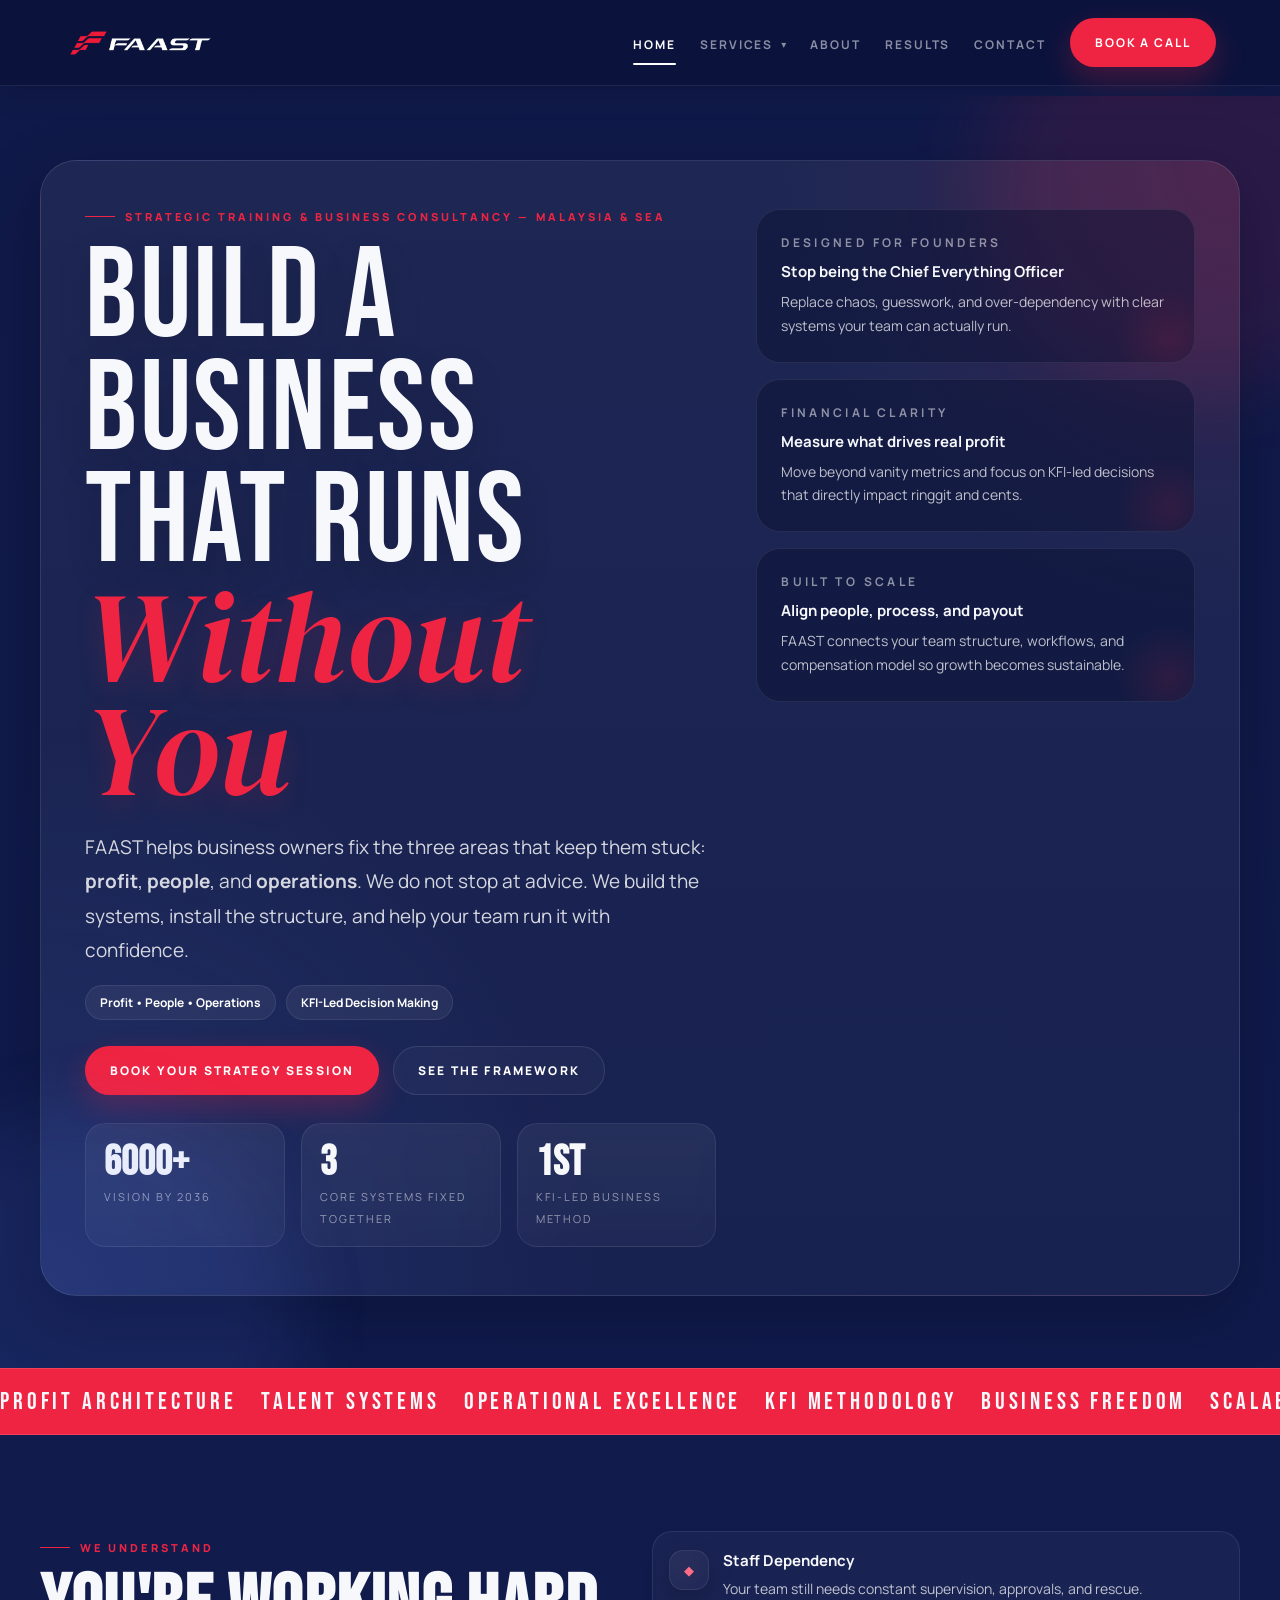
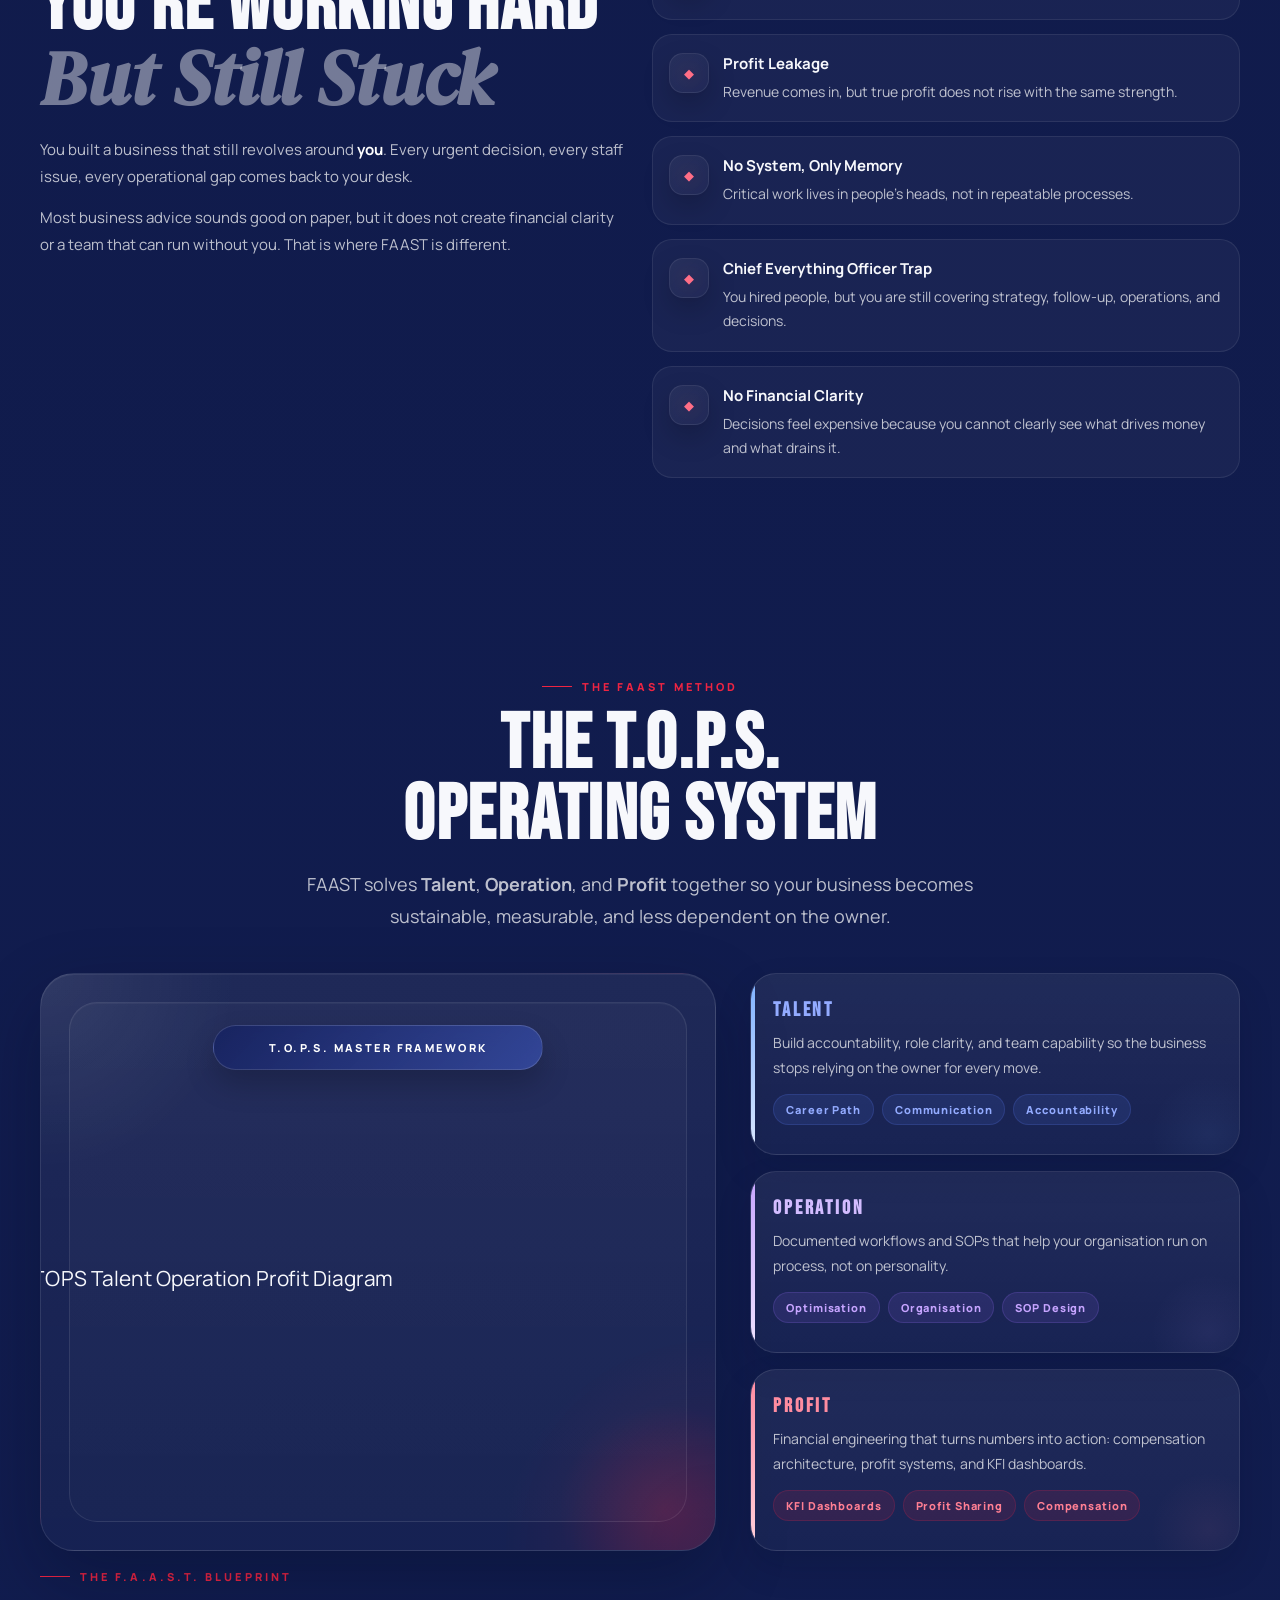
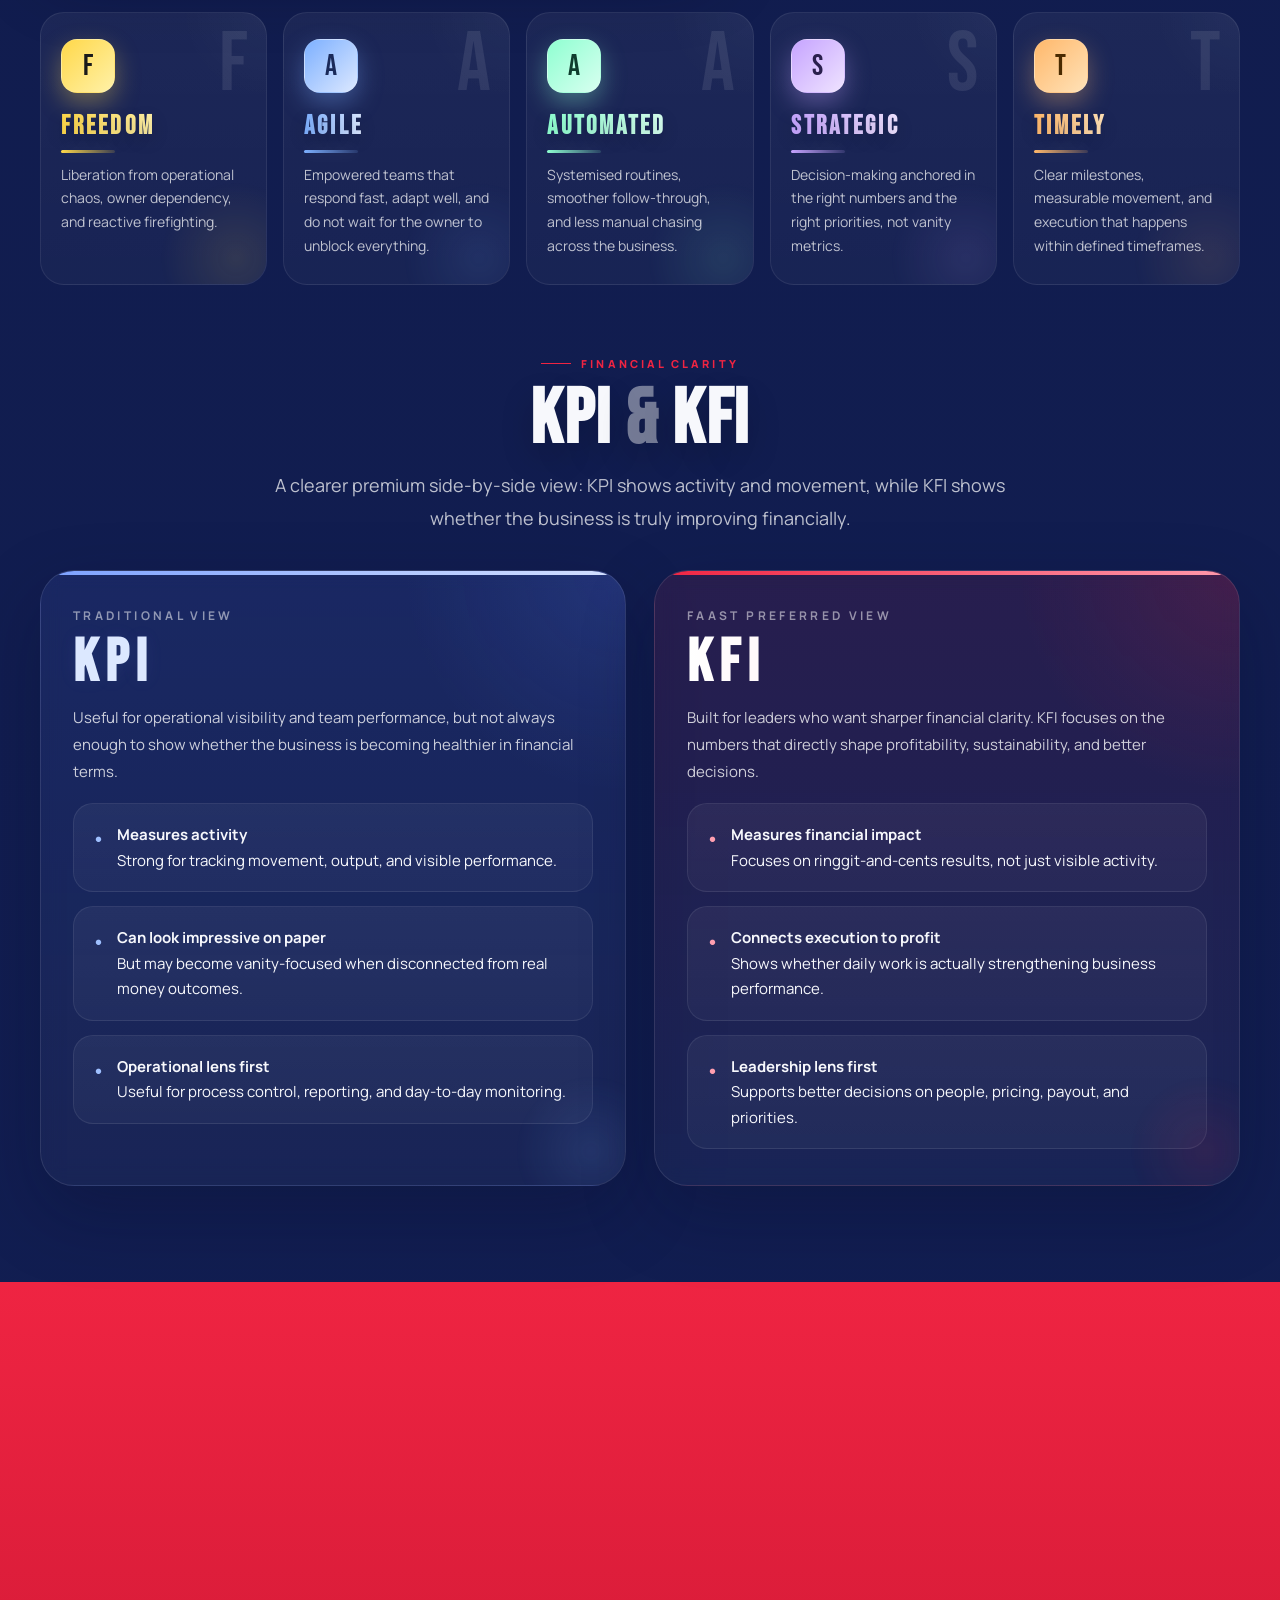
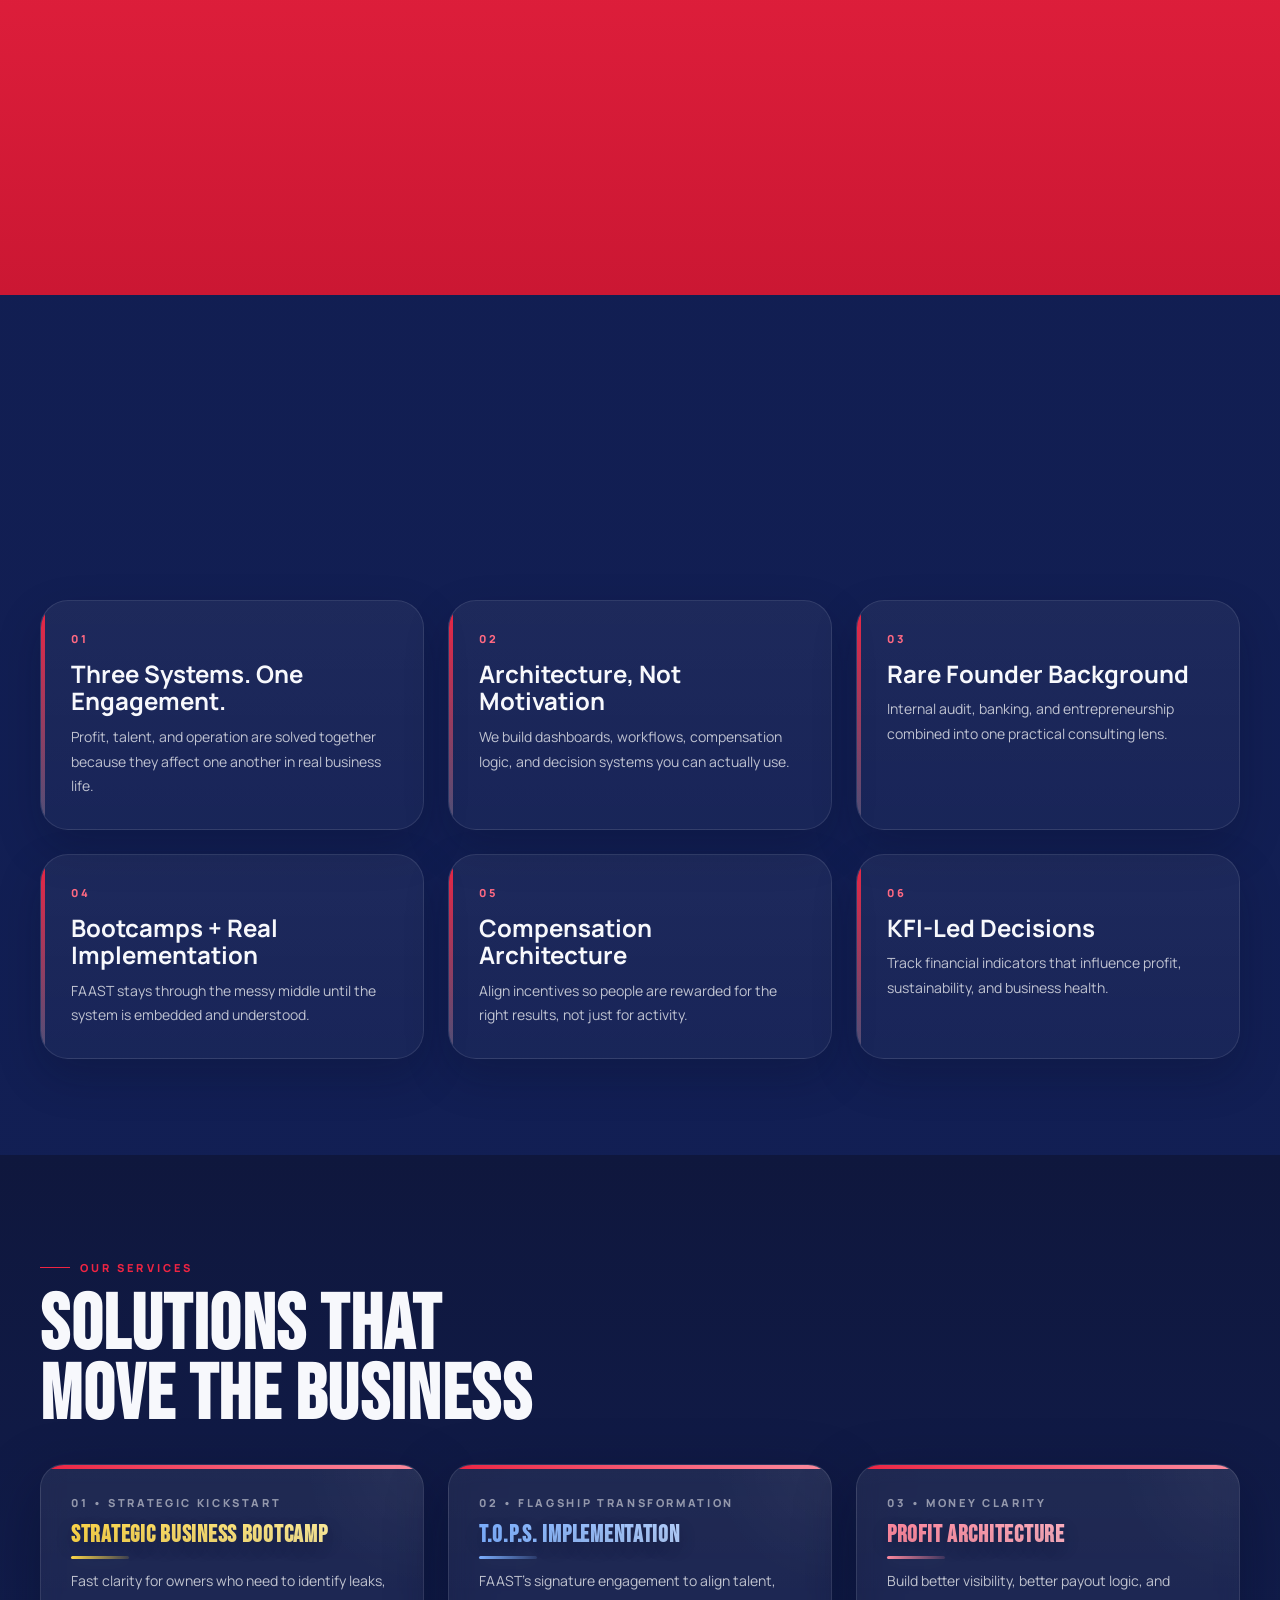
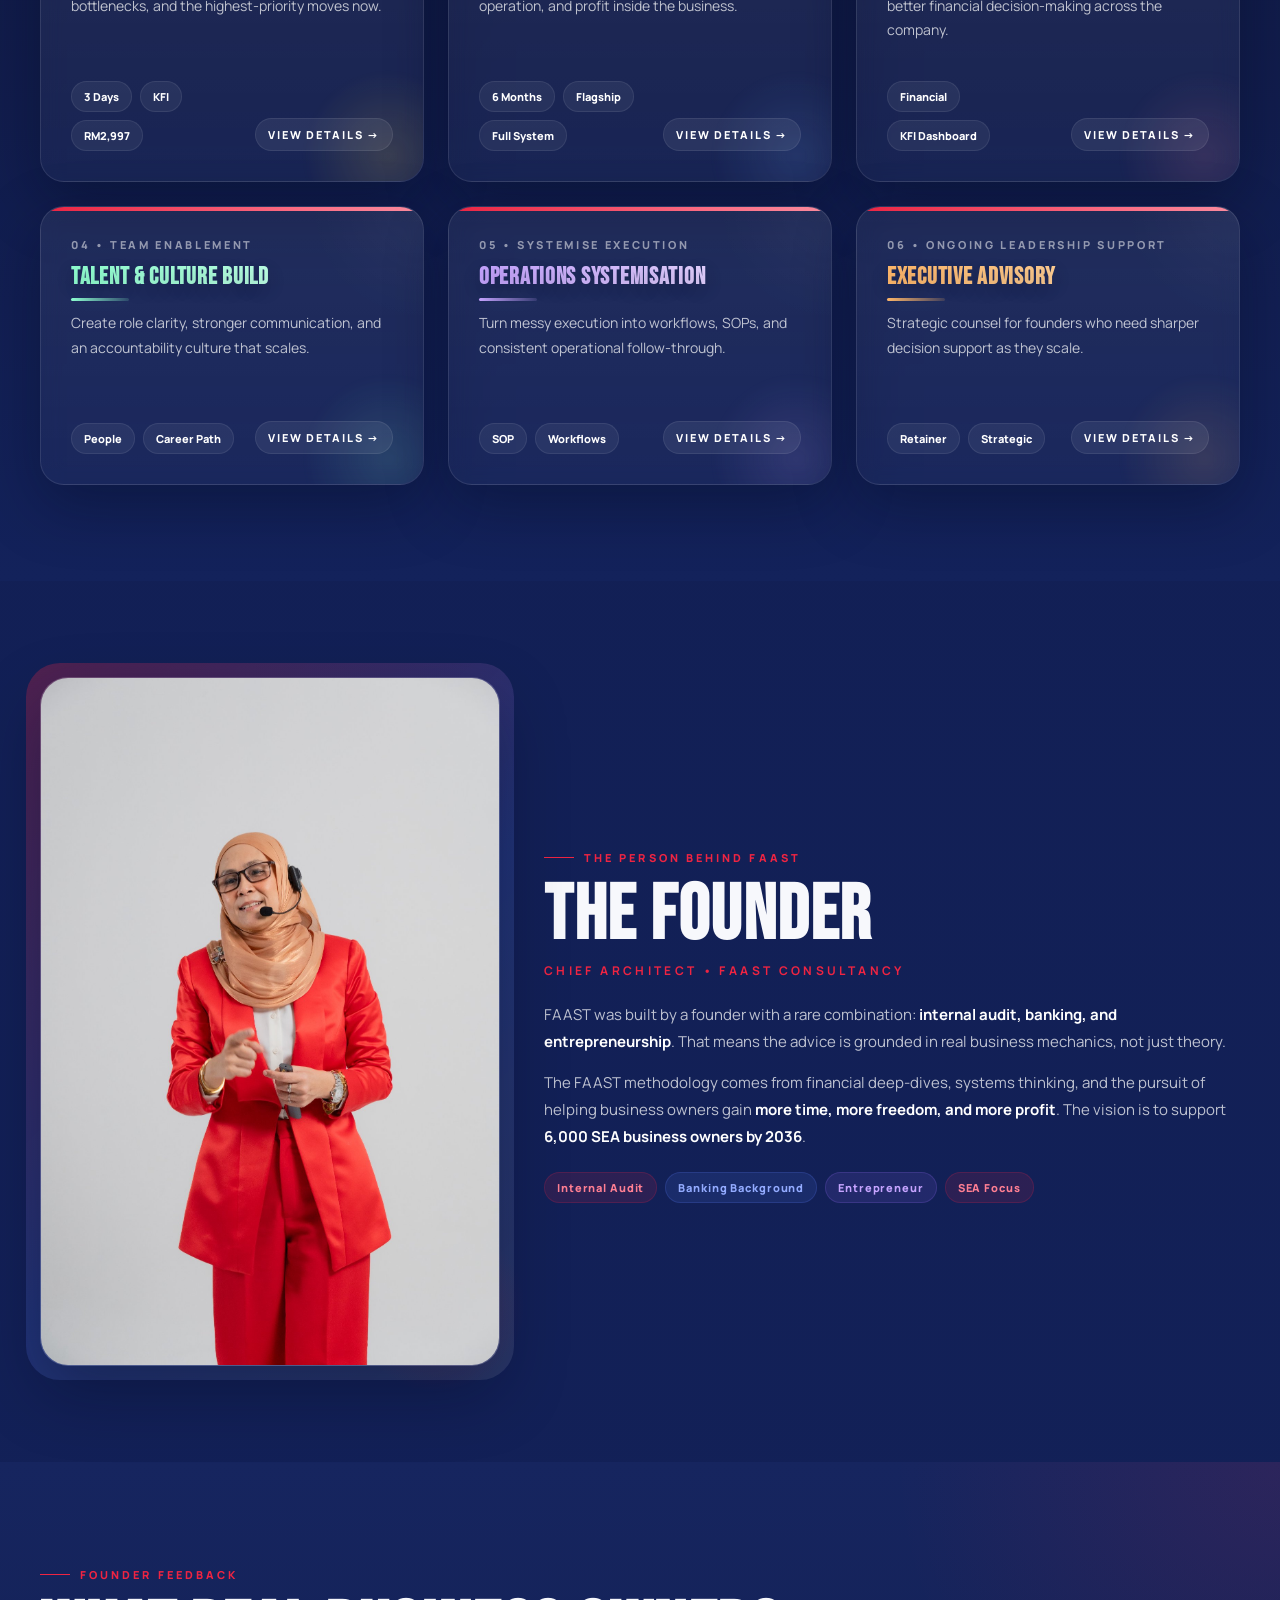
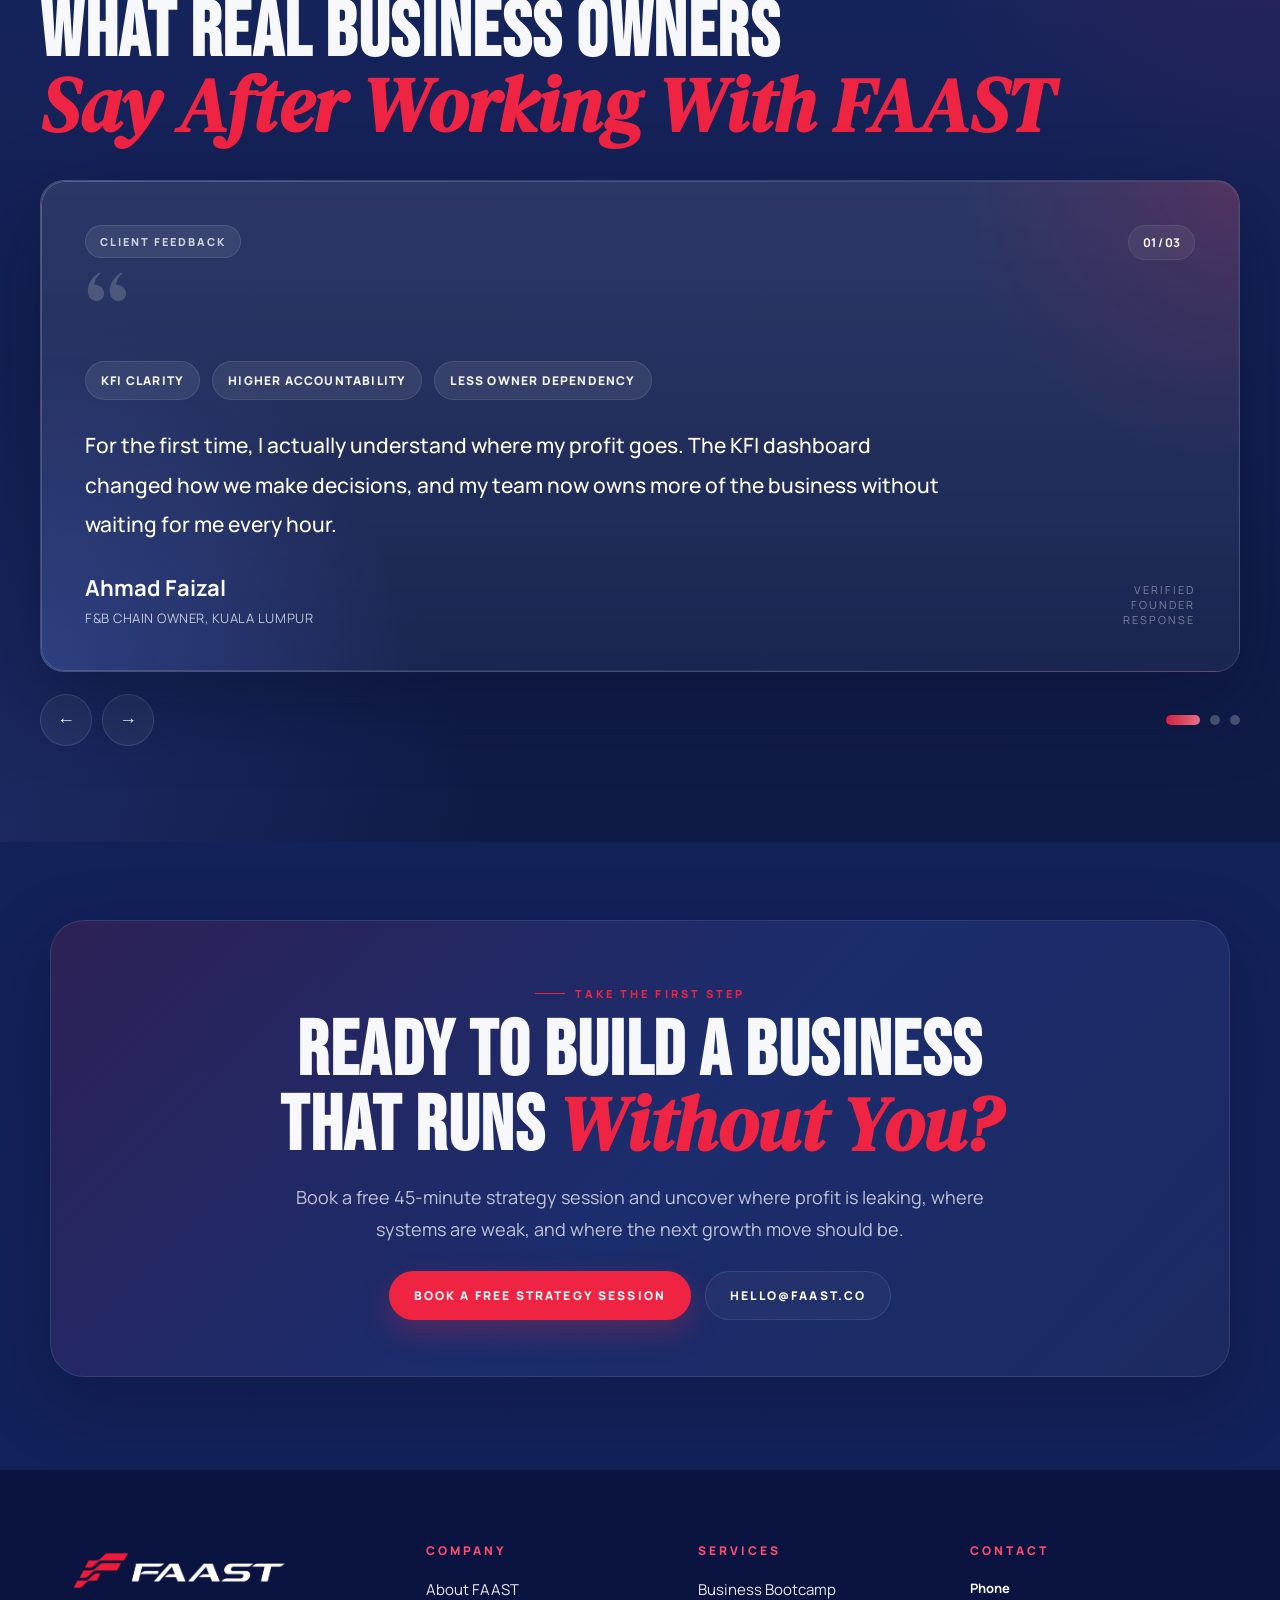
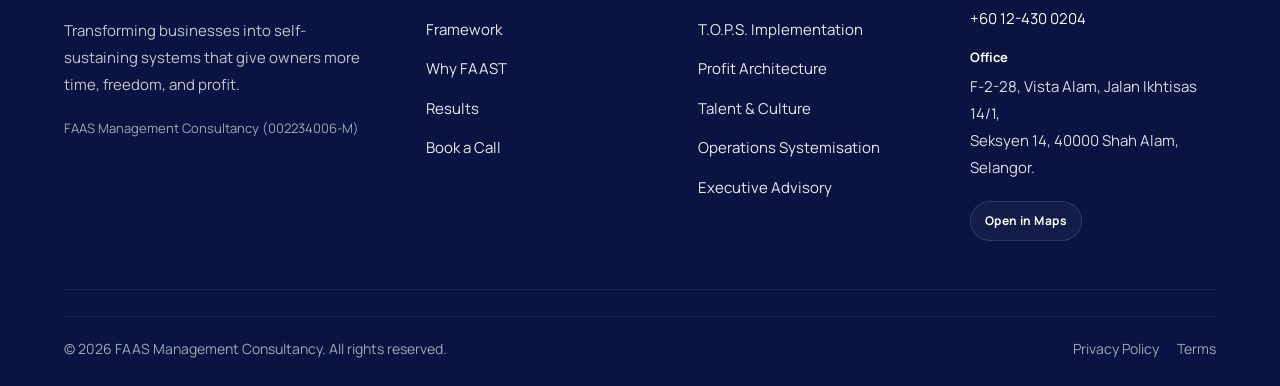
==== index.html @ 15fbc3d2 "up" ====
<!DOCTYPE html>
<html lang="en">
<head>

  <!-- BASIC -->
  <meta charset="UTF-8" />
  <meta name="viewport" content="width=device-width, initial-scale=1.0" />

  <!-- TITLE -->
  <title>Main | FAAS Management Consultancy</title>

  <!-- SEO -->
  <meta name="description" content="FAAST helps businesses build structured systems across Talent, Operation, and Profit for scalable growth.">
  <meta name="keywords" content="FAAST, business consultancy Malaysia, KPI, KFI, business systems">
  <meta name="author" content="FAAS Management Consultancy">

  <!-- FAVICON -->
  <link rel="icon" href="/gofaast-site/images/faast-icon.png" type="image/png">
  <link rel="shortcut icon" href="/gofaast-site/images/faast-icon.png" type="image/png">
  <link rel="apple-touch-icon" href="/gofaast-site/images/faast-icon.png">

  <!-- THEME COLOR -->
  <meta name="theme-color" content="#0b1440">

  <!-- OPEN GRAPH -->
  <meta property="og:title" content="Contact FAAST Consultancy">
  <meta property="og:description" content="Build structured, scalable and sustainable business systems with FAAST.">
  <meta property="og:image" content="images/faast-icon.png">
  <meta property="og:type" content="website">

  <!-- FONTS -->
  <link rel="preconnect" href="https://fonts.googleapis.com">
  <link rel="preconnect" href="https://fonts.gstatic.com" crossorigin>
  <link href="https://fonts.googleapis.com/css2?family=Bebas+Neue&family=Manrope:wght@300;400;500;600;700;800&family=DM+Serif+Display:ital@0;1&display=swap" rel="stylesheet">

  <!-- GLOBAL CSS -->
  <link rel="stylesheet" href="shared-layout.css">
  <style>
:root{
  --bg:#111c4e;
  --bg-2:#162664;
  --bg-3:#1d2f74;
  --surface:#1b2b69;
  --surface-2:#22357c;
  --stroke:rgba(255,255,255,.10);
  --text:#f7f8fc;
  --muted:rgba(255,255,255,.72);
  --muted-2:rgba(255,255,255,.52);
  --red:#ef2442;
  --red-soft:rgba(239,36,66,.12);
  --blue:#5f82ff;
  --purple:#9c6fff;
  --gold:#ffd84a;
  --shadow:0 20px 60px rgba(3,8,30,.35);
  --radius:24px;
  --radius-sm:16px;
  --container:1200px;
}
*{box-sizing:border-box;margin:0;padding:0}
html{scroll-behavior:smooth}
body{
  font-family:'Manrope',system-ui,-apple-system,BlinkMacSystemFont,'Segoe UI',sans-serif;
  background:linear-gradient(180deg,#101a49 0%,#13225b 100%);
  color:var(--text);
  overflow-x:hidden;
  padding-top:96px;
}
a{color:inherit;text-decoration:none}
img{max-width:100%;display:block}
section,footer{padding:96px 24px}
.container{max-width:var(--container);margin:0 auto}
.section-tag{
  display:inline-flex;align-items:center;gap:10px;
  color:var(--red);font-size:11px;font-weight:800;letter-spacing:.28em;text-transform:uppercase;
}
.section-tag::before{content:"";width:30px;height:1px;background:var(--red)}
.h1,.h2,.h3,.display,.bebas{font-family:'Bebas Neue',sans-serif;letter-spacing:.02em}
.display{font-size:clamp(64px,10vw,138px);line-height:.88}
.h1{font-size:clamp(48px,6vw,92px);line-height:.92}
.h2{font-size:clamp(40px,5vw,72px);line-height:.95}
.h3{font-size:clamp(24px,3vw,34px);line-height:1}
.eyebrow{font-size:12px;letter-spacing:.28em;text-transform:uppercase;color:var(--muted-2);font-weight:700}
.lead{font-size:18px;line-height:1.8;color:var(--muted);max-width:760px}
.text{font-size:15px;line-height:1.8;color:var(--muted)}
.subtle{color:var(--muted-2)}
.serif{font-family:'DM Serif Display',serif;font-style:italic;letter-spacing:0}
.btn-row{display:flex;gap:14px;flex-wrap:wrap}
.btn{
  display:inline-flex;align-items:center;justify-content:center;gap:10px;
  padding:15px 24px;border-radius:999px;border:1px solid transparent;
  font-size:12px;font-weight:800;letter-spacing:.18em;text-transform:uppercase;
  transition:.25s ease;cursor:pointer;
}
.btn-primary{background:var(--red);color:#ffffff !important;box-shadow:0 12px 30px rgba(239,36,66,.26);text-shadow:none}
.btn-primary:hover{transform:translateY(-2px);background:#ff3350}
.btn-secondary{border-color:var(--stroke);background:rgba(255,255,255,.03);color:#fff}
.btn-secondary:hover{border-color:rgba(255,255,255,.24);transform:translateY(-2px)}
.badge{
  display:inline-flex;align-items:center;gap:8px;padding:8px 14px;border-radius:999px;
  background:rgba(255,255,255,.06);border:1px solid rgba(255,255,255,.08);
  color:#fff;font-size:12px;font-weight:700
}
.grid{display:grid;gap:24px}
.card{
  background:linear-gradient(180deg,rgba(255,255,255,.06),rgba(255,255,255,.03));
  border:1px solid var(--stroke);border-radius:var(--radius);box-shadow:var(--shadow)
}
.nav-dropdown.active .nav-drop-toggle .caret,
.nav-dropdown:hover .nav-dropdown:hover .mega-menu,
.nav-dropdown.active .hero-panel{
  padding:58px 42px 44px;
  border-radius:36px;
  background:
    radial-gradient(circle at 0% 100%, rgba(95,130,255,.20), transparent 32%),
    radial-gradient(circle at 100% 0%, rgba(239,36,66,.12), transparent 26%),
    linear-gradient(180deg, rgba(255,255,255,.06), rgba(255,255,255,.03));
  border:1px solid rgba(255,255,255,.10);
  box-shadow:0 30px 90px rgba(6,12,44,.28);
}
.hero-copy .display{
  max-width:9.3ch;
  text-wrap:balance;
  text-shadow:0 14px 34px rgba(0,0,0,.16);
}
.hero-copy .display .serif{display:inline-block;text-shadow:0 8px 28px rgba(239,36,66,.16)}
.hero-copy .lead{
  max-width:760px;
  font-size:19px;
  color:rgba(255,255,255,.82);
}
.hero-copy .btn-row{margin-top:8px}
.hero-stats .stat-card{
  backdrop-filter:blur(8px);
  background:linear-gradient(180deg,rgba(255,255,255,.06),rgba(255,255,255,.035));
}
.hero-feature{
  position:relative;
  overflow:hidden;
  transition:transform .22s ease,border-color .22s ease,background .22s ease,box-shadow .22s ease;
}
.hero-feature::after{
  content:"";position:absolute;inset:auto -30px -32px auto;width:110px;height:110px;border-radius:50%;
  background:radial-gradient(circle, rgba(239,36,66,.16), transparent 68%);opacity:.75;pointer-events:none;
}
.hero-feature:hover{transform:translateY(-4px);border-color:rgba(255,255,255,.16);box-shadow:0 18px 40px rgba(7,12,39,.22)}

@keyframes floatSoft{
  0%,100%{transform:translateY(0)}
  50%{transform:translateY(-6px)}
}
@keyframes pulseGlow{
  0%,100%{opacity:.45}
  50%{opacity:.85}
}
@keyframes badgeFloat{
  0%,100%{transform:translateY(0)}
  50%{transform:translateY(-3px)}
}
@keyframes premiumSheen{
  0%{transform:translateX(-140%) skewX(-22deg);opacity:0}
  18%{opacity:.18}
  45%{opacity:.28}
  100%{transform:translateX(220%) skewX(-22deg);opacity:0}
}
@keyframes accentShift{
  0%{background-position:0% 50%}
  100%{background-position:100% 50%}
}

.service-card{
  transform-origin:center;
  will-change:transform, box-shadow;
  background:
    linear-gradient(180deg,rgba(255,255,255,.065),rgba(255,255,255,.03)),
    radial-gradient(circle at top right, rgba(255,255,255,.04), transparent 24%);
  display:flex;
  flex-direction:column;
  min-height:100%;
  position:relative;
  isolation:isolate;
  backdrop-filter:blur(10px);
  padding:30px;
  overflow:hidden;
  transition:transform .22s ease, border-color .22s ease, background .22s ease, box-shadow .22s ease;
  cursor:pointer;
  text-decoration:none
}
.service-card::before{
  content:"";
  position:absolute;
  inset:0 0 auto 0;
  height:4px;
  background:linear-gradient(90deg,var(--red),#ff6d84,#ffb0bd,var(--red));
  background-size:200% 100%;
  opacity:.98;
  animation:accentShift 5s linear infinite;
}
.service-card::after{
  content:'';
  position:absolute;
  inset:auto -60px -70px auto;
  width:190px;
  height:190px;
  border-radius:50%;
  background:radial-gradient(circle, rgba(239,36,66,.22), transparent 65%);
  opacity:.58;
  pointer-events:none;
  transition:transform .35s ease, opacity .35s ease, filter .35s ease;
  filter:blur(2px);
}
.service-card .click-hint{
  transition:transform .22s ease, background .22s ease, border-color .22s ease, color .22s ease, box-shadow .22s ease;
  margin-left:auto;
}
.service-card .sn,
.service-card h3,
.service-card p,
.service-card .service-footer{
  position:relative;
  z-index:2;
}
.service-card > *{
  position:relative;
  z-index:2;
}
.service-card .card-sheen{
  position:absolute;
  inset:0;
  overflow:hidden;
  border-radius:inherit;
  pointer-events:none;
  z-index:1;
}
.service-card .card-sheen::before{
  content:"";
  position:absolute;
  top:-10%;
  left:-20%;
  width:35%;
  height:140%;
  background:linear-gradient(90deg,transparent,rgba(255,255,255,.14),transparent);
  transform:translateX(-160%) skewX(-22deg);
}
.service-card:hover{
  transform:translateY(-12px) scale(1.014);
  border-color:rgba(255,255,255,.18);
  background:
    linear-gradient(180deg,rgba(255,255,255,.085),rgba(255,255,255,.04)),
    radial-gradient(circle at top right, rgba(255,255,255,.05), transparent 24%);
  box-shadow:
    0 34px 80px rgba(7,12,39,.40),
    0 0 0 1px rgba(255,255,255,.05) inset,
    0 0 26px rgba(255,255,255,.05);
}
.service-card:hover::after{
  transform:scale(1.14);
  opacity:.95;
  filter:blur(0px);
}
.service-card:hover .card-sheen::before{
  animation:premiumSheen 1.35s ease;
}
.service-card:hover .click-hint{
  background:rgba(239,36,66,.18);
  border-color:rgba(239,36,66,.34);
  color:#fff;
  transform:translateX(4px);
  box-shadow:0 12px 24px rgba(239,36,66,.16);
}
.service-card:hover .service-tags span{
  background:rgba(255,255,255,.09);
  border-color:rgba(255,255,255,.15);
}
.service-card:focus-visible{outline:2px solid rgba(239,36,66,.65);outline-offset:3px}

.kfi-wrap{
  margin-top:36px;
  display:grid;
  grid-template-columns:repeat(2,minmax(0,1fr));
  gap:28px;
  align-items:stretch;
}
.compare-card{
  position:relative;
  overflow:hidden;
  padding:36px 32px;
  border-radius:34px;
  border:1px solid rgba(255,255,255,.10);
  background:
    linear-gradient(180deg,rgba(255,255,255,.07),rgba(255,255,255,.03));
  box-shadow:0 28px 72px rgba(7,12,39,.26);
  min-height:100%;
  transition:transform .30s ease,border-color .30s ease,box-shadow .30s ease, background .30s ease;
  backdrop-filter:blur(10px);
}
.compare-card::before{
  content:"";
  position:absolute;
  left:0;
  right:0;
  top:0;
  height:4px;
}
.compare-card::after{
  content:"";
  position:absolute;
  inset:auto -46px -46px auto;
  width:160px;
  height:160px;
  border-radius:50%;
  opacity:.42;
  pointer-events:none;
  filter:blur(2px);
}
.compare-card:hover{
  transform:translateY(-10px);
  border-color:rgba(255,255,255,.16);
  box-shadow:0 30px 74px rgba(7,12,39,.32);
}
.compare-card .eyebrow{margin-bottom:12px;}
.compare-card h3{
  font-family:'Bebas Neue',sans-serif;
  font-size:60px;
  letter-spacing:.12em;
  margin-bottom:14px;
  line-height:.9;
}
.compare-card p{
  font-size:15px;
  color:rgba(255,255,255,.78);
  line-height:1.8;
  margin-bottom:18px;
}
.compare-list{
  display:grid;
  gap:14px;
  margin-top:18px;
}
.compare-item{
  display:flex;
  gap:12px;
  align-items:flex-start;
  padding:18px 18px;
  border-radius:20px;
  font-size:15px;
  line-height:1.7;
  border:1px solid rgba(255,255,255,.08);
  background:linear-gradient(180deg,rgba(255,255,255,.05),rgba(255,255,255,.035));
  transition:transform .22s ease, border-color .22s ease, background .22s ease;
}
.compare-item:hover{
  transform:translateX(4px);
  border-color:rgba(255,255,255,.14);
}
.compare-item span{
  font-weight:900;
  flex-shrink:0;
  margin-top:1px;
  font-size:18px;
}
.compare-card.kpi{
  background:
    radial-gradient(circle at top right, rgba(95,130,255,.14), transparent 26%),
    linear-gradient(180deg,rgba(95,130,255,.11),rgba(255,255,255,.03));
}
.compare-card.kpi::before{background:linear-gradient(90deg,#7ca1ff,#d4e0ff)}
.compare-card.kpi::after{background:radial-gradient(circle, rgba(125,176,255,.28), transparent 68%)}
.compare-card.kpi h3{color:#dce8ff;text-shadow:0 0 18px rgba(125,176,255,.08)}
.compare-card.kpi .compare-item span{color:#9fc0ff}
.compare-card.kfi{
  background:
    radial-gradient(circle at top right, rgba(239,36,66,.14), transparent 26%),
    linear-gradient(180deg,rgba(239,36,66,.10),rgba(255,255,255,.03));
}
.compare-card.kfi::before{background:linear-gradient(90deg,#ef2442,#ff9aac)}
.compare-card.kfi::after{background:radial-gradient(circle, rgba(239,36,66,.24), transparent 68%)}
.compare-card.kfi h3{
  background:linear-gradient(90deg,#ffffff,#ffd1dc);
  -webkit-background-clip:text;
  -webkit-text-fill-color:transparent;
  background-clip:text;
  text-shadow:none;
}
.compare-card.kfi .compare-item span{color:#ff9fb0}

.hero{padding-top:64px;padding-bottom:72px;position:relative;overflow:hidden}
.hero::before,.hero::after{
  content:"";position:absolute;inset:auto;pointer-events:none;filter:blur(40px);opacity:.65
}
.hero::before{width:420px;height:420px;border-radius:50%;background:rgba(239,36,66,.18);top:-120px;right:-120px}
.hero::after{width:420px;height:420px;border-radius:50%;background:rgba(95,130,255,.16);bottom:-160px;left:-120px}
.hero-panel{
  position:relative;overflow:hidden;padding:48px 44px;border-radius:36px;
  background:
    radial-gradient(circle at top right, rgba(239,36,66,.12), transparent 28%),
    radial-gradient(circle at left bottom, rgba(95,130,255,.14), transparent 34%),
    linear-gradient(180deg, rgba(255,255,255,.06), rgba(255,255,255,.03));
  border:1px solid rgba(255,255,255,.10);box-shadow:var(--shadow)
}
.hero-grid{display:grid;grid-template-columns:minmax(0,1.18fr) minmax(320px,.82fr);gap:40px;align-items:start}
.hero-copy{display:grid;gap:18px;align-content:start}
.hero-copy .section-tag{margin-bottom:0}
.hero-copy .display{margin-bottom:0;max-width:10ch}
.hero-copy p{margin-bottom:0}
.hero-stats{display:grid;grid-template-columns:repeat(3,1fr);gap:16px;margin-top:10px}
.stat-card{padding:18px;border-radius:20px;background:rgba(255,255,255,.04);border:1px solid rgba(255,255,255,.08)}
.stat-card strong{display:block;font-family:'Bebas Neue',sans-serif;font-size:42px;line-height:1}
.stat-card span{font-size:11px;letter-spacing:.18em;text-transform:uppercase;color:var(--muted-2)}
.hero-side{display:grid;gap:16px}
.hero-feature{padding:24px;border-radius:24px;background:rgba(9,16,50,.45);border:1px solid rgba(255,255,255,.08)}
.hero-feature h4{font-size:15px;margin-bottom:8px}
.hero-feature p{font-size:14px;line-height:1.7;color:var(--muted)}
.marquee{padding:18px 0;background:var(--red);overflow:hidden;border-top:1px solid rgba(255,255,255,.12);border-bottom:1px solid rgba(255,255,255,.12)}
.marquee-track{display:flex;gap:24px;white-space:nowrap;animation:marquee 30s linear infinite}
.marquee span{font-family:'Bebas Neue',sans-serif;font-size:24px;letter-spacing:.16em}
@keyframes marquee{from{transform:translateX(0)}to{transform:translateX(-50%)}}
.problem-grid{grid-template-columns:1fr 1fr;align-items:start}
.problem-list{display:grid;gap:14px}
.pain{display:flex;gap:14px;padding:18px 18px 18px 16px;border-radius:20px;background:rgba(255,255,255,.04);border:1px solid rgba(255,255,255,.08)}
.pain-icon{width:40px;height:40px;border-radius:14px;background:linear-gradient(135deg,rgba(255,255,255,.06),rgba(255,255,255,.03));border:1px solid rgba(255,255,255,.08);display:grid;place-items:center;flex-shrink:0;box-shadow:0 12px 28px rgba(0,0,0,.18)}
.pain-icon::before{content:'◆';font-size:13px;color:#ff6e86;filter:drop-shadow(0 0 10px rgba(239,36,66,.35))}
.pain h4{font-size:15px;margin-bottom:6px}
.pain p{font-size:14px;line-height:1.7;color:var(--muted)}


.framework-top{
  display:grid;
  grid-template-columns:1.16fr .84fr;
  gap:34px;
  align-items:stretch;
  margin-top:40px;
}
.diagram-card{
  padding:0;
  position:relative;
  overflow:visible;
  border-radius:34px;
  background:transparent;
  border:none;
  box-shadow:none;
}
.framework-diagram{
  position:relative;
  min-height:560px;
  border-radius:34px;
  overflow:hidden;
  border:1px solid rgba(255,255,255,.10);
  background:
    radial-gradient(circle at top left, rgba(255,255,255,.08), transparent 22%),
    radial-gradient(circle at bottom right, rgba(239,36,66,.12), transparent 24%),
    linear-gradient(180deg,rgba(255,255,255,.06),rgba(255,255,255,.025));
  box-shadow:
    0 28px 70px rgba(4,10,34,.30),
    inset 0 1px 0 rgba(255,255,255,.06);
  display:flex;
  align-items:center;
  justify-content:center;
  padding:28px;
}
.framework-diagram::before{
  content:"";
  position:absolute;
  inset:0;
  background:linear-gradient(120deg,transparent,rgba(255,255,255,.09),transparent);
  transform:translateX(-140%) skewX(-20deg);
  transition:transform 1s ease;
  pointer-events:none;
}
.framework-diagram:hover::before{
  transform:translateX(140%) skewX(-20deg);
}
.framework-diagram::after{
  content:"";
  position:absolute;
  inset:auto -60px -70px auto;
  width:220px;
  height:220px;
  border-radius:50%;
  background:radial-gradient(circle, rgba(239,36,66,.18), transparent 68%);
  pointer-events:none;
}
.tops-image-stage{
  position:relative;
  width:100%;
  height:100%;
  min-height:520px;
  border-radius:28px;
  border:1px solid rgba(255,255,255,.09);
  background:
    linear-gradient(180deg,rgba(255,255,255,.03),rgba(255,255,255,.015));
  box-shadow:inset 0 1px 0 rgba(255,255,255,.04);
  display:flex;
  align-items:center;
  justify-content:center;
  padding:58px 26px 26px;
}
.tops-framework-label{
  position:absolute;
  top:22px;
  left:50%;
  transform:translateX(-50%);
  z-index:3;
  padding:14px 34px;
  min-width:330px;
  text-align:center;
  border-radius:999px;
  border:1px solid rgba(255,255,255,.14);
  background:linear-gradient(135deg, rgba(22,34,96,.88), rgba(58,82,180,.68));
  backdrop-filter:blur(14px);
  font-size:11px;
  font-weight:800;
  letter-spacing:.22em;
  text-transform:uppercase;
  color:#fff;
  box-shadow:0 14px 30px rgba(0,0,0,.20);
  white-space:nowrap;
}
.tops-image-link{
  display:block;
  width:100%;
  text-decoration:none;
}
.tops-image-wrap{
  width:100%;
  height:100%;
  display:flex;
  justify-content:center;
  align-items:center;
  padding:0; 
}

.tops-image-wrap img{
  width:100%;
  max-width:1500px;
  max-height:680px;
  height:auto;
  object-fit:contain;
  display:block;
  border-radius:24px;
  background:transparent;
  box-shadow:
    drop-shadow(0 22px 42px rgba(0,0,0,.20));
  cursor:zoom-in;
  transform:scale(1.3);
  transition:transform .35s ease, filter .35s ease;
}

.tops-image-link:hover img{
  transform:scale(1.3);
  filter:saturate(1.03);
}

.framework-notes{
  display:grid;
  gap:16px;
}
.note-card{
  padding:24px 22px;
  border-radius:26px;
  background:
    linear-gradient(180deg,rgba(255,255,255,.065),rgba(255,255,255,.03));
  border:1px solid rgba(255,255,255,.10);
  position:relative;
  overflow:hidden;
  transition:transform .30s ease, border-color .30s ease, box-shadow .30s ease, background .30s ease;
  box-shadow:0 16px 34px rgba(7,12,39,.16);
}
.note-card::before{
  content:"";
  position:absolute;
  inset:0 auto 0 0;
  width:4px;
  border-radius:999px;
}
.note-card::after{
  content:"";
  position:absolute;
  inset:auto -30px -40px auto;
  width:120px;
  height:120px;
  border-radius:50%;
  opacity:.18;
  pointer-events:none;
}
.note-card:hover{
  transform:translateY(-8px);
  border-color:rgba(255,255,255,.16);
  box-shadow:0 22px 46px rgba(7,12,39,.24);
}
.note-card h4{
  font-size:20px;
  margin-bottom:8px;
  font-family:'Bebas Neue',sans-serif;
  letter-spacing:.14em;
}
.note-card p{
  font-size:14px;
  color:var(--muted);
  line-height:1.8;
  margin-bottom:14px;
}
.note-card.talent::before{background:linear-gradient(180deg,#7db0ff,#dce8ff)}
.note-card.operation::before{background:linear-gradient(180deg,#c6a4ff,#efe3ff)}
.note-card.profit::before{background:linear-gradient(180deg,#ff8aa0,#ffd1dc)}
.note-card.talent::after{background:radial-gradient(circle, rgba(125,176,255,.35), transparent 68%)}
.note-card.operation::after{background:radial-gradient(circle, rgba(198,164,255,.35), transparent 68%)}
.note-card.profit::after{background:radial-gradient(circle, rgba(255,138,160,.35), transparent 68%)}
.note-card.talent h4{color:#93abff}
.note-card.operation h4{color:#d3bcff}
.note-card.profit h4{color:#ff8ca0}
#topsPopup{
  position:fixed;
  inset:0;
  background:rgba(4,8,24,.88);
  backdrop-filter:blur(8px);
  display:none;
  align-items:center;
  justify-content:center;
  z-index:99999;
  padding:36px;
}
#topsPopup.active{display:flex;}
#topsPopupInner{
  position:relative;
  max-width:min(1180px, 94vw);
  max-height:90vh;
  width:100%;
  display:flex;
  align-items:center;
  justify-content:center;
}
#topsPopup img{
  max-width:100%;
  max-height:90vh;
  width:auto;
  height:auto;
  border-radius:24px;
  background:#fff;
  box-shadow:0 40px 100px rgba(0,0,0,.45);
}
#topsPopupClose{
  position:absolute;
  top:-16px;
  right:-6px;
  width:46px;
  height:46px;
  border:none;
  border-radius:50%;
  background:rgba(255,255,255,.12);
  color:#fff;
  font-size:22px;
  cursor:pointer;
  backdrop-filter:blur(10px);
}
.chips{display:flex;flex-wrap:wrap;gap:8px}
.chip{padding:7px 12px;border-radius:999px;font-size:11px;font-weight:800;letter-spacing:.08em;border:1px solid transparent}
.chip.red{background:rgba(239,36,66,.12);color:#ff7f93;border-color:rgba(239,36,66,.18)}
.chip.blue{background:rgba(95,130,255,.12);color:#93abff;border-color:rgba(95,130,255,.18)}
.chip.purple{background:rgba(156,111,255,.12);color:#c6a4ff;border-color:rgba(156,111,255,.18)}

.faast-grid{margin-top:28px;display:grid;grid-template-columns:repeat(5,1fr);gap:16px}
.faast-card{
  position:relative;
  padding:26px 20px;
  border-radius:24px;
  background:
    linear-gradient(180deg,rgba(255,255,255,.05),rgba(255,255,255,.03)),
    radial-gradient(circle at top right, rgba(255,255,255,.03), transparent 24%);
  border:1px solid rgba(255,255,255,.08);
  overflow:hidden;
  min-height:250px;
  isolation:isolate;
  transition:transform .32s ease, border-color .32s ease, box-shadow .32s ease, background .32s ease;
}
.faast-card::before{
  content:"";
  position:absolute;
  inset:0;
  border-radius:inherit;
  pointer-events:none;
  background:linear-gradient(90deg,transparent,rgba(255,255,255,.12),transparent);
  transform:translateX(-180%) skewX(-22deg);
  z-index:1;
}
.faast-card::after{
  content:"";
  position:absolute;
  inset:auto -50px -54px auto;
  width:160px;
  height:160px;
  border-radius:50%;
  opacity:.35;
  filter:blur(2px);
  pointer-events:none;
  transition:transform .35s ease, opacity .35s ease;
  z-index:0;
}
.faast-card:hover{
  transform:translateY(-10px);
  border-color:rgba(255,255,255,.16);
  box-shadow:
    0 24px 60px rgba(6,12,38,.35),
    0 0 0 1px rgba(255,255,255,.05) inset;
  background:
    linear-gradient(180deg,rgba(255,255,255,.075),rgba(255,255,255,.04)),
    radial-gradient(circle at top right, rgba(255,255,255,.04), transparent 24%);
}
.faast-card:hover::before{
  animation:premiumSheen 1.25s ease;
}
.faast-card:hover::after{
  transform:scale(1.12);
  opacity:.6;
}
.faast-card:hover .big-letter{
  opacity:.18;
  transform:scale(1.04) translateY(-4px);
}
.faast-card:hover .letter-badge{
  transform:translateY(-4px) scale(1.04);
}
.faast-card:hover h4{
  transform:translateY(-1px);
}
.faast-card .big-letter{
  font-family:'Bebas Neue',sans-serif;
  font-size:84px;
  line-height:.9;
  color:rgba(255,255,255,.09);
  position:absolute;
  top:14px;
  right:18px;
  transition:transform .35s ease, opacity .35s ease;
  z-index:0;
}
.faast-card .letter-badge{
  width:54px;height:54px;border-radius:16px;display:grid;place-items:center;
  font-family:'Bebas Neue',sans-serif;font-size:30px;margin-bottom:18px;
  border:1px solid rgba(255,255,255,.10);
  box-shadow:0 14px 34px rgba(0,0,0,.20), inset 0 1px 0 rgba(255,255,255,.06);
  transition:transform .28s ease, box-shadow .28s ease, filter .28s ease;
  animation:badgeFloat 4.2s ease-in-out infinite;
  position:relative;
  z-index:2;
}
.faast-card h4{
  font-family:'Bebas Neue',sans-serif;
  font-size:26px;
  letter-spacing:.12em;
  margin-bottom:10px;
  display:inline-block;
  position:relative;
  background:linear-gradient(90deg,#ffffff,#dfe7ff);
  -webkit-background-clip:text;
  -webkit-text-fill-color:transparent;
  background-clip:text;
  text-shadow:0 6px 18px rgba(0,0,0,.16);
  transition:transform .25s ease, filter .25s ease;
  z-index:2;
}
.faast-card h4::after{
  content:"";
  display:block;
  width:54px;
  height:3px;
  margin-top:8px;
  border-radius:999px;
  background:linear-gradient(90deg,rgba(255,255,255,.95),rgba(255,255,255,.18));
  box-shadow:0 0 16px rgba(255,255,255,.12);
}
.faast-card p{font-size:14px;color:var(--muted);line-height:1.7;position:relative;z-index:2}

.faast-card.f .letter-badge{
  background:linear-gradient(135deg,#ffd84a,#fff1a8);
  color:#1a1a1a;
  box-shadow:0 10px 25px rgba(255,216,74,.35);
}
.faast-card.a1 .letter-badge{
  background:linear-gradient(135deg,#7db0ff,#dce8ff);
  color:#1a2a5a;
  box-shadow:0 10px 25px rgba(125,176,255,.35);
}
.faast-card.a2 .letter-badge{
  background:linear-gradient(135deg,#8fffd1,#d8fff0);
  color:#0f3d2e;
  box-shadow:0 10px 25px rgba(143,255,209,.35);
}
.faast-card.s .letter-badge{
  background:linear-gradient(135deg,#c6a4ff,#efe3ff);
  color:#2a1f4d;
  box-shadow:0 10px 25px rgba(198,164,255,.35);
}
.faast-card.t .letter-badge{
  background:linear-gradient(135deg,#ffb86b,#ffe2b8);
  color:#4a2a00;
  box-shadow:0 10px 25px rgba(255,184,107,.35);
}

.faast-card.f h4{
  background:linear-gradient(90deg,#ffd84a,#fff1a8);
  -webkit-background-clip:text;
  -webkit-text-fill-color:transparent;
}
.faast-card.f h4::after{background:linear-gradient(90deg,#ffd84a,rgba(255,216,74,.15));}
.faast-card.f::after{background:radial-gradient(circle, rgba(255,216,74,.32), transparent 68%)}

.faast-card.a1 h4{
  background:linear-gradient(90deg,#7db0ff,#dce8ff);
  -webkit-background-clip:text;
  -webkit-text-fill-color:transparent;
}
.faast-card.a1 h4::after{background:linear-gradient(90deg,#7db0ff,rgba(125,176,255,.15));}
.faast-card.a1::after{background:radial-gradient(circle, rgba(125,176,255,.28), transparent 68%)}

.faast-card.a2 h4{
  background:linear-gradient(90deg,#8fffd1,#d8fff0);
  -webkit-background-clip:text;
  -webkit-text-fill-color:transparent;
}
.faast-card.a2 h4::after{background:linear-gradient(90deg,#8fffd1,rgba(143,255,209,.15));}
.faast-card.a2::after{background:radial-gradient(circle, rgba(143,255,209,.28), transparent 68%)}

.faast-card.s h4{
  background:linear-gradient(90deg,#c6a4ff,#efe3ff);
  -webkit-background-clip:text;
  -webkit-text-fill-color:transparent;
}
.faast-card.s h4::after{background:linear-gradient(90deg,#c6a4ff,rgba(198,164,255,.15));}
.faast-card.s::after{background:radial-gradient(circle, rgba(198,164,255,.28), transparent 68%)}
 
.faast-card.t h4{
  background:linear-gradient(90deg,#ffb86b,#ffe2b8);
  -webkit-background-clip:text;
  -webkit-text-fill-color:transparent;
}
.faast-card.t h4::after{background:linear-gradient(90deg,#ffb86b,rgba(255,184,107,.15));}
.faast-card.t::after{background:radial-gradient(circle, rgba(255,184,107,.28), transparent 68%)}

.values{background:linear-gradient(180deg,#ef2442,#cb1733)}
.values .section-tag,.values .section-tag::before{color:#fff;background:#fff}
.values .section-tag::before{opacity:.55}
.values .section-tag{color:rgba(255,255,255,.88)}
.values-intro{display:grid;grid-template-columns:.9fr 1.1fr;gap:28px;align-items:end;margin-bottom:28px}
.value-grid{display:grid;grid-template-columns:repeat(5,1fr);gap:16px}
.value-card{padding:24px 20px;border-radius:24px;background:rgba(255,255,255,.08);border:1px solid rgba(255,255,255,.14)}
.value-num{font-size:11px;letter-spacing:.22em;text-transform:uppercase;color:rgba(255,255,255,.72);font-weight:800;margin-bottom:12px}
.value-card h4{font-family:'Bebas Neue',sans-serif;font-size:28px;letter-spacing:.1em;margin-bottom:8px}
.value-card p{font-size:14px;line-height:1.7;color:rgba(255,255,255,.86)}
.differ-grid{grid-template-columns:repeat(3,1fr)}
.diff-card{
  padding:30px;border-radius:28px;position:relative;overflow:hidden;
  background:linear-gradient(180deg,rgba(255,255,255,.05),rgba(255,255,255,.03));
  border:1px solid rgba(255,255,255,.10);box-shadow:0 18px 44px rgba(7,12,39,.24)
}
.diff-card::before{content:'';position:absolute;inset:0 auto 0 0;width:4px;background:linear-gradient(180deg,var(--red),rgba(255,255,255,.2))}
.diff-card .num{font-size:11px;letter-spacing:.24em;text-transform:uppercase;color:#ff6982;font-weight:800;margin-bottom:14px}
.diff-card h3{font-size:24px;line-height:1.15;margin-bottom:10px}
.diff-card p{font-size:14px;line-height:1.75;color:var(--muted)}

.services-header{display:grid;grid-template-columns:.9fr 1.1fr;gap:28px;align-items:end;margin-bottom:32px}
.service-grid{grid-template-columns:repeat(3,1fr)}
.service-card .sn{font-size:11px;letter-spacing:.24em;text-transform:uppercase;color:var(--muted-2);font-weight:800;margin-bottom:12px}
.service-card h3{
  font-size:24px;
  line-height:1.1;
  margin-bottom:10px;
  display:inline-block;
  letter-spacing:.03em;
  background:linear-gradient(90deg,#ffffff 0%, #dfe7ff 100%);
  -webkit-background-clip:text;
  -webkit-text-fill-color:transparent;
  background-clip:text;
  text-shadow:0 6px 18px rgba(0,0,0,.18);
  transition:transform .25s ease, filter .25s ease;
}
.service-card:hover h3{
  transform:translateY(-1px);
}
.service-card h3::after{
  content:"";
  display:block;
  width:58px;
  height:3px;
  margin-top:8px;
  border-radius:999px;
  background:linear-gradient(90deg,rgba(255,255,255,.95),rgba(255,255,255,.18));
  box-shadow:0 0 18px rgba(255,255,255,.12);
}
.service-card:nth-child(1) h3{
  background:linear-gradient(90deg,#ffd84a,#fff3b0);
  -webkit-background-clip:text;
  -webkit-text-fill-color:transparent;
}
.service-card:nth-child(1) h3::after{background:linear-gradient(90deg,#ffd84a,rgba(255,216,74,.15));}
.service-card:nth-child(1)::after{background:radial-gradient(circle, rgba(255,216,74,.25), transparent 65%)}

.service-card:nth-child(2) h3{
  background:linear-gradient(90deg,#7db0ff,#d7e6ff);
  -webkit-background-clip:text;
  -webkit-text-fill-color:transparent;
}
.service-card:nth-child(2) h3::after{background:linear-gradient(90deg,#7db0ff,rgba(125,176,255,.15));}
.service-card:nth-child(2)::after{background:radial-gradient(circle, rgba(125,176,255,.22), transparent 65%)}

.service-card:nth-child(3) h3{
  background:linear-gradient(90deg,#ff8aa0,#ffd1dc);
  -webkit-background-clip:text;
  -webkit-text-fill-color:transparent;
}
.service-card:nth-child(3) h3::after{background:linear-gradient(90deg,#ff8aa0,rgba(255,138,160,.15));}
.service-card:nth-child(3)::after{background:radial-gradient(circle, rgba(255,138,160,.22), transparent 65%)}

.service-card:nth-child(4) h3{
  background:linear-gradient(90deg,#8fffd1,#d8fff0);
  -webkit-background-clip:text;
  -webkit-text-fill-color:transparent;
}
.service-card:nth-child(4) h3::after{background:linear-gradient(90deg,#8fffd1,rgba(143,255,209,.15));}
.service-card:nth-child(4)::after{background:radial-gradient(circle, rgba(143,255,209,.22), transparent 65%)}

.service-card:nth-child(5) h3{
  background:linear-gradient(90deg,#c6a4ff,#efe3ff);
  -webkit-background-clip:text;
  -webkit-text-fill-color:transparent;
}
.service-card:nth-child(5) h3::after{background:linear-gradient(90deg,#c6a4ff,rgba(198,164,255,.15));}
.service-card:nth-child(5)::after{background:radial-gradient(circle, rgba(198,164,255,.22), transparent 65%)}

.service-card:nth-child(6) h3{
  background:linear-gradient(90deg,#ffb86b,#ffe2b8);
  -webkit-background-clip:text;
  -webkit-text-fill-color:transparent;
}
.service-card:nth-child(6) h3::after{background:linear-gradient(90deg,#ffb86b,rgba(255,184,107,.15));}
.service-card:nth-child(6)::after{background:radial-gradient(circle, rgba(255,184,107,.22), transparent 65%)}

.service-card p{font-size:14px;line-height:1.75;color:var(--muted);margin-bottom:20px;flex:1 1 auto}
.service-footer{display:grid;grid-template-columns:minmax(0,1fr) auto;align-items:end;gap:14px;margin-top:auto;padding-top:18px;min-height:74px}
.service-tags{display:flex;flex-wrap:wrap;gap:8px;align-self:end}
.service-tags span{
  padding:7px 12px;border-radius:999px;background:rgba(255,255,255,.06);border:1px solid rgba(255,255,255,.08);
  font-size:11px;font-weight:800;color:#fff;transition:transform .22s ease, background .22s ease, border-color .22s ease;
}
.service-card:hover .service-tags span:nth-child(1){transform:translateY(-1px)}
.service-card:hover .service-tags span:nth-child(2){transform:translateY(-2px)}
.service-card:hover .service-tags span:nth-child(3){transform:translateY(-1px)}
.service-card .click-hint{
  padding:8px 12px;border-radius:999px;background:rgba(255,255,255,.07);border:1px solid rgba(255,255,255,.08);
  font-size:11px;font-weight:800;letter-spacing:.16em;text-transform:uppercase;color:#fff;margin-left:auto;justify-self:end;align-self:end;white-space:nowrap;transition:transform .22s ease, background .22s ease, border-color .22s ease, color .22s ease, box-shadow .22s ease
}

.founder-grid{
  display:grid;
  grid-template-columns:minmax(320px, 460px) minmax(0, 1fr);
  gap:44px;
  align-items:center;
}
.founder-photo-wrap{
  position:relative;
  max-width:460px;
  width:100%;
}
.founder-photo-wrap::before{
  content:"";
  position:absolute;
  inset:-14px;
  border-radius:34px;
  background:
    linear-gradient(135deg, rgba(239,36,66,.28), rgba(95,130,255,.20) 55%, rgba(255,255,255,.10));
  z-index:0;
  filter:blur(.2px);
}
.founder-photo-wrap::after{
  content:"";
  position:absolute;
  inset:auto -28px -30px auto;
  width:180px;
  height:180px;
  border-radius:50%;
  background:radial-gradient(circle, rgba(239,36,66,.18), transparent 68%);
  pointer-events:none;
  z-index:0;
}
.photo-placeholder{
  position:relative;
  z-index:1;
  min-height:100%;
  height:100%;
  border-radius:28px;
  overflow:hidden;
  border:1px solid rgba(255,255,255,.14);
  background:
    linear-gradient(180deg, rgba(255,255,255,.06), rgba(255,255,255,.03));
  box-shadow:0 26px 64px rgba(3,8,30,.34);
  display:flex;
  align-items:stretch;
  justify-content:center;
  padding:0;
}
.photo-placeholder img{
  width:100%;
  height:100%;
  min-height:420px;
  object-fit:cover;
  object-position:center top;
  display:block;
}
.founder-copy{
  max-width:760px;
}
.founder-copy .chips{
  margin-top:6px;
}

.results{background:
      radial-gradient(circle at top right, rgba(239,36,66,.10), transparent 24%),
      radial-gradient(circle at bottom left, rgba(95,130,255,.14), transparent 30%),
      linear-gradient(180deg,#16255f,#101a46)}
.slider-shell{margin-top:36px;position:relative}
.slider-card{
  position:relative;overflow:hidden;padding:44px;min-height:370px;display:grid;grid-template-columns:minmax(0,1fr) auto;gap:28px;align-items:stretch;
  background:
    radial-gradient(circle at top right, rgba(239,36,66,.18), transparent 22%),
    radial-gradient(circle at left bottom, rgba(95,130,255,.20), transparent 28%),
    linear-gradient(180deg, rgba(255,255,255,.10), rgba(255,255,255,.045));
  border:1px solid rgba(255,255,255,.12);box-shadow:0 30px 80px rgba(6,12,36,.36)
}
.slider-card::before{content:'';position:absolute;inset:0;border-radius:inherit;padding:1px;background:linear-gradient(135deg,rgba(255,255,255,.20),rgba(255,255,255,0));-webkit-mask:linear-gradient(#fff 0 0) content-box, linear-gradient(#fff 0 0);-webkit-mask-composite:xor;mask-composite:exclude;pointer-events:none}
.feedback-pill{display:inline-flex;align-items:center;gap:8px;padding:8px 14px;border-radius:999px;background:rgba(255,255,255,.08);border:1px solid rgba(255,255,255,.10);font-size:11px;font-weight:800;letter-spacing:.18em;text-transform:uppercase;color:rgba(255,255,255,.76);margin-bottom:18px}
.quote-mark{font-family:'DM Serif Display',serif;font-size:104px;line-height:.72;color:rgba(255,255,255,.18);margin-bottom:10px}
.result-content p{font-size:21px;line-height:1.9;color:#fff;max-width:860px;margin-bottom:28px;font-weight:500}
.result-metrics{display:flex;gap:12px;flex-wrap:wrap;margin-bottom:26px}
.result-metrics span{padding:10px 15px;border-radius:999px;background:rgba(255,255,255,.08);border:1px solid rgba(255,255,255,.10);font-size:12px;font-weight:800;letter-spacing:.10em;text-transform:uppercase;backdrop-filter:blur(6px)}
.result-person h4{font-size:22px;margin-bottom:6px}
.result-person div{font-size:13px;color:var(--muted);letter-spacing:.04em;text-transform:uppercase}
.result-side{display:flex;flex-direction:column;align-items:flex-end;justify-content:space-between;gap:16px}
.result-side-note{font-size:11px;letter-spacing:.18em;text-transform:uppercase;color:rgba(255,255,255,.42);text-align:right;max-width:120px}
.slider-controls{display:flex;align-items:center;justify-content:space-between;gap:18px;margin-top:22px}
.slider-nav{display:flex;gap:10px}
.icon-btn{width:52px;height:52px;border-radius:50%;border:1px solid rgba(255,255,255,.12);background:rgba(255,255,255,.06);color:#fff;font-size:18px;cursor:pointer;transition:.25s}
.icon-btn:hover{background:rgba(255,255,255,.14);transform:translateY(-2px)}
.slider-dots{display:flex;gap:10px;align-items:center}
.slider-dots button{width:10px;height:10px;border:none;border-radius:999px;background:rgba(255,255,255,.25);cursor:pointer;transition:.2s}
.slider-dots button.active{width:34px;background:linear-gradient(90deg,var(--red),#ff7b91)}

.cta{padding:78px 0 92px}
.cta-box{
  max-width:1180px;margin:0 auto;padding:56px 54px;border-radius:34px;
  background:linear-gradient(135deg, rgba(239,36,66,.12), rgba(95,130,255,.12) 52%, rgba(255,255,255,.04));
  border:1px solid rgba(255,255,255,.10);box-shadow:0 24px 72px rgba(7,12,39,.28);text-align:center
}
.cta-box .h1{margin:16px 0 18px}
.cta-box .btn-row{margin-top:6px}

.reveal{opacity:0;transform:translateY(18px);transition:all .7s ease}
.reveal.visible{opacity:1;transform:none}
.delay-1{transition-delay:.08s}.delay-2{transition-delay:.16s}.delay-3{transition-delay:.24s}.delay-4{transition-delay:.32s}

@media (max-width:1100px){
  .result-side{
    align-items:flex-start;
    text-align:left;
  }
  .result-side-note{
    text-align:left;
    max-width:none;
  }
  .hero-grid,
  .problem-grid,
  .values-intro,
  .services-header{
    grid-template-columns:1fr;
    gap:28px;
  }
  .framework-top{
    grid-template-columns:1fr;
    gap:24px;
  }
  .founder-grid{
    grid-template-columns:minmax(280px,420px) minmax(0,1fr);
    gap:28px;
    align-items:stretch;
  }
  .slider-card{
    grid-template-columns:1fr;
  }
  .service-grid{
    grid-template-columns:repeat(2,1fr);
  }
  .differ-grid{
    grid-template-columns:repeat(2,1fr);
  }
  .faast-grid{
    grid-template-columns:repeat(3,1fr);
  }
  .value-grid{
    grid-template-columns:repeat(3,1fr);
  }
  .kfi-wrap{
    grid-template-columns:1fr;
  }
}
@media (max-width:820px){
  body{
    padding-top:82px;
  }
  section,
  footer{
    padding:76px 20px;
  }
  .nav-links{
    display:none;
  }
  .hero{
    padding-top:34px;
    padding-bottom:54px;
  }
  .hero-panel{
    padding:30px 22px 26px;
    border-radius:28px;
  }
  .hero-grid{
    grid-template-columns:1fr;
    gap:24px;
  }
  .hero-copy{
    gap:14px;
  }
  .hero-copy .display{
    max-width:none;
  }
  .hero-copy .lead{
    font-size:17px;
    line-height:1.75;
  }
  .btn-row{
    gap:12px;
  }
  .btn-row .btn{
    width:100%;
  }
  .hero-stats{
    grid-template-columns:repeat(3,1fr);
    gap:12px;
  }
  .stat-card strong{
    font-size:34px;
  }
  .problem-grid,
  .values-intro,
  .services-header,
  .founder-grid,
  .framework-top{
    grid-template-columns:1fr;
    gap:24px;
  }
  .service-grid,
  .differ-grid{
    grid-template-columns:1fr;
  }
  .faast-grid{
    grid-template-columns:repeat(2,1fr);
    gap:14px;
  }
  .value-grid{
    grid-template-columns:repeat(2,1fr);
    gap:14px;
  }
  .framework-diagram{
    min-height:420px;
    padding:18px;
  }
  .tops-image-stage{
    min-height:360px;
    padding:70px 16px 18px;
  }
  .tops-framework-label{
    min-width:auto;
    max-width:calc(100% - 28px);
    padding:12px 18px;
    font-size:10px;
    letter-spacing:.16em;
  }
  .tops-image-wrap img{
    max-height:440px;
  }
  .compare-card{
    padding:26px 22px;
    border-radius:24px;
  }
  .photo-placeholder{
    height:auto;
    min-height:0;
  }
  .photo-placeholder img{
    min-height:420px;
    height:auto;
    aspect-ratio:4/5;
  }
}
@media (max-width:560px){
  .display{
    font-size:clamp(46px,16vw,74px);
  }
  .h1{
    font-size:clamp(34px,13vw,58px);
  }
  .lead{
    font-size:16px;
  }
  .hero-stats{
    grid-template-columns:1fr;
    gap:12px;
  }
  .pain{
    padding:16px 15px;
  }
  .pain-icon{
    width:36px;
    height:36px;
    border-radius:12px;
  }
  .faast-grid,
  .value-grid{
    grid-template-columns:1fr;
  }
  .faast-card{
    min-height:auto;
  }
  .service-card{
    padding:24px 20px;
  }
  .service-card h3{
    font-size:21px;
  }
  .service-footer{
    grid-template-columns:1fr;
    align-items:flex-start;
  }
  .click-hint{
    align-self:flex-end;
  }
  .framework-diagram{
    min-height:auto;
  }
  .tops-image-stage{
    min-height:auto;
    padding:62px 12px 14px;
  }
  .tops-image-wrap img{
    max-height:320px;
  }
}
</style>
</head>
<body>
<div id="top"></div>
<div id="navbar"></div>

<header class="hero" id="top">
  <div class="container">
    <div class="hero-panel">
      <div class="hero-grid">
        <div class="hero-copy">
          <div class="section-tag reveal visible">Strategic Training &amp; Business Consultancy &#8212; Malaysia &amp; SEA</div>
          <div class="display reveal visible delay-1">BUILD A BUSINESS<br>THAT RUNS <span class="serif" style="color:var(--red)">Without You</span></div>
          <p class="lead reveal visible delay-2">FAAST helps business owners fix the three areas that keep them stuck: <strong>profit</strong>, <strong>people</strong>, and <strong>operations</strong>. We do not stop at advice. We build the systems, install the structure, and help your team run it with confidence.</p>
          <div style="display:flex;gap:10px;flex-wrap:wrap" class="reveal visible delay-2">
            <span class="badge">Profit • People • Operations</span>
            <span class="badge">KFI-Led Decision Making</span>
          </div>
          <div class="btn-row reveal visible delay-3">
            <a href="contact.html" class="btn btn-primary">Book Your Strategy Session</a>
            <a href="#framework" class="btn btn-secondary">See the Framework</a>
          </div>
          <div class="hero-stats">
            <div class="stat-card reveal visible delay-2"><strong>6000+</strong><span>Vision by 2036</span></div>
            <div class="stat-card reveal visible delay-3"><strong>3</strong><span>Core systems fixed together</span></div>
            <div class="stat-card reveal visible delay-4"><strong>1st</strong><span>KFI-led business method</span></div>
          </div>
        </div>
        <div class="hero-side">
          <div class="hero-feature reveal visible delay-1">
            <div class="eyebrow" style="margin-bottom:10px">Designed for founders</div>
            <h4>Stop being the Chief Everything Officer</h4>
            <p>Replace chaos, guesswork, and over-dependency with clear systems your team can actually run.</p>
          </div>
          <div class="hero-feature reveal visible delay-2">
            <div class="eyebrow" style="margin-bottom:10px">Financial clarity</div>
            <h4>Measure what drives real profit</h4>
            <p>Move beyond vanity metrics and focus on KFI-led decisions that directly impact ringgit and cents.</p>
          </div>
          <div class="hero-feature reveal visible delay-3">
            <div class="eyebrow" style="margin-bottom:10px">Built to scale</div>
            <h4>Align people, process, and payout</h4>
            <p>FAAST connects your team structure, workflows, and compensation model so growth becomes sustainable.</p>
          </div>
        </div>
      </div>
    </div>
  </div>
</header>

<div class="marquee">
  <div class="marquee-track">
    <span>Profit Architecture</span><span>Talent Systems</span><span>Operational Excellence</span><span>KFI Methodology</span><span>Business Freedom</span><span>Scalable Growth</span><span>Financial Clarity</span><span>T.O.P.S. Operating System</span>
    <span>Profit Architecture</span><span>Talent Systems</span><span>Operational Excellence</span><span>KFI Methodology</span><span>Business Freedom</span><span>Scalable Growth</span><span>Financial Clarity</span><span>T.O.P.S. Operating System</span>
  </div>
</div>

<section id="about">
  <div class="container problem-grid grid">
    <div>
      <div class="section-tag reveal">We Understand</div>
      <h2 class="h1 reveal delay-1" style="margin:16px 0 20px">YOU'RE WORKING HARD<br><span class="serif" style="color:rgba(255,255,255,.42)">But Still Stuck</span></h2>
      <p class="text reveal delay-2" style="margin-bottom:14px">You built a business that still revolves around <strong style="color:#fff">you</strong>. Every urgent decision, every staff issue, every operational gap comes back to your desk.</p>
      <p class="text reveal delay-3">Most business advice sounds good on paper, but it does not create financial clarity or a team that can run without you. That is where FAAST is different.</p>
    </div>
    <div class="problem-list">
      <div class="pain reveal delay-1"><div class="pain-icon"></div><div><h4>Staff Dependency</h4><p>Your team still needs constant supervision, approvals, and rescue.</p></div></div>
      <div class="pain reveal delay-2"><div class="pain-icon"></div><div><h4>Profit Leakage</h4><p>Revenue comes in, but true profit does not rise with the same strength.</p></div></div>
      <div class="pain reveal delay-2"><div class="pain-icon"></div><div><h4>No System, Only Memory</h4><p>Critical work lives in people’s heads, not in repeatable processes.</p></div></div>
      <div class="pain reveal delay-3"><div class="pain-icon"></div><div><h4>Chief Everything Officer Trap</h4><p>You hired people, but you are still covering strategy, follow-up, operations, and decisions.</p></div></div>
      <div class="pain reveal delay-4"><div class="pain-icon"></div><div><h4>No Financial Clarity</h4><p>Decisions feel expensive because you cannot clearly see what drives money and what drains it.</p></div></div>
    </div>
  </div>
</section>

<section id="framework">
  <div class="container">
    <div style="text-align:center;max-width:780px;margin:0 auto 34px">
      <div class="section-tag reveal" style="justify-content:center">The FAAST Method</div>
      <h2 class="h1 reveal delay-1" style="margin:16px 0">THE T.O.P.S.<br>OPERATING SYSTEM</h2>
      <p class="lead reveal delay-2" style="margin-inline:auto">FAAST solves <strong>Talent</strong>, <strong>Operation</strong>, and <strong>Profit</strong> together so your business becomes sustainable, measurable, and less dependent on the owner.</p>
    </div>

    <div class="framework-top">
      <div class="diagram-card reveal delay-1">
        <div class="framework-diagram">
          <div class="tops-image-stage">
            <div class="tops-framework-label">T.O.P.S. MASTER FRAMEWORK</div>
            <a href="/gofaast-site/images/tops-diagram.png" class="tops-image-link" id="topsImageTrigger">
              <div class="tops-image-wrap">
                <img src="/gofaast-site/images/tops-diagram.png" id="topsImage" alt="TOPS Talent Operation Profit Diagram">
              </div>
              
            </a>
          </div>
        </div>
      </div>

      <div class="framework-notes">
        <div class="note-card talent reveal delay-1">
          <h4>TALENT</h4>
          <p>Build accountability, role clarity, and team capability so the business stops relying on the owner for every move.</p>
          <div class="chips">
            <span class="chip blue">Career Path</span>
            <span class="chip blue">Communication</span>
            <span class="chip blue">Accountability</span>
          </div>
        </div>

        <div class="note-card operation reveal delay-2">
          <h4>OPERATION</h4>
          <p>Documented workflows and SOPs that help your organisation run on process, not on personality.</p>
          <div class="chips">
            <span class="chip purple">Optimisation</span>
            <span class="chip purple">Organisation</span>
            <span class="chip purple">SOP Design</span>
          </div>
        </div>

        <div class="note-card profit reveal delay-3">
          <h4>PROFIT</h4>
          <p>Financial engineering that turns numbers into action: compensation architecture, profit systems, and KFI dashboards.</p>
          <div class="chips">
            <span class="chip red">KFI Dashboards</span>
            <span class="chip red">Profit Sharing</span>
            <span class="chip red">Compensation</span>
          </div>
        </div>
      </div>
    </div>

<div class="section-tag reveal" style="margin-top:18px">The F.A.A.S.T. Blueprint</div>
    <div class="faast-grid">
      <div class="faast-card f reveal delay-1">
        <div class="big-letter">F</div>
        <div class="letter-badge">F</div>
        <h4>Freedom</h4>
        <p>Liberation from operational chaos, owner dependency, and reactive firefighting.</p>
      </div>
      <div class="faast-card a1 reveal delay-2">
        <div class="big-letter">A</div>
        <div class="letter-badge">A</div>
        <h4>Agile</h4>
        <p>Empowered teams that respond fast, adapt well, and do not wait for the owner to unblock everything.</p>
      </div>
      <div class="faast-card a2 reveal delay-3">
        <div class="big-letter">A</div>
        <div class="letter-badge">A</div>
        <h4>Automated</h4>
        <p>Systemised routines, smoother follow-through, and less manual chasing across the business.</p>
      </div>
      <div class="faast-card s reveal delay-3">
        <div class="big-letter">S</div>
        <div class="letter-badge">S</div>
        <h4>Strategic</h4>
        <p>Decision-making anchored in the right numbers and the right priorities, not vanity metrics.</p>
      </div>
      <div class="faast-card t reveal delay-4">
        <div class="big-letter">T</div>
        <div class="letter-badge">T</div>
        <h4>Timely</h4>
        <p>Clear milestones, measurable movement, and execution that happens within defined timeframes.</p>
      </div>
    </div>

    <div style="text-align:center;max-width:940px;margin:62px auto 30px">
      <div class="section-tag reveal" style="justify-content:center">Financial Clarity</div>
      <h2 class="h1 reveal delay-1" style="margin:14px 0 14px;text-shadow:0 14px 32px rgba(0,0,0,.18)">KPI <span style="color:rgba(255,255,255,.42)">&amp;</span> KFI</h2>
      <p class="lead reveal delay-2" style="margin-inline:auto">A clearer premium side-by-side view: KPI shows activity and movement, while KFI shows whether the business is truly improving financially.</p>
    </div>

    <div class="kfi-wrap">
      <div class="compare-card kpi reveal delay-1">
        <div class="eyebrow">Traditional View</div>
        <h3>KPI</h3>
        <p>Useful for operational visibility and team performance, but not always enough to show whether the business is becoming healthier in financial terms.</p>
        <div class="compare-list">
          <div class="compare-item"><span>•</span><div><strong>Measures activity</strong><br>Strong for tracking movement, output, and visible performance.</div></div>
          <div class="compare-item"><span>•</span><div><strong>Can look impressive on paper</strong><br>But may become vanity-focused when disconnected from real money outcomes.</div></div>
          <div class="compare-item"><span>•</span><div><strong>Operational lens first</strong><br>Useful for process control, reporting, and day-to-day monitoring.</div></div>
        </div>
      </div>
      <div class="compare-card kfi reveal delay-2">
        <div class="eyebrow">FAAST Preferred View</div>
        <h3>KFI</h3>
        <p>Built for leaders who want sharper financial clarity. KFI focuses on the numbers that directly shape profitability, sustainability, and better decisions.</p>
        <div class="compare-list">
          <div class="compare-item"><span>•</span><div><strong>Measures financial impact</strong><br>Focuses on ringgit-and-cents results, not just visible activity.</div></div>
          <div class="compare-item"><span>•</span><div><strong>Connects execution to profit</strong><br>Shows whether daily work is actually strengthening business performance.</div></div>
          <div class="compare-item"><span>•</span><div><strong>Leadership lens first</strong><br>Supports better decisions on people, pricing, payout, and priorities.</div></div>
        </div>
      </div>
    </div>
  </div>
</section>

<section class="values">
  <div class="container">
    <div class="values-intro">
      <div>
        <div class="section-tag reveal">Core Values</div>
        <h2 class="h1 reveal delay-1" style="margin-top:14px">THE PRINCIPLES<br>BEHIND FAAST</h2>
      </div>
      <p class="lead reveal delay-2" style="color:rgba(255,255,255,.88)"></p>
    </div>
    <div class="value-grid">
      <div class="value-card reveal delay-1"><div class="value-num">Pillar 01</div><h4>Accountable</h4><p>We own actions, commitments, and outcomes. No blame-shifting.</p></div>
      <div class="value-card reveal delay-2"><div class="value-num">Pillar 02</div><h4>Respect</h4><p>We listen to understand, value perspectives, and work with professionalism.</p></div>
      <div class="value-card reveal delay-2"><div class="value-num">Pillar 03</div><h4>Excellence</h4><p>We focus on what matters most and deliver with clarity, discipline, and quality.</p></div>
      <div class="value-card reveal delay-3"><div class="value-num">Pillar 04</div><h4>Courage</h4><p>We make bold decisions, face hard truths, and keep moving forward.</p></div>
      <div class="value-card reveal delay-4"><div class="value-num">Pillar 05</div><h4>Responsible</h4><p>We initiate change, carry it through, and protect the standards we build.</p></div>
    </div>
  </div>
</section>

<section id="why">
  <div class="container">
    <div style="display:grid;grid-template-columns:.9fr 1.1fr;gap:28px;align-items:end;margin-bottom:28px">
      <div>
        <div class="section-tag reveal">Why FAAST</div>
        <h2 class="h1 reveal delay-1" style="margin-top:16px">WHAT MAKES<br>US DIFFERENT</h2>
      </div>
      <p class="lead reveal delay-2">Most consultants stop at strategy decks. FAAST goes further by rebuilding the business engine itself, so founders feel the difference in execution, clarity, and control.</p>
    </div>
    <div class="grid differ-grid">
      <div class="card diff-card reveal delay-1"><div class="num">01</div><h3>Three Systems. One Engagement.</h3><p>Profit, talent, and operation are solved together because they affect one another in real business life.</p></div>
      <div class="card diff-card reveal delay-2"><div class="num">02</div><h3>Architecture, Not Motivation</h3><p>We build dashboards, workflows, compensation logic, and decision systems you can actually use.</p></div>
      <div class="card diff-card reveal delay-3"><div class="num">03</div><h3>Rare Founder Background</h3><p>Internal audit, banking, and entrepreneurship combined into one practical consulting lens.</p></div>
      <div class="card diff-card reveal delay-1"><div class="num">04</div><h3>Bootcamps + Real Implementation</h3><p>FAAST stays through the messy middle until the system is embedded and understood.</p></div>
      <div class="card diff-card reveal delay-2"><div class="num">05</div><h3>Compensation Architecture</h3><p>Align incentives so people are rewarded for the right results, not just for activity.</p></div>
      <div class="card diff-card reveal delay-3"><div class="num">06</div><h3>KFI-Led Decisions</h3><p>Track financial indicators that influence profit, sustainability, and business health.</p></div>
    </div>
  </div>
</section>

<section id="services" style="background:linear-gradient(180deg,#0f173d,#13225b)">
  <div class="container">
    <div class="services-header">
      <div>
        <div class="section-tag reveal">Our Services</div>
        <h2 class="h1 reveal delay-1" style="margin-top:16px">SOLUTIONS THAT<br>MOVE THE BUSINESS</h2>
      </div>
      <p class="lead reveal delay-2"></p>
    </div>
    <div class="grid service-grid">
      <a href="bootcamp.html" class="card service-card reveal delay-1">
        <span class="card-sheen"></span>
        <div class="sn">01 • Strategic Kickstart</div>
        <h3 class="h3">Strategic Business Bootcamp</h3>
        <p>Fast clarity for owners who need to identify leaks, bottlenecks, and the highest-priority moves now.</p>
        <div class="service-footer"><div class="service-tags"><span>3 Days</span><span>KFI</span><span>RM2,997</span></div><span class="click-hint">View Details →</span></div>
      </a>
      <a href="tops.html" class="card service-card reveal delay-2">
        <span class="card-sheen"></span>
        <div class="sn">02 • Flagship Transformation</div>
        <h3 class="h3">T.O.P.S. Implementation</h3>
        <p>FAAST’s signature engagement to align talent, operation, and profit inside the business.</p>
        <div class="service-footer"><div class="service-tags"><span>6 Months</span><span>Flagship</span><span>Full System</span></div><span class="click-hint">View Details →</span></div>
      </a>
      <a href="profit.html" class="card service-card reveal delay-3">
        <span class="card-sheen"></span>
        <div class="sn">03 • Money Clarity</div>
        <h3 class="h3">Profit Architecture</h3>
        <p>Build better visibility, better payout logic, and better financial decision-making across the company.</p>
        <div class="service-footer"><div class="service-tags"><span>Financial</span><span>KFI Dashboard</span></div><span class="click-hint">View Details →</span></div>
      </a>
      <a href="talent.html" class="card service-card reveal delay-1">
        <span class="card-sheen"></span>
        <div class="sn">04 • Team Enablement</div>
        <h3 class="h3">Talent &amp; Culture Build</h3>
        <p>Create role clarity, stronger communication, and an accountability culture that scales.</p>
        <div class="service-footer"><div class="service-tags"><span>People</span><span>Career Path</span></div><span class="click-hint">View Details →</span></div>
      </a>
      <a href="operations.html" class="card service-card reveal delay-2">
        <span class="card-sheen"></span>
        <div class="sn">05 • Systemise Execution</div>
        <h3 class="h3">Operations Systemisation</h3>
        <p>Turn messy execution into workflows, SOPs, and consistent operational follow-through.</p>
        <div class="service-footer"><div class="service-tags"><span>SOP</span><span>Workflows</span></div><span class="click-hint">View Details →</span></div>
      </a>
      <a href="advisory.html" class="card service-card reveal delay-3">
        <span class="card-sheen"></span>
        <div class="sn">06 • Ongoing Leadership Support</div>
        <h3 class="h3">Executive Advisory</h3>
        <p>Strategic counsel for founders who need sharper decision support as they scale.</p>
        <div class="service-footer"><div class="service-tags"><span>Retainer</span><span>Strategic</span></div><span class="click-hint">View Details →</span></div>
      </a>
    </div>
  </div>
</section>

<section id="founder">
  <div class="container founder-grid">
    <div class="founder-photo-wrap reveal delay-1">
      <div class="photo-placeholder">
        <img src="images/founder.jpg" alt="FAAST Founder">
      </div>
    </div>
    <div class="founder-copy">
      <div class="section-tag reveal">The Person Behind FAAST</div>
      <h2 class="h1 reveal delay-1" style="margin:16px 0 10px">THE FOUNDER</h2>
      <div class="eyebrow reveal delay-1" style="color:var(--red);margin-bottom:22px">Chief Architect • FAAST Consultancy</div>
      <p class="text reveal delay-2" style="margin-bottom:14px">FAAST was built by a founder with a rare combination: <strong style="color:#fff">internal audit, banking, and entrepreneurship</strong>. That means the advice is grounded in real business mechanics, not just theory.</p>
      <p class="text reveal delay-3" style="margin-bottom:22px">The FAAST methodology comes from financial deep-dives, systems thinking, and the pursuit of helping business owners gain <strong style="color:#fff">more time, more freedom, and more profit</strong>. The vision is to support <strong style="color:#fff">6,000 SEA business owners by 2036</strong>.</p>
      <div class="chips reveal delay-4"><span class="chip red">Internal Audit</span><span class="chip blue">Banking Background</span><span class="chip purple">Entrepreneur</span><span class="chip red">SEA Focus</span></div>
    </div>
  </div>
</section>

<section id="results" class="results">
  <div class="container">
    <div>
      <div class="section-tag reveal">Founder Feedback</div>
      <h2 class="h1 reveal delay-1" style="margin:16px 0 12px">WHAT REAL BUSINESS OWNERS<br><span class="serif" style="color:var(--red)">Say After Working With FAAST</span></h2>
    </div>

    <div class="slider-shell reveal delay-3">
      <div class="card slider-card" id="resultCard">
        <div class="result-content">
          <div class="feedback-pill">Client Feedback</div>
          <div class="quote-mark">“</div>
          <div class="result-metrics" id="resultMetrics"></div>
          <p id="resultQuote"></p>
          <div class="result-person">
            <h4 id="resultName"></h4>
            <div id="resultRole"></div>
          </div>
        </div>
        <div class="result-side"><div class="badge" id="resultIndex">01 / 03</div><div class="result-side-note">Verified founder response</div></div>
      </div>
      <div class="slider-controls">
        <div class="slider-nav">
          <button class="icon-btn" id="prevBtn" aria-label="Previous result">←</button>
          <button class="icon-btn" id="nextBtn" aria-label="Next result">→</button>
        </div>
        <div class="slider-dots" id="sliderDots"></div>
      </div>
    </div>
  </div>
</section>

<section class="cta">
  <div class="container">
    <div class="cta-box reveal">
      <div class="section-tag" style="justify-content:center">Take the First Step</div>
      <h2 class="h1">READY TO BUILD A BUSINESS<br>THAT RUNS <span class="serif" style="color:var(--red)">Without You?</span></h2>
      <p class="lead" style="margin:0 auto 26px">Book a free 45-minute strategy session and uncover where profit is leaking, where systems are weak, and where the next growth move should be.</p>
      <div class="btn-row" style="justify-content:center">
        <a href="contact.html" class="btn btn-primary">Book a Free Strategy Session</a>
        <a href="mailto:hello@faast.co" class="btn btn-secondary">hello@faast.co</a>
      </div>
    </div>
  </div>
</section>


<div id="topsPopup" aria-hidden="true">
  <div id="topsPopupInner">
    <button id="topsPopupClose" aria-label="Close image preview">×</button>
    <img src="images/tops-diagram.png" alt="TOPS Talent Operation Profit Diagram enlarged preview">
  </div>
</div>

<div id="footer"></div>

<script>
const observer = new IntersectionObserver((entries) => {
  entries.forEach(entry => {
    if (entry.isIntersecting) entry.target.classList.add('visible');
  });
}, { threshold: 0.14 });

document.querySelectorAll('.reveal').forEach(el => observer.observe(el));

const results = [
  {
    quote: 'For the first time, I actually understand where my profit goes. The KFI dashboard changed how we make decisions, and my team now owns more of the business without waiting for me every hour.',
    name: 'Ahmad Faizal',
    role: 'F&B Chain Owner, Kuala Lumpur',
    metrics: ['KFI Clarity', 'Higher Accountability', 'Less Owner Dependency']
  },
  {
    quote: 'Other consultants gave us reports. FAAST gave us a system and stayed to make sure it worked in real life. Revenue improved, but more importantly, the business became easier to lead.',
    name: 'Sarah Lim',
    role: 'Retail Business Owner, Penang',
    metrics: ['System Implementation', 'Revenue Growth', 'Operational Stability']
  },
  {
    quote: 'I came in thinking I had a marketing problem. I left understanding I had a systems and people problem. That clarity changed how I run the business every day.',
    name: 'Razif Hamdan',
    role: 'Manufacturing SME, Johor Bahru',
    metrics: ['Strategic Clarity', 'People Alignment', 'Execution Discipline']
  }
];

let current = 0;
let autoTimer;

const quoteEl = document.getElementById('resultQuote');
const nameEl = document.getElementById('resultName');
const roleEl = document.getElementById('resultRole');
const metricsEl = document.getElementById('resultMetrics');
const indexEl = document.getElementById('resultIndex');
const dotsEl = document.getElementById('sliderDots');
const prevBtn = document.getElementById('prevBtn');
const nextBtn = document.getElementById('nextBtn');

function renderDots(){
  dotsEl.innerHTML = '';
  results.forEach((_, i) => {
    const btn = document.createElement('button');
    btn.className = i === current ? 'active' : '';
    btn.setAttribute('aria-label', `Go to result ${i + 1}`);
    btn.addEventListener('click', () => { current = i; updateSlider(); resetAuto(); });
    dotsEl.appendChild(btn);
  });
}

function updateSlider(){
  const item = results[current];
  quoteEl.textContent = item.quote;
  nameEl.textContent = item.name;
  roleEl.textContent = item.role;
  indexEl.textContent = `${String(current + 1).padStart(2, '0')} / ${String(results.length).padStart(2, '0')}`;
  metricsEl.innerHTML = item.metrics.map(metric => `<span>${metric}</span>`).join('');
  renderDots();
}

function nextSlide(){
  current = (current + 1) % results.length;
  updateSlider();
}

function prevSlide(){
  current = (current - 1 + results.length) % results.length;
  updateSlider();
}

function startAuto(){
  autoTimer = setInterval(nextSlide, 4500);
}

function resetAuto(){
  clearInterval(autoTimer);
  startAuto();
}

prevBtn.addEventListener('click', () => { prevSlide(); resetAuto(); });
nextBtn.addEventListener('click', () => { nextSlide(); resetAuto(); });

document.querySelectorAll('.service-card').forEach(card => {
  card.addEventListener('click', (e) => {
    const href = card.getAttribute('href');
    if (!href || href === '#') return;
    e.preventDefault();
    document.querySelectorAll('.service-card').forEach(item => item.classList.remove('is-selected'));
    card.classList.add('is-selected');
    setTimeout(() => { window.location.href = href; }, 180);
  });
});

updateSlider();
startAuto();
</script>

<script>
document.querySelectorAll('.service-card').forEach(function(card){
  card.addEventListener('mouseenter', function(){ card.classList.add('is-hovered'); });
  card.addEventListener('mouseleave', function(){ card.classList.remove('is-hovered'); });
  card.addEventListener('click', function(){
    document.querySelectorAll('.service-card.is-selected').forEach(function(el){ if(el!==card) el.classList.remove('is-selected'); });
    card.classList.add('is-selected');
  });
});
</script>


<script>
const topsImage = document.getElementById('topsImage');
const topsPopup = document.getElementById('topsPopup');
const topsPopupClose = document.getElementById('topsPopupClose');

function closeTopsPopup(){
  topsPopup.classList.remove('active');
  topsPopup.setAttribute('aria-hidden', 'true');
  document.body.style.overflow = '';
}

if (topsImage && topsPopup) {
  topsImage.addEventListener('click', function(e){
    e.preventDefault();
    e.stopPropagation();
    topsPopup.classList.add('active');
    topsPopup.setAttribute('aria-hidden', 'false');
    document.body.style.overflow = 'hidden';
  });
}

if (topsPopupClose) topsPopupClose.addEventListener('click', function(e){
  e.stopPropagation();
  closeTopsPopup();
});

if (topsPopup) {
  topsPopup.addEventListener('click', function(e){
    if (e.target === topsPopup) closeTopsPopup();
  });
}

document.addEventListener('keydown', function(e){
  if (e.key === 'Escape' && topsPopup && topsPopup.classList.contains('active')) {
    closeTopsPopup();
  }
});
</script>

<script src="shared-layout.js"></script>
</body>
</html>
---- shared-layout.css ----
a{
  color:inherit;
  text-decoration:none;
}

img{
  max-width:100%;
  display:block;
}

nav{
  position:fixed;
  top:0;
  left:0;
  width:100%;
  z-index:9999;
  backdrop-filter:blur(18px);
  -webkit-backdrop-filter:blur(18px);
  background:rgba(11,19,59,.82);
  border-bottom:1px solid rgba(255,255,255,.08);
  box-shadow:0 10px 26px rgba(0,0,0,.12);
}

.nav-inner{
  max-width:1200px;
  margin:0 auto;
  padding:18px 24px;
  display:flex;
  align-items:center;
  justify-content:space-between;
  gap:18px;
}

.logo{
  display:flex;
  align-items:center;
  gap:14px;
  text-decoration:none;
}

.logo img.real-logo{
  height:38px;
  width:auto;
  display:block;
}

.nav-links{
  display:flex;
  align-items:center;
  gap:24px;
  list-style:none;
  margin:0;
  padding:0;
}

.nav-links a,
.nav-links .nav-link{
  font-size:12px;
  font-weight:700;
  letter-spacing:.16em;
  text-transform:uppercase;
  color:rgba(255,255,255,.52);
  transition:.2s;
  text-decoration:none;
}

.nav-links a:hover,
.nav-links .nav-link:hover,
.nav-links .nav-link.is-active{
  color:#fff !important;
}

.nav-links .nav-link{
  position:relative;
}

.nav-links .nav-link.is-active::after{
  content:"";
  position:absolute;
  left:0;
  right:0;
  bottom:-12px;
  height:2px;
  border-radius:999px;
  background:#fff;
}

.btn{
  display:inline-flex;
  align-items:center;
  justify-content:center;
  gap:10px;
  padding:15px 24px;
  border-radius:999px;
  border:1px solid transparent;
  font-size:12px;
  font-weight:800;
  letter-spacing:.18em;
  text-transform:uppercase;
  text-decoration:none;
  transition:.25s ease;
  cursor:pointer;
}

.btn-primary{
  background:#ef2442;
  color:#fff !important;
  box-shadow:0 12px 30px rgba(239,36,66,.26);
}

.btn-primary:hover{
  transform:translateY(-2px);
  background:#ff3350;
}

.nav-dropdown{
  position:relative;
}

.nav-drop-toggle{
  display:inline-flex;
  align-items:center;
  gap:8px;
}

.nav-drop-toggle .caret{
  font-size:10px;
  letter-spacing:0;
  transition:transform .22s ease,color .22s ease;
  color:rgba(255,255,255,.52);
}

.nav-dropdown.active .nav-drop-toggle .caret,
.nav-dropdown:hover .nav-drop-toggle .caret{
  transform:rotate(180deg);
  color:#fff;
}

.nav-drop-toggle:focus-visible,
.nav-links a:focus-visible,
.nav-links .nav-link:focus-visible{
  outline:2px solid rgba(239,36,66,.65);
  outline-offset:4px;
  border-radius:8px;
}

.mega-menu{
  position:absolute;
  top:calc(100% + 16px);
  left:50%;
  transform:translateX(-18%) translateY(10px);
  width:min(620px,72vw);
  padding:14px;
  border-radius:24px;
  background:#162664;
  border:1px solid rgba(255,255,255,.08);
  box-shadow:0 24px 70px rgba(4,8,28,.34);
  opacity:0;
  visibility:hidden;
  pointer-events:none;
  transition:opacity .22s ease,transform .22s ease,visibility .22s ease;
  z-index:90;
}

.mega-menu::before{
  content:"";
  position:absolute;
  left:0;
  right:0;
  top:-14px;
  height:14px;
}

.nav-dropdown:hover .mega-menu,
.nav-dropdown.active .mega-menu{
  opacity:1;
  visibility:visible;
  pointer-events:auto;
  transform:translateX(-18%) translateY(0);
}

.mega-menu-grid,
.services-only-grid{
  display:block;
}

.mega-links,
.services-only-links{
  display:grid;
  grid-template-columns:repeat(2,minmax(0,1fr));
  gap:12px;
}

.mega-link{
  display:flex;
  flex-direction:column;
  gap:8px;
  padding:18px 16px 16px;
  border-radius:20px;
  background:linear-gradient(180deg,rgba(255,255,255,.05),rgba(255,255,255,.03));
  border:1px solid rgba(255,255,255,.07);
  transition:transform .22s ease,border-color .22s ease,background .22s ease,box-shadow .22s ease;
  min-height:118px;
}

.mega-link:hover{
  transform:translateY(-4px);
  border-color:rgba(239,36,66,.28);
  background:linear-gradient(180deg,rgba(239,36,66,.18),rgba(255,255,255,.06));
  box-shadow:0 14px 28px rgba(239,36,66,.12);
}

.mega-link strong{
  font-family:'Bebas Neue',sans-serif;
  font-size:17px;
  line-height:1.05;
  letter-spacing:.08em;
  text-transform:uppercase;
  color:#fff;
}

.mega-link span{
  font-size:13px;
  line-height:1.6;
  color:rgba(255,255,255,.66);
  font-weight:600;
  text-transform:none;
  letter-spacing:0;
}

footer{
  padding-top:48px;
  border-top:1px solid rgba(255,255,255,.08);
  background:#0f173d;
}

.footer-grid{
  display:grid;
  grid-template-columns:1.5fr 1fr 1fr 1fr;
  gap:26px;
}

.footer-logo-img{
  height:56px;
  width:auto;
  display:block;
  max-width:min(100%,340px);
}

.footer-title{
  font-size:12px;
  letter-spacing:.22em;
  text-transform:uppercase;
  color:rgba(239,36,66,.78);
  font-weight:800;
  margin-bottom:14px;
}

.footer-col ul{
  list-style:none;
  display:grid;
  gap:10px;
  margin:0;
  padding:0;
}

.footer-col a,
.footer-col li,
.footer-copy p{
  font-size:14px;
  color:rgba(255,255,255,.72);
}

.footer-copy p{
  max-width:360px;
  line-height:1.8;
  margin:14px 0 18px;
}

.footer-bottom{
  border-top:1px solid rgba(255,255,255,.08);
  margin-top:26px;
  padding-top:20px;
  display:flex;
  justify-content:space-between;
  gap:16px;
  flex-wrap:wrap;
}

.footer-bottom span,
.footer-bottom a{
  font-size:13px;
  color:rgba(255,255,255,.52);
}

@media (max-width:1100px){
  .footer-grid{
    grid-template-columns:1fr;
  }
}

@media (max-width:820px){
  body{
    padding-top:82px !important;
  }

  .logo img.real-logo{
    height:34px;
  }

  .nav-links{
    display:none;
  }

  .mega-menu{
    display:none;
  }

  .footer-logo-img{
    height:46px;
  }
}

@media (min-width:821px){
  .nav-dropdown.active .mega-menu{
    opacity:0 !important;
    visibility:hidden !important;
    pointer-events:none !important;
    transform:translateX(-18%) translateY(10px) !important;
  }

  .nav-dropdown:hover .mega-menu{
    opacity:1 !important;
    visibility:visible !important;
    pointer-events:auto !important;
    transform:translateX(-18%) translateY(0) !important;
  }
}
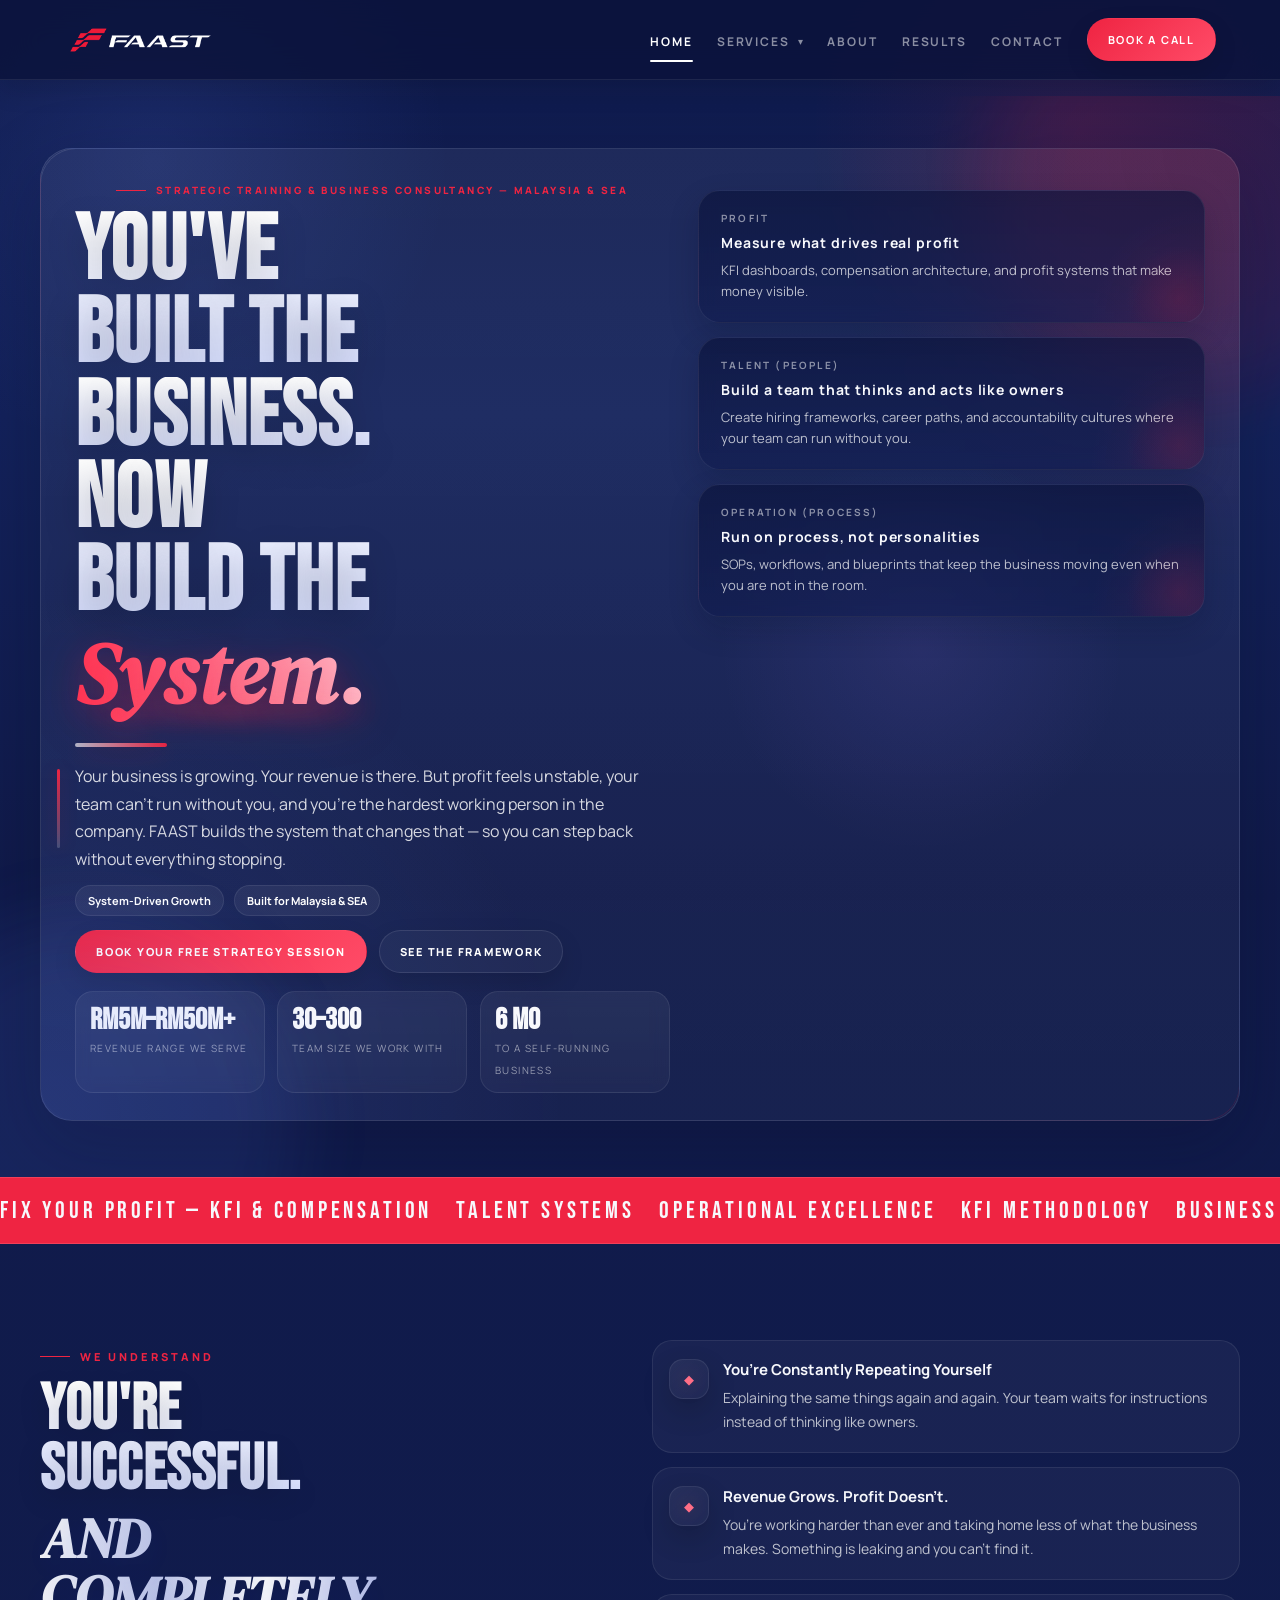
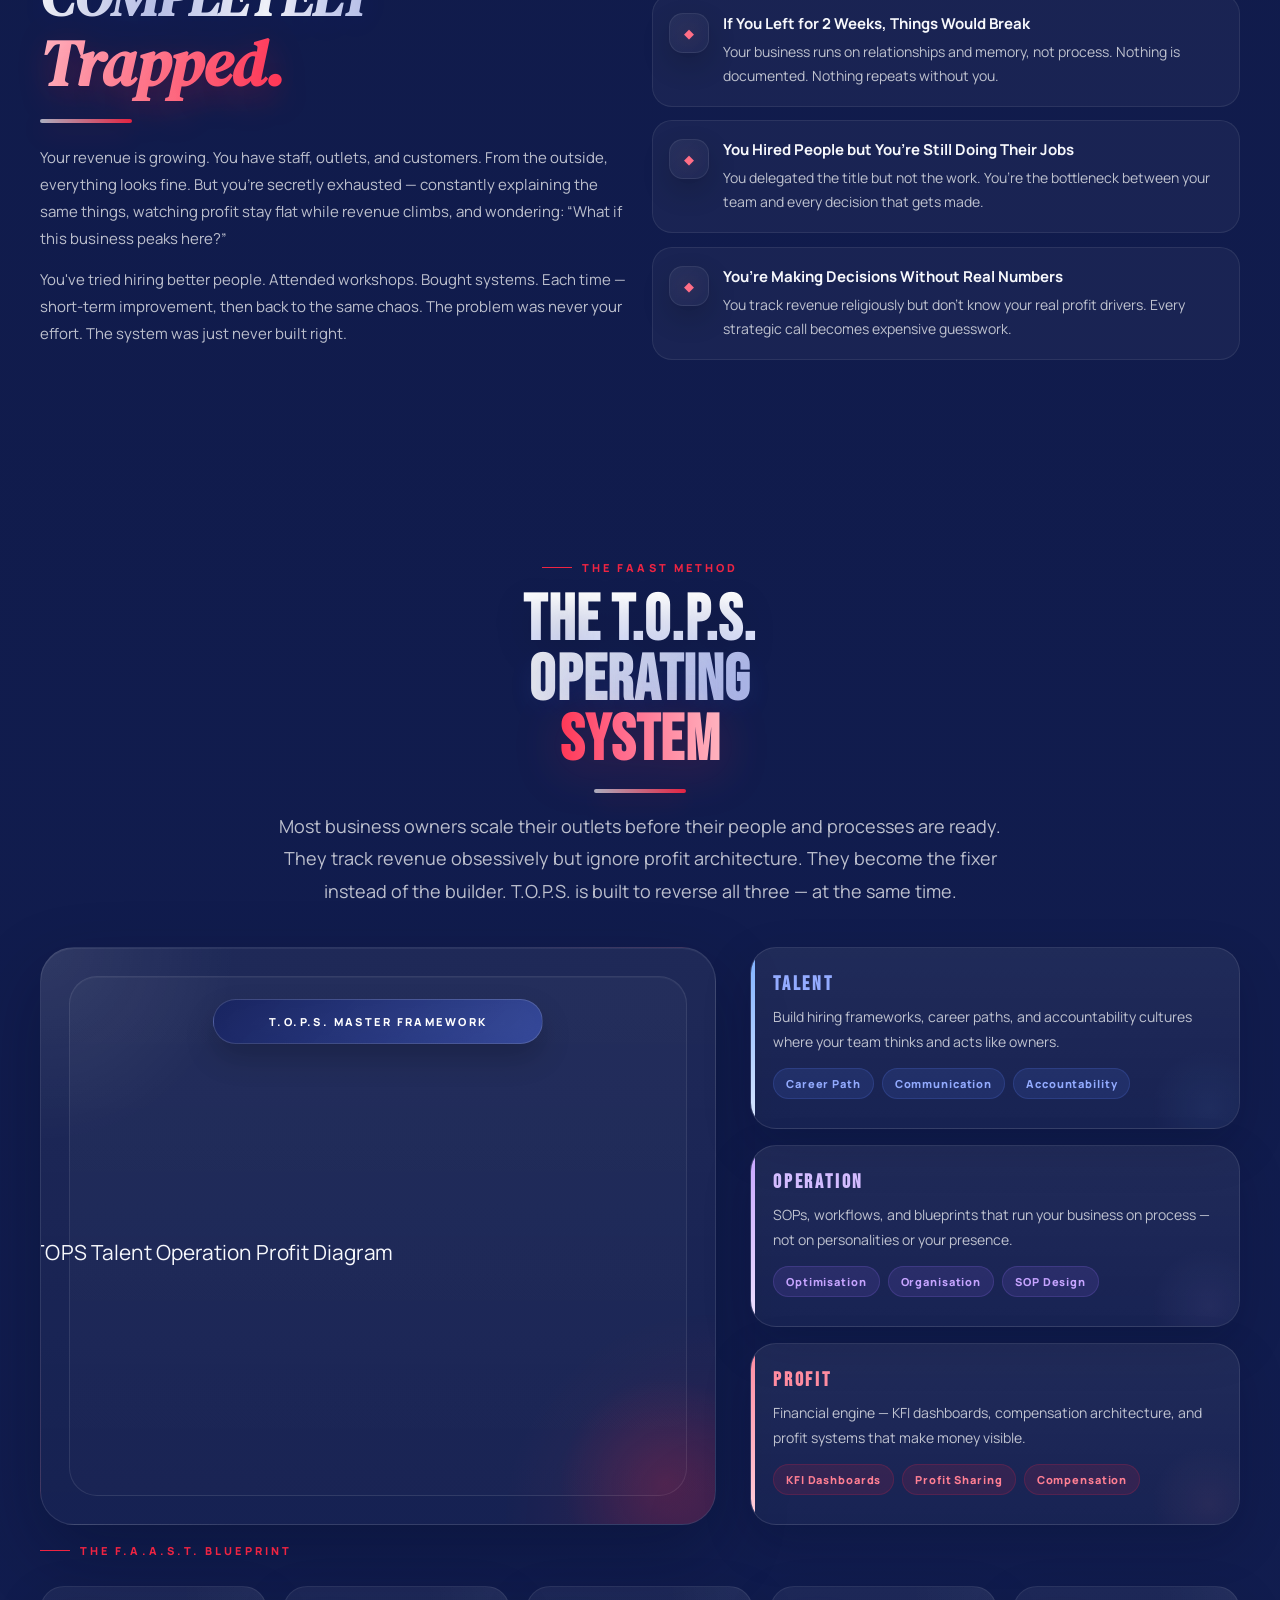
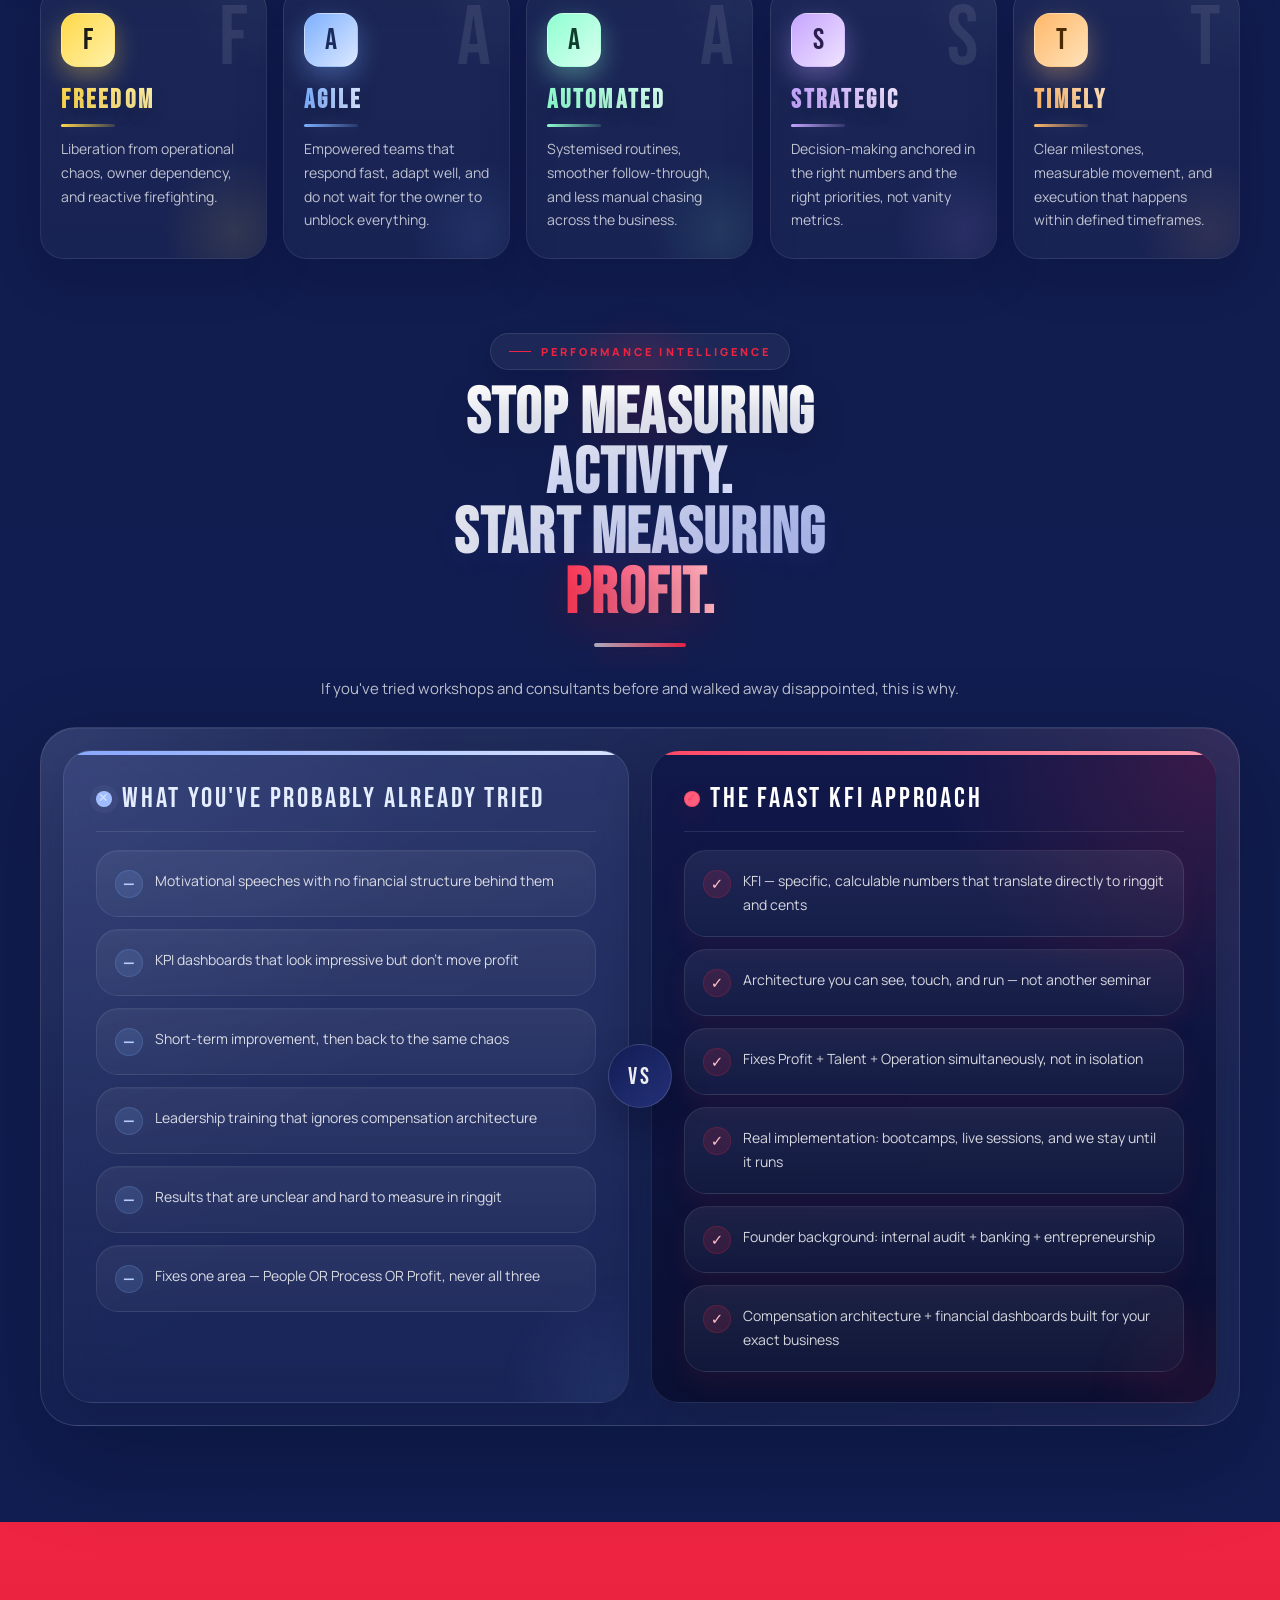
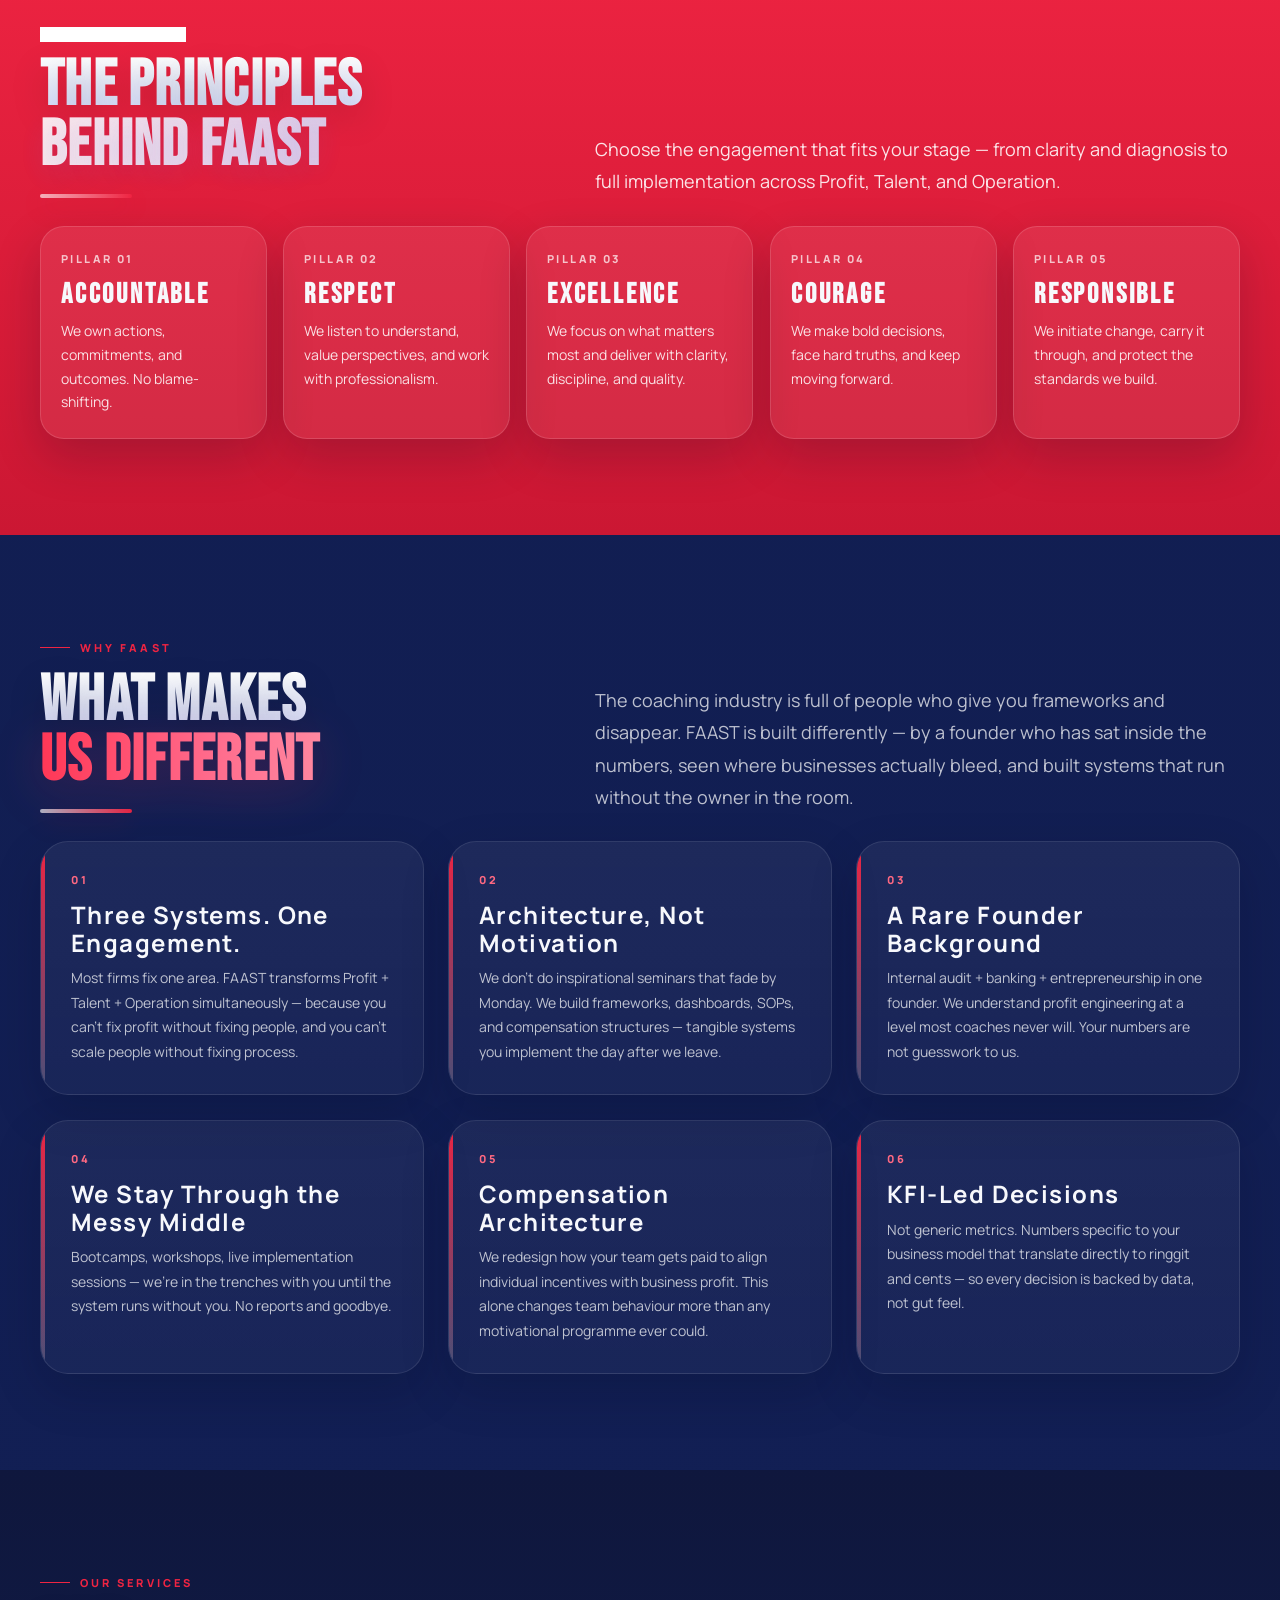
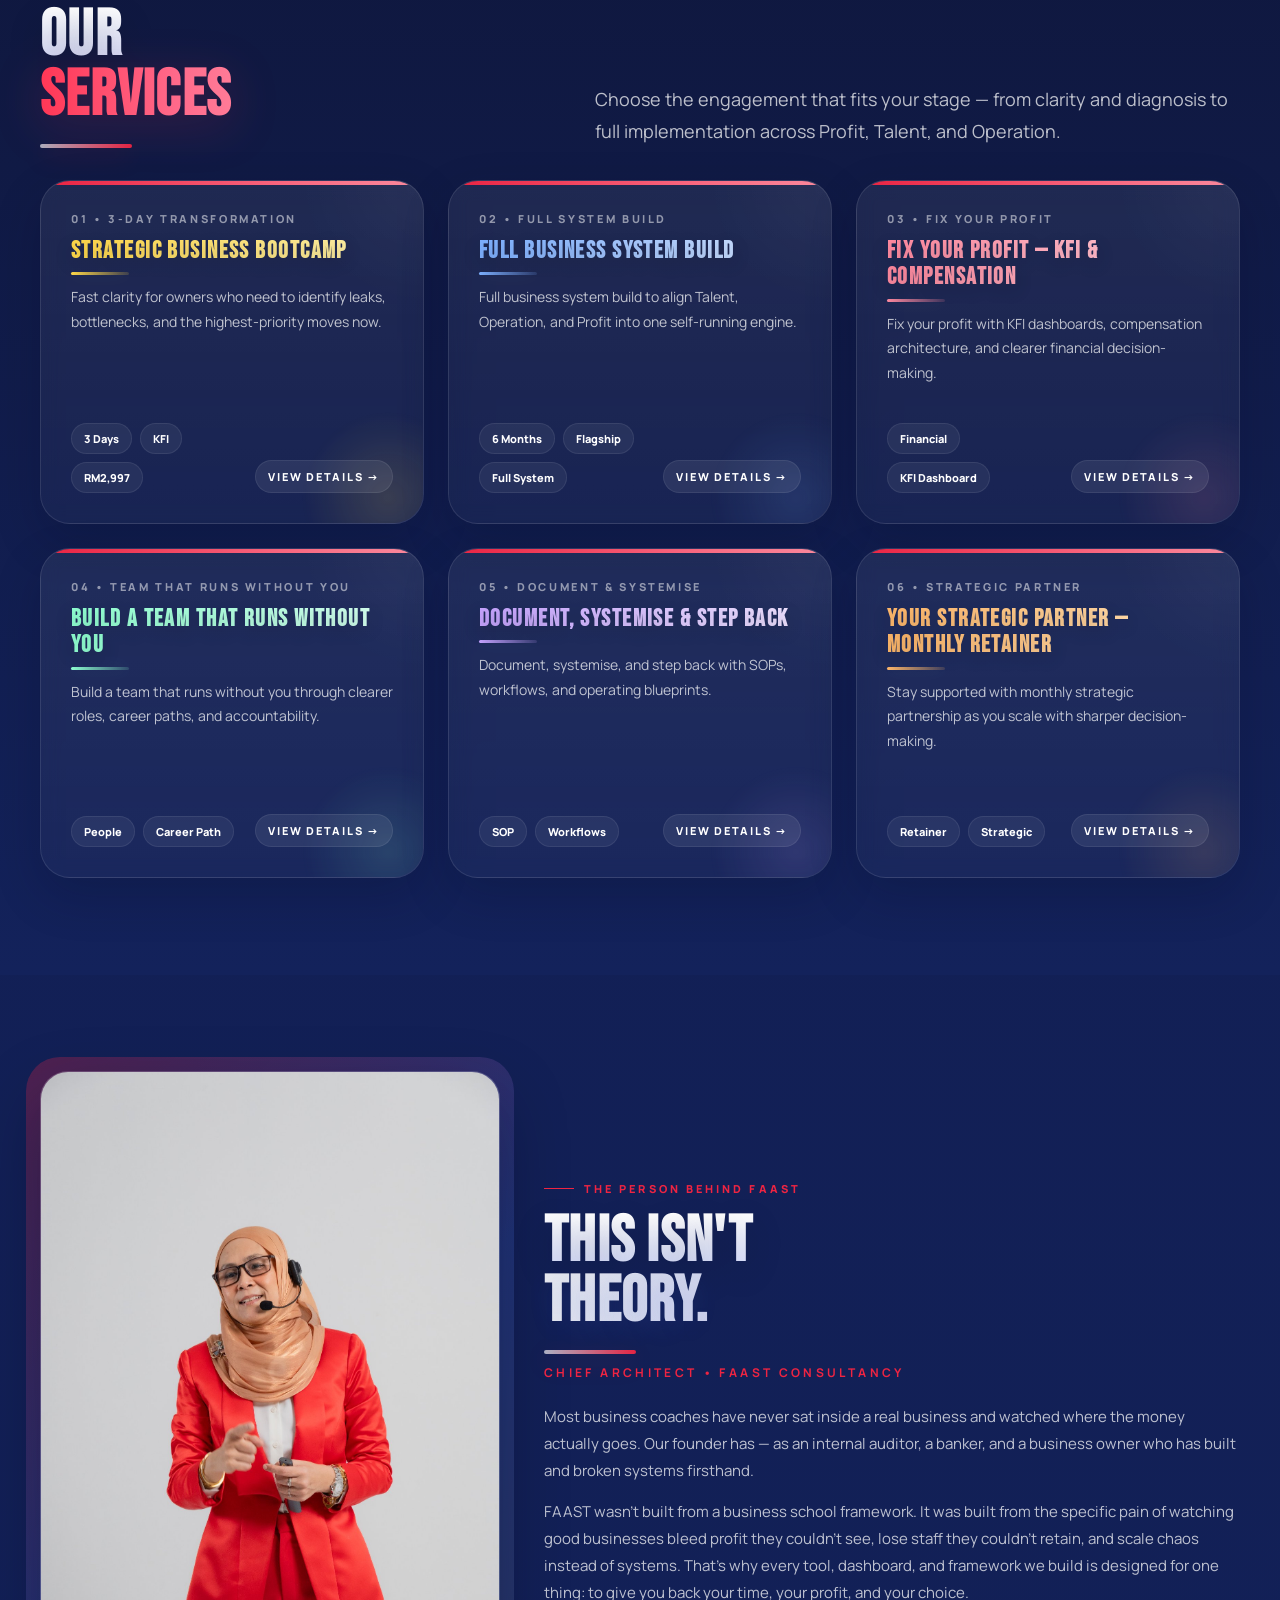
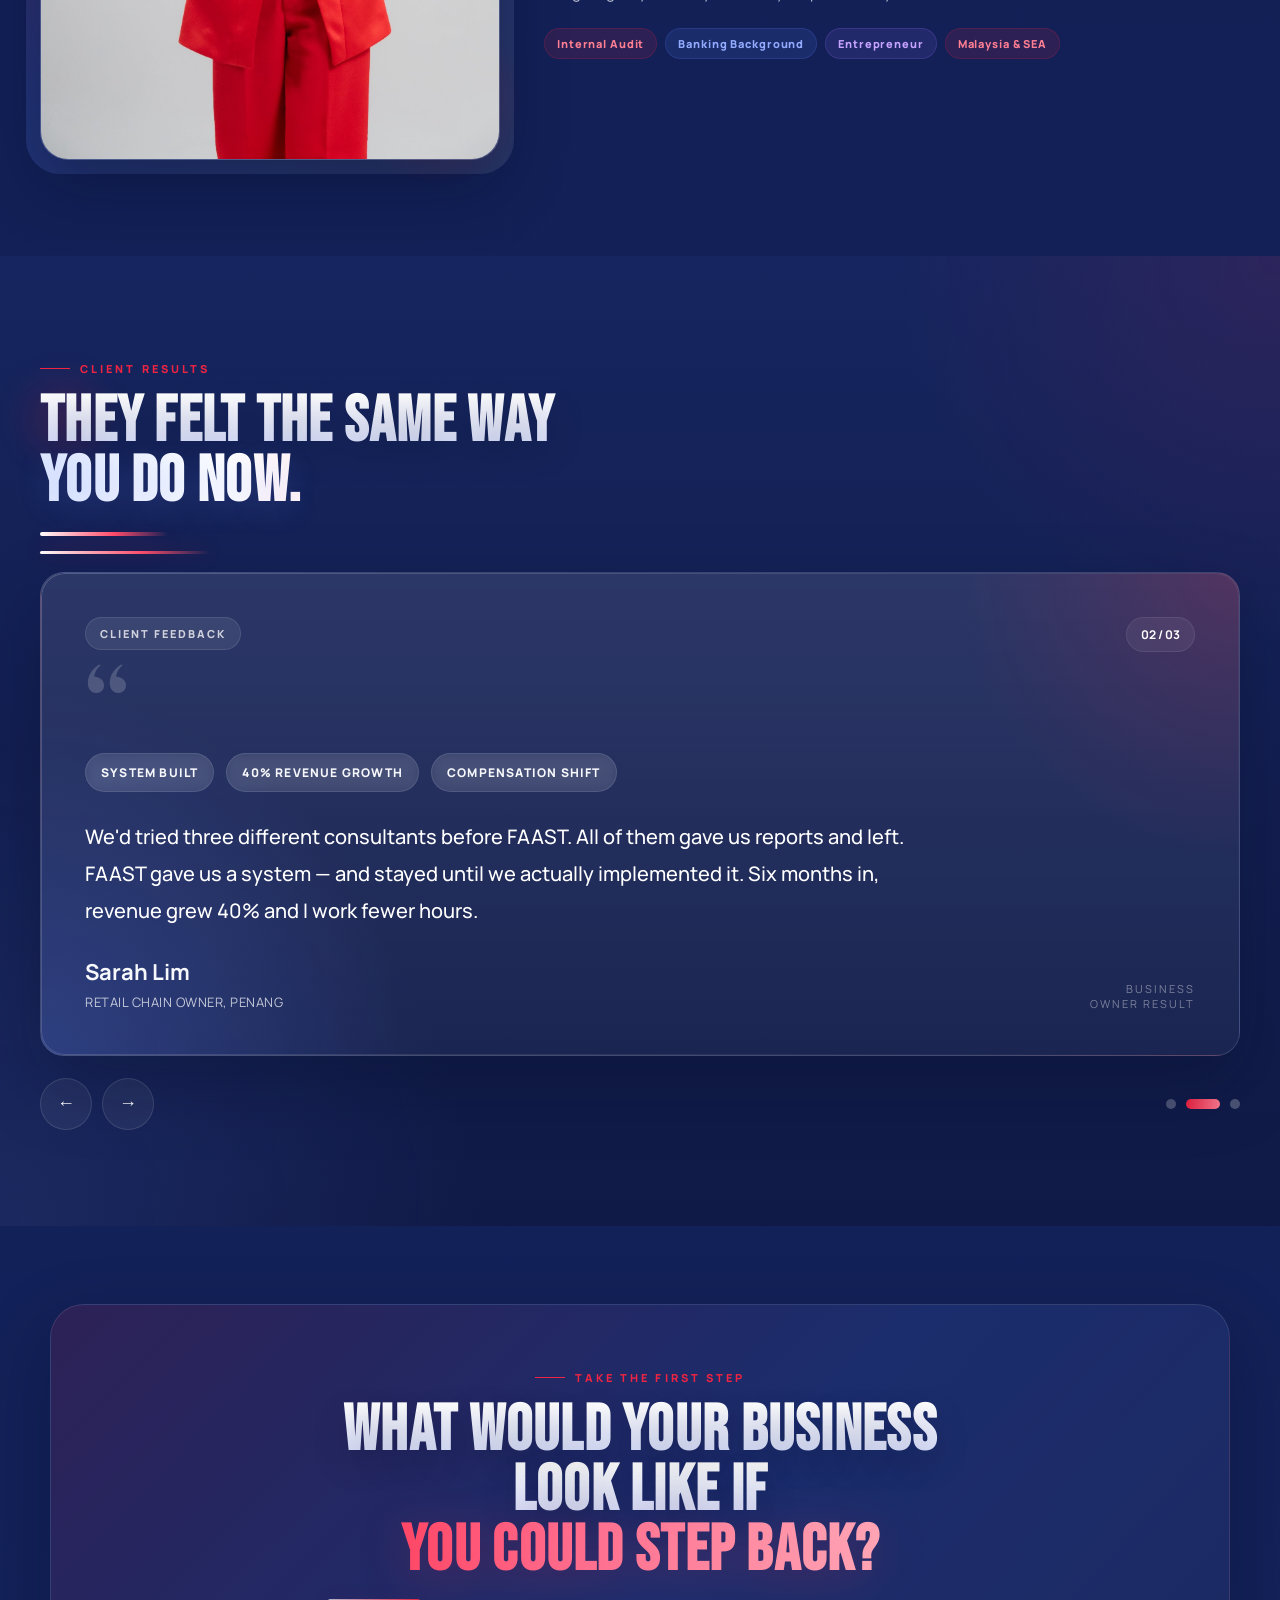
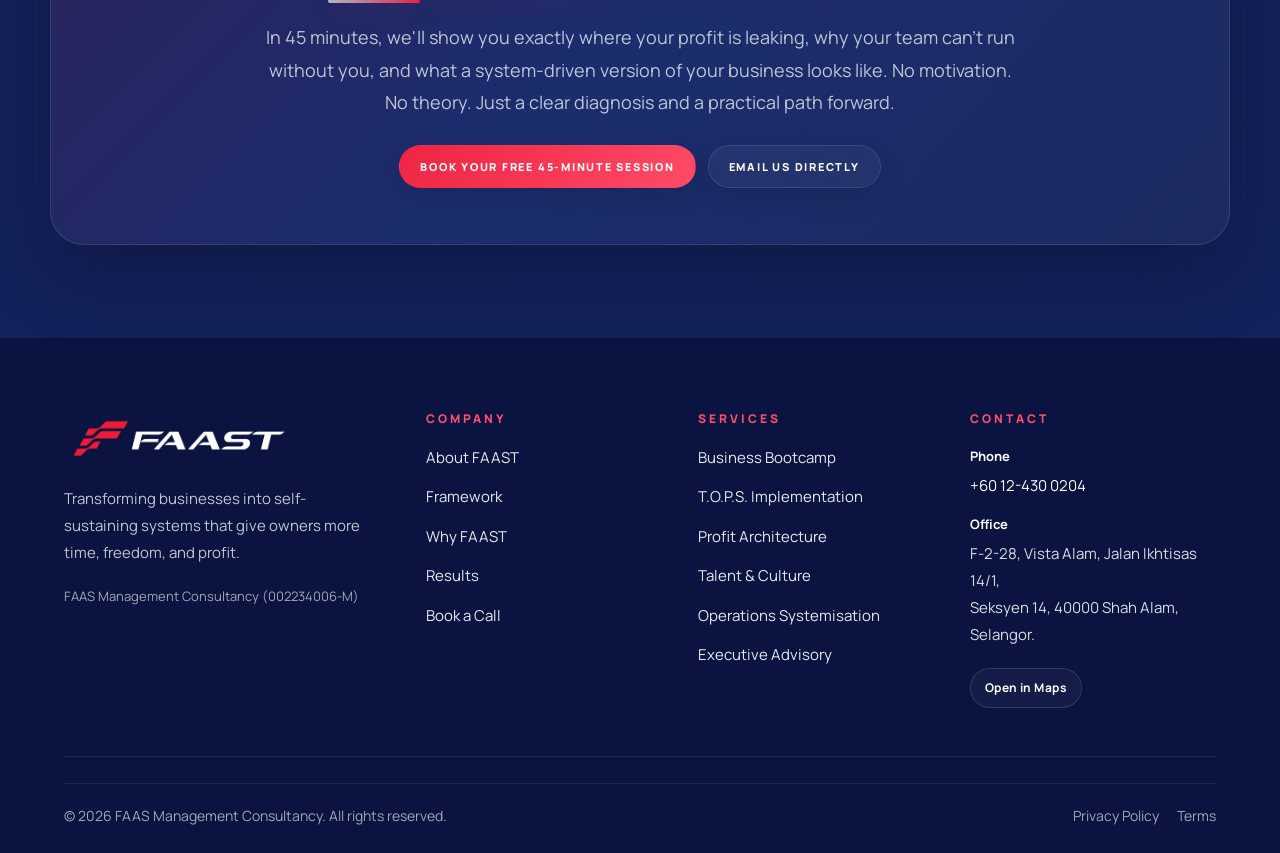
==== commit 5f8f7943: "UP" ====
--- a/index.html
+++ b/index.html
@@ -1,41 +1,34 @@
 <!DOCTYPE html>
+
 <html lang="en">
 <head>
-
-  <!-- BASIC -->
-  <meta charset="UTF-8" />
-  <meta name="viewport" content="width=device-width, initial-scale=1.0" />
-
-  <!-- TITLE -->
-  <title>Main | FAAS Management Consultancy</title>
-
-  <!-- SEO -->
-  <meta name="description" content="FAAST helps businesses build structured systems across Talent, Operation, and Profit for scalable growth.">
-  <meta name="keywords" content="FAAST, business consultancy Malaysia, KPI, KFI, business systems">
-  <meta name="author" content="FAAS Management Consultancy">
-
-  <!-- FAVICON -->
-  <link rel="icon" href="/gofaast-site/images/faast-icon.png" type="image/png">
-  <link rel="shortcut icon" href="/gofaast-site/images/faast-icon.png" type="image/png">
-  <link rel="apple-touch-icon" href="/gofaast-site/images/faast-icon.png">
-
-  <!-- THEME COLOR -->
-  <meta name="theme-color" content="#0b1440">
-
-  <!-- OPEN GRAPH -->
-  <meta property="og:title" content="Contact FAAST Consultancy">
-  <meta property="og:description" content="Build structured, scalable and sustainable business systems with FAAST.">
-  <meta property="og:image" content="images/faast-icon.png">
-  <meta property="og:type" content="website">
-
-  <!-- FONTS -->
-  <link rel="preconnect" href="https://fonts.googleapis.com">
-  <link rel="preconnect" href="https://fonts.gstatic.com" crossorigin>
-  <link href="https://fonts.googleapis.com/css2?family=Bebas+Neue&family=Manrope:wght@300;400;500;600;700;800&family=DM+Serif+Display:ital@0;1&display=swap" rel="stylesheet">
-
-  <!-- GLOBAL CSS -->
-  <link rel="stylesheet" href="shared-layout.css">
-  <style>
+<!-- BASIC -->
+<meta charset="utf-8"/>
+<meta content="width=device-width, initial-scale=1.0" name="viewport"/>
+<!-- TITLE -->
+<title>FAAST — Strategic Training &amp; Business Consultancy</title>
+<!-- SEO -->
+<meta content="FAAST helps businesses build structured systems across Talent, Operation, and Profit for scalable growth." name="description"/>
+<meta content="FAAST, business consultancy Malaysia, KPI, KFI, business systems" name="keywords"/>
+<meta content="FAAST Strategic Training &amp; Consultancy" name="author"/>
+<!-- FAVICON -->
+<link href="/gofaast-site/images/faast-icon.png" rel="icon" type="image/png"/>
+<link href="/gofaast-site/images/faast-icon.png" rel="shortcut icon" type="image/png"/>
+<link href="/gofaast-site/images/faast-icon.png" rel="apple-touch-icon"/>
+<!-- THEME COLOR -->
+<meta content="#0b1440" name="theme-color"/>
+<!-- OPEN GRAPH -->
+<meta content="FAAST — Strategic Training &amp; Business Consultancy" property="og:title"/>
+<meta content="Build structured, scalable and sustainable business systems with FAAST." property="og:description"/>
+<meta content="images/faast-icon.png" property="og:image"/>
+<meta content="website" property="og:type"/>
+<!-- FONTS -->
+<link href="https://fonts.googleapis.com" rel="preconnect"/>
+<link crossorigin="" href="https://fonts.gstatic.com" rel="preconnect"/>
+<link href="https://fonts.googleapis.com/css2?family=Bebas+Neue&amp;family=Manrope:wght@300;400;500;600;700;800&amp;family=DM+Serif+Display:ital@0;1&amp;display=swap" rel="stylesheet"/>
+<!-- GLOBAL CSS -->
+<link href="shared-layout.css" rel="stylesheet"/>
+<style>
 :root{
   --bg:#111c4e;
   --bg-2:#162664;
@@ -75,8 +68,8 @@
 }
 .section-tag::before{content:"";width:30px;height:1px;background:var(--red)}
 .h1,.h2,.h3,.display,.bebas{font-family:'Bebas Neue',sans-serif;letter-spacing:.02em}
-.display{font-size:clamp(64px,10vw,138px);line-height:.88}
-.h1{font-size:clamp(48px,6vw,92px);line-height:.92}
+.display{font-size:clamp(42px,6.2vw,82px);line-height:.92}
+.h1{font-size:clamp(34px,4.6vw,60px);line-height:.94}
 .h2{font-size:clamp(40px,5vw,72px);line-height:.95}
 .h3{font-size:clamp(24px,3vw,34px);line-height:1}
 .eyebrow{font-size:12px;letter-spacing:.28em;text-transform:uppercase;color:var(--muted-2);font-weight:700}
@@ -389,16 +382,15 @@
 }
 .hero::before{width:420px;height:420px;border-radius:50%;background:rgba(239,36,66,.18);top:-120px;right:-120px}
 .hero::after{width:420px;height:420px;border-radius:50%;background:rgba(95,130,255,.16);bottom:-160px;left:-120px}
-.hero-panel{
-  position:relative;overflow:hidden;padding:48px 44px;border-radius:36px;
+.hero-panel{position:relative;overflow:hidden;padding:44px 40px 52px;border-radius:36px;
   background:
     radial-gradient(circle at top right, rgba(239,36,66,.12), transparent 28%),
     radial-gradient(circle at left bottom, rgba(95,130,255,.14), transparent 34%),
     linear-gradient(180deg, rgba(255,255,255,.06), rgba(255,255,255,.03));
   border:1px solid rgba(255,255,255,.10);box-shadow:var(--shadow)
 }
-.hero-grid{display:grid;grid-template-columns:minmax(0,1.18fr) minmax(320px,.82fr);gap:40px;align-items:start}
-.hero-copy{display:grid;gap:18px;align-content:start}
+.hero-grid{display:grid;grid-template-columns:minmax(0,1.08fr) minmax(320px,.92fr);gap:34px;align-items:start}
+.hero-copy{display:grid;gap:12px;align-content:start}
 .hero-copy .section-tag{margin-bottom:0}
 .hero-copy .display{margin-bottom:0;max-width:10ch}
 .hero-copy p{margin-bottom:0}
@@ -406,7 +398,7 @@
 .stat-card{padding:18px;border-radius:20px;background:rgba(255,255,255,.04);border:1px solid rgba(255,255,255,.08)}
 .stat-card strong{display:block;font-family:'Bebas Neue',sans-serif;font-size:42px;line-height:1}
 .stat-card span{font-size:11px;letter-spacing:.18em;text-transform:uppercase;color:var(--muted-2)}
-.hero-side{display:grid;gap:16px}
+.hero-side{display:flex;flex-direction:column;justify-content:flex-start;gap:18px;padding-top:52px;}
 .hero-feature{padding:24px;border-radius:24px;background:rgba(9,16,50,.45);border:1px solid rgba(255,255,255,.08)}
 .hero-feature h4{font-size:15px;margin-bottom:8px}
 .hero-feature p{font-size:14px;line-height:1.7;color:var(--muted)}
@@ -416,6 +408,19 @@
 @keyframes marquee{from{transform:translateX(0)}to{transform:translateX(-50%)}}
 .problem-grid{grid-template-columns:1fr 1fr;align-items:start}
 .problem-list{display:grid;gap:14px}
+
+/* Premium problem title */
+.problem-title{position:relative;line-height:.92;letter-spacing:.01em;max-width:10ch}
+.problem-title .line-1{display:block;color:#fff;text-shadow:0 10px 28px rgba(0,0,0,.14)}
+.problem-title .line-2{display:block;margin-top:10px;font-family:'DM Serif Display',serif;font-style:italic;font-size:.86em;line-height:.98;letter-spacing:-.01em;background:linear-gradient(90deg,rgba(255,255,255,.96) 0%,rgba(215,223,255,.88) 32%,rgba(255,255,255,.98) 62%,rgba(191,202,255,.85) 100%);-webkit-background-clip:text;background-clip:text;color:transparent;text-shadow:0 10px 34px rgba(90,110,255,.10)}
+.problem-title .line-3{display:block;margin-top:8px;font-family:'DM Serif Display',serif;font-style:italic;font-size:1.06em;line-height:.9;letter-spacing:-.02em;background:linear-gradient(90deg,#ffb3c0 0%,#ff6f86 38%,#ff3657 68%,#ff7c90 100%);-webkit-background-clip:text;background-clip:text;color:transparent;text-shadow:0 14px 34px rgba(239,36,66,.22);filter:drop-shadow(0 0 18px rgba(239,36,66,.08));animation:problemGlow 3.6s ease-in-out infinite}
+.problem-title .line-2,.problem-title .line-3{display:inline-block}
+.problem-title-wrap{display:block}
+.problem-title-wrap .line-stack{display:block}
+.problem-title-note{display:block;margin-top:14px;color:rgba(255,255,255,.55);font-size:12px;letter-spacing:.22em;text-transform:uppercase;font-weight:800}
+@keyframes problemGlow{0%,100%{transform:translateY(0);text-shadow:0 14px 34px rgba(239,36,66,.18)}50%{transform:translateY(-2px);text-shadow:0 18px 44px rgba(239,36,66,.34)}}
+@media (max-width: 768px){.problem-title{max-width:none}.problem-title .line-2{font-size:.72em}.problem-title .line-3{font-size:.92em}}
+
 .pain{display:flex;gap:14px;padding:18px 18px 18px 16px;border-radius:20px;background:rgba(255,255,255,.04);border:1px solid rgba(255,255,255,.08)}
 .pain-icon{width:40px;height:40px;border-radius:14px;background:linear-gradient(135deg,rgba(255,255,255,.06),rgba(255,255,255,.03));border:1px solid rgba(255,255,255,.08);display:grid;place-items:center;flex-shrink:0;box-shadow:0 12px 28px rgba(0,0,0,.18)}
 .pain-icon::before{content:'◆';font-size:13px;color:#ff6e86;filter:drop-shadow(0 0 10px rgba(239,36,66,.35))}
@@ -1251,371 +1256,1816 @@
     max-height:320px;
   }
 }
+
+
+/* ===== ULTRA PREMIUM UPGRADE ===== */
+body::before{
+  content:"";position:fixed;inset:0;pointer-events:none;z-index:-2;
+  background:
+    radial-gradient(circle at 12% 18%, rgba(95,130,255,.14), transparent 22%),
+    radial-gradient(circle at 84% 14%, rgba(239,36,66,.10), transparent 20%),
+    radial-gradient(circle at 72% 72%, rgba(156,111,255,.10), transparent 18%),
+    linear-gradient(180deg,#0f1a4b 0%,#13225b 46%,#101a49 100%);
+}
+body::after{
+  content:"";position:fixed;inset:0;pointer-events:none;z-index:-1;opacity:.18;
+  background-image:radial-gradient(rgba(255,255,255,.42) .6px, transparent .6px);
+  background-size:26px 26px;mask-image:linear-gradient(180deg,rgba(0,0,0,.32),transparent 85%);
+}
+.hero-panel,.card,.compare-card,.service-card,.hero-feature,.principle-card,.testimonial-card{
+  position:relative;
+}
+.hero-panel::before,.card::before,.compare-card::before,.service-card::after,.hero-feature::before,.principle-card::before,.testimonial-card::before{
+  will-change:transform;
+}
+.premium-kicker{
+  display:block;
+  font-family:'DM Serif Display',serif;
+  font-style:italic;
+  letter-spacing:0;
+  line-height:.92;
+}
+.premium-soft,.premium-red,.premium-white{
+  display:inline-block;
+}
+.premium-white{
+  background:linear-gradient(180deg,#ffffff 0%,#d5ddff 100%);
+  -webkit-background-clip:text;background-clip:text;-webkit-text-fill-color:transparent;
+  text-shadow:0 14px 36px rgba(0,0,0,.16);
+}
+.premium-soft{
+  background:linear-gradient(90deg,rgba(255,255,255,.92),rgba(199,209,255,.88));
+  -webkit-background-clip:text;background-clip:text;-webkit-text-fill-color:transparent;
+  opacity:.98;
+  text-shadow:0 10px 28px rgba(94,119,232,.12);
+}
+.premium-red{
+  background:linear-gradient(90deg,#ff3756 0%, #ff6a8b 38%, #ffb2be 100%);
+  -webkit-background-clip:text;background-clip:text;-webkit-text-fill-color:transparent;
+  filter:drop-shadow(0 10px 24px rgba(239,36,66,.22));
+}
+.section-heading{
+  position:relative;
+  max-width:13ch;
+  text-wrap:balance;
+}
+.section-heading::after{
+  content:"";display:block;width:92px;height:4px;border-radius:999px;margin-top:18px;
+  background:linear-gradient(90deg, rgba(255,255,255,.65), rgba(239,36,66,.95));
+  box-shadow:0 8px 24px rgba(239,36,66,.22);
+}
+.hero-title .title-line,.section-heading .title-line{display:block}
+.hero-title .title-line:last-of-type{margin-bottom:4px}
+.hero-title .hero-accent{
+  display:block;
+  font-size:.88em;
+  line-height:.82;
+  background:linear-gradient(90deg,#ff3554 0%,#ff6985 45%,#ffc2cf 100%);
+  -webkit-background-clip:text;background-clip:text;-webkit-text-fill-color:transparent;
+  filter:drop-shadow(0 14px 32px rgba(239,36,66,.24));
+  animation:heroAccentPulse 4.5s ease-in-out infinite;
+}
+.problem-title{max-width:11ch}
+.problem-title .line-1,.problem-title .line-2,.problem-title .line-3{display:block}
+.problem-title .line-2,.problem-title .line-3{
+  font-family:'DM Serif Display',serif;
+  font-style:italic;
+  letter-spacing:0;
+}
+.problem-title .line-2{
+  font-size:.92em;
+  line-height:.88;
+}
+.problem-title .line-3{
+  font-size:1.04em;
+  line-height:.88;
+}
+.compare-card h3,.service-card .h3,.principle-card h3,.diff-card h3,.hero-feature h4{
+  letter-spacing:.06em;
+}
+.compare-card h3{
+  position:relative;
+}
+.compare-card.kpi h3{
+  background:linear-gradient(180deg,#ffffff 0%,#cfe0ff 100%);
+  -webkit-background-clip:text;background-clip:text;-webkit-text-fill-color:transparent;
+}
+.compare-card.kfi h3{
+  background:linear-gradient(90deg,#ffffff 0%,#ffd4dc 100%);
+  -webkit-background-clip:text;background-clip:text;-webkit-text-fill-color:transparent;
+  filter:drop-shadow(0 10px 24px rgba(239,36,66,.18));
+}
+.service-card .h3{
+  background:linear-gradient(180deg,#ffffff 0%,#d8e0ff 100%);
+  -webkit-background-clip:text;background-clip:text;-webkit-text-fill-color:transparent;
+}
+.hero-panel,.compare-card,.service-card,.hero-feature,.card{
+  transition:transform .35s ease, box-shadow .35s ease, border-color .35s ease, background .35s ease;
+}
+.hero-panel:hover{
+  transform:translateY(-4px);
+  box-shadow:0 34px 94px rgba(5,12,44,.34);
+}
+.hero-feature::before,.compare-card::after,.service-card::after{
+  animation:floatAura 7s ease-in-out infinite;
+}
+.reveal{opacity:0;transform:translateY(28px) scale(.985);transition:opacity .8s ease, transform .8s cubic-bezier(.22,1,.36,1)}
+.reveal.visible{opacity:1;transform:translateY(0) scale(1)}
+.delay-1{transition-delay:.08s}.delay-2{transition-delay:.16s}.delay-3{transition-delay:.24s}.delay-4{transition-delay:.32s}
+@keyframes heroAccentPulse{
+  0%,100%{filter:drop-shadow(0 12px 30px rgba(239,36,66,.22))}
+  50%{filter:drop-shadow(0 18px 42px rgba(239,36,66,.36))}
+}
+@keyframes floatAura{
+  0%,100%{transform:translate3d(0,0,0) scale(1)}
+  50%{transform:translate3d(-6px,-8px,0) scale(1.06)}
+}
+@media (max-width: 768px){
+  .section-heading::after{width:68px;margin-top:14px}
+  .hero-title .hero-accent{font-size:.82em}
+}
+
+
+/* v7 heading structure fixes */
+.section-heading{max-width:none;text-wrap:initial}
+.section-heading.section-heading-compact{max-width:13ch}
+.section-heading.section-heading-medium{max-width:16ch}
+.section-heading.section-heading-wide{max-width:22ch}
+.hero-title{max-width:11ch;text-wrap:initial}
+.hero-title .title-line{display:block;white-space:normal}
+.hero-title .title-line:nth-child(2){margin-top:-2px}
+.hero-title .title-line:nth-child(3){margin-top:6px}
+.hero-title .hero-accent{display:block;white-space:normal;font-family:'DM Serif Display',serif;font-style:italic;font-size:.98em;line-height:.84;letter-spacing:-.01em}
+.problem-title{max-width:12ch}
+.problem-title .line-1,.problem-title .line-2,.problem-title .line-3{display:block;white-space:normal}
+.services-title,.founder-title,.results-title,.cta-title{max-width:none}
+@media (max-width: 900px){
+  .section-heading.section-heading-wide{max-width:15ch}
+  .section-heading.section-heading-medium{max-width:13ch}
+  .hero-title{max-width:10ch}
+}
+
+
+/* ===== PREMIUM KPI / KFI UPGRADE ===== */
+.kfi-header{
+  max-width:920px;
+  margin:62px auto 42px;
+  text-align:center;
+}
+.premium-kpi-grid{
+  display:grid;
+  grid-template-columns:repeat(2,minmax(0,1fr));
+  gap:30px;
+  align-items:stretch;
+}
+.premium-compare-card{
+  position:relative;
+  overflow:hidden;
+  padding:38px 32px 32px;
+  border-radius:32px;
+  border:1px solid rgba(255,255,255,.11);
+  background:
+    linear-gradient(180deg, rgba(255,255,255,.09), rgba(255,255,255,.035)),
+    radial-gradient(circle at top right, rgba(255,255,255,.06), transparent 28%);
+  box-shadow:
+    0 26px 70px rgba(3,8,30,.30),
+    inset 0 1px 0 rgba(255,255,255,.06);
+  backdrop-filter:blur(12px);
+  -webkit-backdrop-filter:blur(12px);
+  transition:transform .28s ease, box-shadow .28s ease, border-color .28s ease;
+}
+.premium-compare-card:hover{
+  transform:translateY(-10px);
+  border-color:rgba(255,255,255,.18);
+  box-shadow:
+    0 38px 90px rgba(3,8,30,.38),
+    inset 0 1px 0 rgba(255,255,255,.08);
+}
+.premium-compare-card::before{
+  content:"";
+  position:absolute;
+  top:0;
+  left:0;
+  right:0;
+  height:4px;
+}
+.compare-card.kpi.premium-compare-card{
+  background:
+    linear-gradient(180deg, rgba(110,145,255,.12), rgba(255,255,255,.035)),
+    radial-gradient(circle at top right, rgba(130,170,255,.16), transparent 32%);
+}
+.compare-card.kpi.premium-compare-card::before{
+  background:linear-gradient(90deg,#8eb0ff,#d9e5ff);
+}
+.compare-card.kfi.premium-compare-card{
+  background:
+    linear-gradient(180deg, rgba(239,36,66,.12), rgba(255,255,255,.04)),
+    radial-gradient(circle at top right, rgba(255,110,140,.18), transparent 32%);
+}
+.compare-card.kfi.premium-compare-card::before{
+  background:linear-gradient(90deg,#ff3758,#ff9caf);
+}
+.featured-kfi{
+  transform:translateY(-8px);
+  box-shadow:
+    0 42px 95px rgba(239,36,66,.14),
+    0 28px 75px rgba(3,8,30,.34),
+    inset 0 1px 0 rgba(255,255,255,.08);
+}
+.featured-kfi:hover{
+  transform:translateY(-14px);
+}
+.compare-topline{
+  display:inline-flex;
+  align-items:center;
+  gap:8px;
+  padding:8px 14px;
+  border-radius:999px;
+  background:rgba(255,255,255,.06);
+  border:1px solid rgba(255,255,255,.09);
+  color:rgba(255,255,255,.78);
+  font-size:11px;
+  font-weight:800;
+  letter-spacing:.18em;
+  text-transform:uppercase;
+  margin-bottom:18px;
+}
+.featured-badge{
+  position:absolute;
+  top:18px;
+  right:18px;
+  padding:8px 12px;
+  border-radius:999px;
+  background:linear-gradient(90deg,#ff3354,#ff7288);
+  color:#fff;
+  font-size:10px;
+  font-weight:800;
+  letter-spacing:.18em;
+  text-transform:uppercase;
+  box-shadow:0 14px 30px rgba(239,36,66,.22);
+}
+.premium-compare-card h3{
+  font-family:'Bebas Neue',sans-serif;
+  font-size:72px;
+  line-height:.9;
+  letter-spacing:.10em;
+  margin-bottom:14px;
+}
+.compare-card.kpi.premium-compare-card h3{
+  color:#e5eeff;
+  text-shadow:0 10px 28px rgba(124,161,255,.10);
+}
+.compare-card.kfi.premium-compare-card h3{
+  background:linear-gradient(90deg,#ffffff,#ffd6df);
+  -webkit-background-clip:text;
+  -webkit-text-fill-color:transparent;
+  background-clip:text;
+}
+.premium-compare-card p{
+  font-size:15px;
+  line-height:1.8;
+  color:rgba(255,255,255,.80);
+  margin-bottom:22px;
+  max-width:55ch;
+}
+.premium-compare-card .compare-list{
+  display:grid;
+  gap:14px;
+}
+.premium-compare-card .compare-item{
+  display:flex;
+  gap:14px;
+  align-items:flex-start;
+  padding:18px 18px;
+  border-radius:20px;
+  border:1px solid rgba(255,255,255,.09);
+  background:linear-gradient(180deg, rgba(255,255,255,.06), rgba(255,255,255,.035));
+  transition:transform .22s ease, border-color .22s ease, background .22s ease;
+}
+.premium-compare-card .compare-item:hover{
+  transform:translateX(6px);
+  border-color:rgba(255,255,255,.15);
+  background:linear-gradient(180deg, rgba(255,255,255,.09), rgba(255,255,255,.04));
+}
+.premium-compare-card .compare-item span{
+  flex-shrink:0;
+  width:42px;
+  height:42px;
+  display:grid;
+  place-items:center;
+  border-radius:14px;
+  font-family:'Bebas Neue',sans-serif;
+  font-size:22px;
+  letter-spacing:.06em;
+}
+.compare-card.kpi.premium-compare-card .compare-item span{
+  background:rgba(125,176,255,.14);
+  color:#9fc0ff;
+  border:1px solid rgba(125,176,255,.20);
+}
+.compare-card.kfi.premium-compare-card .compare-item span{
+  background:rgba(255,103,132,.14);
+  color:#ff9fb0;
+  border:1px solid rgba(255,103,132,.24);
+}
+.premium-compare-card .compare-item strong{
+  display:block;
+  font-size:15px;
+  color:#fff;
+  margin-bottom:3px;
+}
+.premium-compare-card .compare-item small{
+  display:block;
+  font-size:13px;
+  line-height:1.6;
+  color:rgba(255,255,255,.62);
+}
+@media (max-width: 900px){
+  .premium-kpi-grid{grid-template-columns:1fr;}
+  .featured-kfi{transform:none;}
+  .premium-compare-card h3{font-size:58px;}
+}
+
+
+/* ===== Targeted center fix for main section titles only ===== */
+#framework > .container > div[style*="text-align:center;max-width:780px"],
+.kfi-header,
+.cta-panel{
+  text-align:center !important;
+  margin-left:auto !important;
+  margin-right:auto !important;
+}
+
+#framework .section-tag,
+.kfi-header .section-tag,
+.cta-panel .section-tag{
+  display:inline-flex !important;
+  justify-content:center !important;
+  margin-left:auto !important;
+  margin-right:auto !important;
+  text-align:center !important;
+}
+
+#framework .section-heading,
+.kfi-header .section-heading,
+.cta-panel .section-heading{
+  display:flex !important;
+  flex-direction:column !important;
+  align-items:center !important;
+  justify-content:center !important;
+  text-align:center !important;
+  margin-left:auto !important;
+  margin-right:auto !important;
+}
+
+#framework .section-heading::after,
+.kfi-header .section-heading::after,
+.cta-panel .section-heading::after{
+  margin-left:auto !important;
+  margin-right:auto !important;
+}
+
+#framework .lead,
+.kfi-header .lead,
+.cta-panel .lead{
+  text-align:center !important;
+  margin-left:auto !important;
+  margin-right:auto !important;
+}
+
+.cta-panel .btn-row{
+  display:flex !important;
+  justify-content:center !important;
+  align-items:center !important;
+  gap:14px !important;
+  flex-wrap:wrap !important;
+}
+
+/* safer line width so centered titles do not look visually off */
+.kfi-header .section-heading.section-heading-medium{max-width:18ch !important;}
+.cta-panel .section-heading.section-heading-wide{max-width:19ch !important;}
+#framework .section-heading.section-heading-compact{max-width:12ch !important;}
+
+
+/* ===== PREMIUM FAAST KPI/KFI APPROACH BLOCK ===== */
+.kfi-approach-wrap{
+  position:relative;
+  margin-top:42px;
+  display:grid;
+  grid-template-columns:1fr 1fr;
+  gap:0;
+  border-radius:34px;
+  overflow:hidden;
+  border:1px solid rgba(255,255,255,.10);
+  background:
+    linear-gradient(180deg, rgba(255,255,255,.04), rgba(255,255,255,.02)),
+    radial-gradient(circle at top center, rgba(255,255,255,.06), transparent 40%);
+  box-shadow:
+    0 36px 90px rgba(3,8,30,.28),
+    inset 0 1px 0 rgba(255,255,255,.05);
+}
+.kfi-approach-wrap::before{
+  content:"";
+  position:absolute;
+  inset:0;
+  pointer-events:none;
+  background:
+    radial-gradient(circle at 18% 14%, rgba(126,164,255,.12), transparent 28%),
+    radial-gradient(circle at 82% 18%, rgba(255,86,120,.14), transparent 30%);
+  opacity:.9;
+}
+.kfi-approach-wrap::after{
+  content:"";
+  position:absolute;
+  top:28px;
+  bottom:28px;
+  left:50%;
+  width:1px;
+  transform:translateX(-.5px);
+  background:linear-gradient(180deg, transparent, rgba(255,255,255,.12), transparent);
+  pointer-events:none;
+}
+.kfi-approach-panel{
+  position:relative;
+  overflow:hidden;
+  padding:36px 36px 34px;
+  min-height:100%;
+}
+.kfi-approach-panel::before{
+  content:"";
+  position:absolute;
+  left:0; right:0; top:0;
+  height:4px;
+}
+.kfi-approach-panel::after{
+  content:"";
+  position:absolute;
+  width:280px; height:280px;
+  right:-110px; bottom:-120px;
+  border-radius:50%;
+  pointer-events:none;
+  opacity:.34;
+  filter:blur(6px);
+}
+.kfi-approach-panel.tried{
+  background:
+    linear-gradient(180deg, rgba(61,84,171,.16), rgba(28,44,111,.08)),
+    linear-gradient(180deg, rgba(255,255,255,.02), rgba(255,255,255,.01));
+}
+.kfi-approach-panel.tried::before{
+  background:linear-gradient(90deg, rgba(154,178,255,.88), rgba(210,222,255,.45));
+}
+.kfi-approach-panel.tried::after{
+  background:radial-gradient(circle, rgba(125,176,255,.20), transparent 66%);
+}
+.kfi-approach-panel.faast{
+  background:
+    linear-gradient(180deg, rgba(19,28,83,.94), rgba(12,18,56,.98)),
+    radial-gradient(circle at top right, rgba(239,36,66,.20), transparent 36%);
+}
+.kfi-approach-panel.faast::before{
+  background:linear-gradient(90deg, #ff3657, #ff91a6);
+}
+.kfi-approach-panel.faast::after{
+  background:radial-gradient(circle, rgba(239,36,66,.26), transparent 66%);
+}
+.kfi-approach-heading{
+  display:flex;
+  align-items:center;
+  gap:12px;
+  font-family:'Bebas Neue',sans-serif;
+  font-size:15px;
+  letter-spacing:3px;
+  margin-bottom:24px;
+  padding-bottom:18px;
+  border-bottom:1px solid rgba(255,255,255,.10);
+}
+.kfi-approach-heading::before{
+  display:inline-grid;
+  place-items:center;
+  width:28px;
+  height:28px;
+  border-radius:50%;
+  font-size:12px;
+  font-weight:900;
+  flex-shrink:0;
+}
+.kfi-approach-panel.tried .kfi-approach-heading{
+  color:rgba(233,240,255,.62);
+}
+.kfi-approach-panel.tried .kfi-approach-heading::before{
+  content:"✕";
+  background:rgba(255,255,255,.07);
+  color:rgba(255,255,255,.48);
+  border:1px solid rgba(255,255,255,.10);
+}
+.kfi-approach-panel.faast .kfi-approach-heading{
+  color:#ff4a67;
+}
+.kfi-approach-panel.faast .kfi-approach-heading::before{
+  content:"✓";
+  background:rgba(239,36,66,.14);
+  color:#ff4a67;
+  border:1px solid rgba(239,36,66,.28);
+  box-shadow:0 10px 24px rgba(239,36,66,.16);
+}
+.kfi-approach-list{
+  list-style:none;
+  display:flex;
+  flex-direction:column;
+  gap:14px;
+  margin:0;
+  padding:0;
+}
+.kfi-approach-list li{
+  display:grid;
+  grid-template-columns:28px 1fr;
+  align-items:flex-start;
+  gap:14px;
+  font-size:15px;
+  line-height:1.72;
+  padding:16px 16px;
+  border-radius:20px;
+  border:1px solid rgba(255,255,255,.08);
+  background:
+    linear-gradient(180deg, rgba(255,255,255,.055), rgba(255,255,255,.02)),
+    radial-gradient(circle at top right, rgba(255,255,255,.03), transparent 24%);
+  box-shadow:inset 0 1px 0 rgba(255,255,255,.03);
+}
+.kfi-approach-panel.tried li{
+  color:rgba(255,255,255,.72);
+}
+.kfi-approach-panel.faast li{
+  color:rgba(255,255,255,.95);
+  border-color:rgba(255,255,255,.09);
+  background:
+    linear-gradient(180deg, rgba(255,255,255,.06), rgba(255,255,255,.025)),
+    radial-gradient(circle at top right, rgba(239,36,66,.05), transparent 26%);
+}
+.kfi-approach-mark{
+  display:inline-grid;
+  place-items:center;
+  width:28px;
+  height:28px;
+  border-radius:10px;
+  flex-shrink:0;
+  margin-top:2px;
+  font-weight:900;
+  font-size:14px;
+}
+.kfi-approach-panel.tried .kfi-approach-mark{
+  background:rgba(125,176,255,.10);
+  color:rgba(198,217,255,.62);
+  border:1px solid rgba(125,176,255,.16);
+}
+.kfi-approach-panel.faast .kfi-approach-mark{
+  background:rgba(239,36,66,.12);
+  color:#ff6a82;
+  border:1px solid rgba(239,36,66,.22);
+}
+.kfi-approach-intro{
+  max-width:800px;
+  margin:22px auto 0;
+  text-align:center;
+  font-size:15px;
+  line-height:1.8;
+  color:rgba(255,255,255,.76);
+}
+@media (max-width: 900px){
+  .kfi-approach-wrap{
+    grid-template-columns:1fr;
+  }
+  .kfi-approach-wrap::after{
+    display:none;
+  }
+  .kfi-approach-panel{
+    padding:28px 24px 24px;
+  }
+}
+
+
+
+/* ===== FINAL POLISH WHOLE SITE ===== */
+:root{
+  --premium-shadow-soft: 0 18px 48px rgba(4,10,34,.20);
+  --premium-shadow-strong: 0 28px 72px rgba(4,10,34,.30);
+}
+
+/* calm everything down */
+.reveal,
+.reveal.visible{
+  opacity:1 !important;
+  transform:none !important;
+  transition:none !important;
+}
+.marquee-track,
+.hero-title .hero-accent,
+.faast-card .letter-badge,
+.service-card::before,
+.hero-feature::before,
+.compare-card::after,
+.service-card::after{
+  animation:none !important;
+}
+
+/* softer, calmer hover */
+.hero-panel,
+.hero-feature,
+.compare-card,
+.note-card,
+.faast-card,
+.service-card,
+.diff-card,
+.slider-card,
+.cta-box,
+.kfi-approach-panel,
+.value-card{
+  transition:transform .22s ease, box-shadow .22s ease, border-color .22s ease, background .22s ease !important;
+}
+.hero-panel:hover,
+.hero-feature:hover,
+.compare-card:hover,
+.note-card:hover,
+.faast-card:hover,
+.service-card:hover,
+.diff-card:hover,
+.slider-card:hover,
+.cta-box:hover,
+.kfi-approach-panel:hover,
+.value-card:hover{
+  transform:translateY(-3px) !important;
+}
+
+/* stronger premium depth without noisy motion */
+.hero-panel{
+  box-shadow:0 26px 72px rgba(5,12,44,.30), inset 0 1px 0 rgba(255,255,255,.04) !important;
+}
+.hero-feature,
+.compare-card,
+.note-card,
+.faast-card,
+.service-card,
+.diff-card,
+.value-card{
+  box-shadow:var(--premium-shadow-soft) !important;
+}
+.slider-card,
+.cta-box,
+.kfi-approach-wrap{
+  box-shadow:var(--premium-shadow-strong) !important;
+}
+
+/* make key headers feel more intentional */
+.hero-copy .section-tag,
+#framework .section-tag,
+.kfi-header .section-tag,
+.services-header .section-tag,
+#founder .section-tag,
+.results .section-tag,
+.cta-box .section-tag{
+  justify-content:center;
+  margin-left:auto;
+  margin-right:auto;
+}
+#framework .section-heading,
+.kfi-header .section-heading,
+.results .section-heading,
+.cta-box .section-heading{
+  margin-left:auto;
+  margin-right:auto;
+  text-align:center;
+}
+#framework .lead,
+.kfi-header .lead,
+.results .lead,
+.cta-box .lead{
+  margin-left:auto;
+  margin-right:auto;
+  text-align:center;
+}
+
+/* hero title slightly cleaner */
+.hero-title{
+  max-width:10.8ch !important;
+}
+.hero-title .title-line{
+  letter-spacing:.015em;
+}
+.hero-title .hero-accent{
+  font-size:.92em !important;
+  line-height:.84 !important;
+}
+
+/* problem title safer so words never clip */
+.problem-title{
+  max-width:12.5ch !important;
+}
+.problem-title .line-2{
+  font-size:.88em !important;
+}
+.problem-title .line-3{
+  font-size:1em !important;
+}
+
+/* KPI/KFI premium refinement */
+.kfi-approach-wrap{
+  border:1px solid rgba(255,255,255,.12) !important;
+  background:
+    linear-gradient(180deg, rgba(255,255,255,.05), rgba(255,255,255,.02)),
+    radial-gradient(circle at top center, rgba(255,255,255,.07), transparent 38%) !important;
+}
+.kfi-approach-panel{
+  padding:38px 38px 36px !important;
+}
+.kfi-approach-panel.tried{
+  background:
+    linear-gradient(180deg, rgba(64,88,176,.16), rgba(25,40,105,.08)),
+    linear-gradient(180deg, rgba(255,255,255,.02), rgba(255,255,255,.01)) !important;
+}
+.kfi-approach-panel.faast{
+  background:
+    linear-gradient(180deg, rgba(18,28,84,.96), rgba(12,18,56,.99)),
+    radial-gradient(circle at top right, rgba(239,36,66,.22), transparent 34%) !important;
+}
+.kfi-approach-heading{
+  font-size:16px !important;
+  letter-spacing:3.2px !important;
+}
+.kfi-approach-list li{
+  border-radius:22px !important;
+  padding:18px 18px !important;
+}
+.kfi-approach-panel.faast .kfi-approach-list li{
+  box-shadow:0 10px 26px rgba(239,36,66,.08);
+}
+
+/* service cards more premium, less loud */
+.service-card{
+  border-radius:30px !important;
+}
+.service-card .click-hint{
+  background:rgba(255,255,255,.08) !important;
+}
+.service-card:hover .click-hint{
+  transform:none !important;
+  box-shadow:0 10px 22px rgba(239,36,66,.12) !important;
+}
+
+/* result card readability */
+.result-content p{
+  font-size:20px !important;
+  line-height:1.85 !important;
+}
+
+/* buttons slightly more polished */
+.btn{
+  box-shadow:0 10px 24px rgba(0,0,0,.12);
+}
+.btn-primary{
+  background:linear-gradient(135deg,#ef2442,#ff4b67) !important;
+}
+.btn-secondary{
+  background:rgba(255,255,255,.04) !important;
+}
+
+/* mobile safety */
+@media (max-width: 900px){
+  .kfi-approach-panel{
+    padding:28px 24px 24px !important;
+  }
+  .hero-title{
+    max-width:none !important;
+  }
+}
+
+
+
+/* ===== FINAL KPI / KFI PREMIUM POLISH ===== */
+.kfi-header{
+  position:relative;
+  max-width:980px !important;
+  margin:74px auto 28px !important;
+  text-align:center;
+}
+.kfi-header::before{
+  content:"";
+  position:absolute;
+  left:50%;
+  top:-28px;
+  width:180px;
+  height:180px;
+  transform:translateX(-50%);
+  border-radius:50%;
+  background:radial-gradient(circle, rgba(239,36,66,.12), transparent 68%);
+  filter:blur(10px);
+  pointer-events:none;
+}
+.kfi-header .section-tag{
+  padding:10px 18px;
+  border-radius:999px;
+  background:rgba(255,255,255,.05);
+  border:1px solid rgba(255,255,255,.10);
+  backdrop-filter:blur(10px);
+  box-shadow:0 12px 28px rgba(6,12,38,.16);
+}
+.kfi-header .section-tag::before{width:22px}
+.kfi-header .section-heading{
+  margin-left:auto !important;
+  margin-right:auto !important;
+  max-width:13ch !important;
+}
+.kfi-approach-intro{
+  max-width:760px;
+  margin:0 auto 24px;
+  text-align:center;
+  color:rgba(255,255,255,.72);
+  font-size:15px;
+  line-height:1.85;
+}
+.kfi-approach-wrap{
+  position:relative;
+  margin-top:0 !important;
+  display:grid;
+  grid-template-columns:1fr 1fr;
+  gap:22px;
+  padding:22px;
+  border-radius:36px !important;
+  overflow:hidden;
+  border:1px solid rgba(255,255,255,.12) !important;
+  background:
+    radial-gradient(circle at top left, rgba(122,154,255,.10), transparent 28%),
+    radial-gradient(circle at top right, rgba(255,95,126,.10), transparent 26%),
+    linear-gradient(180deg, rgba(255,255,255,.05), rgba(255,255,255,.02)) !important;
+  box-shadow:
+    0 34px 90px rgba(3,8,30,.32),
+    inset 0 1px 0 rgba(255,255,255,.06) !important;
+}
+.kfi-approach-wrap::before{
+  content:"";
+  position:absolute;
+  inset:0;
+  pointer-events:none;
+  background:
+    linear-gradient(135deg, rgba(255,255,255,.05), transparent 38%, transparent 62%, rgba(255,255,255,.03));
+  opacity:.9;
+}
+.kfi-approach-wrap::after{
+  content:"VS";
+  position:absolute;
+  left:50%;
+  top:50%;
+  transform:translate(-50%,-50%);
+  width:62px;
+  height:62px;
+  border-radius:50%;
+  display:grid;
+  place-items:center;
+  font-family:'Bebas Neue',sans-serif;
+  font-size:24px;
+  letter-spacing:.14em;
+  color:rgba(255,255,255,.92);
+  background:linear-gradient(135deg, rgba(18,28,84,.96), rgba(38,52,125,.90));
+  border:1px solid rgba(255,255,255,.14);
+  box-shadow:0 16px 36px rgba(4,8,26,.30);
+  z-index:4;
+}
+.kfi-approach-panel{
+  position:relative;
+  overflow:hidden;
+  padding:34px 32px 30px !important;
+  border-radius:28px;
+  min-height:100%;
+  border:1px solid rgba(255,255,255,.09);
+  backdrop-filter:blur(12px);
+  -webkit-backdrop-filter:blur(12px);
+}
+.kfi-approach-panel::before{
+  content:"";
+  position:absolute;
+  top:0;
+  left:0;
+  right:0;
+  height:4px;
+}
+.kfi-approach-panel::after{
+  content:"";
+  position:absolute;
+  width:240px;
+  height:240px;
+  right:-110px;
+  bottom:-110px;
+  border-radius:50%;
+  opacity:.34;
+  filter:blur(6px);
+  pointer-events:none;
+}
+.kfi-approach-panel.tried{
+  background:
+    linear-gradient(180deg, rgba(84,104,184,.16), rgba(20,30,88,.08)),
+    linear-gradient(180deg, rgba(255,255,255,.025), rgba(255,255,255,.015)) !important;
+  box-shadow:0 20px 50px rgba(8,14,46,.20);
+}
+.kfi-approach-panel.tried::before{background:linear-gradient(90deg,#86a6ff,#d9e5ff)}
+.kfi-approach-panel.tried::after{background:radial-gradient(circle, rgba(125,176,255,.26), transparent 70%)}
+.kfi-approach-panel.faast{
+  background:
+    radial-gradient(circle at top right, rgba(239,36,66,.18), transparent 32%),
+    linear-gradient(180deg, rgba(16,24,74,.96), rgba(10,16,50,.99)) !important;
+  box-shadow:0 24px 58px rgba(6,10,34,.28);
+}
+.kfi-approach-panel.faast::before{background:linear-gradient(90deg,#ff4666,#ff9cb0)}
+.kfi-approach-panel.faast::after{background:radial-gradient(circle, rgba(239,36,66,.24), transparent 70%)}
+.kfi-approach-heading{
+  display:flex;
+  align-items:center;
+  gap:10px;
+  margin-bottom:18px !important;
+  font-family:'Bebas Neue',sans-serif;
+  font-size:28px !important;
+  letter-spacing:.10em !important;
+  line-height:1;
+}
+.kfi-approach-panel.tried .kfi-approach-heading{color:#e4edff}
+.kfi-approach-panel.faast .kfi-approach-heading{color:#fff}
+.kfi-approach-heading::before{
+  content:"";
+  width:14px;
+  height:14px;
+  border-radius:50%;
+  flex:0 0 14px;
+  box-shadow:0 0 0 6px rgba(255,255,255,.04);
+}
+.kfi-approach-panel.tried .kfi-approach-heading::before{background:#9ebcff}
+.kfi-approach-panel.faast .kfi-approach-heading::before{background:#ff5e7d}
+.kfi-approach-list{
+  list-style:none;
+  display:grid;
+  gap:12px !important;
+  margin:0;
+  padding:0;
+}
+.kfi-approach-list li{
+  display:grid;
+  grid-template-columns:auto 1fr;
+  gap:12px;
+  align-items:flex-start;
+  padding:15px 16px;
+  border-radius:18px;
+  border:1px solid rgba(255,255,255,.08);
+  background:linear-gradient(180deg, rgba(255,255,255,.06), rgba(255,255,255,.035));
+  box-shadow:inset 0 1px 0 rgba(255,255,255,.03);
+}
+.kfi-approach-panel.faast .kfi-approach-list li{
+  background:linear-gradient(180deg, rgba(255,255,255,.07), rgba(255,255,255,.03));
+}
+.kfi-approach-mark{
+  display:grid;
+  place-items:center;
+  width:28px;
+  height:28px;
+  border-radius:50%;
+  font-weight:900;
+  font-size:15px;
+  line-height:1;
+  margin-top:1px;
+  flex-shrink:0;
+}
+.kfi-approach-panel.tried .kfi-approach-mark{
+  background:rgba(125,176,255,.14);
+  color:#b8cdff;
+  border:1px solid rgba(125,176,255,.18);
+}
+.kfi-approach-panel.faast .kfi-approach-mark{
+  background:rgba(239,36,66,.14);
+  color:#ffc0cb;
+  border:1px solid rgba(239,36,66,.20);
+}
+.kfi-approach-list li span:last-child{
+  color:rgba(255,255,255,.82);
+  line-height:1.75;
+  font-size:14px;
+}
+@media (max-width: 980px){
+  .kfi-approach-wrap{
+    grid-template-columns:1fr;
+    gap:16px;
+    padding:16px;
+  }
+  .kfi-approach-wrap::after{
+    top:50%;
+    left:auto;
+    right:18px;
+    transform:translateY(-50%);
+    width:52px;
+    height:52px;
+    font-size:20px;
+  }
+}
+@media (max-width: 820px){
+  .kfi-header{margin:58px auto 24px !important;}
+  .kfi-approach-heading{font-size:24px !important;}
+  .kfi-approach-panel{padding:28px 22px 24px !important;}
+  .kfi-approach-wrap::after{display:none;}
+}
+@media (max-width: 560px){
+  .kfi-approach-wrap{padding:12px; border-radius:28px !important;}
+  .kfi-approach-panel{border-radius:22px;}
+  .kfi-approach-list li{padding:14px 14px;}
+}
+
+
+
+/* ===== RESULTS TITLE LEFT PREMIUM FIX ===== */
+.results-intro{
+  position:relative;
+  max-width:980px;
+  margin:0 0 34px 0;
+  text-align:left !important;
+}
+.results-intro::before{
+  content:"";
+  position:absolute;
+  left:-36px;
+  top:6px;
+  width:120px;
+  height:120px;
+  border-radius:50%;
+  background:radial-gradient(circle, rgba(239,36,66,.16), transparent 68%);
+  filter:blur(10px);
+  pointer-events:none;
+  animation:resultsOrbFloat 6.5s ease-in-out infinite;
+}
+.results-intro::after{
+  content:"";
+  position:absolute;
+  left:0;
+  bottom:-18px;
+  width:170px;
+  height:3px;
+  border-radius:999px;
+  background:linear-gradient(90deg,#ffffff 0%, #ff4f6e 60%, rgba(255,255,255,0) 100%);
+  box-shadow:0 0 22px rgba(239,36,66,.24);
+}
+.results .results-intro .section-tag{
+  justify-content:flex-start !important;
+  margin-left:0 !important;
+  margin-right:0 !important;
+  text-align:left !important;
+}
+.results .results-title{
+  position:relative;
+  max-width:11ch !important;
+  margin-left:0 !important;
+  margin-right:0 !important;
+  text-align:left !important;
+  line-height:.9;
+}
+.results .results-title::after{
+  margin-left:0 !important;
+  margin-right:0 !important;
+  width:128px;
+  height:4px;
+  margin-top:20px;
+  background:linear-gradient(90deg,#ffffff 0%, #ff4c6c 58%, rgba(255,255,255,0) 100%);
+  box-shadow:0 10px 24px rgba(239,36,66,.18);
+}
+.results .results-title .title-line{
+  display:block;
+  text-align:left;
+}
+.results .results-title .title-line:first-child{
+  animation:resultsTitleLift .9s cubic-bezier(.22,1,.36,1) both;
+}
+.results .results-title .title-line:last-child{
+  animation:resultsTitleLift .9s cubic-bezier(.22,1,.36,1) .12s both;
+}
+.results .results-title .premium-soft{
+  background:linear-gradient(90deg,#dce6ff 0%, #ffffff 30%, #ffb7c5 100%);
+  -webkit-background-clip:text;
+  background-clip:text;
+  -webkit-text-fill-color:transparent;
+  text-shadow:0 10px 30px rgba(120,150,255,.14);
+}
+@keyframes resultsTitleLift{
+  from{opacity:0; transform:translateY(18px); filter:blur(8px);}
+  to{opacity:1; transform:translateY(0); filter:blur(0);}
+}
+@keyframes resultsOrbFloat{
+  0%,100%{transform:translate3d(0,0,0) scale(1); opacity:.8;}
+  50%{transform:translate3d(12px,-10px,0) scale(1.06); opacity:1;}
+}
+@media (max-width: 820px){
+  .results-intro{max-width:none; margin-bottom:26px;}
+  .results-intro::before{left:-10px; width:92px; height:92px;}
+  .results .results-title{max-width:none !important;}
+  .results .results-title::after{width:96px; margin-top:16px;}
+}
+
+
+/* === HERO FIX: align cards with title block and prevent oversized/cropped heading === */
+.hero-side .hero-feature{transform:none !important;}
+.hero-side .hero-feature:nth-child(1),
+.hero-side .hero-feature:nth-child(2),
+.hero-side .hero-feature:nth-child(3){transform:none !important;}
+.hero-copy .section-tag{margin-bottom:8px;}
+.hero-copy .lead{max-width:640px;font-size:18px;line-height:1.72;}
+.hero-stats{margin-top:6px;}
+@media (max-width:1100px){
+  .hero-grid{grid-template-columns:1fr;gap:24px;align-items:start;}
+  .hero-side{padding-top:0;}
+}
+@media (max-width:820px){
+  .hero-panel{padding:32px 24px 34px;border-radius:28px;}
+  .hero-copy .display{max-width:none;}
+  .hero-side{padding-top:0;}
+}
+
 </style>
+<noscript><style>.reveal{opacity:1 !important;transform:none !important}
+/* ===== Targeted center fix for main section titles only ===== */
+#framework > .container > div[style*="text-align:center;max-width:780px"],
+.kfi-header,
+.cta-panel{
+  text-align:center !important;
+  margin-left:auto !important;
+  margin-right:auto !important;
+}
+
+#framework .section-tag,
+.kfi-header .section-tag,
+.cta-panel .section-tag{
+  display:inline-flex !important;
+  justify-content:center !important;
+  margin-left:auto !important;
+  margin-right:auto !important;
+  text-align:center !important;
+}
+
+#framework .section-heading,
+.kfi-header .section-heading,
+.cta-panel .section-heading{
+  display:flex !important;
+  flex-direction:column !important;
+  align-items:center !important;
+  justify-content:center !important;
+  text-align:center !important;
+  margin-left:auto !important;
+  margin-right:auto !important;
+}
+
+#framework .section-heading::after,
+.kfi-header .section-heading::after,
+.cta-panel .section-heading::after{
+  margin-left:auto !important;
+  margin-right:auto !important;
+}
+
+#framework .lead,
+.kfi-header .lead,
+.cta-panel .lead{
+  text-align:center !important;
+  margin-left:auto !important;
+  margin-right:auto !important;
+}
+
+.cta-panel .btn-row{
+  display:flex !important;
+  justify-content:center !important;
+  align-items:center !important;
+  gap:14px !important;
+  flex-wrap:wrap !important;
+}
+
+/* safer line width so centered titles do not look visually off */
+.kfi-header .section-heading.section-heading-medium{max-width:18ch !important;}
+.cta-panel .section-heading.section-heading-wide{max-width:19ch !important;}
+#framework .section-heading.section-heading-compact{max-width:12ch !important;}
+
+</style></noscript>
+<style>
+.reveal{opacity:0;transform:translateY(26px) scale(.985);transition:opacity .75s ease,transform .75s cubic-bezier(.2,.7,.2,1);will-change:opacity,transform}
+.reveal.visible{opacity:1;transform:translateY(0) scale(1)}
+.delay-1{transition-delay:.08s}.delay-2{transition-delay:.16s}.delay-3{transition-delay:.24s}.delay-4{transition-delay:.32s}
+.hero-title{max-width:8.8ch;line-height:.88;letter-spacing:.02em;text-shadow:0 16px 42px rgba(0,0,0,.24)}
+.hero-title .title-line{display:block;position:relative;animation:none !important}
+.hero-title .title-line:nth-child(1){animation-delay:0s}
+.hero-title .title-line:nth-child(2){animation-delay:.12s}
+.hero-title .title-line:nth-child(3){animation-delay:.20s}
+.hero-title .hero-accent{display:inline-block;position:relative;padding-right:.08em;color:var(--red) !important;text-shadow:0 10px 32px rgba(239,36,66,.22);animation:accentFloat 4.2s ease-in-out infinite}
+.hero-title .hero-accent::after{content:"";position:absolute;left:.08em;right:-.02em;bottom:.08em;height:.16em;background:linear-gradient(90deg,rgba(239,36,66,.0),rgba(239,36,66,.32),rgba(239,36,66,0));filter:blur(10px);opacity:.85;pointer-events:none}
+.hero-copy .lead{position:relative}
+.hero-copy .lead::before{content:"";position:absolute;left:-18px;top:.35em;width:3px;height:72%;border-radius:999px;background:linear-gradient(180deg,var(--red),rgba(255,255,255,.18));box-shadow:0 0 18px rgba(239,36,66,.22)}
+.hero-panel::after{content:"";position:absolute;inset:-1px;border-radius:36px;padding:1px;background:linear-gradient(135deg,rgba(255,255,255,.15),rgba(255,255,255,0),rgba(239,36,66,.18));-webkit-mask:linear-gradient(#000 0 0) content-box,linear-gradient(#000 0 0);-webkit-mask-composite:xor;mask-composite:exclude;pointer-events:none;opacity:.8}
+.hero-feature,.stat-card,.diff-card,.value-card,.result-card,.cta-box,.compare-card{transition:transform .28s ease,box-shadow .28s ease,border-color .28s ease,background .28s ease}
+.hero-feature:hover,.stat-card:hover,.diff-card:hover,.value-card:hover,.result-card:hover,.compare-card:hover{transform:translateY(-6px);box-shadow:0 24px 60px rgba(5,10,36,.28)}
+.kfi-wrap{align-items:stretch}
+.compare-card{min-height:100%}
+.compare-item strong{color:#fff}
+.compare-card.kpi .eyebrow,.compare-card.kfi .eyebrow{margin-bottom:18px;padding-bottom:14px;border-bottom:1px solid rgba(255,255,255,.1)}
+.compare-card.kpi h3,.compare-card.kfi h3{margin-bottom:12px}
+.compare-card.kfi{background:radial-gradient(circle at top right, rgba(239,36,66,.15), transparent 28%),linear-gradient(180deg,rgba(239,36,66,.11),rgba(255,255,255,.03))}
+.compare-card.kfi .compare-item{background:linear-gradient(180deg,rgba(255,255,255,.07),rgba(255,255,255,.04))}
+.compare-card.kfi .compare-item span{color:#ff8ea2;font-weight:800}
+.compare-card.kpi .compare-item span{color:#9eb8ff;font-weight:800}
+@keyframes titleRise{from{opacity:0;transform:translateY(30px)}to{opacity:1;transform:translateY(0)}}
+@keyframes accentFloat{0%,100%{transform:translateY(0)}50%{transform:translateY(-4px)}}
+@media (max-width:768px){.hero-title{max-width:none}.hero-copy .lead::before{display:none}}
+
+/* ===== Targeted center fix for main section titles only ===== */
+#framework > .container > div[style*="text-align:center;max-width:780px"],
+.kfi-header,
+.cta-panel{
+  text-align:center !important;
+  margin-left:auto !important;
+  margin-right:auto !important;
+}
+
+#framework .section-tag,
+.kfi-header .section-tag,
+.cta-panel .section-tag{
+  display:inline-flex !important;
+  justify-content:center !important;
+  margin-left:auto !important;
+  margin-right:auto !important;
+  text-align:center !important;
+}
+
+#framework .section-heading,
+.kfi-header .section-heading,
+.cta-panel .section-heading{
+  display:flex !important;
+  flex-direction:column !important;
+  align-items:center !important;
+  justify-content:center !important;
+  text-align:center !important;
+  margin-left:auto !important;
+  margin-right:auto !important;
+}
+
+#framework .section-heading::after,
+.kfi-header .section-heading::after,
+.cta-panel .section-heading::after{
+  margin-left:auto !important;
+  margin-right:auto !important;
+}
+
+#framework .lead,
+.kfi-header .lead,
+.cta-panel .lead{
+  text-align:center !important;
+  margin-left:auto !important;
+  margin-right:auto !important;
+}
+
+.cta-panel .btn-row{
+  display:flex !important;
+  justify-content:center !important;
+  align-items:center !important;
+  gap:14px !important;
+  flex-wrap:wrap !important;
+}
+
+/* safer line width so centered titles do not look visually off */
+.kfi-header .section-heading.section-heading-medium{max-width:18ch !important;}
+.cta-panel .section-heading.section-heading-wide{max-width:19ch !important;}
+#framework .section-heading.section-heading-compact{max-width:12ch !important;}
+
+</style>
+<script>
+document.addEventListener('DOMContentLoaded',()=>{
+  const items=[...document.querySelectorAll('.reveal')];
+  if(!('IntersectionObserver' in window)){items.forEach(el=>el.classList.add('visible')); return;}
+  const io=new IntersectionObserver((entries)=>{
+    entries.forEach(entry=>{if(entry.isIntersecting){entry.target.classList.add('visible'); io.unobserve(entry.target);}})
+  },{threshold:.12,rootMargin:'0px 0px -8% 0px'});
+  items.forEach(el=>io.observe(el));
+});
+</script>
+
+<style id="ov-fixes-v9">
+/* ===== readability + stability fixes ===== */
+html{scroll-behavior:auto !important;}
+.reveal,.reveal.visible{
+  opacity:1 !important;
+  transform:none !important;
+  transition:none !important;
+  animation:none !important;
+}
+.marquee-track,
+.hero-title .title-line,
+.hero-title .hero-accent,
+.problem-title .line-3,
+.service-card::before,
+.compare-card::before,
+.featured-badge,
+.hero-panel::before,
+.hero-panel::after,
+.hero-feature::after,
+.badge,
+.service-card .card-sheen::before{
+  animation:none !important;
+}
+
+/* stop subtle moving effects that distract reading */
+.hero-title,.problem-title,.section-heading,.premium-soft,.premium-red,.premium-white{
+  overflow:visible !important;
+}
+.hero-title{
+  max-width:9.6ch !important;
+  line-height:.92 !important;
+}
+.hero-title .title-line{
+  display:block !important;
+  white-space:normal !important;
+  margin:0 !important;
+}
+.hero-title .hero-accent{
+  display:block !important;
+  white-space:normal !important;
+  line-height:1.02 !important;
+  padding-right:.08em !important;
+  padding-bottom:.10em !important;
+  margin-top:.06em !important;
+}
+.problem-title{
+  max-width:13.5ch !important;
+  line-height:.96 !important;
+}
+.problem-title .line-1,
+.problem-title .line-2,
+.problem-title .line-3{
+  display:block !important;
+  white-space:normal !important;
+  overflow:visible !important;
+}
+.problem-title .line-2,
+.problem-title .line-3{
+  line-height:1.02 !important;
+  padding-right:.08em !important;
+  padding-bottom:.08em !important;
+}
+.problem-title .line-3{margin-top:.02em !important;}
+
+/* cleaner centering for major section intros */
+.kfi-header,
+.cta-box,
+section .container > .section-tag[style*="justify-content:center"] + .h1,
+section .container > .section-tag[style*="justify-content:center"] + .h2,
+section .container > .section-tag[style*="justify-content:center"] + .display{
+  text-align:center !important;
+}
+.kfi-header .lead,
+.cta-box .lead,
+section .container > .lead[style*="margin-inline:auto"]{
+  margin-left:auto !important;
+  margin-right:auto !important;
+  text-align:center !important;
+}
+
+/* better heading balance */
+.section-heading.section-heading-compact{max-width:14ch !important;}
+.section-heading.section-heading-medium{max-width:17ch !important;}
+.section-heading.section-heading-wide{max-width:24ch !important;}
+
+/* remove overly aggressive hover movement */
+.hero-feature:hover,
+.service-card:hover,
+.compare-card:hover,
+.premium-compare-card:hover,
+.diff-card:hover,
+.faast-card:hover,
+.value-card:hover,
+.note-card:hover,
+.pain:hover,
+.slider-card:hover{
+  transform:none !important;
+}
+
+/* safer mobile/medium sizing to avoid cut-off */
+@media (max-width: 1200px){
+  .hero-title{max-width:9.9ch !important;}
+  .problem-title{max-width:14ch !important;}
+}
+@media (max-width: 820px){
+  .hero-title{max-width:none !important; font-size:clamp(54px,12vw,108px) !important;}
+  .problem-title{max-width:none !important;}
+  .problem-title .line-2{font-size:.82em !important;}
+  .problem-title .line-3{font-size:1em !important;}
+  .kfi-header,.cta-box{padding-left:0 !important; padding-right:0 !important;}
+}
+
+/* ===== Targeted center fix for main section titles only ===== */
+#framework > .container > div[style*="text-align:center;max-width:780px"],
+.kfi-header,
+.cta-panel{
+  text-align:center !important;
+  margin-left:auto !important;
+  margin-right:auto !important;
+}
+
+#framework .section-tag,
+.kfi-header .section-tag,
+.cta-panel .section-tag{
+  display:inline-flex !important;
+  justify-content:center !important;
+  margin-left:auto !important;
+  margin-right:auto !important;
+  text-align:center !important;
+}
+
+#framework .section-heading,
+.kfi-header .section-heading,
+.cta-panel .section-heading{
+  display:flex !important;
+  flex-direction:column !important;
+  align-items:center !important;
+  justify-content:center !important;
+  text-align:center !important;
+  margin-left:auto !important;
+  margin-right:auto !important;
+}
+
+#framework .section-heading::after,
+.kfi-header .section-heading::after,
+.cta-panel .section-heading::after{
+  margin-left:auto !important;
+  margin-right:auto !important;
+}
+
+#framework .lead,
+.kfi-header .lead,
+.cta-panel .lead{
+  text-align:center !important;
+  margin-left:auto !important;
+  margin-right:auto !important;
+}
+
+.cta-panel .btn-row{
+  display:flex !important;
+  justify-content:center !important;
+  align-items:center !important;
+  gap:14px !important;
+  flex-wrap:wrap !important;
+}
+
+/* safer line width so centered titles do not look visually off */
+.kfi-header .section-heading.section-heading-medium{max-width:18ch !important;}
+.cta-panel .section-heading.section-heading-wide{max-width:19ch !important;}
+#framework .section-heading.section-heading-compact{max-width:12ch !important;}
+
+</style>
+
 </head>
 <body>
 <div id="top"></div>
 <div id="navbar"></div>
-
 <header class="hero" id="top">
-  <div class="container">
-    <div class="hero-panel">
-      <div class="hero-grid">
-        <div class="hero-copy">
-          <div class="section-tag reveal visible">Strategic Training &amp; Business Consultancy &#8212; Malaysia &amp; SEA</div>
-          <div class="display reveal visible delay-1">BUILD A BUSINESS<br>THAT RUNS <span class="serif" style="color:var(--red)">Without You</span></div>
-          <p class="lead reveal visible delay-2">FAAST helps business owners fix the three areas that keep them stuck: <strong>profit</strong>, <strong>people</strong>, and <strong>operations</strong>. We do not stop at advice. We build the systems, install the structure, and help your team run it with confidence.</p>
-          <div style="display:flex;gap:10px;flex-wrap:wrap" class="reveal visible delay-2">
-            <span class="badge">Profit • People • Operations</span>
-            <span class="badge">KFI-Led Decision Making</span>
-          </div>
-          <div class="btn-row reveal visible delay-3">
-            <a href="contact.html" class="btn btn-primary">Book Your Strategy Session</a>
-            <a href="#framework" class="btn btn-secondary">See the Framework</a>
-          </div>
-          <div class="hero-stats">
-            <div class="stat-card reveal visible delay-2"><strong>6000+</strong><span>Vision by 2036</span></div>
-            <div class="stat-card reveal visible delay-3"><strong>3</strong><span>Core systems fixed together</span></div>
-            <div class="stat-card reveal visible delay-4"><strong>1st</strong><span>KFI-led business method</span></div>
-          </div>
-        </div>
-        <div class="hero-side">
-          <div class="hero-feature reveal visible delay-1">
-            <div class="eyebrow" style="margin-bottom:10px">Designed for founders</div>
-            <h4>Stop being the Chief Everything Officer</h4>
-            <p>Replace chaos, guesswork, and over-dependency with clear systems your team can actually run.</p>
-          </div>
-          <div class="hero-feature reveal visible delay-2">
-            <div class="eyebrow" style="margin-bottom:10px">Financial clarity</div>
-            <h4>Measure what drives real profit</h4>
-            <p>Move beyond vanity metrics and focus on KFI-led decisions that directly impact ringgit and cents.</p>
-          </div>
-          <div class="hero-feature reveal visible delay-3">
-            <div class="eyebrow" style="margin-bottom:10px">Built to scale</div>
-            <h4>Align people, process, and payout</h4>
-            <p>FAAST connects your team structure, workflows, and compensation model so growth becomes sustainable.</p>
-          </div>
-        </div>
-      </div>
-    </div>
+<div class="container">
+<div class="hero-panel">
+<div class="hero-grid">
+<div class="hero-copy">
+<div class="section-tag reveal">Strategic Training &amp; Business Consultancy — Malaysia &amp; SEA</div>
+<h1 class="display hero-title reveal delay-1 section-heading section-heading-compact"><span class="title-line premium-white">YOU'VE BUILT THE</span><span class="title-line premium-white">BUSINESS.</span><span class="title-line premium-white">NOW BUILD THE</span><span class="title-line hero-accent">System.</span></h1>
+<p class="lead reveal delay-2">Your business is growing. Your revenue is there. But profit feels unstable, your team can't run without you, and you're the hardest working person in the company. FAAST builds the system that changes that — so you can step back without everything stopping.</p>
+<div class="reveal delay-2" style="display:flex;gap:10px;flex-wrap:wrap">
+<span class="badge">System-Driven Growth</span>
+<span class="badge">Built for Malaysia &amp; SEA</span>
+</div>
+<div class="btn-row reveal delay-3">
+<a class="btn btn-primary" href="contact.html">Book Your Free Strategy Session</a>
+<a class="btn btn-secondary" href="#framework">See the Framework</a>
+</div>
+<div class="hero-stats">
+<div class="stat-card reveal delay-2"><strong>RM5M–RM50M+</strong><span>Revenue range we serve</span></div>
+<div class="stat-card reveal delay-3"><strong>30–300</strong><span>Team size we work with</span></div>
+<div class="stat-card reveal delay-4"><strong>6 mo</strong><span>To a self-running business</span></div>
+</div>
+</div>
+<div class="hero-side">
+<div class="hero-feature reveal delay-1">
+<div class="eyebrow" style="margin-bottom:10px">Profit</div>
+<h4>Measure what drives real profit</h4>
+<p>KFI dashboards, compensation architecture, and profit systems that make money visible.</p>
+</div>
+<div class="hero-feature reveal delay-2">
+<div class="eyebrow" style="margin-bottom:10px">Talent (People)</div>
+<h4>Build a team that thinks and acts like owners</h4>
+<p>Create hiring frameworks, career paths, and accountability cultures where your team can run without you.</p>
+</div>
+<div class="hero-feature reveal delay-3">
+<div class="eyebrow" style="margin-bottom:10px">Operation (Process)</div>
+<h4>Run on process, not personalities</h4>
+<p>SOPs, workflows, and blueprints that keep the business moving even when you are not in the room.</p>
+</div>
+</div>
+</div>
+</div>
+</div>
+</header>
+<div class="marquee">
+<div class="marquee-track">
+<span>Fix Your Profit — KFI &amp; Compensation</span><span>Talent Systems</span><span>Operational Excellence</span><span>KFI Methodology</span><span>Business Freedom</span><span>Scalable Growth</span><span>Financial Clarity</span><span>T.O.P.S. Operating System</span>
+<span>Fix Your Profit — KFI &amp; Compensation</span><span>Talent Systems</span><span>Operational Excellence</span><span>KFI Methodology</span><span>Business Freedom</span><span>Scalable Growth</span><span>Financial Clarity</span><span>T.O.P.S. Operating System</span>
+</div>
+</div>
+<section id="about">
+<div class="container problem-grid grid">
+<div>
+<div class="section-tag reveal">We Understand</div>
+<h2 class="h1 reveal delay-1 problem-title section-heading section-heading-compact" style="margin:16px 0 20px"><span class="line-1 premium-white">YOU'RE SUCCESSFUL.</span><span class="line-2 premium-soft">AND COMPLETELY</span><span class="line-3 premium-red">Trapped.</span></h2>
+<p class="text reveal delay-2" style="margin-bottom:14px">Your revenue is growing. You have staff, outlets, and customers. From the outside, everything looks fine. But you're secretly exhausted — constantly explaining the same things, watching profit stay flat while revenue climbs, and wondering: “What if this business peaks here?”</p>
+<p class="text reveal delay-3">You've tried hiring better people. Attended workshops. Bought systems. Each time — short-term improvement, then back to the same chaos. The problem was never your effort. The system was just never built right.</p>
+</div>
+<div class="problem-list">
+<div class="pain reveal delay-1"><div class="pain-icon"></div><div><h4>You’re Constantly Repeating Yourself</h4><p>Explaining the same things again and again. Your team waits for instructions instead of thinking like owners.</p></div></div>
+<div class="pain reveal delay-2"><div class="pain-icon"></div><div><h4>Revenue Grows. Profit Doesn’t.</h4><p>You’re working harder than ever and taking home less of what the business makes. Something is leaking and you can’t find it.</p></div></div>
+<div class="pain reveal delay-2"><div class="pain-icon"></div><div><h4>If You Left for 2 Weeks, Things Would Break</h4><p>Your business runs on relationships and memory, not process. Nothing is documented. Nothing repeats without you.</p></div></div>
+<div class="pain reveal delay-3"><div class="pain-icon"></div><div><h4>You Hired People but You’re Still Doing Their Jobs</h4><p>You delegated the title but not the work. You’re the bottleneck between your team and every decision that gets made.</p></div></div>
+<div class="pain reveal delay-4"><div class="pain-icon"></div><div><h4>You’re Making Decisions Without Real Numbers</h4><p>You track revenue religiously but don’t know your real profit drivers. Every strategic call becomes expensive guesswork.</p></div></div>
+</div>
+</div>
+</section>
+<section id="framework">
+<div class="container">
+<div style="text-align:center;max-width:780px;margin:0 auto 34px">
+<div class="section-tag reveal" style="justify-content:center">The FAAST Method</div>
+<h2 class="h1 reveal delay-1 section-heading section-heading-compact" style="margin:16px 0"><span class="title-line premium-white">THE T.O.P.S.</span><span class="title-line premium-soft">OPERATING</span><span class="title-line premium-red">SYSTEM</span></h2>
+<p class="lead reveal delay-2" style="margin-inline:auto">Most business owners scale their outlets before their people and processes are ready. They track revenue obsessively but ignore profit architecture. They become the fixer instead of the builder. T.O.P.S. is built to reverse all three — at the same time.</p>
+</div>
+<div class="framework-top">
+<div class="diagram-card reveal delay-1">
+<div class="framework-diagram">
+<div class="tops-image-stage">
+<div class="tops-framework-label">T.O.P.S. MASTER FRAMEWORK</div>
+<a class="tops-image-link" href="/gofaast-site/images/tops-diagram.png" id="topsImageTrigger">
+<div class="tops-image-wrap">
+<img alt="TOPS Talent Operation Profit Diagram" id="topsImage" src="/gofaast-site/images/tops-diagram.png"/>
+</div>
+</a>
+</div>
+</div>
+</div>
+<div class="framework-notes">
+<div class="note-card talent reveal delay-1">
+<h4>TALENT</h4>
+<p>Build hiring frameworks, career paths, and accountability cultures where your team thinks and acts like owners.</p>
+<div class="chips">
+<span class="chip blue">Career Path</span>
+<span class="chip blue">Communication</span>
+<span class="chip blue">Accountability</span>
+</div>
+</div>
+<div class="note-card operation reveal delay-2">
+<h4>OPERATION</h4>
+<p>SOPs, workflows, and blueprints that run your business on process — not on personalities or your presence.</p>
+<div class="chips">
+<span class="chip purple">Optimisation</span>
+<span class="chip purple">Organisation</span>
+<span class="chip purple">SOP Design</span>
+</div>
+</div>
+<div class="note-card profit reveal delay-3">
+<h4>PROFIT</h4>
+<p>Financial engine — KFI dashboards, compensation architecture, and profit systems that make money visible.</p>
+<div class="chips">
+<span class="chip red">KFI Dashboards</span>
+<span class="chip red">Profit Sharing</span>
+<span class="chip red">Compensation</span>
+</div>
+</div>
+</div>
+</div>
+<div class="section-tag reveal" style="margin-top:18px">The F.A.A.S.T. Blueprint</div>
+<div class="faast-grid">
+<div class="faast-card f reveal delay-1">
+<div class="big-letter">F</div>
+<div class="letter-badge">F</div>
+<h4>Freedom</h4>
+<p>Liberation from operational chaos, owner dependency, and reactive firefighting.</p>
+</div>
+<div class="faast-card a1 reveal delay-2">
+<div class="big-letter">A</div>
+<div class="letter-badge">A</div>
+<h4>Agile</h4>
+<p>Empowered teams that respond fast, adapt well, and do not wait for the owner to unblock everything.</p>
+</div>
+<div class="faast-card a2 reveal delay-3">
+<div class="big-letter">A</div>
+<div class="letter-badge">A</div>
+<h4>Automated</h4>
+<p>Systemised routines, smoother follow-through, and less manual chasing across the business.</p>
+</div>
+<div class="faast-card s reveal delay-3">
+<div class="big-letter">S</div>
+<div class="letter-badge">S</div>
+<h4>Strategic</h4>
+<p>Decision-making anchored in the right numbers and the right priorities, not vanity metrics.</p>
+</div>
+<div class="faast-card t reveal delay-4">
+<div class="big-letter">T</div>
+<div class="letter-badge">T</div>
+<h4>Timely</h4>
+<p>Clear milestones, measurable movement, and execution that happens within defined timeframes.</p>
+</div>
+</div>
+<div class="kfi-header reveal">
+<div class="section-tag" style="justify-content:center">Performance Intelligence</div>
+<h2 class="h1 section-heading section-heading-medium" style="margin:14px 0 16px;text-shadow:0 14px 32px rgba(0,0,0,.18)">
+<span class="title-line premium-white">STOP MEASURING ACTIVITY.</span>
+<span class="title-line premium-soft">START MEASURING</span>
+<span class="title-line premium-red">Profit.</span>
+</h2>
+<p class="lead" style="margin-inline:auto">
+</p>
+</div>
+
+<!-- Removed KPI/KFI cards; keeping faast-index comparison block only -->
+<p class="kfi-approach-intro">If you've tried workshops and consultants before and walked away disappointed, this is why.</p>
+<div class="kfi-approach-wrap">
+  <div class="kfi-approach-panel tried">
+    <div class="kfi-approach-heading">WHAT YOU'VE PROBABLY ALREADY TRIED</div>
+    <ul class="kfi-approach-list">
+      <li><span class="kfi-approach-mark">—</span><span>Motivational speeches with no financial structure behind them</span></li>
+      <li><span class="kfi-approach-mark">—</span><span>KPI dashboards that look impressive but don't move profit</span></li>
+      <li><span class="kfi-approach-mark">—</span><span>Short-term improvement, then back to the same chaos</span></li>
+      <li><span class="kfi-approach-mark">—</span><span>Leadership training that ignores compensation architecture</span></li>
+      <li><span class="kfi-approach-mark">—</span><span>Results that are unclear and hard to measure in ringgit</span></li>
+      <li><span class="kfi-approach-mark">—</span><span>Fixes one area — People OR Process OR Profit, never all three</span></li>
+    </ul>
   </div>
-</header>
-
-<div class="marquee">
-  <div class="marquee-track">
-    <span>Profit Architecture</span><span>Talent Systems</span><span>Operational Excellence</span><span>KFI Methodology</span><span>Business Freedom</span><span>Scalable Growth</span><span>Financial Clarity</span><span>T.O.P.S. Operating System</span>
-    <span>Profit Architecture</span><span>Talent Systems</span><span>Operational Excellence</span><span>KFI Methodology</span><span>Business Freedom</span><span>Scalable Growth</span><span>Financial Clarity</span><span>T.O.P.S. Operating System</span>
+  <div class="kfi-approach-panel faast">
+    <div class="kfi-approach-heading">THE FAAST KFI APPROACH</div>
+    <ul class="kfi-approach-list">
+      <li><span class="kfi-approach-mark">✓</span><span>KFI — specific, calculable numbers that translate directly to ringgit and cents</span></li>
+      <li><span class="kfi-approach-mark">✓</span><span>Architecture you can see, touch, and run — not another seminar</span></li>
+      <li><span class="kfi-approach-mark">✓</span><span>Fixes Profit + Talent + Operation simultaneously, not in isolation</span></li>
+      <li><span class="kfi-approach-mark">✓</span><span>Real implementation: bootcamps, live sessions, and we stay until it runs</span></li>
+      <li><span class="kfi-approach-mark">✓</span><span>Founder background: internal audit + banking + entrepreneurship</span></li>
+      <li><span class="kfi-approach-mark">✓</span><span>Compensation architecture + financial dashboards built for your exact business</span></li>
+    </ul>
   </div>
 </div>
-
-<section id="about">
-  <div class="container problem-grid grid">
-    <div>
-      <div class="section-tag reveal">We Understand</div>
-      <h2 class="h1 reveal delay-1" style="margin:16px 0 20px">YOU'RE WORKING HARD<br><span class="serif" style="color:rgba(255,255,255,.42)">But Still Stuck</span></h2>
-      <p class="text reveal delay-2" style="margin-bottom:14px">You built a business that still revolves around <strong style="color:#fff">you</strong>. Every urgent decision, every staff issue, every operational gap comes back to your desk.</p>
-      <p class="text reveal delay-3">Most business advice sounds good on paper, but it does not create financial clarity or a team that can run without you. That is where FAAST is different.</p>
-    </div>
-    <div class="problem-list">
-      <div class="pain reveal delay-1"><div class="pain-icon"></div><div><h4>Staff Dependency</h4><p>Your team still needs constant supervision, approvals, and rescue.</p></div></div>
-      <div class="pain reveal delay-2"><div class="pain-icon"></div><div><h4>Profit Leakage</h4><p>Revenue comes in, but true profit does not rise with the same strength.</p></div></div>
-      <div class="pain reveal delay-2"><div class="pain-icon"></div><div><h4>No System, Only Memory</h4><p>Critical work lives in people’s heads, not in repeatable processes.</p></div></div>
-      <div class="pain reveal delay-3"><div class="pain-icon"></div><div><h4>Chief Everything Officer Trap</h4><p>You hired people, but you are still covering strategy, follow-up, operations, and decisions.</p></div></div>
-      <div class="pain reveal delay-4"><div class="pain-icon"></div><div><h4>No Financial Clarity</h4><p>Decisions feel expensive because you cannot clearly see what drives money and what drains it.</p></div></div>
-    </div>
-  </div>
+</div>
 </section>
-
-<section id="framework">
-  <div class="container">
-    <div style="text-align:center;max-width:780px;margin:0 auto 34px">
-      <div class="section-tag reveal" style="justify-content:center">The FAAST Method</div>
-      <h2 class="h1 reveal delay-1" style="margin:16px 0">THE T.O.P.S.<br>OPERATING SYSTEM</h2>
-      <p class="lead reveal delay-2" style="margin-inline:auto">FAAST solves <strong>Talent</strong>, <strong>Operation</strong>, and <strong>Profit</strong> together so your business becomes sustainable, measurable, and less dependent on the owner.</p>
-    </div>
-
-    <div class="framework-top">
-      <div class="diagram-card reveal delay-1">
-        <div class="framework-diagram">
-          <div class="tops-image-stage">
-            <div class="tops-framework-label">T.O.P.S. MASTER FRAMEWORK</div>
-            <a href="/gofaast-site/images/tops-diagram.png" class="tops-image-link" id="topsImageTrigger">
-              <div class="tops-image-wrap">
-                <img src="/gofaast-site/images/tops-diagram.png" id="topsImage" alt="TOPS Talent Operation Profit Diagram">
-              </div>
-              
-            </a>
-          </div>
-        </div>
-      </div>
-
-      <div class="framework-notes">
-        <div class="note-card talent reveal delay-1">
-          <h4>TALENT</h4>
-          <p>Build accountability, role clarity, and team capability so the business stops relying on the owner for every move.</p>
-          <div class="chips">
-            <span class="chip blue">Career Path</span>
-            <span class="chip blue">Communication</span>
-            <span class="chip blue">Accountability</span>
-          </div>
-        </div>
-
-        <div class="note-card operation reveal delay-2">
-          <h4>OPERATION</h4>
-          <p>Documented workflows and SOPs that help your organisation run on process, not on personality.</p>
-          <div class="chips">
-            <span class="chip purple">Optimisation</span>
-            <span class="chip purple">Organisation</span>
-            <span class="chip purple">SOP Design</span>
-          </div>
-        </div>
-
-        <div class="note-card profit reveal delay-3">
-          <h4>PROFIT</h4>
-          <p>Financial engineering that turns numbers into action: compensation architecture, profit systems, and KFI dashboards.</p>
-          <div class="chips">
-            <span class="chip red">KFI Dashboards</span>
-            <span class="chip red">Profit Sharing</span>
-            <span class="chip red">Compensation</span>
-          </div>
-        </div>
-      </div>
-    </div>
-
-<div class="section-tag reveal" style="margin-top:18px">The F.A.A.S.T. Blueprint</div>
-    <div class="faast-grid">
-      <div class="faast-card f reveal delay-1">
-        <div class="big-letter">F</div>
-        <div class="letter-badge">F</div>
-        <h4>Freedom</h4>
-        <p>Liberation from operational chaos, owner dependency, and reactive firefighting.</p>
-      </div>
-      <div class="faast-card a1 reveal delay-2">
-        <div class="big-letter">A</div>
-        <div class="letter-badge">A</div>
-        <h4>Agile</h4>
-        <p>Empowered teams that respond fast, adapt well, and do not wait for the owner to unblock everything.</p>
-      </div>
-      <div class="faast-card a2 reveal delay-3">
-        <div class="big-letter">A</div>
-        <div class="letter-badge">A</div>
-        <h4>Automated</h4>
-        <p>Systemised routines, smoother follow-through, and less manual chasing across the business.</p>
-      </div>
-      <div class="faast-card s reveal delay-3">
-        <div class="big-letter">S</div>
-        <div class="letter-badge">S</div>
-        <h4>Strategic</h4>
-        <p>Decision-making anchored in the right numbers and the right priorities, not vanity metrics.</p>
-      </div>
-      <div class="faast-card t reveal delay-4">
-        <div class="big-letter">T</div>
-        <div class="letter-badge">T</div>
-        <h4>Timely</h4>
-        <p>Clear milestones, measurable movement, and execution that happens within defined timeframes.</p>
-      </div>
-    </div>
-
-    <div style="text-align:center;max-width:940px;margin:62px auto 30px">
-      <div class="section-tag reveal" style="justify-content:center">Financial Clarity</div>
-      <h2 class="h1 reveal delay-1" style="margin:14px 0 14px;text-shadow:0 14px 32px rgba(0,0,0,.18)">KPI <span style="color:rgba(255,255,255,.42)">&amp;</span> KFI</h2>
-      <p class="lead reveal delay-2" style="margin-inline:auto">A clearer premium side-by-side view: KPI shows activity and movement, while KFI shows whether the business is truly improving financially.</p>
-    </div>
-
-    <div class="kfi-wrap">
-      <div class="compare-card kpi reveal delay-1">
-        <div class="eyebrow">Traditional View</div>
-        <h3>KPI</h3>
-        <p>Useful for operational visibility and team performance, but not always enough to show whether the business is becoming healthier in financial terms.</p>
-        <div class="compare-list">
-          <div class="compare-item"><span>•</span><div><strong>Measures activity</strong><br>Strong for tracking movement, output, and visible performance.</div></div>
-          <div class="compare-item"><span>•</span><div><strong>Can look impressive on paper</strong><br>But may become vanity-focused when disconnected from real money outcomes.</div></div>
-          <div class="compare-item"><span>•</span><div><strong>Operational lens first</strong><br>Useful for process control, reporting, and day-to-day monitoring.</div></div>
-        </div>
-      </div>
-      <div class="compare-card kfi reveal delay-2">
-        <div class="eyebrow">FAAST Preferred View</div>
-        <h3>KFI</h3>
-        <p>Built for leaders who want sharper financial clarity. KFI focuses on the numbers that directly shape profitability, sustainability, and better decisions.</p>
-        <div class="compare-list">
-          <div class="compare-item"><span>•</span><div><strong>Measures financial impact</strong><br>Focuses on ringgit-and-cents results, not just visible activity.</div></div>
-          <div class="compare-item"><span>•</span><div><strong>Connects execution to profit</strong><br>Shows whether daily work is actually strengthening business performance.</div></div>
-          <div class="compare-item"><span>•</span><div><strong>Leadership lens first</strong><br>Supports better decisions on people, pricing, payout, and priorities.</div></div>
-        </div>
-      </div>
-    </div>
-  </div>
+<section class="values">
+<div class="container">
+<div class="values-intro">
+<div>
+<div class="section-tag reveal">Core Values</div>
+<h2 class="h1 reveal delay-1 section-heading section-heading-medium" style="margin-top:14px"><span class="title-line premium-white">THE PRINCIPLES</span><span class="title-line premium-soft">BEHIND FAAST</span></h2>
+</div>
+<p class="lead reveal delay-2" style="color:rgba(255,255,255,.88)">Choose the engagement that fits your stage — from clarity and diagnosis to full implementation across Profit, Talent, and Operation.</p>
+</div>
+<div class="value-grid">
+<div class="value-card reveal delay-1"><div class="value-num">Pillar 01</div><h4>Accountable</h4><p>We own actions, commitments, and outcomes. No blame-shifting.</p></div>
+<div class="value-card reveal delay-2"><div class="value-num">Pillar 02</div><h4>Respect</h4><p>We listen to understand, value perspectives, and work with professionalism.</p></div>
+<div class="value-card reveal delay-2"><div class="value-num">Pillar 03</div><h4>Excellence</h4><p>We focus on what matters most and deliver with clarity, discipline, and quality.</p></div>
+<div class="value-card reveal delay-3"><div class="value-num">Pillar 04</div><h4>Courage</h4><p>We make bold decisions, face hard truths, and keep moving forward.</p></div>
+<div class="value-card reveal delay-4"><div class="value-num">Pillar 05</div><h4>Responsible</h4><p>We initiate change, carry it through, and protect the standards we build.</p></div>
+</div>
+</div>
 </section>
-
-<section class="values">
-  <div class="container">
-    <div class="values-intro">
-      <div>
-        <div class="section-tag reveal">Core Values</div>
-        <h2 class="h1 reveal delay-1" style="margin-top:14px">THE PRINCIPLES<br>BEHIND FAAST</h2>
-      </div>
-      <p class="lead reveal delay-2" style="color:rgba(255,255,255,.88)"></p>
-    </div>
-    <div class="value-grid">
-      <div class="value-card reveal delay-1"><div class="value-num">Pillar 01</div><h4>Accountable</h4><p>We own actions, commitments, and outcomes. No blame-shifting.</p></div>
-      <div class="value-card reveal delay-2"><div class="value-num">Pillar 02</div><h4>Respect</h4><p>We listen to understand, value perspectives, and work with professionalism.</p></div>
-      <div class="value-card reveal delay-2"><div class="value-num">Pillar 03</div><h4>Excellence</h4><p>We focus on what matters most and deliver with clarity, discipline, and quality.</p></div>
-      <div class="value-card reveal delay-3"><div class="value-num">Pillar 04</div><h4>Courage</h4><p>We make bold decisions, face hard truths, and keep moving forward.</p></div>
-      <div class="value-card reveal delay-4"><div class="value-num">Pillar 05</div><h4>Responsible</h4><p>We initiate change, carry it through, and protect the standards we build.</p></div>
-    </div>
-  </div>
+<section id="why">
+<div class="container">
+<div style="display:grid;grid-template-columns:.9fr 1.1fr;gap:28px;align-items:end;margin-bottom:28px">
+<div>
+<div class="section-tag reveal">Why FAAST</div>
+<h2 class="h1 reveal delay-1 section-heading section-heading-medium" style="margin-top:16px"><span class="title-line premium-white">WHAT MAKES</span><span class="title-line premium-red">US DIFFERENT</span></h2>
+</div>
+<p class="lead reveal delay-2">The coaching industry is full of people who give you frameworks and disappear. FAAST is built differently — by a founder who has sat inside the numbers, seen where businesses actually bleed, and built systems that run without the owner in the room.</p>
+</div>
+<div class="grid differ-grid">
+<div class="card diff-card reveal delay-1"><div class="num">01</div><h3>Three Systems. One Engagement.</h3><p>Most firms fix one area. FAAST transforms Profit + Talent + Operation simultaneously — because you can't fix profit without fixing people, and you can't scale people without fixing process.</p></div>
+<div class="card diff-card reveal delay-2"><div class="num">02</div><h3>Architecture, Not Motivation</h3><p>We don't do inspirational seminars that fade by Monday. We build frameworks, dashboards, SOPs, and compensation structures — tangible systems you implement the day after we leave.</p></div>
+<div class="card diff-card reveal delay-3"><div class="num">03</div><h3>A Rare Founder Background</h3><p>Internal audit + banking + entrepreneurship in one founder. We understand profit engineering at a level most coaches never will. Your numbers are not guesswork to us.</p></div>
+<div class="card diff-card reveal delay-1"><div class="num">04</div><h3>We Stay Through the Messy Middle</h3><p>Bootcamps, workshops, live implementation sessions — we're in the trenches with you until the system runs without you. No reports and goodbye.</p></div>
+<div class="card diff-card reveal delay-2"><div class="num">05</div><h3>Compensation Architecture</h3><p>We redesign how your team gets paid to align individual incentives with business profit. This alone changes team behaviour more than any motivational programme ever could.</p></div>
+<div class="card diff-card reveal delay-3"><div class="num">06</div><h3>KFI-Led Decisions</h3><p>Not generic metrics. Numbers specific to your business model that translate directly to ringgit and cents — so every decision is backed by data, not gut feel.</p></div>
+</div>
+</div>
 </section>
-
-<section id="why">
-  <div class="container">
-    <div style="display:grid;grid-template-columns:.9fr 1.1fr;gap:28px;align-items:end;margin-bottom:28px">
-      <div>
-        <div class="section-tag reveal">Why FAAST</div>
-        <h2 class="h1 reveal delay-1" style="margin-top:16px">WHAT MAKES<br>US DIFFERENT</h2>
-      </div>
-      <p class="lead reveal delay-2">Most consultants stop at strategy decks. FAAST goes further by rebuilding the business engine itself, so founders feel the difference in execution, clarity, and control.</p>
-    </div>
-    <div class="grid differ-grid">
-      <div class="card diff-card reveal delay-1"><div class="num">01</div><h3>Three Systems. One Engagement.</h3><p>Profit, talent, and operation are solved together because they affect one another in real business life.</p></div>
-      <div class="card diff-card reveal delay-2"><div class="num">02</div><h3>Architecture, Not Motivation</h3><p>We build dashboards, workflows, compensation logic, and decision systems you can actually use.</p></div>
-      <div class="card diff-card reveal delay-3"><div class="num">03</div><h3>Rare Founder Background</h3><p>Internal audit, banking, and entrepreneurship combined into one practical consulting lens.</p></div>
-      <div class="card diff-card reveal delay-1"><div class="num">04</div><h3>Bootcamps + Real Implementation</h3><p>FAAST stays through the messy middle until the system is embedded and understood.</p></div>
-      <div class="card diff-card reveal delay-2"><div class="num">05</div><h3>Compensation Architecture</h3><p>Align incentives so people are rewarded for the right results, not just for activity.</p></div>
-      <div class="card diff-card reveal delay-3"><div class="num">06</div><h3>KFI-Led Decisions</h3><p>Track financial indicators that influence profit, sustainability, and business health.</p></div>
-    </div>
-  </div>
+<section id="services" style="background:linear-gradient(180deg,#0f173d,#13225b)">
+<div class="container">
+<div class="services-header">
+<div>
+<div class="section-tag reveal">Our Services</div>
+<h2 class="h1 reveal delay-1 section-heading section-heading-compact services-title" style="margin-top:16px"><span class="title-line premium-white">OUR</span><span class="title-line premium-red">SERVICES</span></h2>
+</div>
+<p class="lead reveal delay-2">Choose the engagement that fits your stage — from clarity and diagnosis to full implementation across Profit, Talent, and Operation.</p>
+</div>
+<div class="grid service-grid">
+<a class="card service-card reveal delay-1" href="bootcamp.html">
+<span class="card-sheen"></span>
+<div class="sn">01 • 3-Day Transformation</div>
+<h3 class="h3 premium-subtitle">Strategic Business Bootcamp</h3>
+<p>Fast clarity for owners who need to identify leaks, bottlenecks, and the highest-priority moves now.</p>
+<div class="service-footer"><div class="service-tags"><span>3 Days</span><span>KFI</span><span>RM2,997</span></div><span class="click-hint">View Details →</span></div>
+</a>
+<a class="card service-card reveal delay-2" href="tops.html">
+<span class="card-sheen"></span>
+<div class="sn">02 • Full System Build</div>
+<h3 class="h3 premium-subtitle">Full Business System Build</h3>
+<p>Full business system build to align Talent, Operation, and Profit into one self-running engine.</p>
+<div class="service-footer"><div class="service-tags"><span>6 Months</span><span>Flagship</span><span>Full System</span></div><span class="click-hint">View Details →</span></div>
+</a>
+<a class="card service-card reveal delay-3" href="profit.html">
+<span class="card-sheen"></span>
+<div class="sn">03 • Fix Your Profit</div>
+<h3 class="h3 premium-subtitle">Fix Your Profit — KFI &amp; Compensation</h3>
+<p>Fix your profit with KFI dashboards, compensation architecture, and clearer financial decision-making.</p>
+<div class="service-footer"><div class="service-tags"><span>Financial</span><span>KFI Dashboard</span></div><span class="click-hint">View Details →</span></div>
+</a>
+<a class="card service-card reveal delay-1" href="talent.html">
+<span class="card-sheen"></span>
+<div class="sn">04 • Team That Runs Without You</div>
+<h3 class="h3 premium-subtitle">Build a Team That Runs Without You</h3>
+<p>Build a team that runs without you through clearer roles, career paths, and accountability.</p>
+<div class="service-footer"><div class="service-tags"><span>People</span><span>Career Path</span></div><span class="click-hint">View Details →</span></div>
+</a>
+<a class="card service-card reveal delay-2" href="operations.html">
+<span class="card-sheen"></span>
+<div class="sn">05 • Document &amp; Systemise</div>
+<h3 class="h3 premium-subtitle">Document, Systemise &amp; Step Back</h3>
+<p>Document, systemise, and step back with SOPs, workflows, and operating blueprints.</p>
+<div class="service-footer"><div class="service-tags"><span>SOP</span><span>Workflows</span></div><span class="click-hint">View Details →</span></div>
+</a>
+<a class="card service-card reveal delay-3" href="advisory.html">
+<span class="card-sheen"></span>
+<div class="sn">06 • Strategic Partner</div>
+<h3 class="h3 premium-subtitle">Your Strategic Partner — Monthly Retainer</h3>
+<p>Stay supported with monthly strategic partnership as you scale with sharper decision-making.</p>
+<div class="service-footer"><div class="service-tags"><span>Retainer</span><span>Strategic</span></div><span class="click-hint">View Details →</span></div>
+</a>
+</div>
+</div>
 </section>
-
-<section id="services" style="background:linear-gradient(180deg,#0f173d,#13225b)">
-  <div class="container">
-    <div class="services-header">
-      <div>
-        <div class="section-tag reveal">Our Services</div>
-        <h2 class="h1 reveal delay-1" style="margin-top:16px">SOLUTIONS THAT<br>MOVE THE BUSINESS</h2>
-      </div>
-      <p class="lead reveal delay-2"></p>
-    </div>
-    <div class="grid service-grid">
-      <a href="bootcamp.html" class="card service-card reveal delay-1">
-        <span class="card-sheen"></span>
-        <div class="sn">01 • Strategic Kickstart</div>
-        <h3 class="h3">Strategic Business Bootcamp</h3>
-        <p>Fast clarity for owners who need to identify leaks, bottlenecks, and the highest-priority moves now.</p>
-        <div class="service-footer"><div class="service-tags"><span>3 Days</span><span>KFI</span><span>RM2,997</span></div><span class="click-hint">View Details →</span></div>
-      </a>
-      <a href="tops.html" class="card service-card reveal delay-2">
-        <span class="card-sheen"></span>
-        <div class="sn">02 • Flagship Transformation</div>
-        <h3 class="h3">T.O.P.S. Implementation</h3>
-        <p>FAAST’s signature engagement to align talent, operation, and profit inside the business.</p>
-        <div class="service-footer"><div class="service-tags"><span>6 Months</span><span>Flagship</span><span>Full System</span></div><span class="click-hint">View Details →</span></div>
-      </a>
-      <a href="profit.html" class="card service-card reveal delay-3">
-        <span class="card-sheen"></span>
-        <div class="sn">03 • Money Clarity</div>
-        <h3 class="h3">Profit Architecture</h3>
-        <p>Build better visibility, better payout logic, and better financial decision-making across the company.</p>
-        <div class="service-footer"><div class="service-tags"><span>Financial</span><span>KFI Dashboard</span></div><span class="click-hint">View Details →</span></div>
-      </a>
-      <a href="talent.html" class="card service-card reveal delay-1">
-        <span class="card-sheen"></span>
-        <div class="sn">04 • Team Enablement</div>
-        <h3 class="h3">Talent &amp; Culture Build</h3>
-        <p>Create role clarity, stronger communication, and an accountability culture that scales.</p>
-        <div class="service-footer"><div class="service-tags"><span>People</span><span>Career Path</span></div><span class="click-hint">View Details →</span></div>
-      </a>
-      <a href="operations.html" class="card service-card reveal delay-2">
-        <span class="card-sheen"></span>
-        <div class="sn">05 • Systemise Execution</div>
-        <h3 class="h3">Operations Systemisation</h3>
-        <p>Turn messy execution into workflows, SOPs, and consistent operational follow-through.</p>
-        <div class="service-footer"><div class="service-tags"><span>SOP</span><span>Workflows</span></div><span class="click-hint">View Details →</span></div>
-      </a>
-      <a href="advisory.html" class="card service-card reveal delay-3">
-        <span class="card-sheen"></span>
-        <div class="sn">06 • Ongoing Leadership Support</div>
-        <h3 class="h3">Executive Advisory</h3>
-        <p>Strategic counsel for founders who need sharper decision support as they scale.</p>
-        <div class="service-footer"><div class="service-tags"><span>Retainer</span><span>Strategic</span></div><span class="click-hint">View Details →</span></div>
-      </a>
-    </div>
-  </div>
+<section id="founder">
+<div class="container founder-grid">
+<div class="founder-photo-wrap reveal delay-1">
+<div class="photo-placeholder">
+<img alt="FAAST Founder" src="images/founder.jpg"/>
+</div>
+</div>
+<div class="founder-copy">
+<div class="section-tag reveal">The Person Behind FAAST</div>
+<h2 class="h1 reveal delay-1 section-heading section-heading-compact founder-title" style="margin:16px 0 10px"><span class="title-line premium-white">THIS ISN'T</span><span class="title-line premium-soft">Theory.</span></h2>
+<div class="eyebrow reveal delay-1" style="color:var(--red);margin-bottom:22px">Chief Architect • FAAST Consultancy</div>
+<p class="text reveal delay-2" style="margin-bottom:14px">Most business coaches have never sat inside a real business and watched where the money actually goes. Our founder has — as an internal auditor, a banker, and a business owner who has built and broken systems firsthand.</p>
+<p class="text reveal delay-3" style="margin-bottom:22px">FAAST wasn't built from a business school framework. It was built from the specific pain of watching good businesses bleed profit they couldn't see, lose staff they couldn't retain, and scale chaos instead of systems. That's why every tool, dashboard, and framework we build is designed for one thing: to give you back your time, your profit, and your choice.</p>
+<div class="chips reveal delay-4"><span class="chip red">Internal Audit</span><span class="chip blue">Banking Background</span><span class="chip purple">Entrepreneur</span><span class="chip red">Malaysia &amp; SEA</span></div>
+</div>
+</div>
 </section>
-
-<section id="founder">
-  <div class="container founder-grid">
-    <div class="founder-photo-wrap reveal delay-1">
-      <div class="photo-placeholder">
-        <img src="images/founder.jpg" alt="FAAST Founder">
-      </div>
-    </div>
-    <div class="founder-copy">
-      <div class="section-tag reveal">The Person Behind FAAST</div>
-      <h2 class="h1 reveal delay-1" style="margin:16px 0 10px">THE FOUNDER</h2>
-      <div class="eyebrow reveal delay-1" style="color:var(--red);margin-bottom:22px">Chief Architect • FAAST Consultancy</div>
-      <p class="text reveal delay-2" style="margin-bottom:14px">FAAST was built by a founder with a rare combination: <strong style="color:#fff">internal audit, banking, and entrepreneurship</strong>. That means the advice is grounded in real business mechanics, not just theory.</p>
-      <p class="text reveal delay-3" style="margin-bottom:22px">The FAAST methodology comes from financial deep-dives, systems thinking, and the pursuit of helping business owners gain <strong style="color:#fff">more time, more freedom, and more profit</strong>. The vision is to support <strong style="color:#fff">6,000 SEA business owners by 2036</strong>.</p>
-      <div class="chips reveal delay-4"><span class="chip red">Internal Audit</span><span class="chip blue">Banking Background</span><span class="chip purple">Entrepreneur</span><span class="chip red">SEA Focus</span></div>
-    </div>
-  </div>
+<section class="results" id="results">
+<div class="container">
+<div class="results-intro">
+<div class="section-tag reveal">Client Results</div>
+<h2 class="h1 reveal delay-1 section-heading section-heading-wide results-title" style="margin:16px 0 12px"><span class="title-line premium-white">THEY FELT THE SAME WAY</span><span class="title-line premium-soft">YOU DO NOW.</span></h2>
+</div>
+<div class="slider-shell reveal delay-3">
+<div class="card slider-card" id="resultCard">
+<div class="result-content">
+<div class="feedback-pill">Client Feedback</div>
+<div class="quote-mark">“</div>
+<div class="result-metrics" id="resultMetrics"></div>
+<p id="resultQuote"></p>
+<div class="result-person">
+<h4 id="resultName"></h4>
+<div id="resultRole"></div>
+</div>
+</div>
+<div class="result-side"><div class="badge" id="resultIndex">01 / 03</div><div class="result-side-note">Business owner result</div></div>
+</div>
+<div class="slider-controls">
+<div class="slider-nav">
+<button aria-label="Previous result" class="icon-btn" id="prevBtn">←</button>
+<button aria-label="Next result" class="icon-btn" id="nextBtn">→</button>
+</div>
+<div class="slider-dots" id="sliderDots"></div>
+</div>
+</div>
+</div>
 </section>
-
-<section id="results" class="results">
-  <div class="container">
-    <div>
-      <div class="section-tag reveal">Founder Feedback</div>
-      <h2 class="h1 reveal delay-1" style="margin:16px 0 12px">WHAT REAL BUSINESS OWNERS<br><span class="serif" style="color:var(--red)">Say After Working With FAAST</span></h2>
-    </div>
-
-    <div class="slider-shell reveal delay-3">
-      <div class="card slider-card" id="resultCard">
-        <div class="result-content">
-          <div class="feedback-pill">Client Feedback</div>
-          <div class="quote-mark">“</div>
-          <div class="result-metrics" id="resultMetrics"></div>
-          <p id="resultQuote"></p>
-          <div class="result-person">
-            <h4 id="resultName"></h4>
-            <div id="resultRole"></div>
-          </div>
-        </div>
-        <div class="result-side"><div class="badge" id="resultIndex">01 / 03</div><div class="result-side-note">Verified founder response</div></div>
-      </div>
-      <div class="slider-controls">
-        <div class="slider-nav">
-          <button class="icon-btn" id="prevBtn" aria-label="Previous result">←</button>
-          <button class="icon-btn" id="nextBtn" aria-label="Next result">→</button>
-        </div>
-        <div class="slider-dots" id="sliderDots"></div>
-      </div>
-    </div>
-  </div>
+<section class="cta">
+<div class="container">
+<div class="cta-box reveal">
+<div class="section-tag" style="justify-content:center">Take the First Step</div>
+<h2 class="h1 section-heading section-heading-wide cta-title"><span class="title-line premium-white">WHAT WOULD YOUR BUSINESS</span><span class="title-line premium-white">LOOK LIKE IF</span><span class="title-line premium-red">You Could Step Back?</span></h2>
+<p class="lead" style="margin:0 auto 26px">In 45 minutes, we'll show you exactly where your profit is leaking, why your team can't run without you, and what a system-driven version of your business looks like. No motivation. No theory. Just a clear diagnosis and a practical path forward.</p>
+<div class="btn-row" style="justify-content:center">
+<a class="btn btn-primary" href="contact.html">Book Your Free 45-Minute Session</a>
+<a class="btn btn-secondary" href="mailto:hello@faast.co">Email Us Directly</a>
+</div>
+</div>
+</div>
 </section>
-
-<section class="cta">
-  <div class="container">
-    <div class="cta-box reveal">
-      <div class="section-tag" style="justify-content:center">Take the First Step</div>
-      <h2 class="h1">READY TO BUILD A BUSINESS<br>THAT RUNS <span class="serif" style="color:var(--red)">Without You?</span></h2>
-      <p class="lead" style="margin:0 auto 26px">Book a free 45-minute strategy session and uncover where profit is leaking, where systems are weak, and where the next growth move should be.</p>
-      <div class="btn-row" style="justify-content:center">
-        <a href="contact.html" class="btn btn-primary">Book a Free Strategy Session</a>
-        <a href="mailto:hello@faast.co" class="btn btn-secondary">hello@faast.co</a>
-      </div>
-    </div>
-  </div>
-</section>
-
-
-<div id="topsPopup" aria-hidden="true">
-  <div id="topsPopupInner">
-    <button id="topsPopupClose" aria-label="Close image preview">×</button>
-    <img src="images/tops-diagram.png" alt="TOPS Talent Operation Profit Diagram enlarged preview">
-  </div>
-</div>
-
+<div aria-hidden="true" id="topsPopup">
+<div id="topsPopupInner">
+<button aria-label="Close image preview" id="topsPopupClose">×</button>
+<img alt="TOPS Talent Operation Profit Diagram enlarged preview" src="images/tops-diagram.png"/>
+</div>
+</div>
 <div id="footer"></div>
-
 <script>
 const observer = new IntersectionObserver((entries) => {
   entries.forEach(entry => {
@@ -1627,22 +3077,22 @@
 
 const results = [
   {
-    quote: 'For the first time, I actually understand where my profit goes. The KFI dashboard changed how we make decisions, and my team now owns more of the business without waiting for me every hour.',
-    name: 'Ahmad Faizal',
-    role: 'F&B Chain Owner, Kuala Lumpur',
-    metrics: ['KFI Clarity', 'Higher Accountability', 'Less Owner Dependency']
+    quote: "For the first time, I actually know where my profit goes. The KFI dashboard alone was worth the entire investment. My team now holds themselves accountable — I stopped being the Chief Everything Officer.",
+    name: "Ahmad Faizal",
+    role: "F&B Chain Owner, Kuala Lumpur",
+    metrics: ["KFI Dashboard", "More Accountability", "Less Owner Dependency"]
   },
   {
-    quote: 'Other consultants gave us reports. FAAST gave us a system and stayed to make sure it worked in real life. Revenue improved, but more importantly, the business became easier to lead.',
-    name: 'Sarah Lim',
-    role: 'Retail Business Owner, Penang',
-    metrics: ['System Implementation', 'Revenue Growth', 'Operational Stability']
+    quote: "We'd tried three different consultants before FAAST. All of them gave us reports and left. FAAST gave us a system — and stayed until we actually implemented it. Six months in, revenue grew 40% and I work fewer hours.",
+    name: "Sarah Lim",
+    role: "Retail Chain Owner, Penang",
+    metrics: ["System Built", "40% Revenue Growth", "Compensation Shift"]
   },
   {
-    quote: 'I came in thinking I had a marketing problem. I left understanding I had a systems and people problem. That clarity changed how I run the business every day.',
-    name: 'Razif Hamdan',
-    role: 'Manufacturing SME, Johor Bahru',
-    metrics: ['Strategic Clarity', 'People Alignment', 'Execution Discipline']
+    quote: "I came in thinking I had a marketing problem. I left knowing I had a systems and people problem. That one shift in clarity changed every decision I've made since.",
+    name: "Razif Hamdan",
+    role: "Manufacturing SME, Johor Bahru",
+    metrics: ["Strategic Clarity", "People Alignment", "Better Decisions"]
   }
 ];
 
@@ -1715,7 +3165,6 @@
 updateSlider();
 startAuto();
 </script>
-
 <script>
 document.querySelectorAll('.service-card').forEach(function(card){
   card.addEventListener('mouseenter', function(){ card.classList.add('is-hovered'); });
@@ -1726,8 +3175,6 @@
   });
 });
 </script>
-
-
 <script>
 const topsImage = document.getElementById('topsImage');
 const topsPopup = document.getElementById('topsPopup');
@@ -1766,7 +3213,277 @@
   }
 });
 </script>
-
 <script src="shared-layout.js"></script>
+<script>
+// Motion-heavy observer/tilt removed for readability.
+</script>
+<script id="ov-script-v9">
+document.addEventListener('DOMContentLoaded', function(){
+  document.querySelectorAll('.reveal').forEach(function(el){
+    el.classList.add('visible');
+  });
+});
+</script>
+
+
+
+<style id="final-fixes-chatgpt-v1">
+/* ===== FINAL FIXES: marquee + hero right cards ===== */
+.marquee{overflow:hidden;}
+.marquee-track{
+  display:flex !important;
+  width:max-content !important;
+  min-width:200% !important;
+  gap:24px !important;
+  white-space:nowrap !important;
+  animation:marquee 26s linear infinite !important;
+  will-change:transform;
+}
+.marquee-track span{
+  flex:0 0 auto;
+}
+@keyframes marquee{
+  from{transform:translateX(0);}
+  to{transform:translateX(-50%);}
+}
+
+.hero-grid{
+  align-items:center !important;
+}
+.hero-copy{
+  align-self:center;
+}
+.hero-side{
+  display:flex !important;
+  flex-direction:column !important;
+  justify-content:center !important;
+  align-self:center !important;
+  gap:18px !important;
+  min-height:100%;
+  padding-block:8px;
+}
+.hero-feature{
+  margin:0 !important;
+}
+.hero-feature:nth-child(1){transform:translateY(-6px);}
+.hero-feature:nth-child(2){transform:translateY(0);}
+.hero-feature:nth-child(3){transform:translateY(6px);}
+.hero-feature:hover{transform:translateY(-4px) !important;}
+
+@media (max-width:820px){
+  .hero-side{
+    display:grid !important;
+    gap:16px !important;
+    padding-block:0;
+  }
+  .hero-feature:nth-child(1),
+  .hero-feature:nth-child(2),
+  .hero-feature:nth-child(3){
+    transform:none !important;
+  }
+  .marquee-track{
+    min-width:max-content !important;
+    animation:marquee 20s linear infinite !important;
+  }
+}
+</style>
+
+
+<style id="hero-final-polish-v2">
+/* ===== HERO FINAL POLISH: compact at 100% zoom ===== */
+.display{font-size:clamp(46px,6.7vw,88px) !important;line-height:.9 !important;}
+.h1{font-size:clamp(34px,4.7vw,60px) !important;line-height:.94 !important;}
+.hero{padding-top:48px !important;padding-bottom:58px !important;}
+.hero-panel{padding:38px 36px 34px !important;border-radius:30px !important;}
+.hero-grid{grid-template-columns:minmax(0,1.06fr) minmax(280px,.74fr) !important;gap:28px !important;align-items:center !important;}
+.hero-copy{gap:14px !important;align-content:center !important;}
+.hero-copy .display{max-width:8.35ch !important;margin-bottom:2px !important;}
+.hero-copy .lead{max-width:640px !important;font-size:16px !important;line-height:1.72 !important;}
+.hero-copy .section-tag{font-size:10px !important;letter-spacing:.24em !important;}
+.hero-copy .badge{padding:7px 12px !important;font-size:11px !important;}
+.hero-copy .btn-row{gap:12px !important;margin-top:4px !important;}
+.hero-copy .btn{padding:13px 20px !important;font-size:11px !important;letter-spacing:.16em !important;}
+.hero-stats{gap:12px !important;margin-top:6px !important;}
+.stat-card{padding:15px 14px !important;border-radius:18px !important;}
+.stat-card strong{font-size:34px !important;}
+.stat-card span{font-size:10px !important;letter-spacing:.16em !important;}
+.hero-side{display:flex !important;flex-direction:column !important;justify-content:center !important;gap:14px !important;align-self:center !important;padding-block:0 !important;}
+.hero-feature{padding:19px 18px !important;border-radius:20px !important;}
+.hero-feature .eyebrow{font-size:10px !important;letter-spacing:.22em !important;margin-bottom:8px !important;}
+.hero-feature h4{font-size:14px !important;margin-bottom:6px !important;}
+.hero-feature p{font-size:13px !important;line-height:1.6 !important;}
+.hero-feature:nth-child(1){transform:translateY(-2px) !important;}
+.hero-feature:nth-child(2){transform:none !important;}
+.hero-feature:nth-child(3){transform:translateY(2px) !important;}
+.hero-feature:hover{transform:translateY(-4px) !important;}
+
+@media (max-width:1100px){
+  .display{font-size:clamp(44px,8vw,76px) !important;}
+  .hero-panel{padding:34px 28px 30px !important;}
+  .hero-grid{grid-template-columns:1fr !important;gap:24px !important;}
+  .hero-copy .display{max-width:9.5ch !important;}
+  .hero-copy .lead{max-width:100% !important;}
+  .hero-side{display:grid !important;gap:14px !important;}
+  .hero-feature:nth-child(1),.hero-feature:nth-child(2),.hero-feature:nth-child(3){transform:none !important;}
+}
+
+@media (max-width:820px){
+  .hero{padding-top:34px !important;padding-bottom:50px !important;}
+  .hero-panel{padding:28px 20px 24px !important;border-radius:26px !important;}
+  .hero-copy{gap:12px !important;}
+  .hero-copy .display{max-width:none !important;}
+  .hero-copy .lead{font-size:15px !important;line-height:1.68 !important;}
+  .hero-copy .btn{width:100% !important;}
+  .hero-stats{grid-template-columns:1fr !important;gap:10px !important;}
+  .stat-card strong{font-size:30px !important;}
+}
+
+/* ===== FINAL ULTRA POLISH HERO OVERRIDE ===== */
+.display{
+  font-size:clamp(48px,7.2vw,92px) !important;
+  line-height:.9 !important;
+}
+.h1{
+  font-size:clamp(36px,5vw,64px) !important;
+  line-height:.94 !important;
+}
+.hero{
+  padding-top:52px !important;
+  padding-bottom:56px !important;
+}
+.hero-panel{
+  padding:34px 34px 28px !important;
+  border-radius:32px !important;
+  box-shadow:0 24px 72px rgba(6,12,40,.26) !important;
+}
+.hero-grid{
+  display:grid !important;
+  grid-template-columns:minmax(0,1.08fr) minmax(300px,.92fr) !important;
+  gap:28px !important;
+  align-items:start !important;
+}
+.hero-copy{
+  display:grid !important;
+  gap:12px !important;
+  align-content:start !important;
+}
+.hero-copy .display{
+  max-width:8.2ch !important;
+  text-wrap:balance;
+  margin-bottom:4px !important;
+}
+.hero-copy .lead{
+  max-width:660px !important;
+  font-size:16px !important;
+  line-height:1.72 !important;
+}
+.hero-copy .section-tag{
+  margin-bottom:2px !important;
+}
+.hero-copy .btn-row{
+  margin-top:2px !important;
+}
+.hero-copy .badge{
+  font-size:11px !important;
+  padding:7px 12px !important;
+}
+.hero-stats{
+  grid-template-columns:repeat(3,minmax(0,1fr)) !important;
+  gap:12px !important;
+  margin-top:6px !important;
+}
+.hero-stats .stat-card{
+  padding:14px 14px 13px !important;
+  border-radius:18px !important;
+}
+.hero-stats .stat-card strong{
+  font-size:30px !important;
+  line-height:.95 !important;
+}
+.hero-stats .stat-card span{
+  font-size:10px !important;
+  letter-spacing:.14em !important;
+}
+.hero-side{
+  display:flex !important;
+  flex-direction:column !important;
+  justify-content:flex-start !important;
+  gap:14px !important;
+  margin-top:14px !important;
+}
+.hero-feature{
+  padding:20px 22px !important;
+  border-radius:22px !important;
+  background:
+    radial-gradient(circle at 100% 100%, rgba(239,36,66,.10), transparent 22%),
+    linear-gradient(180deg, rgba(10,18,58,.64), rgba(14,25,76,.56)) !important;
+  border:1px solid rgba(255,255,255,.07) !important;
+  box-shadow:0 12px 30px rgba(5,10,34,.18) !important;
+  backdrop-filter:blur(8px) !important;
+  -webkit-backdrop-filter:blur(8px) !important;
+}
+.hero-feature:nth-child(1){transform:translateX(0) !important;}
+.hero-feature:nth-child(2){transform:translateX(20px) !important;}
+.hero-feature:nth-child(3){transform:translateX(0) !important;}
+.hero-feature:hover{
+  transform:translateY(-4px) !important;
+  border-color:rgba(255,255,255,.14) !important;
+  box-shadow:0 20px 42px rgba(6,12,36,.24) !important;
+}
+.hero-feature h4{
+  font-size:14px !important;
+  line-height:1.35 !important;
+  margin-bottom:7px !important;
+}
+.hero-feature p{
+  font-size:13px !important;
+  line-height:1.62 !important;
+}
+.hero-feature .eyebrow{
+  font-size:10px !important;
+  letter-spacing:.22em !important;
+  margin-bottom:9px !important;
+}
+.hero-title .hero-accent{
+  filter:drop-shadow(0 10px 24px rgba(239,36,66,.20)) !important;
+}
+.btn{
+  padding:13px 20px !important;
+  font-size:11px !important;
+  letter-spacing:.16em !important;
+}
+.btn-row{
+  gap:12px !important;
+}
+@media (max-width:1100px){
+  .hero-grid{
+    grid-template-columns:1fr !important;
+    gap:22px !important;
+  }
+  .hero-side{
+    margin-top:0 !important;
+  }
+  .hero-feature:nth-child(2){
+    transform:none !important;
+  }
+}
+@media (max-width:820px){
+  .hero{
+    padding-top:30px !important;
+    padding-bottom:48px !important;
+  }
+  .hero-panel{
+    padding:28px 22px 24px !important;
+  }
+  .hero-copy .display{
+    max-width:none !important;
+  }
+  .hero-copy .lead{
+    font-size:16px !important;
+  }
+}
+
+</style>
+
 </body>
 </html> 
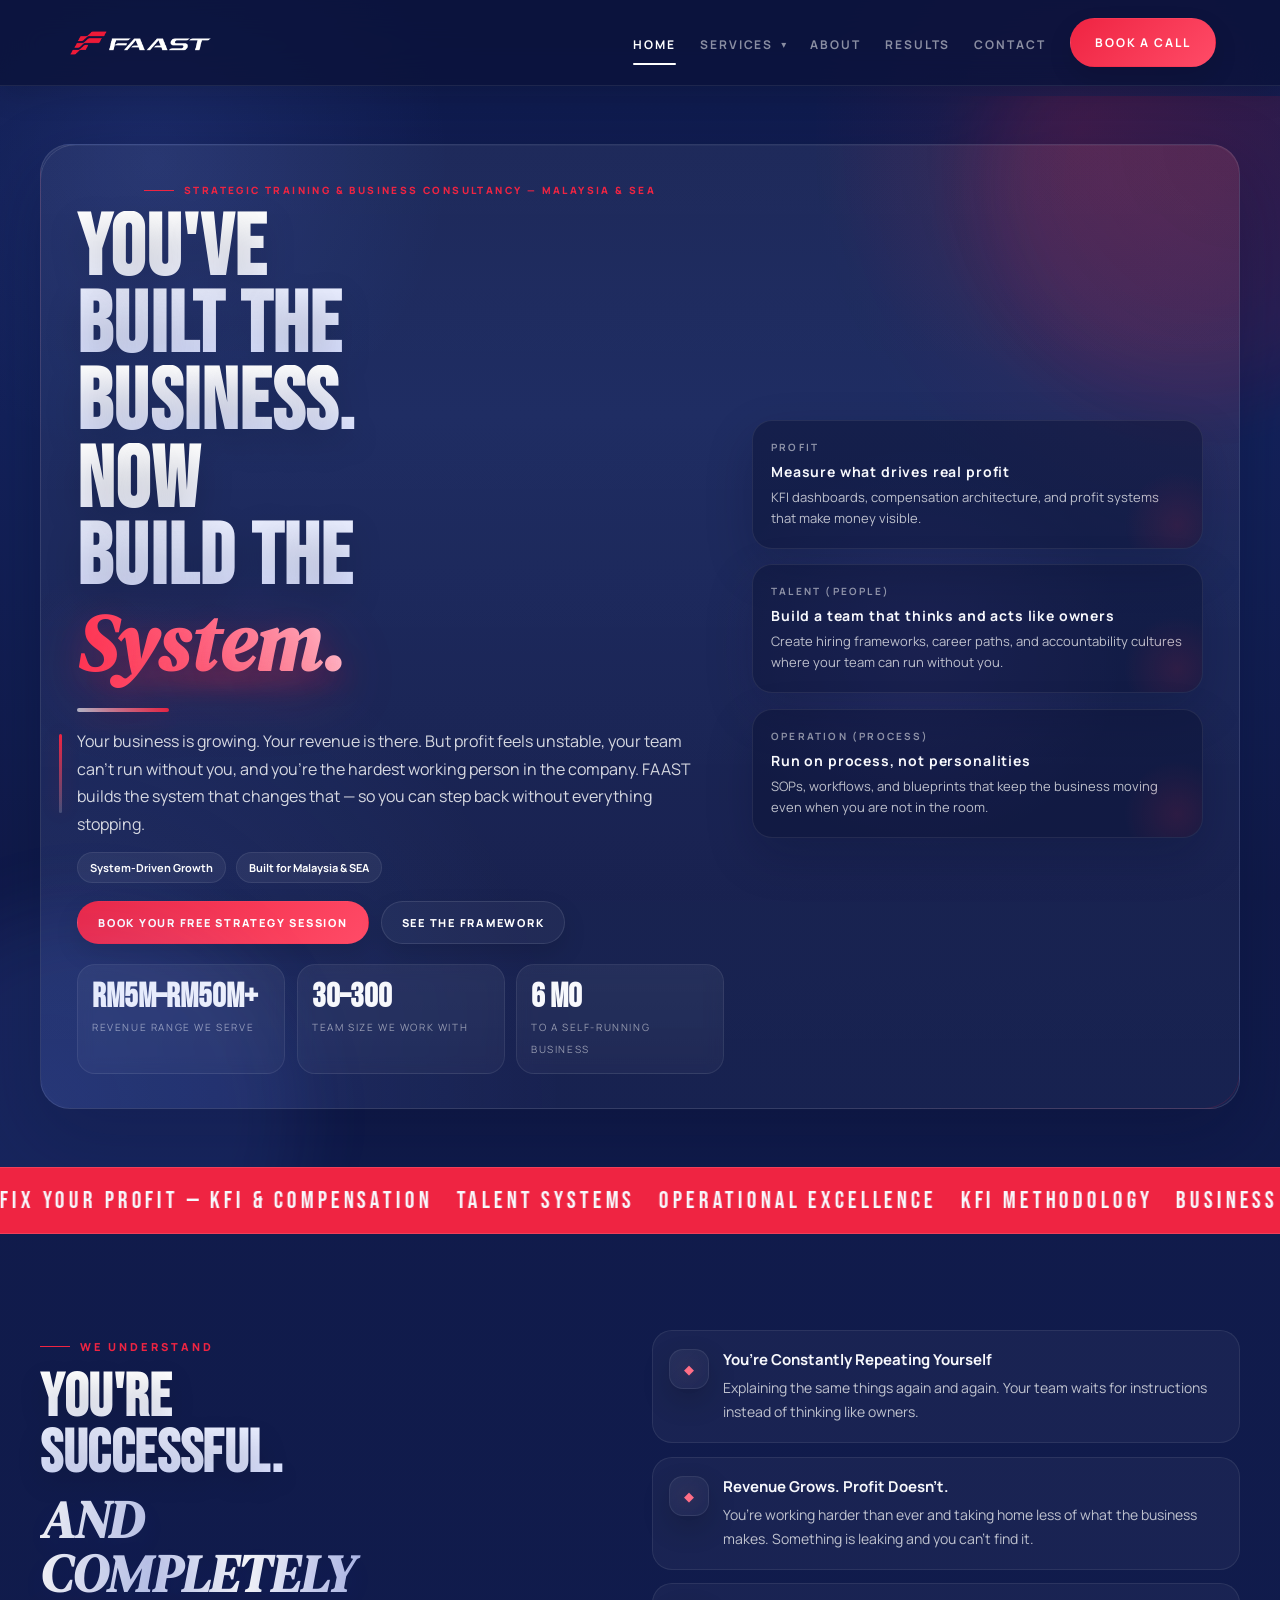
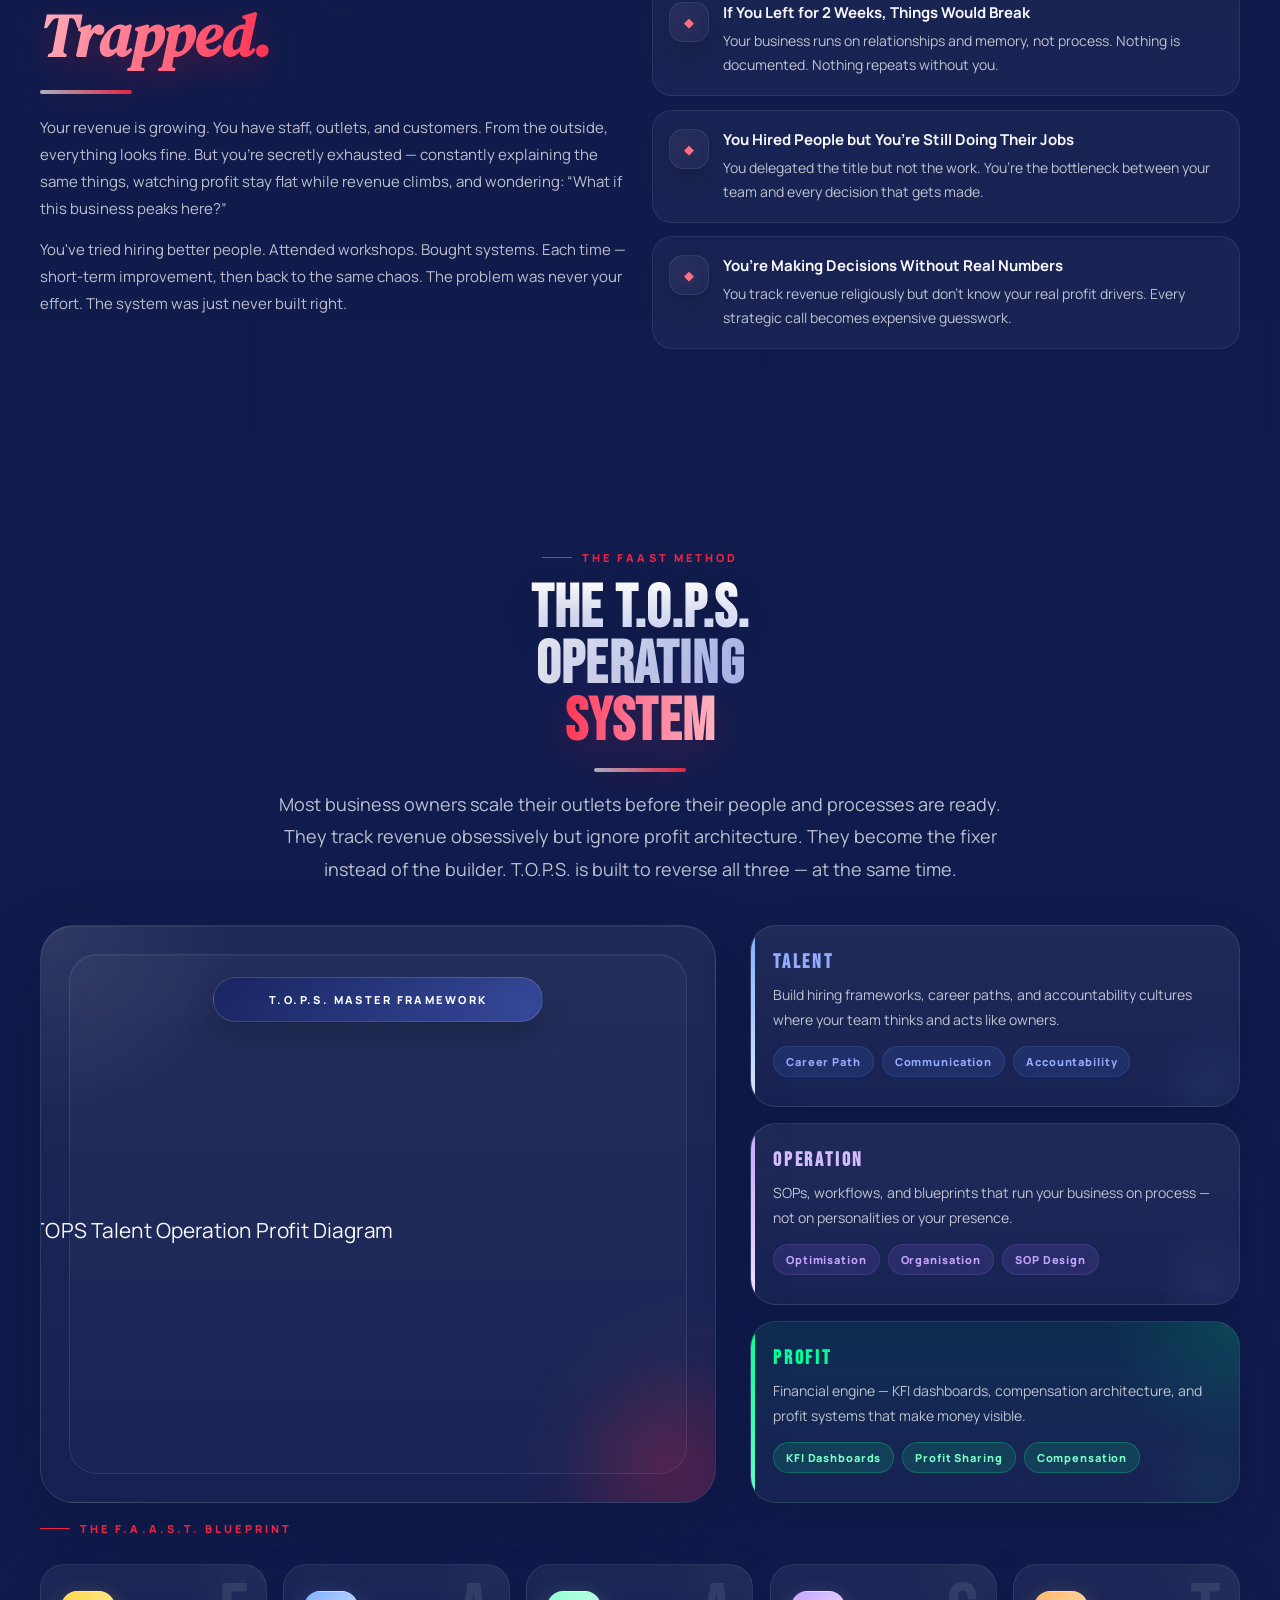
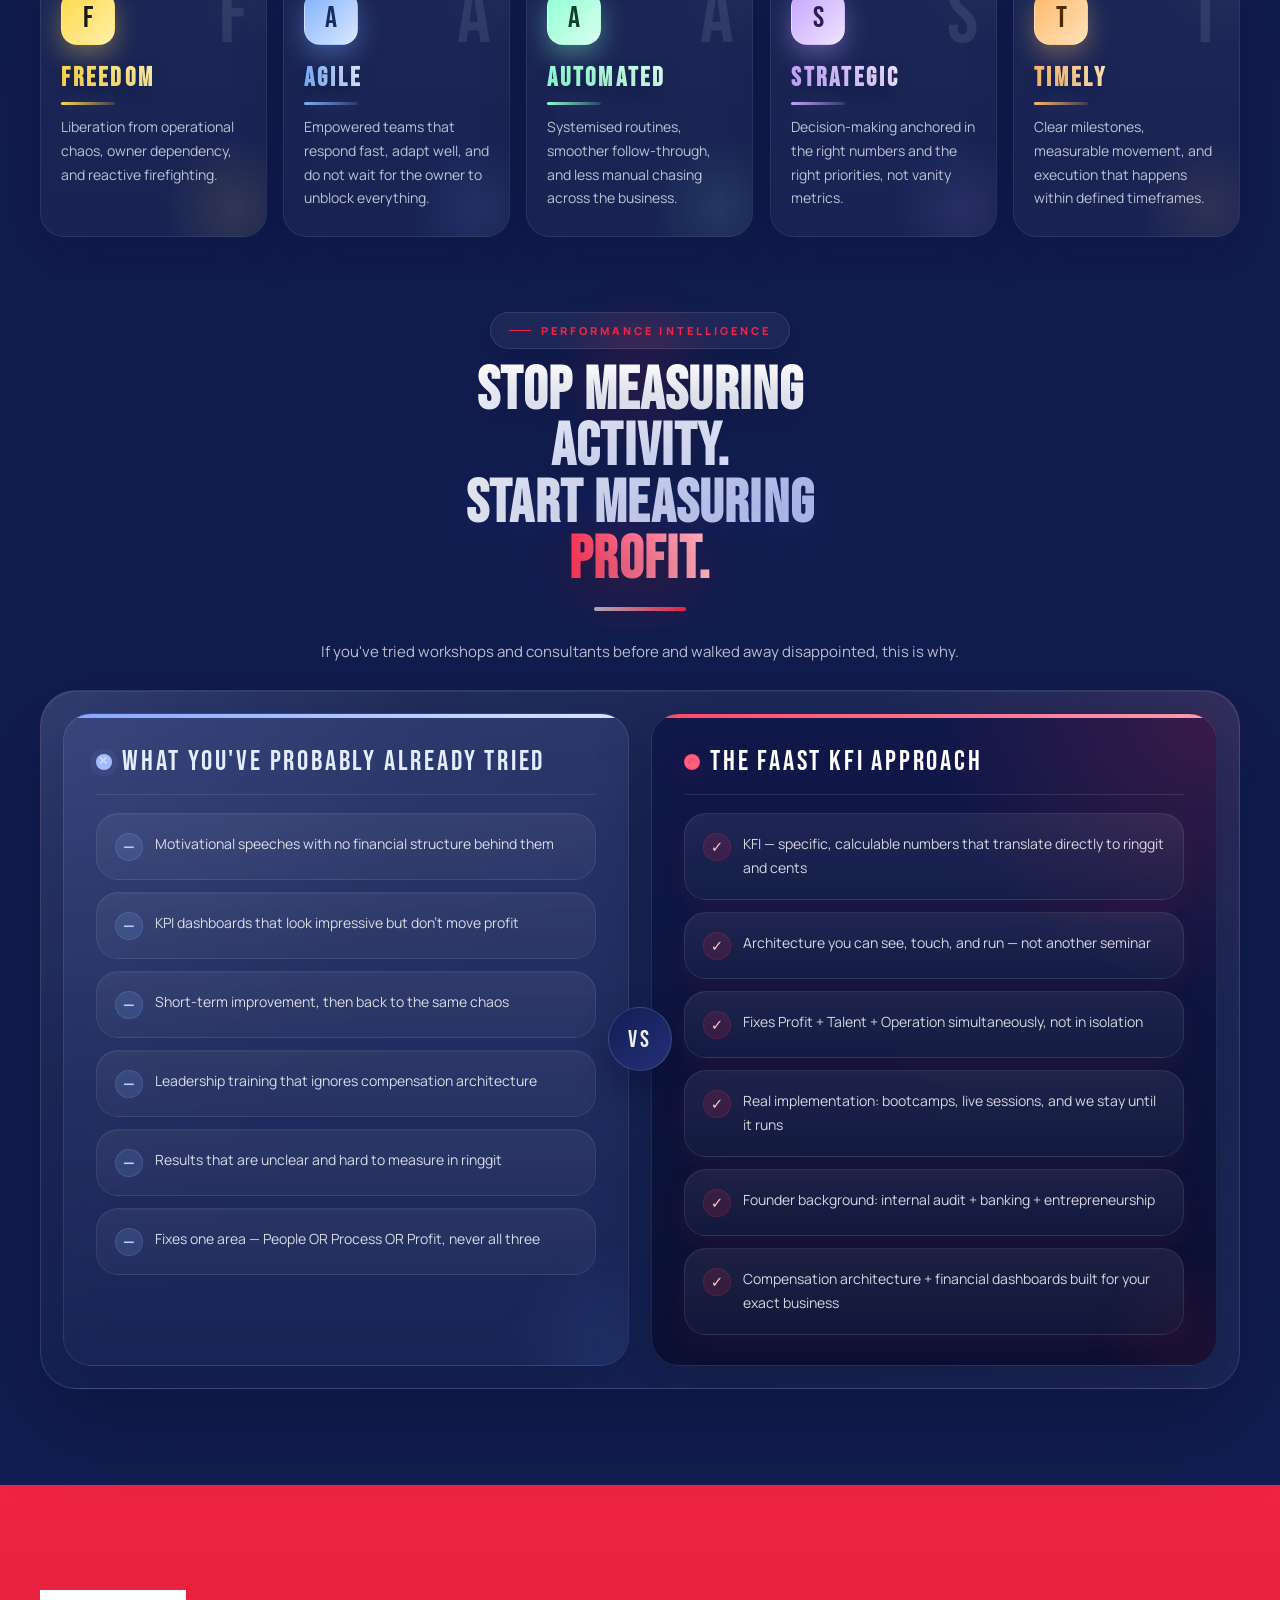
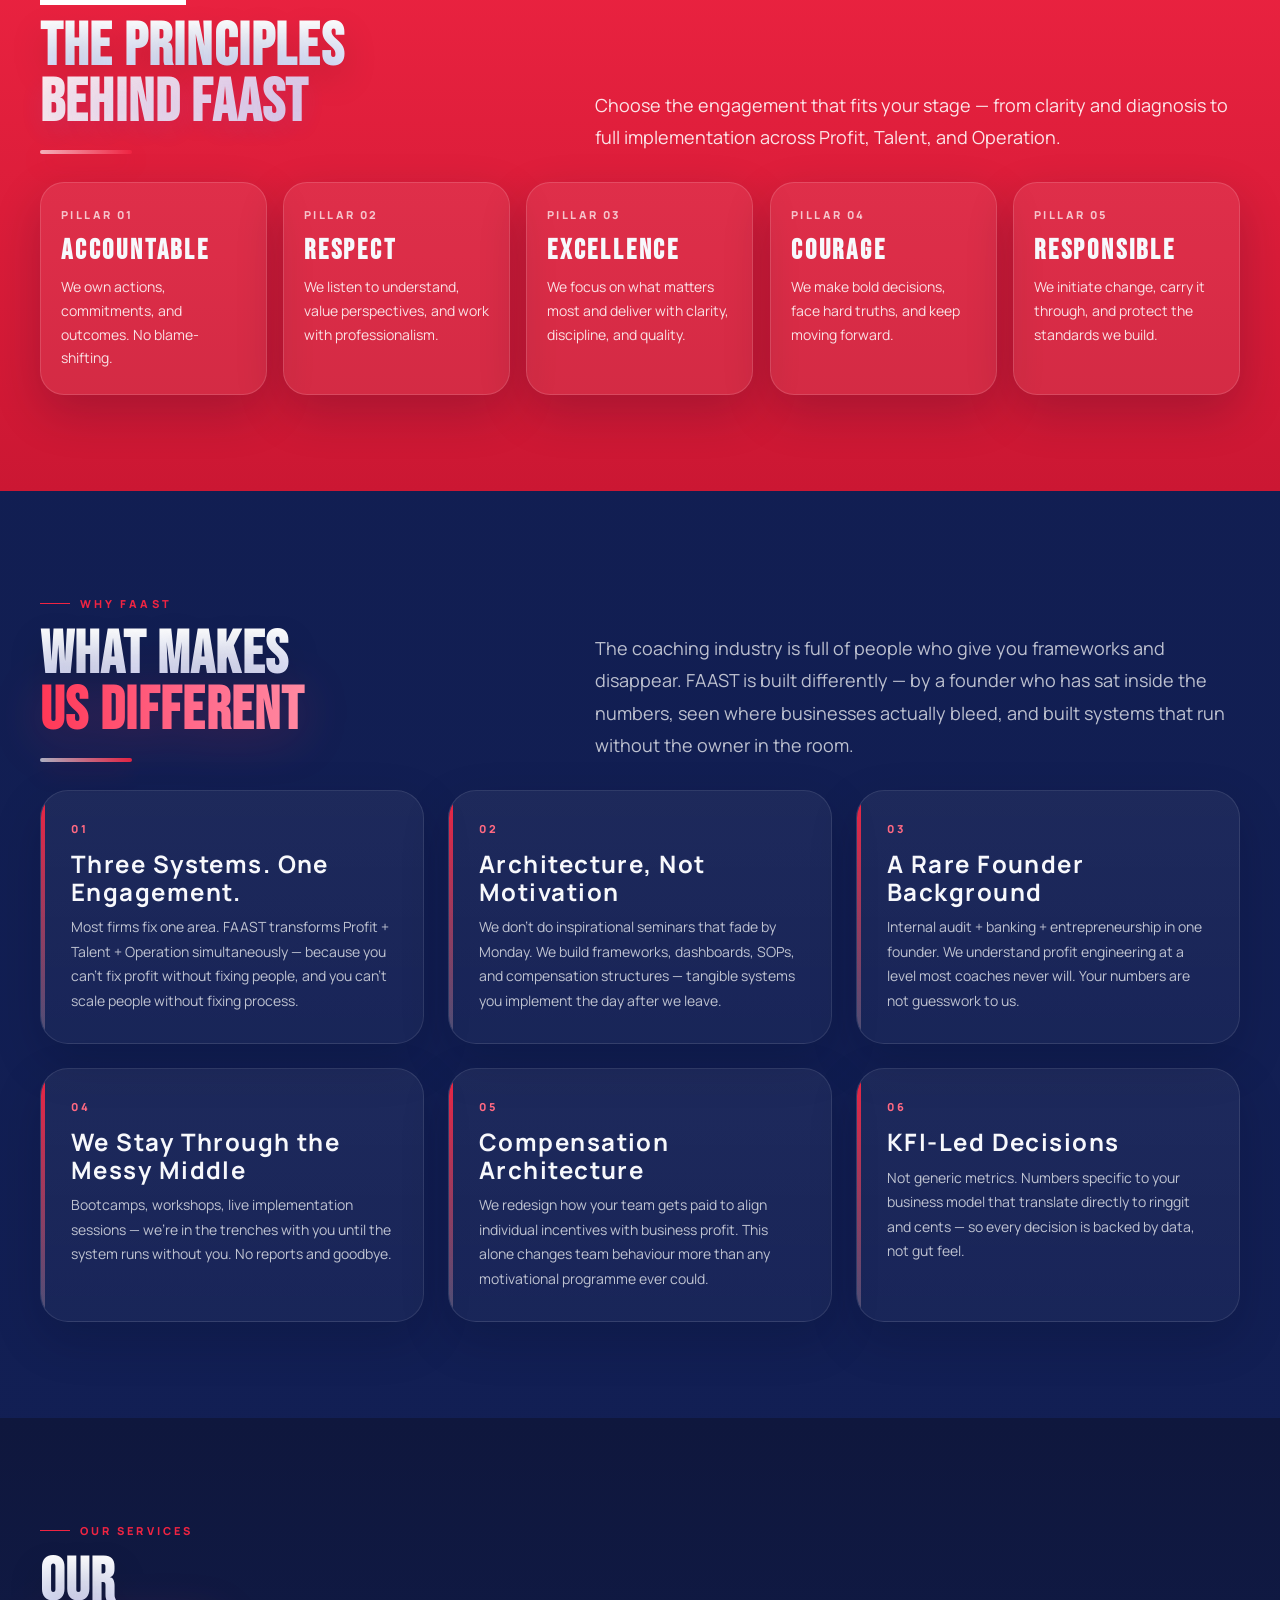
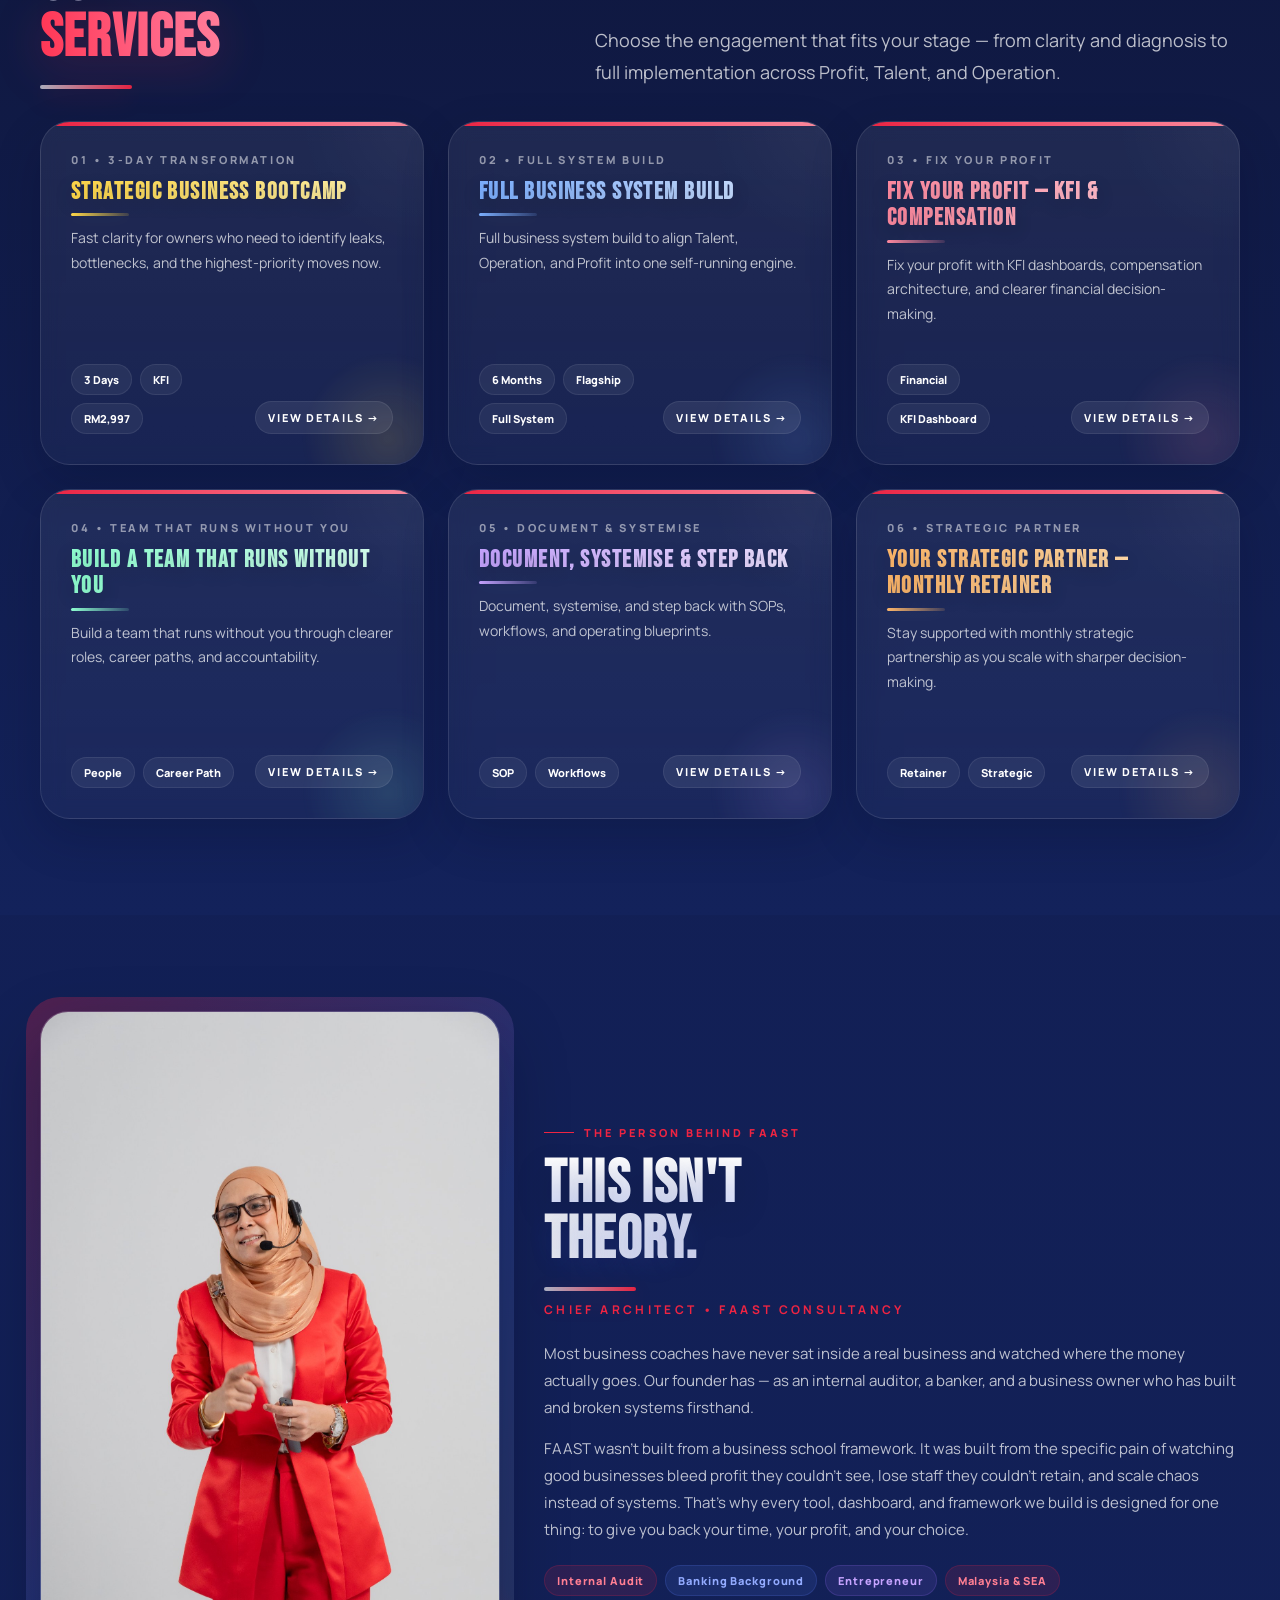
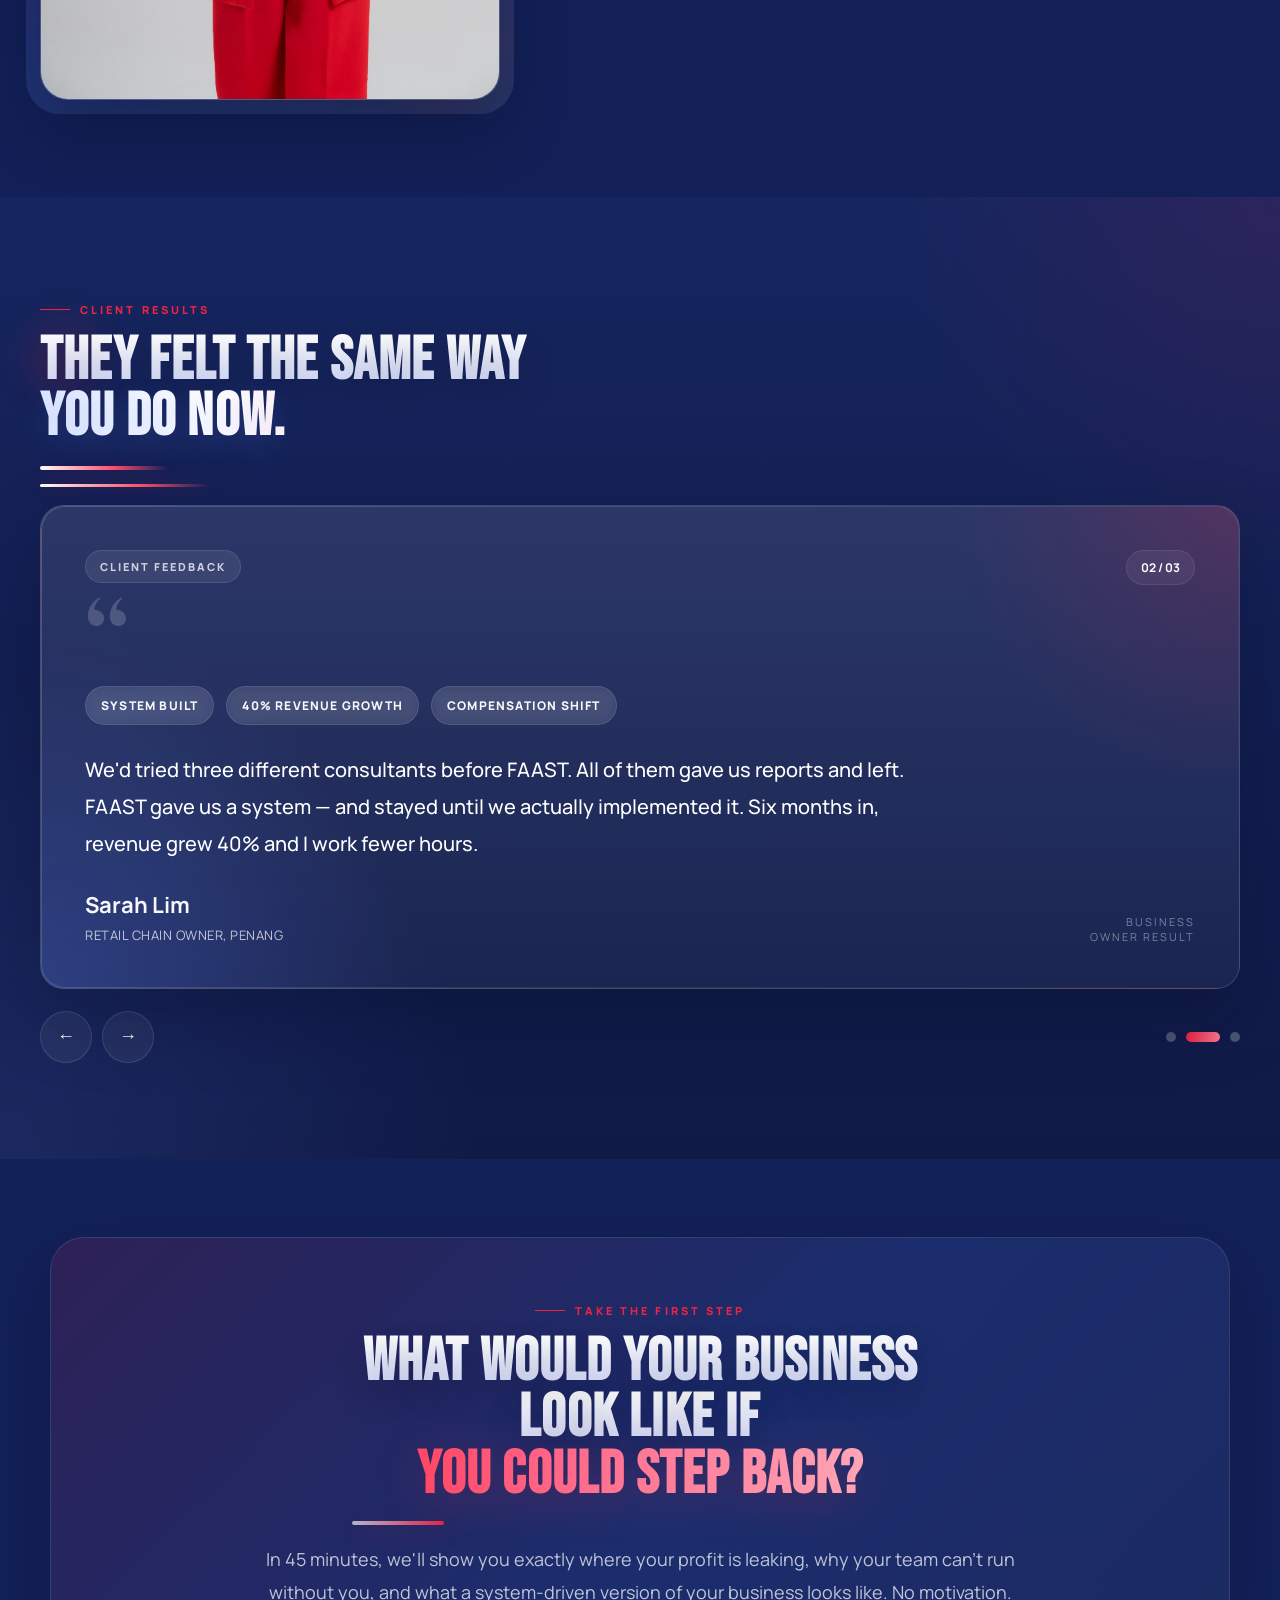
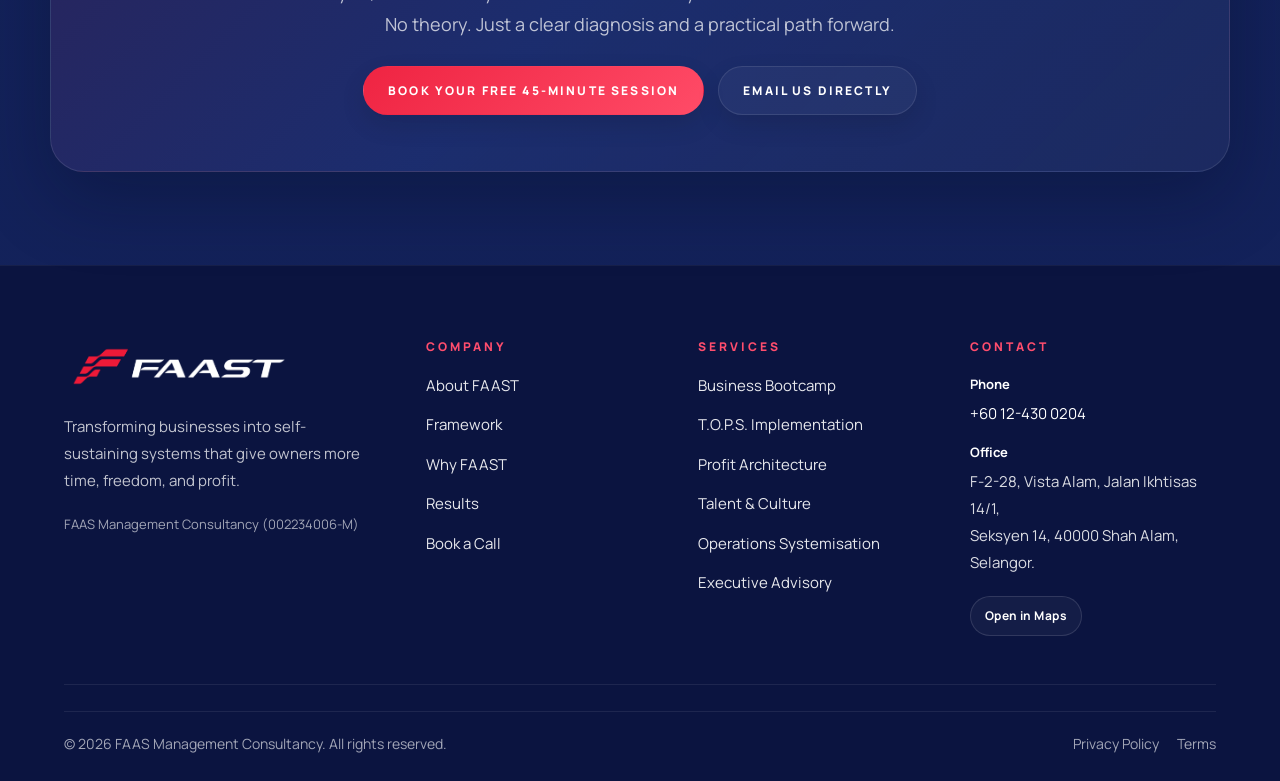
==== commit 6e0013aa: "UP" ====
--- a/index.html
+++ b/index.html
@@ -68,8 +68,8 @@
 }
 .section-tag::before{content:"";width:30px;height:1px;background:var(--red)}
 .h1,.h2,.h3,.display,.bebas{font-family:'Bebas Neue',sans-serif;letter-spacing:.02em}
-.display{font-size:clamp(42px,6.2vw,82px);line-height:.92}
-.h1{font-size:clamp(34px,4.6vw,60px);line-height:.94}
+.display{font-size:clamp(64px,10vw,138px);line-height:.88}
+.h1{font-size:clamp(48px,6vw,92px);line-height:.92}
 .h2{font-size:clamp(40px,5vw,72px);line-height:.95}
 .h3{font-size:clamp(24px,3vw,34px);line-height:1}
 .eyebrow{font-size:12px;letter-spacing:.28em;text-transform:uppercase;color:var(--muted-2);font-weight:700}
@@ -382,15 +382,16 @@
 }
 .hero::before{width:420px;height:420px;border-radius:50%;background:rgba(239,36,66,.18);top:-120px;right:-120px}
 .hero::after{width:420px;height:420px;border-radius:50%;background:rgba(95,130,255,.16);bottom:-160px;left:-120px}
-.hero-panel{position:relative;overflow:hidden;padding:44px 40px 52px;border-radius:36px;
+.hero-panel{
+  position:relative;overflow:hidden;padding:48px 44px;border-radius:36px;
   background:
     radial-gradient(circle at top right, rgba(239,36,66,.12), transparent 28%),
     radial-gradient(circle at left bottom, rgba(95,130,255,.14), transparent 34%),
     linear-gradient(180deg, rgba(255,255,255,.06), rgba(255,255,255,.03));
   border:1px solid rgba(255,255,255,.10);box-shadow:var(--shadow)
 }
-.hero-grid{display:grid;grid-template-columns:minmax(0,1.08fr) minmax(320px,.92fr);gap:34px;align-items:start}
-.hero-copy{display:grid;gap:12px;align-content:start}
+.hero-grid{display:grid;grid-template-columns:minmax(0,1.18fr) minmax(320px,.82fr);gap:40px;align-items:start}
+.hero-copy{display:grid;gap:18px;align-content:start}
 .hero-copy .section-tag{margin-bottom:0}
 .hero-copy .display{margin-bottom:0;max-width:10ch}
 .hero-copy p{margin-bottom:0}
@@ -398,7 +399,7 @@
 .stat-card{padding:18px;border-radius:20px;background:rgba(255,255,255,.04);border:1px solid rgba(255,255,255,.08)}
 .stat-card strong{display:block;font-family:'Bebas Neue',sans-serif;font-size:42px;line-height:1}
 .stat-card span{font-size:11px;letter-spacing:.18em;text-transform:uppercase;color:var(--muted-2)}
-.hero-side{display:flex;flex-direction:column;justify-content:flex-start;gap:18px;padding-top:52px;}
+.hero-side{display:grid;gap:16px}
 .hero-feature{padding:24px;border-radius:24px;background:rgba(9,16,50,.45);border:1px solid rgba(255,255,255,.08)}
 .hero-feature h4{font-size:15px;margin-bottom:8px}
 .hero-feature p{font-size:14px;line-height:1.7;color:var(--muted)}
@@ -2362,22 +2363,144 @@
 }
 
 
-/* === HERO FIX: align cards with title block and prevent oversized/cropped heading === */
-.hero-side .hero-feature{transform:none !important;}
-.hero-side .hero-feature:nth-child(1),
-.hero-side .hero-feature:nth-child(2),
-.hero-side .hero-feature:nth-child(3){transform:none !important;}
-.hero-copy .section-tag{margin-bottom:8px;}
-.hero-copy .lead{max-width:640px;font-size:18px;line-height:1.72;}
-.hero-stats{margin-top:6px;}
+/* ===== SYNC DIAGRAM + CARD ===== */
+.framework-top{
+  position:relative;
+}
+.diagram-card{
+  position:relative;
+}
+.tops-image-stage{
+  position:relative;
+  isolation:isolate;
+}
+.tops-sync-layer{
+  position:absolute;
+  inset:82px 24px 28px;
+  pointer-events:none;
+  z-index:2;
+}
+.tops-sync-zone{
+  position:absolute;
+  border:none;
+  outline:none;
+  background:transparent;
+  border-radius:50%;
+  pointer-events:auto;
+  cursor:pointer;
+  opacity:1;
+}
+.tops-sync-zone::before{
+  content:"";
+  position:absolute;
+  inset:-10px;
+  border-radius:50%;
+  opacity:0;
+  transform:scale(.92);
+  transition:opacity .28s ease, transform .28s ease, box-shadow .28s ease, border-color .28s ease;
+  border:3px solid transparent;
+}
+.zone-profit{
+  width:34%;
+  aspect-ratio:1/1;
+  left:36%;
+  top:8%;
+  transform:translateX(-50%);
+}
+.zone-talent{
+  width:31%;
+  aspect-ratio:1/1;
+  left:23%;
+  top:38%;
+}
+.zone-operation{
+  width:31%;
+  aspect-ratio:1/1;
+  right:18%;
+  top:39%;
+}
+
+.note-card{
+  transition:transform .28s ease, border-color .28s ease, box-shadow .28s ease, background .28s ease, filter .28s ease;
+}
+.note-card.talent{
+  box-shadow:0 0 0 rgba(125,176,255,0);
+}
+.note-card.operation{
+  box-shadow:0 0 0 rgba(198,164,255,0);
+}
+.note-card.profit{
+  background:
+    radial-gradient(circle at top right, rgba(0,255,140,.12), transparent 26%),
+    linear-gradient(180deg,rgba(0,255,140,.08),rgba(255,255,255,.03));
+  box-shadow:0 0 0 rgba(0,255,140,0);
+}
+.note-card.profit::before{background:linear-gradient(180deg,#00ff99,#66ffcc)}
+.note-card.profit::after{background:radial-gradient(circle, rgba(0,255,140,.28), transparent 68%)}
+.note-card.profit h4{color:#00ff99}
+.chip.green{
+  background:rgba(0,255,140,.12);
+  color:#7affc7;
+  border-color:rgba(0,255,140,.24);
+}
+
+.framework-top.sync-profit .zone-profit::before,
+.framework-top.sync-talent .zone-talent::before,
+.framework-top.sync-operation .zone-operation::before{
+  opacity:1;
+  transform:scale(1);
+}
+.framework-top.sync-profit .zone-profit::before{
+  border-color:rgba(0,255,140,.72);
+  box-shadow:0 0 0 7px rgba(0,255,140,.10), 0 0 34px rgba(0,255,140,.32), inset 0 0 20px rgba(0,255,140,.14);
+}
+.framework-top.sync-talent .zone-talent::before{
+  border-color:rgba(125,176,255,.78);
+  box-shadow:0 0 0 7px rgba(125,176,255,.11), 0 0 34px rgba(125,176,255,.34), inset 0 0 20px rgba(125,176,255,.16);
+}
+.framework-top.sync-operation .zone-operation::before{
+  border-color:rgba(198,164,255,.82);
+  box-shadow:0 0 0 7px rgba(198,164,255,.11), 0 0 34px rgba(198,164,255,.34), inset 0 0 20px rgba(198,164,255,.16);
+}
+
+.framework-top.sync-profit .note-card.profit,
+.framework-top.sync-talent .note-card.talent,
+.framework-top.sync-operation .note-card.operation{
+  transform:translateY(-8px) scale(1.01);
+  border-color:rgba(255,255,255,.18);
+}
+.framework-top.sync-profit .note-card.profit{
+  box-shadow:0 18px 50px rgba(0,255,140,.16), 0 0 0 1px rgba(0,255,140,.18) inset;
+}
+.framework-top.sync-talent .note-card.talent{
+  box-shadow:0 18px 50px rgba(125,176,255,.16), 0 0 0 1px rgba(125,176,255,.18) inset;
+}
+.framework-top.sync-operation .note-card.operation{
+  box-shadow:0 18px 50px rgba(198,164,255,.16), 0 0 0 1px rgba(198,164,255,.18) inset;
+}
+
+.framework-top.sync-profit .tops-image-wrap img{
+  filter:drop-shadow(0 30px 80px rgba(0,255,140,.10));
+}
+.framework-top.sync-talent .tops-image-wrap img{
+  filter:drop-shadow(0 30px 80px rgba(125,176,255,.12));
+}
+.framework-top.sync-operation .tops-image-wrap img{
+  filter:drop-shadow(0 30px 80px rgba(198,164,255,.12));
+}
+
 @media (max-width:1100px){
-  .hero-grid{grid-template-columns:1fr;gap:24px;align-items:start;}
-  .hero-side{padding-top:0;}
+  .tops-sync-layer{
+    inset:82px 18px 22px;
+  }
 }
 @media (max-width:820px){
-  .hero-panel{padding:32px 24px 34px;border-radius:28px;}
-  .hero-copy .display{max-width:none;}
-  .hero-side{padding-top:0;}
+  .tops-sync-layer{
+    inset:74px 12px 18px;
+  }
+  .zone-profit{width:40%; left:36%; top:10%;}
+  .zone-talent{width:37%; left:20%; top:41%;}
+  .zone-operation{width:37%; right:14%; top:42%;}
 }
 
 </style>
@@ -2806,7 +2929,7 @@
 </div>
 </div>
 <div class="framework-notes">
-<div class="note-card talent reveal delay-1">
+<div class="note-card talent reveal delay-1" data-sync="talent">
 <h4>TALENT</h4>
 <p>Build hiring frameworks, career paths, and accountability cultures where your team thinks and acts like owners.</p>
 <div class="chips">
@@ -2815,7 +2938,7 @@
 <span class="chip blue">Accountability</span>
 </div>
 </div>
-<div class="note-card operation reveal delay-2">
+<div class="note-card operation reveal delay-2" data-sync="operation">
 <h4>OPERATION</h4>
 <p>SOPs, workflows, and blueprints that run your business on process — not on personalities or your presence.</p>
 <div class="chips">
@@ -2824,13 +2947,13 @@
 <span class="chip purple">SOP Design</span>
 </div>
 </div>
-<div class="note-card profit reveal delay-3">
+<div class="note-card profit reveal delay-3" data-sync="profit">
 <h4>PROFIT</h4>
 <p>Financial engine — KFI dashboards, compensation architecture, and profit systems that make money visible.</p>
 <div class="chips">
-<span class="chip red">KFI Dashboards</span>
-<span class="chip red">Profit Sharing</span>
-<span class="chip red">Compensation</span>
+<span class="chip green">KFI Dashboards</span>
+<span class="chip green">Profit Sharing</span>
+<span class="chip green">Compensation</span>
 </div>
 </div>
 </div>
@@ -3337,153 +3460,49 @@
   .hero-stats{grid-template-columns:1fr !important;gap:10px !important;}
   .stat-card strong{font-size:30px !important;}
 }
-
-/* ===== FINAL ULTRA POLISH HERO OVERRIDE ===== */
-.display{
-  font-size:clamp(48px,7.2vw,92px) !important;
-  line-height:.9 !important;
-}
-.h1{
-  font-size:clamp(36px,5vw,64px) !important;
-  line-height:.94 !important;
-}
-.hero{
-  padding-top:52px !important;
-  padding-bottom:56px !important;
-}
-.hero-panel{
-  padding:34px 34px 28px !important;
-  border-radius:32px !important;
-  box-shadow:0 24px 72px rgba(6,12,40,.26) !important;
-}
-.hero-grid{
-  display:grid !important;
-  grid-template-columns:minmax(0,1.08fr) minmax(300px,.92fr) !important;
-  gap:28px !important;
-  align-items:start !important;
-}
-.hero-copy{
-  display:grid !important;
-  gap:12px !important;
-  align-content:start !important;
-}
-.hero-copy .display{
-  max-width:8.2ch !important;
-  text-wrap:balance;
-  margin-bottom:4px !important;
-}
-.hero-copy .lead{
-  max-width:660px !important;
-  font-size:16px !important;
-  line-height:1.72 !important;
-}
-.hero-copy .section-tag{
-  margin-bottom:2px !important;
-}
-.hero-copy .btn-row{
-  margin-top:2px !important;
-}
-.hero-copy .badge{
-  font-size:11px !important;
-  padding:7px 12px !important;
-}
-.hero-stats{
-  grid-template-columns:repeat(3,minmax(0,1fr)) !important;
-  gap:12px !important;
-  margin-top:6px !important;
-}
-.hero-stats .stat-card{
-  padding:14px 14px 13px !important;
-  border-radius:18px !important;
-}
-.hero-stats .stat-card strong{
-  font-size:30px !important;
-  line-height:.95 !important;
-}
-.hero-stats .stat-card span{
-  font-size:10px !important;
-  letter-spacing:.14em !important;
-}
-.hero-side{
-  display:flex !important;
-  flex-direction:column !important;
-  justify-content:flex-start !important;
-  gap:14px !important;
-  margin-top:14px !important;
-}
-.hero-feature{
-  padding:20px 22px !important;
-  border-radius:22px !important;
-  background:
-    radial-gradient(circle at 100% 100%, rgba(239,36,66,.10), transparent 22%),
-    linear-gradient(180deg, rgba(10,18,58,.64), rgba(14,25,76,.56)) !important;
-  border:1px solid rgba(255,255,255,.07) !important;
-  box-shadow:0 12px 30px rgba(5,10,34,.18) !important;
-  backdrop-filter:blur(8px) !important;
-  -webkit-backdrop-filter:blur(8px) !important;
-}
-.hero-feature:nth-child(1){transform:translateX(0) !important;}
-.hero-feature:nth-child(2){transform:translateX(20px) !important;}
-.hero-feature:nth-child(3){transform:translateX(0) !important;}
-.hero-feature:hover{
-  transform:translateY(-4px) !important;
-  border-color:rgba(255,255,255,.14) !important;
-  box-shadow:0 20px 42px rgba(6,12,36,.24) !important;
-}
-.hero-feature h4{
-  font-size:14px !important;
-  line-height:1.35 !important;
-  margin-bottom:7px !important;
-}
-.hero-feature p{
-  font-size:13px !important;
-  line-height:1.62 !important;
-}
-.hero-feature .eyebrow{
-  font-size:10px !important;
-  letter-spacing:.22em !important;
-  margin-bottom:9px !important;
-}
-.hero-title .hero-accent{
-  filter:drop-shadow(0 10px 24px rgba(239,36,66,.20)) !important;
-}
-.btn{
-  padding:13px 20px !important;
-  font-size:11px !important;
-  letter-spacing:.16em !important;
-}
-.btn-row{
-  gap:12px !important;
-}
-@media (max-width:1100px){
-  .hero-grid{
-    grid-template-columns:1fr !important;
-    gap:22px !important;
-  }
-  .hero-side{
-    margin-top:0 !important;
-  }
-  .hero-feature:nth-child(2){
-    transform:none !important;
-  }
-}
-@media (max-width:820px){
-  .hero{
-    padding-top:30px !important;
-    padding-bottom:48px !important;
-  }
-  .hero-panel{
-    padding:28px 22px 24px !important;
-  }
-  .hero-copy .display{
-    max-width:none !important;
-  }
-  .hero-copy .lead{
-    font-size:16px !important;
-  }
-}
-
 </style>
+
+
+<script>
+document.addEventListener('DOMContentLoaded', function () {
+  const framework = document.querySelector('.framework-top');
+  if (!framework) return;
+
+  const cards = framework.querySelectorAll('.note-card[data-sync]');
+  const zones = framework.querySelectorAll('.tops-sync-zone[data-sync-target]');
+  let clearTimer = null;
+
+  function setSync(name) {
+    framework.classList.remove('sync-profit', 'sync-talent', 'sync-operation');
+    if (name) framework.classList.add('sync-' + name);
+  }
+
+  function clearSyncSoon() {
+    clearTimeout(clearTimer);
+    clearTimer = setTimeout(() => setSync(''), 30);
+  }
+
+  cards.forEach((card) => {
+    const key = card.getAttribute('data-sync');
+    card.addEventListener('mouseenter', () => {
+      clearTimeout(clearTimer);
+      setSync(key);
+    });
+    card.addEventListener('mouseleave', clearSyncSoon);
+  });
+
+  zones.forEach((zone) => {
+    const key = zone.getAttribute('data-sync-target');
+    zone.addEventListener('mouseenter', () => {
+      clearTimeout(clearTimer);
+      setSync(key);
+    });
+    zone.addEventListener('mouseleave', clearSyncSoon);
+  });
+
+  framework.addEventListener('mouseleave', () => setSync(''));
+});
+</script>
 
 </body>
 </html> 
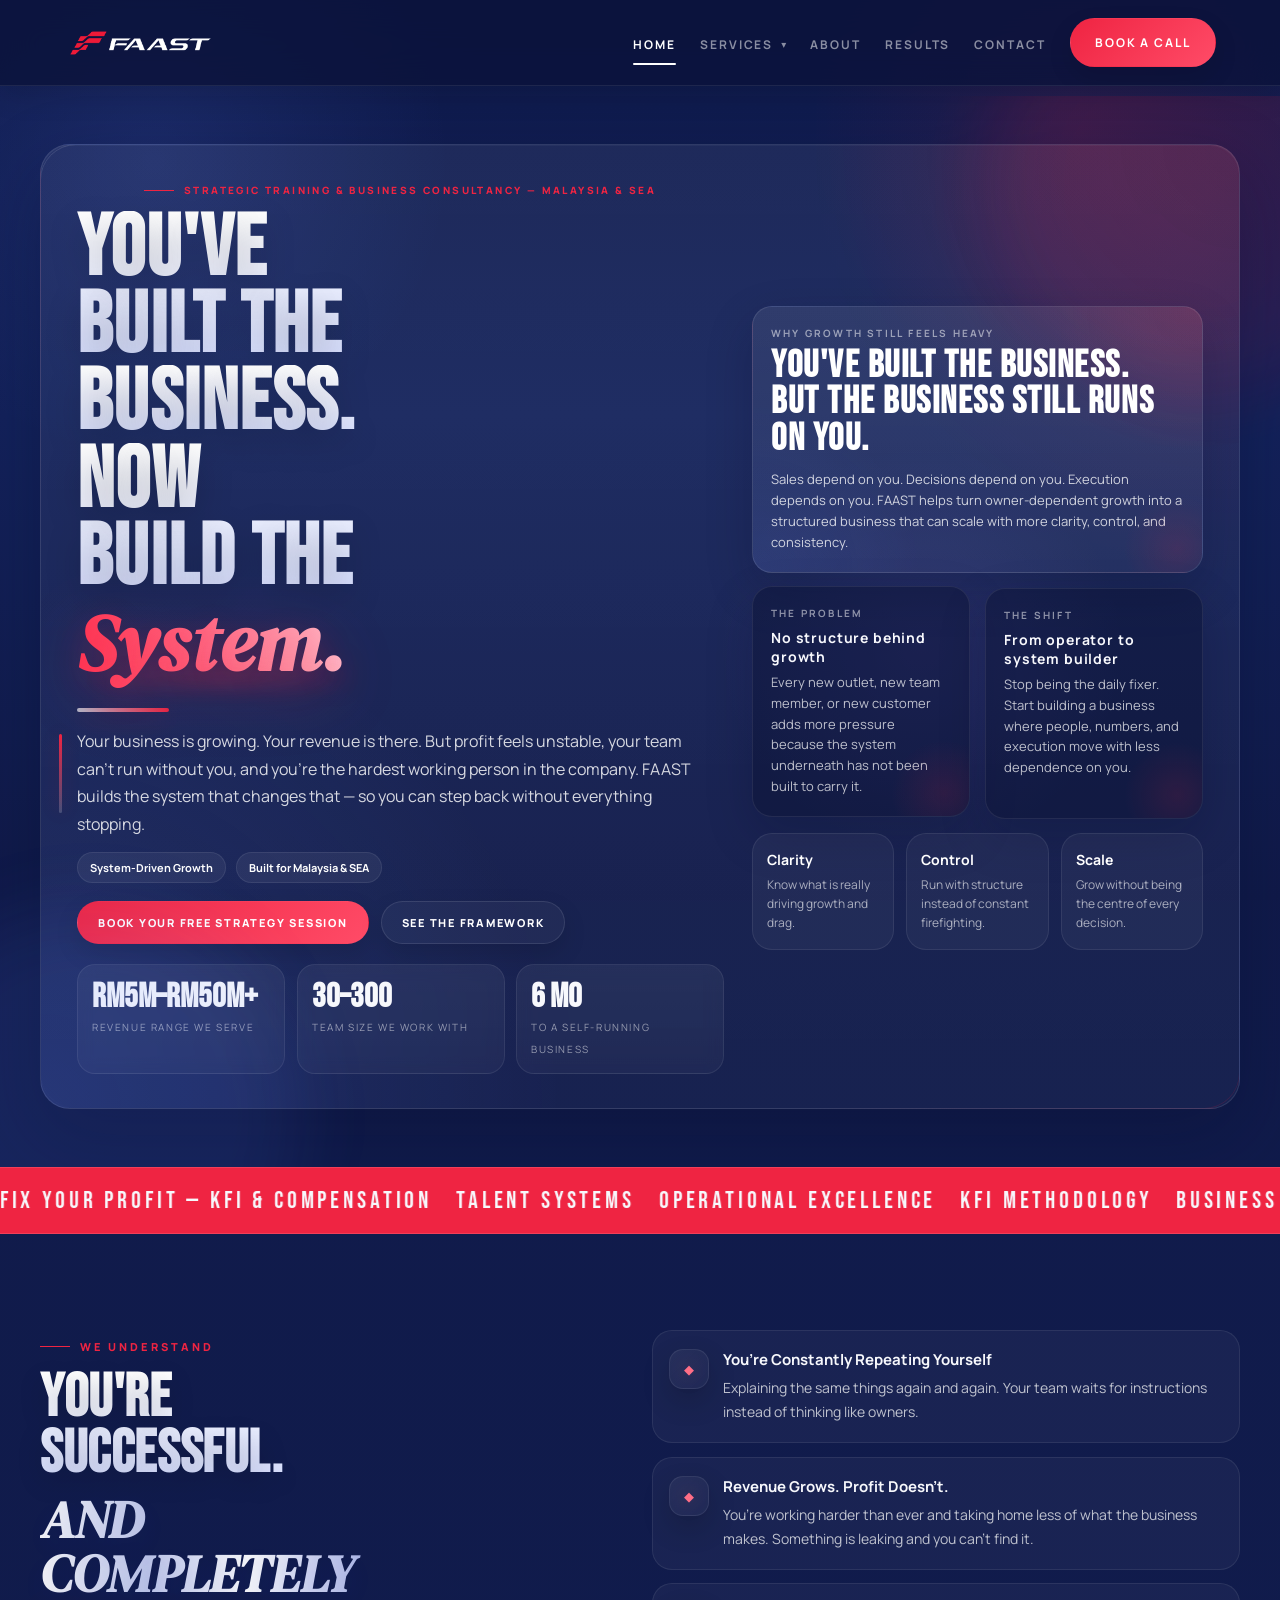
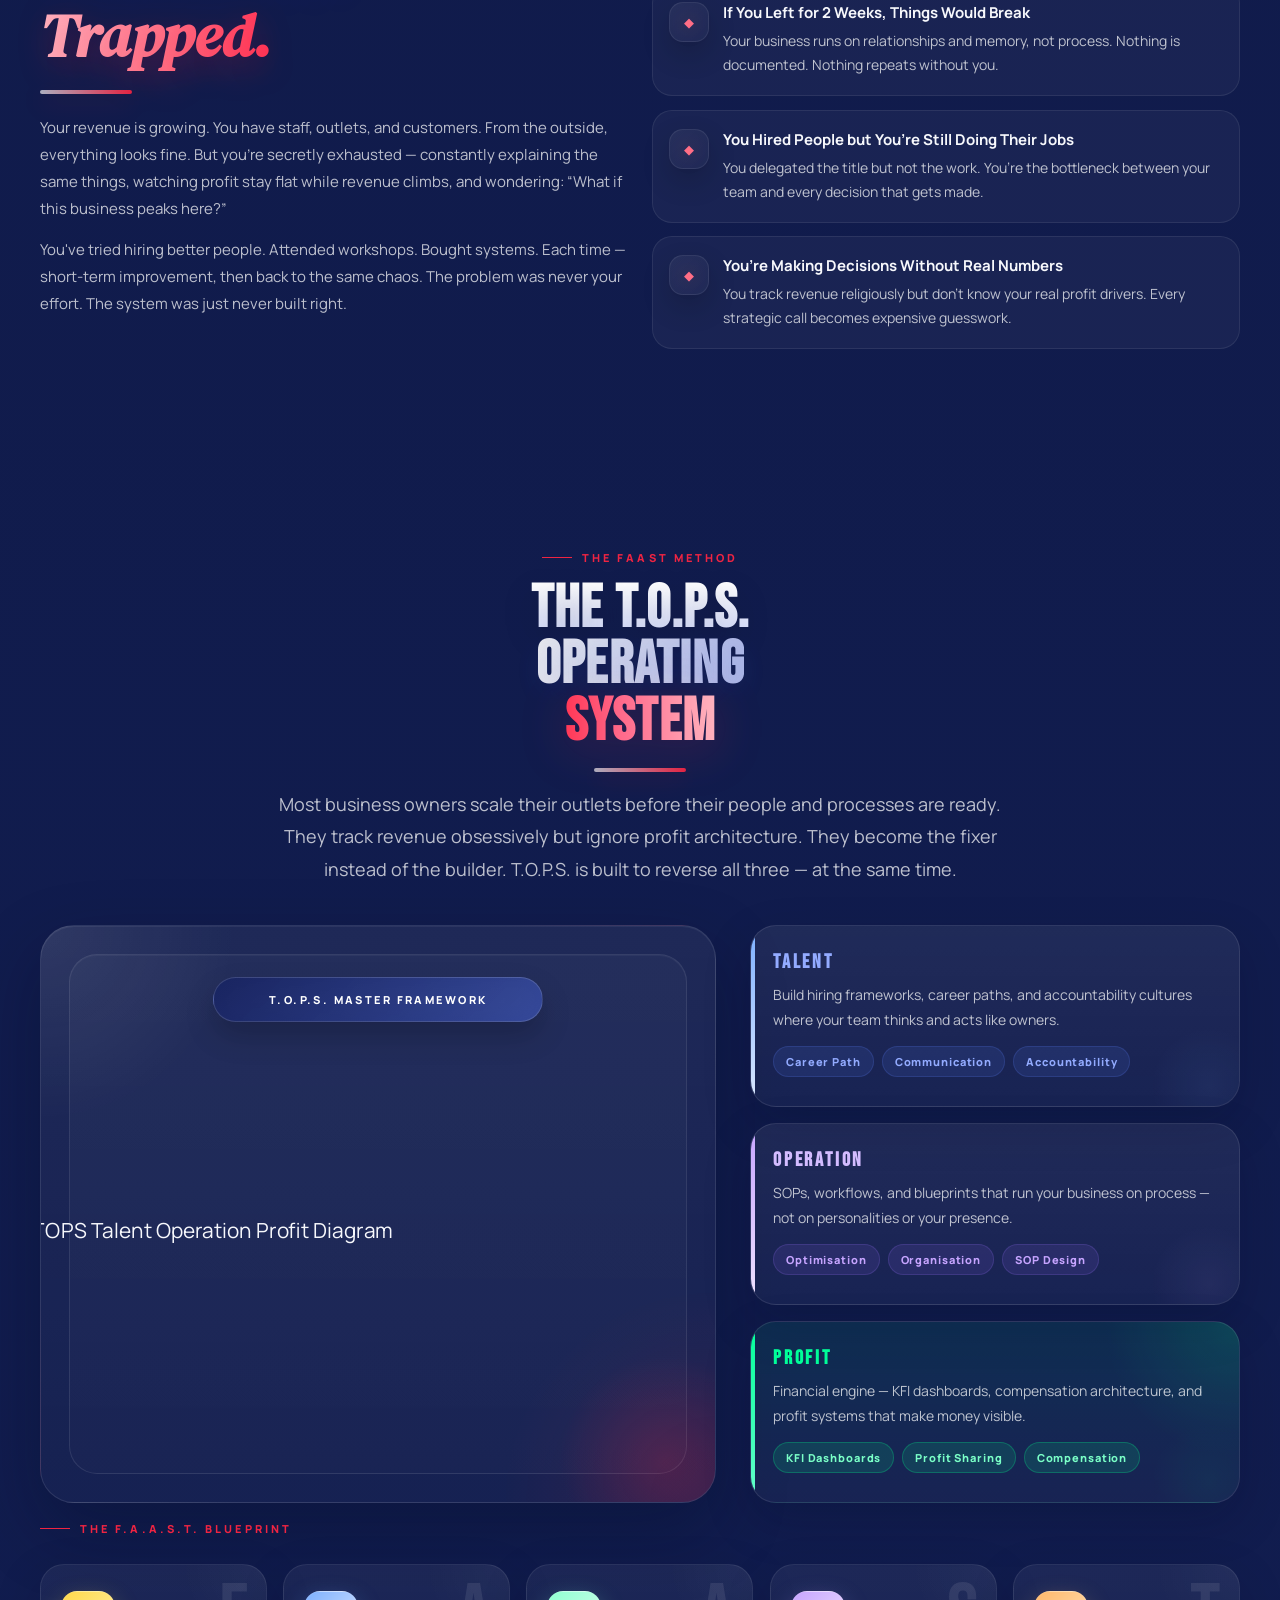
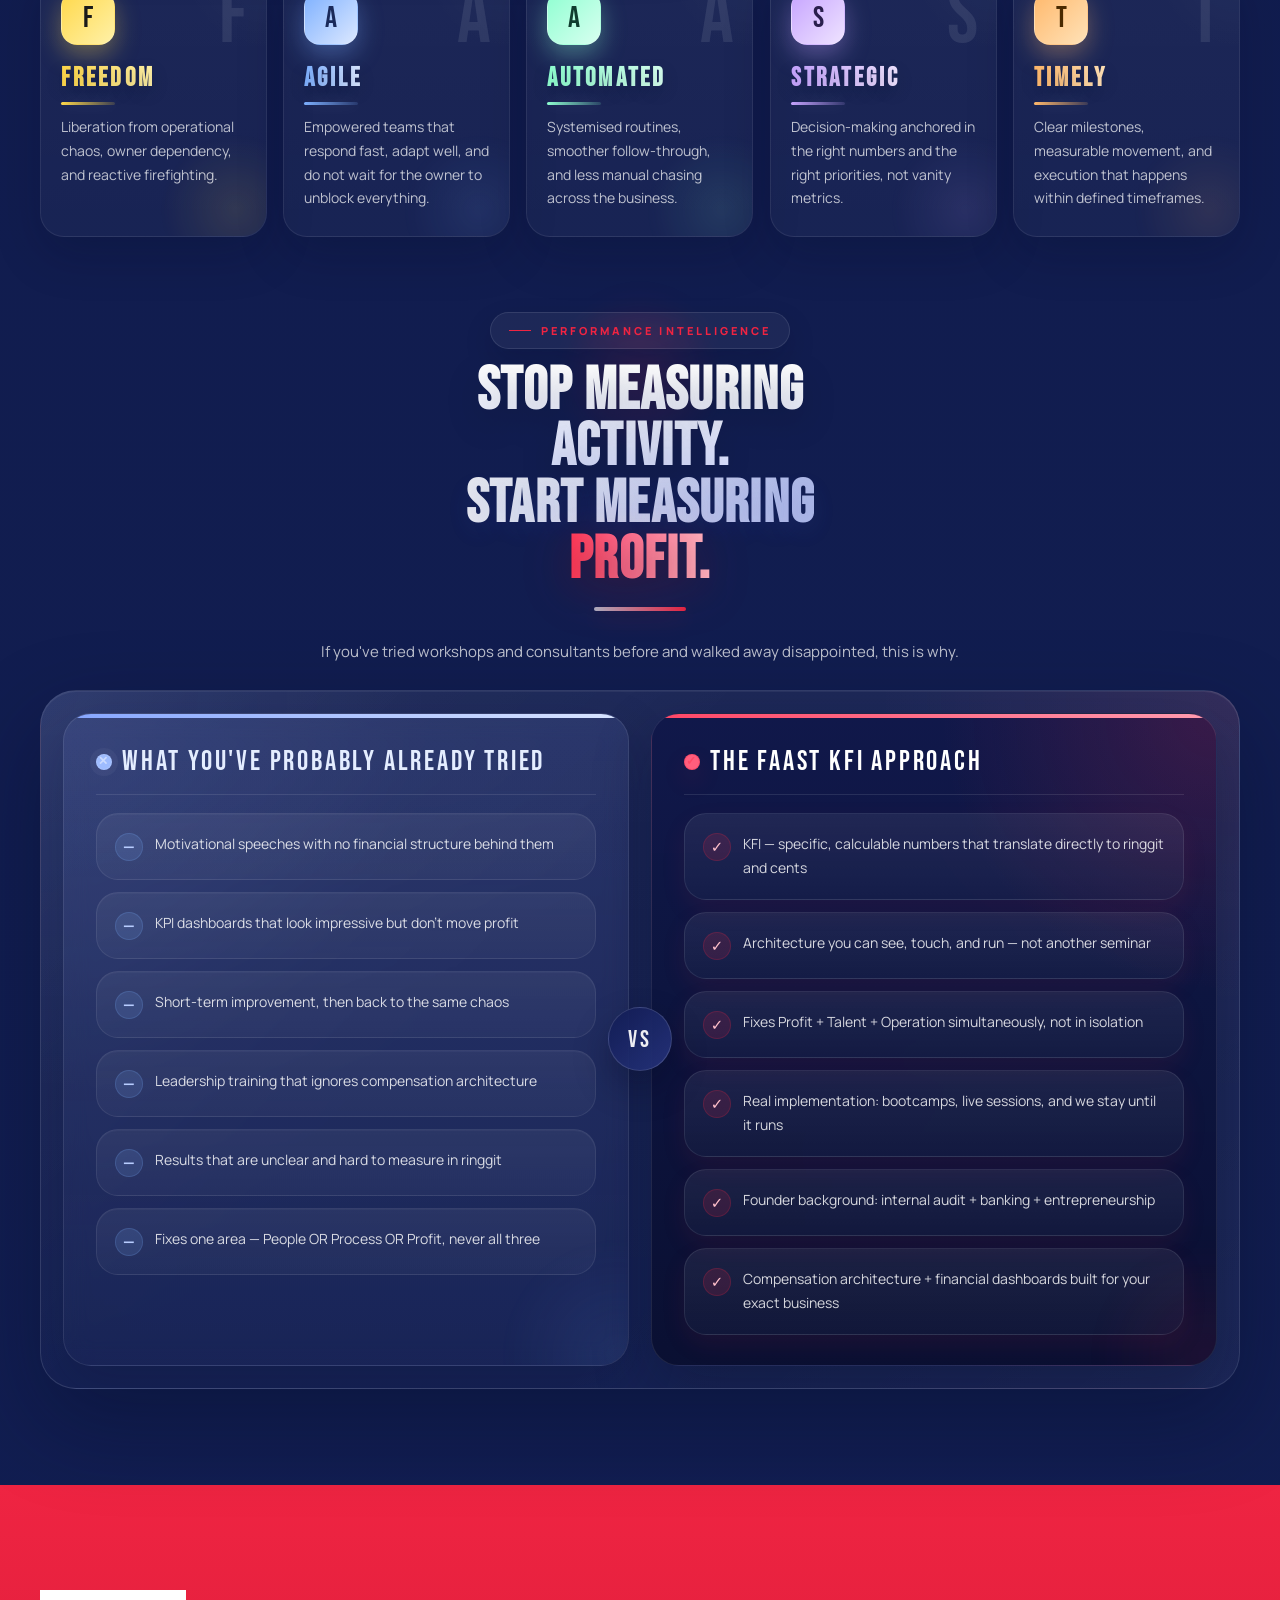
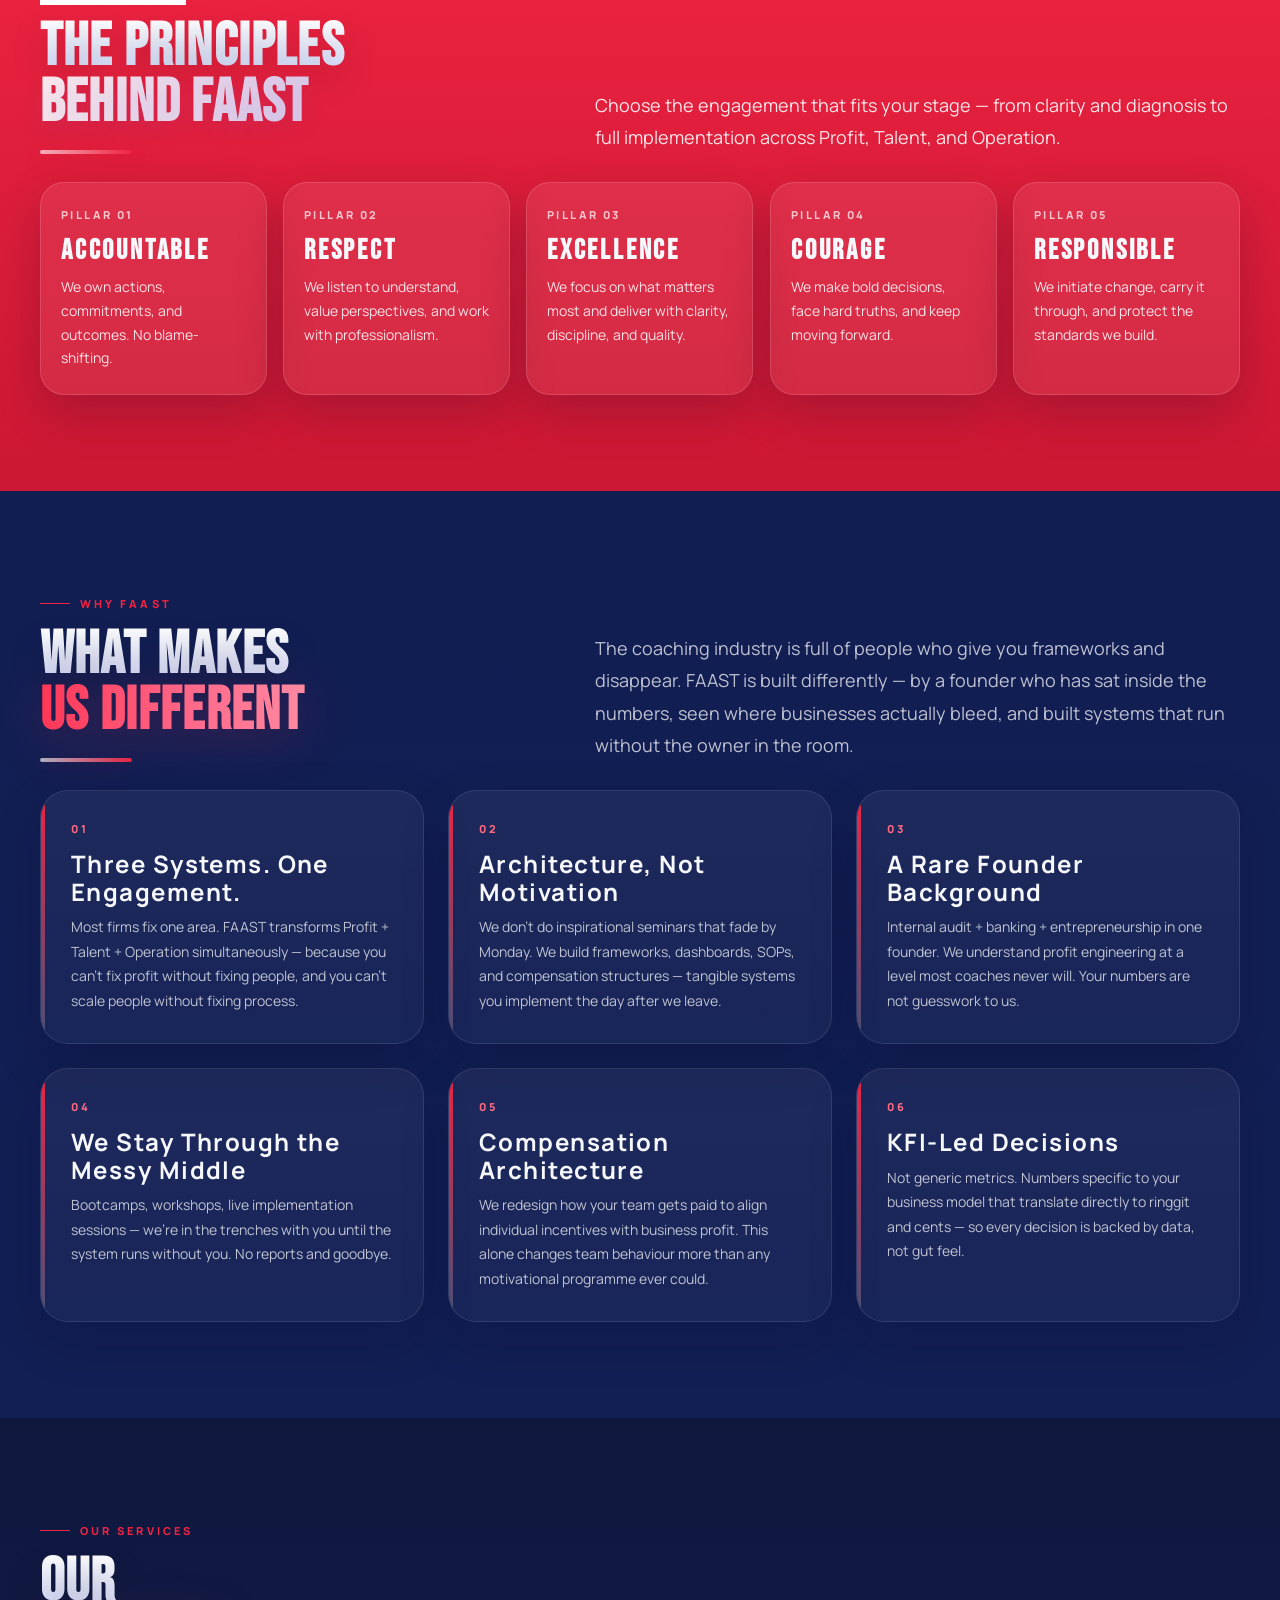
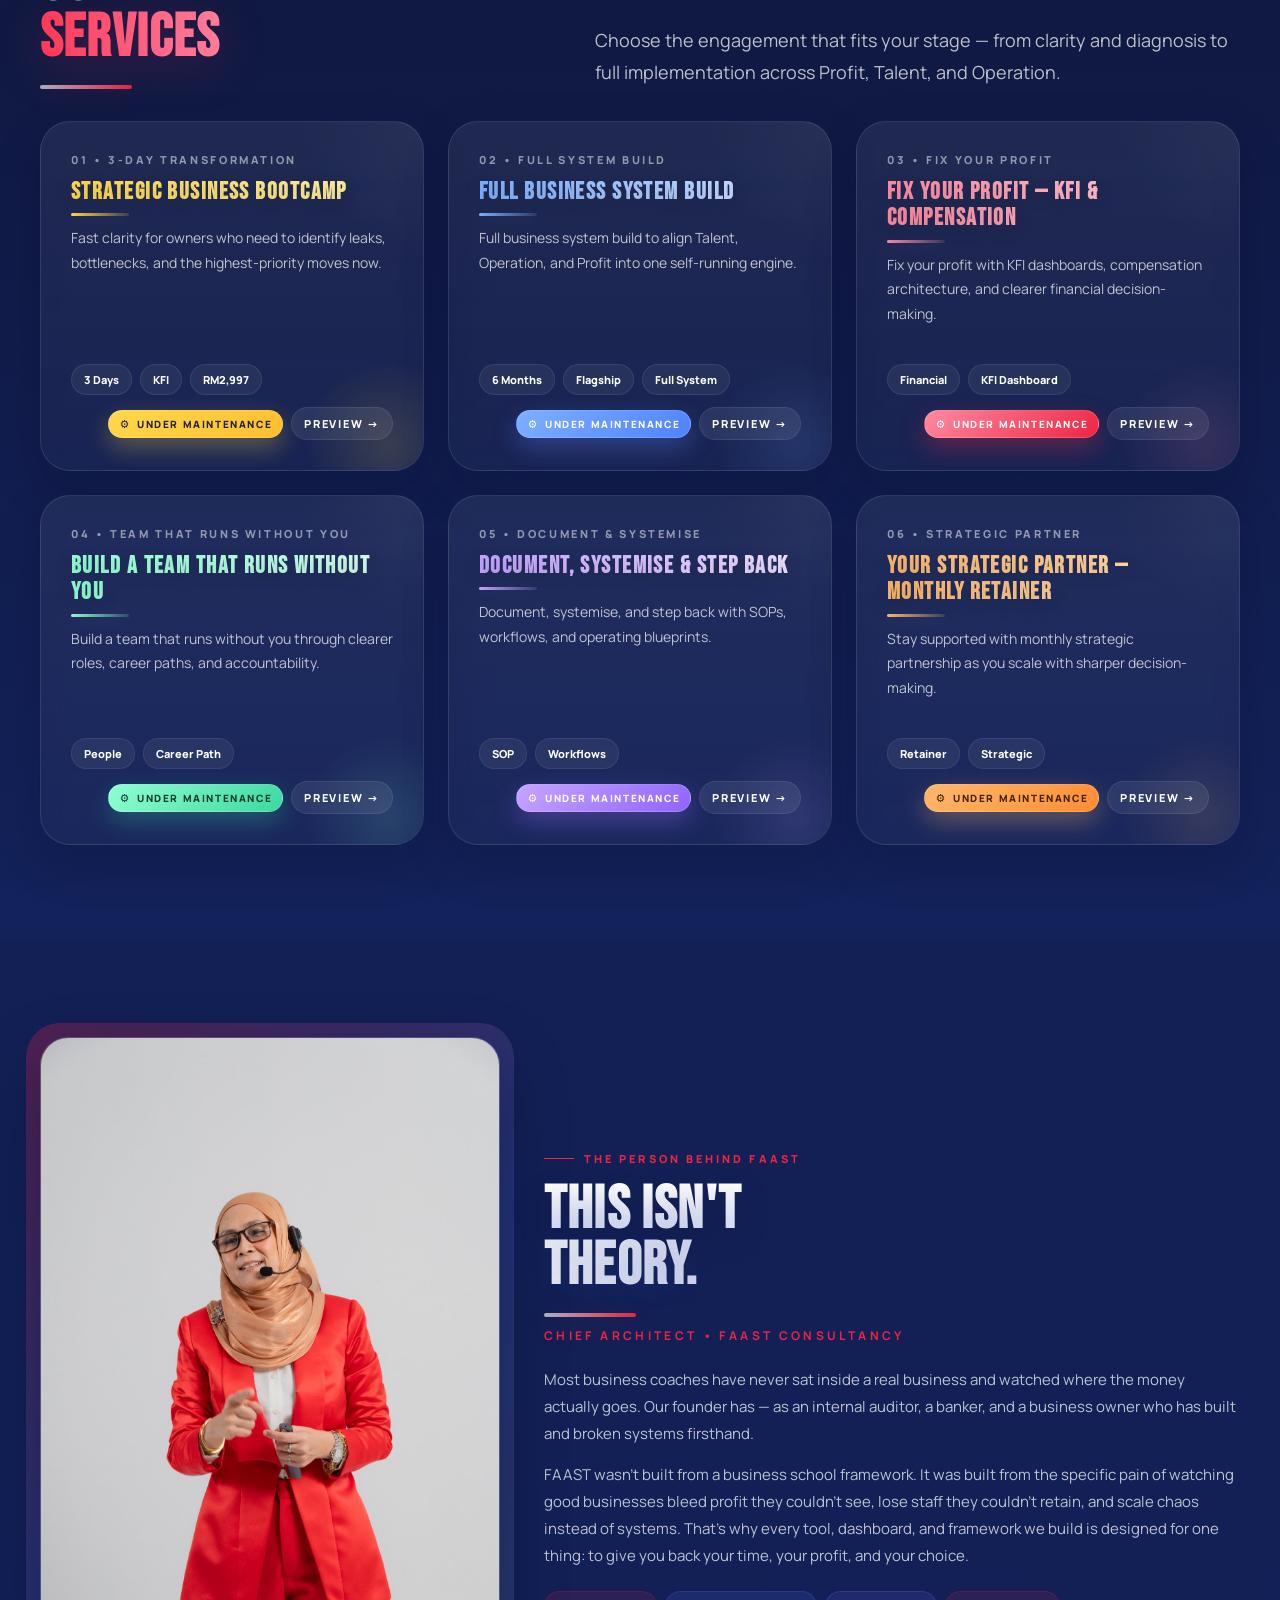
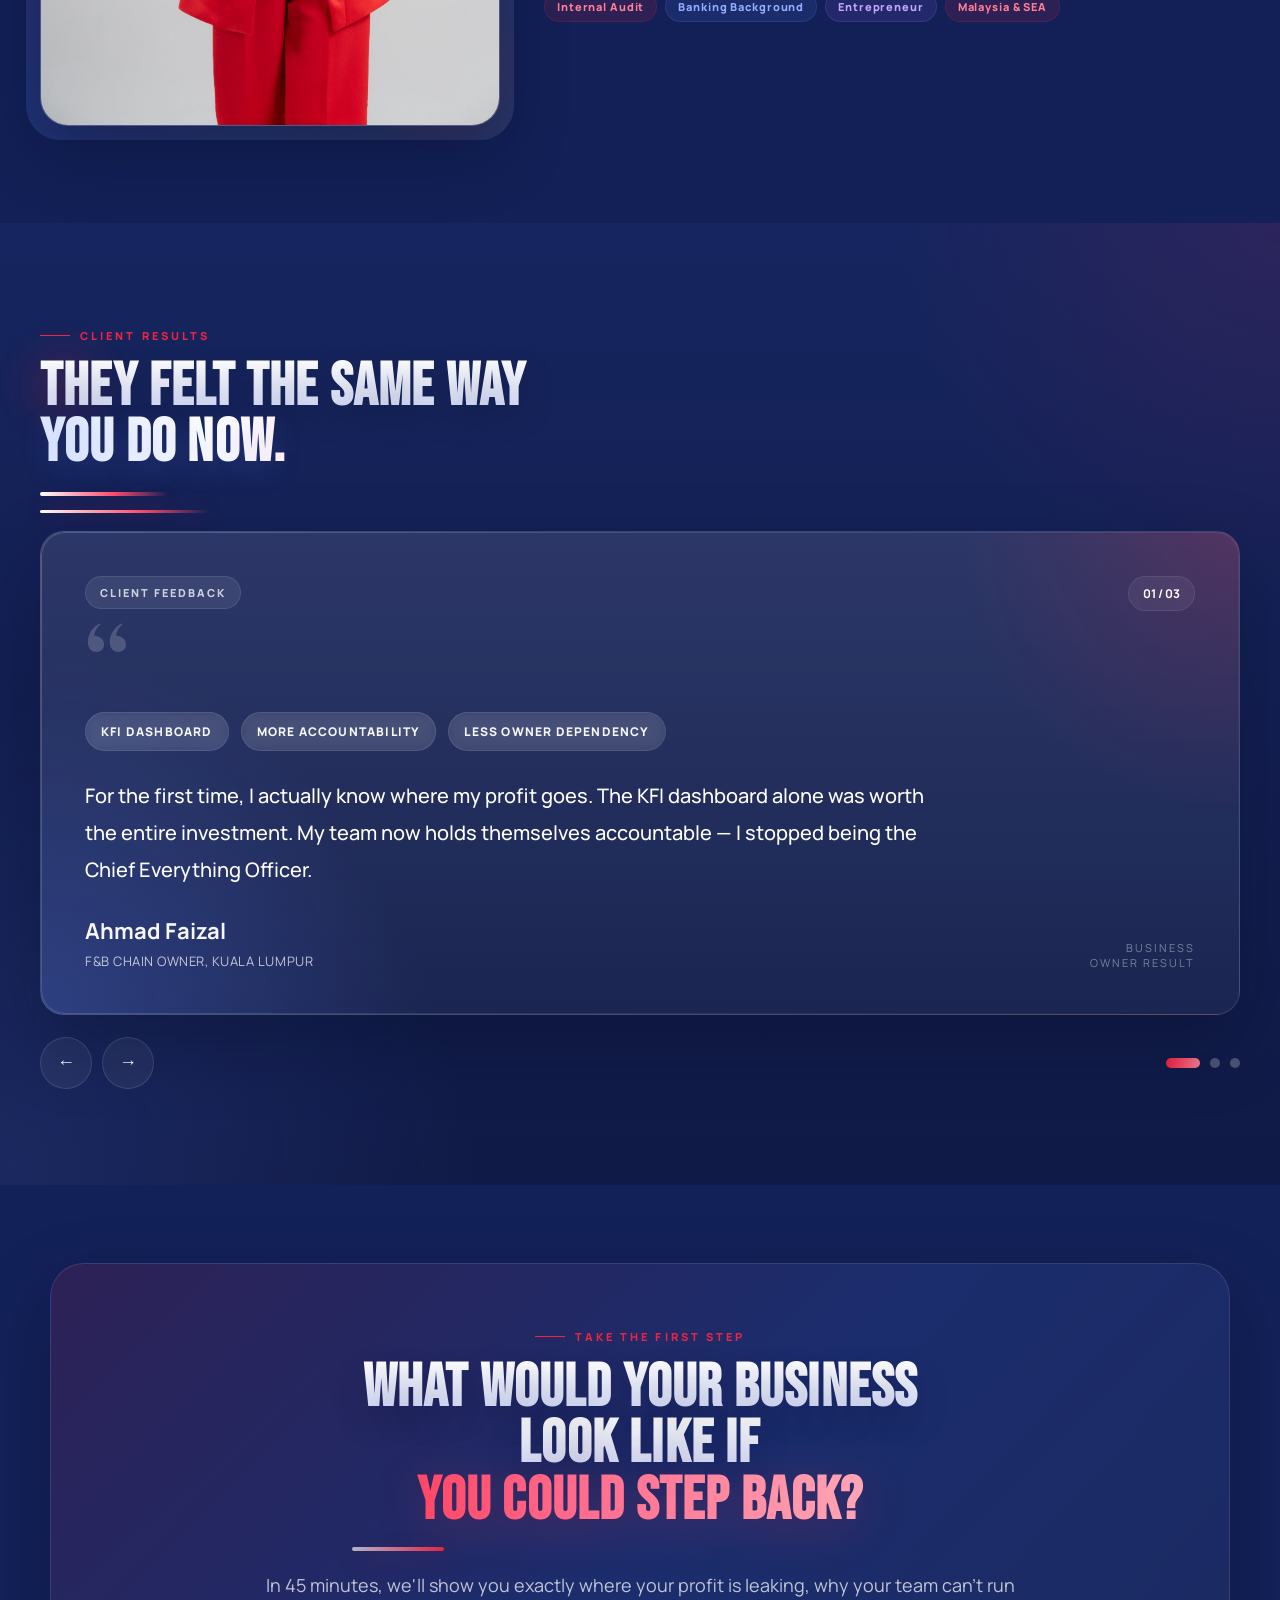
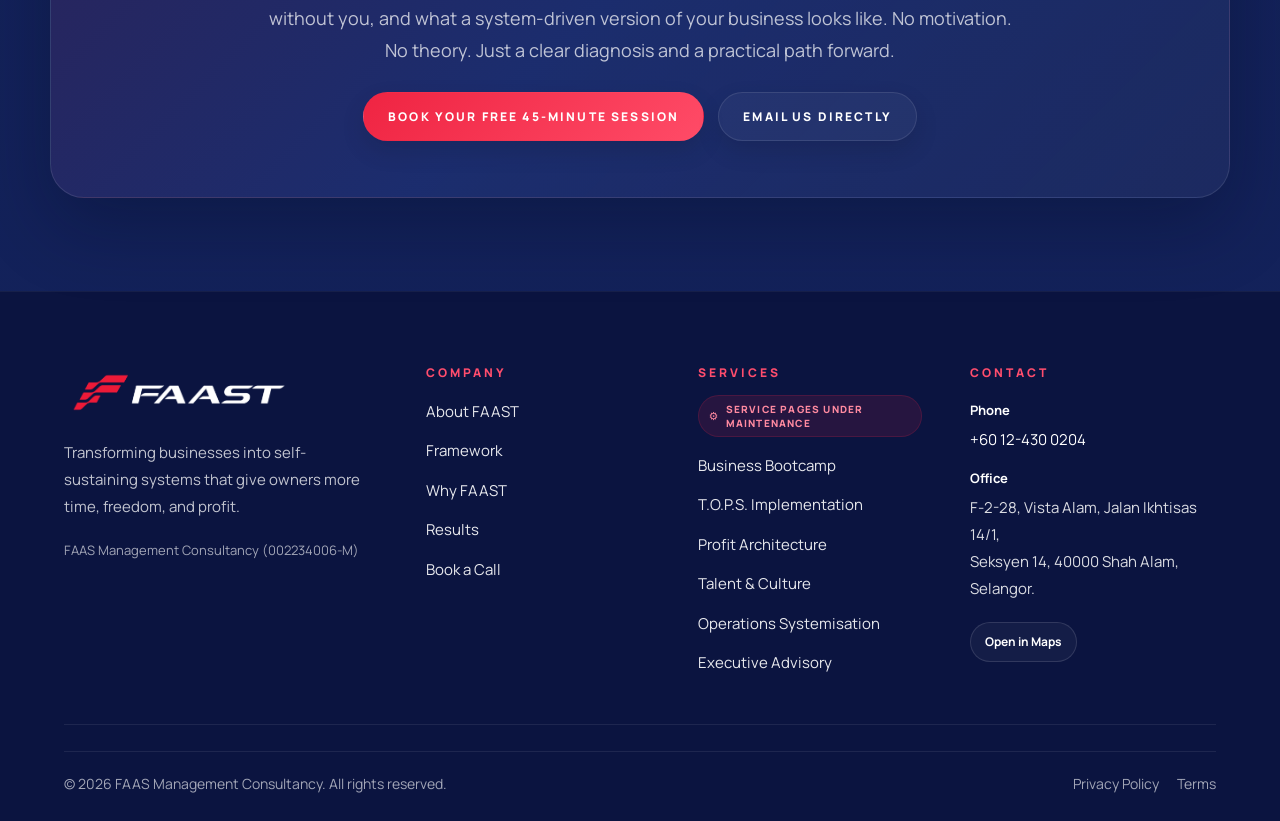
==== commit edddd66d: "UP" ====
--- a/index.html
+++ b/index.html
@@ -399,10 +399,62 @@
 .stat-card{padding:18px;border-radius:20px;background:rgba(255,255,255,.04);border:1px solid rgba(255,255,255,.08)}
 .stat-card strong{display:block;font-family:'Bebas Neue',sans-serif;font-size:42px;line-height:1}
 .stat-card span{font-size:11px;letter-spacing:.18em;text-transform:uppercase;color:var(--muted-2)}
-.hero-side{display:grid;gap:16px}
+.hero-side{display:grid;gap:18px;align-content:start}
 .hero-feature{padding:24px;border-radius:24px;background:rgba(9,16,50,.45);border:1px solid rgba(255,255,255,.08)}
 .hero-feature h4{font-size:15px;margin-bottom:8px}
 .hero-feature p{font-size:14px;line-height:1.7;color:var(--muted)}
+.hero-main{
+  padding:28px;
+  border-radius:28px;
+  background:
+    radial-gradient(circle at top right, rgba(239,36,66,.12), transparent 28%),
+    radial-gradient(circle at bottom left, rgba(95,130,255,.12), transparent 32%),
+    linear-gradient(180deg, rgba(255,255,255,.08), rgba(255,255,255,.04));
+  border:1px solid rgba(255,255,255,.10);
+  box-shadow:0 22px 52px rgba(6,12,40,.22);
+}
+.hero-main h3{
+  font-family:'Bebas Neue',sans-serif;
+  font-size:38px;
+  line-height:.96;
+  letter-spacing:.04em;
+  margin-bottom:12px;
+  color:#fff;
+}
+.hero-main p{
+  font-size:15px;
+  line-height:1.8;
+  color:rgba(255,255,255,.78);
+}
+.hero-mini-grid{
+  display:grid;
+  grid-template-columns:repeat(2,minmax(0,1fr));
+  gap:16px;
+}
+.hero-bottom-band{
+  display:grid;
+  grid-template-columns:repeat(3,minmax(0,1fr));
+  gap:12px;
+}
+.hero-bottom-item{
+  padding:16px 14px;
+  border-radius:20px;
+  background:rgba(255,255,255,.045);
+  border:1px solid rgba(255,255,255,.08);
+  min-height:100%;
+}
+.hero-bottom-item strong{
+  display:block;
+  font-size:14px;
+  color:#fff;
+  margin-bottom:6px;
+}
+.hero-bottom-item span{
+  display:block;
+  font-size:12px;
+  line-height:1.6;
+  color:rgba(255,255,255,.62);
+}
 .marquee{padding:18px 0;background:var(--red);overflow:hidden;border-top:1px solid rgba(255,255,255,.12);border-bottom:1px solid rgba(255,255,255,.12)}
 .marquee-track{display:flex;gap:24px;white-space:nowrap;animation:marquee 30s linear infinite}
 .marquee span{font-family:'Bebas Neue',sans-serif;font-size:24px;letter-spacing:.16em}
@@ -955,6 +1007,118 @@
   font-size:11px;font-weight:800;letter-spacing:.16em;text-transform:uppercase;color:#fff;margin-left:auto;justify-self:end;align-self:end;white-space:nowrap;transition:transform .22s ease, background .22s ease, border-color .22s ease, color .22s ease, box-shadow .22s ease
 }
 
+/* ===== PREMIUM MAINTENANCE BADGES ===== */
+.service-card.coming-soon{
+  position:relative;
+  overflow:hidden;
+}
+.service-card.coming-soon::before{
+  content:none !important;
+}
+.service-card.coming-soon::after{
+  box-shadow:none;
+}
+
+/* ===== SERVICE FOOTER FIX ===== */
+.service-footer{
+  display:flex;
+  align-items:flex-end;
+  justify-content:space-between;
+  gap:12px;
+  flex-wrap:wrap;
+}
+
+.service-actions{
+  display:flex;
+  align-items:center;
+  gap:8px;
+  margin-left:auto;
+  flex-wrap:wrap;
+  justify-content:flex-end;
+}
+
+.maintenance-badge{
+  display:inline-flex;
+  align-items:center;
+  gap:6px;
+  padding:6px 10px;
+  border-radius:999px;
+  border:1px solid rgba(255,255,255,.14);
+  font-size:10px;
+  font-weight:800;
+  letter-spacing:.16em;
+  text-transform:uppercase;
+  color:#fff;
+  box-shadow:0 10px 24px rgba(0,0,0,.18);
+  backdrop-filter:blur(10px);
+  -webkit-backdrop-filter:blur(10px);
+}
+.maintenance-badge::before{
+  content:"⚙";
+  font-size:11px;
+  line-height:1;
+}
+.service-card:nth-child(1) .maintenance-badge{
+  background:linear-gradient(135deg,#ffd84a,#ffbe2e);
+  color:#1d2139;
+  box-shadow:0 10px 24px rgba(255,216,74,.30);
+}
+.service-card:nth-child(2) .maintenance-badge{
+  background:linear-gradient(135deg,#7db0ff,#4f82ff);
+  box-shadow:0 10px 24px rgba(95,130,255,.32);
+}
+.service-card:nth-child(3) .maintenance-badge{
+  background:linear-gradient(135deg,#ff8aa0,#ef2442);
+  box-shadow:0 10px 24px rgba(239,36,66,.34);
+}
+.service-card:nth-child(4) .maintenance-badge{
+  background:linear-gradient(135deg,#8fffd1,#3dd8a0);
+  color:#10382a;
+  box-shadow:0 10px 24px rgba(61,216,160,.28);
+}
+.service-card:nth-child(5) .maintenance-badge{
+  background:linear-gradient(135deg,#c6a4ff,#8f64ff);
+  box-shadow:0 10px 24px rgba(156,111,255,.32);
+}
+.service-card:nth-child(6) .maintenance-badge{
+  background:linear-gradient(135deg,#ffb86b,#ff8c32);
+  color:#3d2100;
+  box-shadow:0 10px 24px rgba(255,184,107,.32);
+}
+
+.service-card.coming-soon .coming-overlay{
+  position:absolute;
+  inset:0;
+  display:flex;
+  align-items:center;
+  justify-content:center;
+  flex-direction:column;
+  text-align:center;
+  z-index:3;
+  opacity:0;
+  transform:translateY(10px);
+  transition:.30s ease;
+  background:rgba(8,12,40,.32);
+  backdrop-filter:blur(2px);
+}
+.service-card.coming-soon .coming-overlay span{
+  font-family:'Bebas Neue',sans-serif;
+  font-size:28px;
+  letter-spacing:.20em;
+  color:#fff;
+}
+.service-card.coming-soon .coming-overlay small{
+  font-size:12px;
+  letter-spacing:.18em;
+  text-transform:uppercase;
+  color:rgba(255,255,255,.72);
+  margin-top:6px;
+}
+.service-card.coming-soon:hover .coming-overlay{
+  opacity:1;
+  transform:none;
+}
+
 .founder-grid{
   display:grid;
   grid-template-columns:minmax(320px, 460px) minmax(0, 1fr);
@@ -1148,6 +1312,12 @@
   .hero-stats{
     grid-template-columns:repeat(3,1fr);
     gap:12px;
+  }
+  .hero-mini-grid{
+    grid-template-columns:1fr;
+  }
+  .hero-bottom-band{
+    grid-template-columns:1fr;
   }
   .stat-card strong{
     font-size:34px;
@@ -2865,20 +3035,36 @@
 </div>
 </div>
 <div class="hero-side">
-<div class="hero-feature reveal delay-1">
-<div class="eyebrow" style="margin-bottom:10px">Profit</div>
-<h4>Measure what drives real profit</h4>
-<p>KFI dashboards, compensation architecture, and profit systems that make money visible.</p>
-</div>
+<div class="hero-feature hero-main reveal delay-1">
+<div class="eyebrow" style="margin-bottom:12px">Why Growth Still Feels Heavy</div>
+<h3>You&apos;ve built the business. But the business still runs on you.</h3>
+<p>Sales depend on you. Decisions depend on you. Execution depends on you. FAAST helps turn owner-dependent growth into a structured business that can scale with more clarity, control, and consistency.</p>
+</div>
+<div class="hero-mini-grid">
 <div class="hero-feature reveal delay-2">
-<div class="eyebrow" style="margin-bottom:10px">Talent (People)</div>
-<h4>Build a team that thinks and acts like owners</h4>
-<p>Create hiring frameworks, career paths, and accountability cultures where your team can run without you.</p>
+<div class="eyebrow" style="margin-bottom:10px">The Problem</div>
+<h4>No structure behind growth</h4>
+<p>Every new outlet, new team member, or new customer adds more pressure because the system underneath has not been built to carry it.</p>
 </div>
 <div class="hero-feature reveal delay-3">
-<div class="eyebrow" style="margin-bottom:10px">Operation (Process)</div>
-<h4>Run on process, not personalities</h4>
-<p>SOPs, workflows, and blueprints that keep the business moving even when you are not in the room.</p>
+<div class="eyebrow" style="margin-bottom:10px">The Shift</div>
+<h4>From operator to system builder</h4>
+<p>Stop being the daily fixer. Start building a business where people, numbers, and execution move with less dependence on you.</p>
+</div>
+</div>
+<div class="hero-bottom-band reveal delay-4">
+<div class="hero-bottom-item">
+<strong>Clarity</strong>
+<span>Know what is really driving growth and drag.</span>
+</div>
+<div class="hero-bottom-item">
+<strong>Control</strong>
+<span>Run with structure instead of constant firefighting.</span>
+</div>
+<div class="hero-bottom-item">
+<strong>Scale</strong>
+<span>Grow without being the centre of every decision.</span>
+</div>
 </div>
 </div>
 </div>
@@ -3077,47 +3263,53 @@
 <p class="lead reveal delay-2">Choose the engagement that fits your stage — from clarity and diagnosis to full implementation across Profit, Talent, and Operation.</p>
 </div>
 <div class="grid service-grid">
-<a class="card service-card reveal delay-1" href="bootcamp.html">
+<a class="card service-card coming-soon reveal delay-1" href="bootcamp.html">
 <span class="card-sheen"></span>
 <div class="sn">01 • 3-Day Transformation</div>
 <h3 class="h3 premium-subtitle">Strategic Business Bootcamp</h3>
 <p>Fast clarity for owners who need to identify leaks, bottlenecks, and the highest-priority moves now.</p>
-<div class="service-footer"><div class="service-tags"><span>3 Days</span><span>KFI</span><span>RM2,997</span></div><span class="click-hint">View Details →</span></div>
+<div class="service-footer"><div class="service-tags"><span>3 Days</span><span>KFI</span><span>RM2,997</span></div><div class="service-actions"><div class="maintenance-badge">Under Maintenance</div><span class="click-hint">Preview →</span></div></div>
+<div class="coming-overlay"><span>Coming Soon</span><small>Click to preview</small></div>
 </a>
-<a class="card service-card reveal delay-2" href="tops.html">
+<a class="card service-card coming-soon reveal delay-2" href="tops.html">
 <span class="card-sheen"></span>
 <div class="sn">02 • Full System Build</div>
 <h3 class="h3 premium-subtitle">Full Business System Build</h3>
 <p>Full business system build to align Talent, Operation, and Profit into one self-running engine.</p>
-<div class="service-footer"><div class="service-tags"><span>6 Months</span><span>Flagship</span><span>Full System</span></div><span class="click-hint">View Details →</span></div>
+<div class="service-footer"><div class="service-tags"><span>6 Months</span><span>Flagship</span><span>Full System</span></div><div class="service-actions"><div class="maintenance-badge">Under Maintenance</div><span class="click-hint">Preview →</span></div></div>
+<div class="coming-overlay"><span>Coming Soon</span><small>Click to preview</small></div>
 </a>
-<a class="card service-card reveal delay-3" href="profit.html">
+<a class="card service-card coming-soon reveal delay-3" href="profit.html">
 <span class="card-sheen"></span>
 <div class="sn">03 • Fix Your Profit</div>
 <h3 class="h3 premium-subtitle">Fix Your Profit — KFI &amp; Compensation</h3>
 <p>Fix your profit with KFI dashboards, compensation architecture, and clearer financial decision-making.</p>
-<div class="service-footer"><div class="service-tags"><span>Financial</span><span>KFI Dashboard</span></div><span class="click-hint">View Details →</span></div>
+<div class="service-footer"><div class="service-tags"><span>Financial</span><span>KFI Dashboard</span></div><div class="service-actions"><div class="maintenance-badge">Under Maintenance</div><span class="click-hint">Preview →</span></div></div>
+<div class="coming-overlay"><span>Coming Soon</span><small>Click to preview</small></div>
 </a>
-<a class="card service-card reveal delay-1" href="talent.html">
+<a class="card service-card coming-soon reveal delay-1" href="talent.html">
 <span class="card-sheen"></span>
 <div class="sn">04 • Team That Runs Without You</div>
 <h3 class="h3 premium-subtitle">Build a Team That Runs Without You</h3>
 <p>Build a team that runs without you through clearer roles, career paths, and accountability.</p>
-<div class="service-footer"><div class="service-tags"><span>People</span><span>Career Path</span></div><span class="click-hint">View Details →</span></div>
+<div class="service-footer"><div class="service-tags"><span>People</span><span>Career Path</span></div><div class="service-actions"><div class="maintenance-badge">Under Maintenance</div><span class="click-hint">Preview →</span></div></div>
+<div class="coming-overlay"><span>Coming Soon</span><small>Click to preview</small></div>
 </a>
-<a class="card service-card reveal delay-2" href="operations.html">
+<a class="card service-card coming-soon reveal delay-2" href="operations.html">
 <span class="card-sheen"></span>
 <div class="sn">05 • Document &amp; Systemise</div>
 <h3 class="h3 premium-subtitle">Document, Systemise &amp; Step Back</h3>
 <p>Document, systemise, and step back with SOPs, workflows, and operating blueprints.</p>
-<div class="service-footer"><div class="service-tags"><span>SOP</span><span>Workflows</span></div><span class="click-hint">View Details →</span></div>
+<div class="service-footer"><div class="service-tags"><span>SOP</span><span>Workflows</span></div><div class="service-actions"><div class="maintenance-badge">Under Maintenance</div><span class="click-hint">Preview →</span></div></div>
+<div class="coming-overlay"><span>Coming Soon</span><small>Click to preview</small></div>
 </a>
-<a class="card service-card reveal delay-3" href="advisory.html">
+<a class="card service-card coming-soon reveal delay-3" href="advisory.html">
 <span class="card-sheen"></span>
 <div class="sn">06 • Strategic Partner</div>
 <h3 class="h3 premium-subtitle">Your Strategic Partner — Monthly Retainer</h3>
 <p>Stay supported with monthly strategic partnership as you scale with sharper decision-making.</p>
-<div class="service-footer"><div class="service-tags"><span>Retainer</span><span>Strategic</span></div><span class="click-hint">View Details →</span></div>
+<div class="service-footer"><div class="service-tags"><span>Retainer</span><span>Strategic</span></div><div class="service-actions"><div class="maintenance-badge">Under Maintenance</div><span class="click-hint">Preview →</span></div></div>
+<div class="coming-overlay"><span>Coming Soon</span><small>Click to preview</small></div>
 </a>
 </div>
 </div>
@@ -3281,7 +3473,8 @@
     e.preventDefault();
     document.querySelectorAll('.service-card').forEach(item => item.classList.remove('is-selected'));
     card.classList.add('is-selected');
-    setTimeout(() => { window.location.href = href; }, 180);
+    const targetHref = card.classList.contains('coming-soon') ? 'maintenance.html' : href;
+    setTimeout(() => { window.location.href = targetHref; }, 180);
   });
 });
 
--- a/shared-layout.css
+++ b/shared-layout.css
@@ -144,17 +144,18 @@
   border-radius:8px;
 }
 
+/* ===== SMALLER SERVICES DROPDOWN ===== */
 .mega-menu{
   position:absolute;
-  top:calc(100% + 16px);
+  top:calc(100% + 14px);
   left:50%;
   transform:translateX(-18%) translateY(10px);
-  width:min(620px,72vw);
-  padding:14px;
-  border-radius:24px;
+  width:min(380px,90vw);
+  padding:10px;
+  border-radius:20px;
   background:#162664;
   border:1px solid rgba(255,255,255,.08);
-  box-shadow:0 24px 70px rgba(4,8,28,.34);
+  box-shadow:0 20px 54px rgba(4,8,28,.30);
   opacity:0;
   visibility:hidden;
   pointer-events:none;
@@ -187,32 +188,32 @@
 .mega-links,
 .services-only-links{
   display:grid;
-  grid-template-columns:repeat(2,minmax(0,1fr));
-  gap:12px;
+  grid-template-columns:1fr;
+  gap:8px;
 }
 
 .mega-link{
   display:flex;
   flex-direction:column;
-  gap:8px;
-  padding:18px 16px 16px;
-  border-radius:20px;
+  gap:6px;
+  padding:14px 14px;
+  border-radius:16px;
   background:linear-gradient(180deg,rgba(255,255,255,.05),rgba(255,255,255,.03));
   border:1px solid rgba(255,255,255,.07);
   transition:transform .22s ease,border-color .22s ease,background .22s ease,box-shadow .22s ease;
-  min-height:118px;
+  min-height:auto;
 }
 
 .mega-link:hover{
-  transform:translateY(-4px);
-  border-color:rgba(239,36,66,.28);
-  background:linear-gradient(180deg,rgba(239,36,66,.18),rgba(255,255,255,.06));
-  box-shadow:0 14px 28px rgba(239,36,66,.12);
+  transform:translateY(-3px);
+  border-color:rgba(239,36,66,.24);
+  background:linear-gradient(180deg,rgba(239,36,66,.16),rgba(255,255,255,.06));
+  box-shadow:0 12px 22px rgba(239,36,66,.10);
 }
 
 .mega-link strong{
   font-family:'Bebas Neue',sans-serif;
-  font-size:17px;
+  font-size:15px;
   line-height:1.05;
   letter-spacing:.08em;
   text-transform:uppercase;
@@ -220,12 +221,79 @@
 }
 
 .mega-link span{
-  font-size:13px;
-  line-height:1.6;
+  font-size:12px;
+  line-height:1.5;
   color:rgba(255,255,255,.66);
   font-weight:600;
   text-transform:none;
   letter-spacing:0;
+}
+
+/* ===== SERVICES DROPDOWN PREVIEW ONLY ===== */
+.coming-soon-preview{
+  position:relative;
+  cursor:default;
+  pointer-events:none;
+  opacity:.92;
+}
+
+.coming-soon-preview strong,
+.coming-soon-preview span,
+.coming-soon-preview .soon-tag{
+  position:relative;
+  z-index:2;
+}
+
+.coming-soon-preview::after{
+  content:"";
+  position:absolute;
+  inset:auto -24px -30px auto;
+  width:90px;
+  height:90px;
+  border-radius:50%;
+  background:radial-gradient(circle, rgba(239,36,66,.12), transparent 70%);
+  pointer-events:none;
+  opacity:.7;
+}
+
+.soon-tag{
+  display:inline-flex;
+  align-items:center;
+  gap:5px;
+  margin-top:8px;
+  padding:4px 8px;
+  border-radius:999px;
+  border:1px solid rgba(239,36,66,.22);
+  background:rgba(239,36,66,.10);
+  color:#ff8ea1;
+  font-size:9px;
+  font-style:normal;
+  font-weight:800;
+  letter-spacing:.18em;
+  text-transform:uppercase;
+  width:fit-content;
+  box-shadow:0 6px 16px rgba(239,36,66,.10);
+}
+
+.soon-tag::before{
+  content:"•";
+  font-size:10px;
+  line-height:1;
+}
+
+.coming-soon-preview:hover{
+  transform:none !important;
+  opacity:1;
+}
+
+.coming-soon-preview:hover strong{
+  color:#fff;
+}
+
+.coming-soon-preview:hover .soon-tag{
+  background:rgba(239,36,66,.14);
+  border-color:rgba(239,36,66,.28);
+  color:#ff9fb0;
 }
 
 footer{
@@ -335,4 +403,4 @@
     pointer-events:auto !important;
     transform:translateX(-18%) translateY(0) !important;
   }
-}
+}
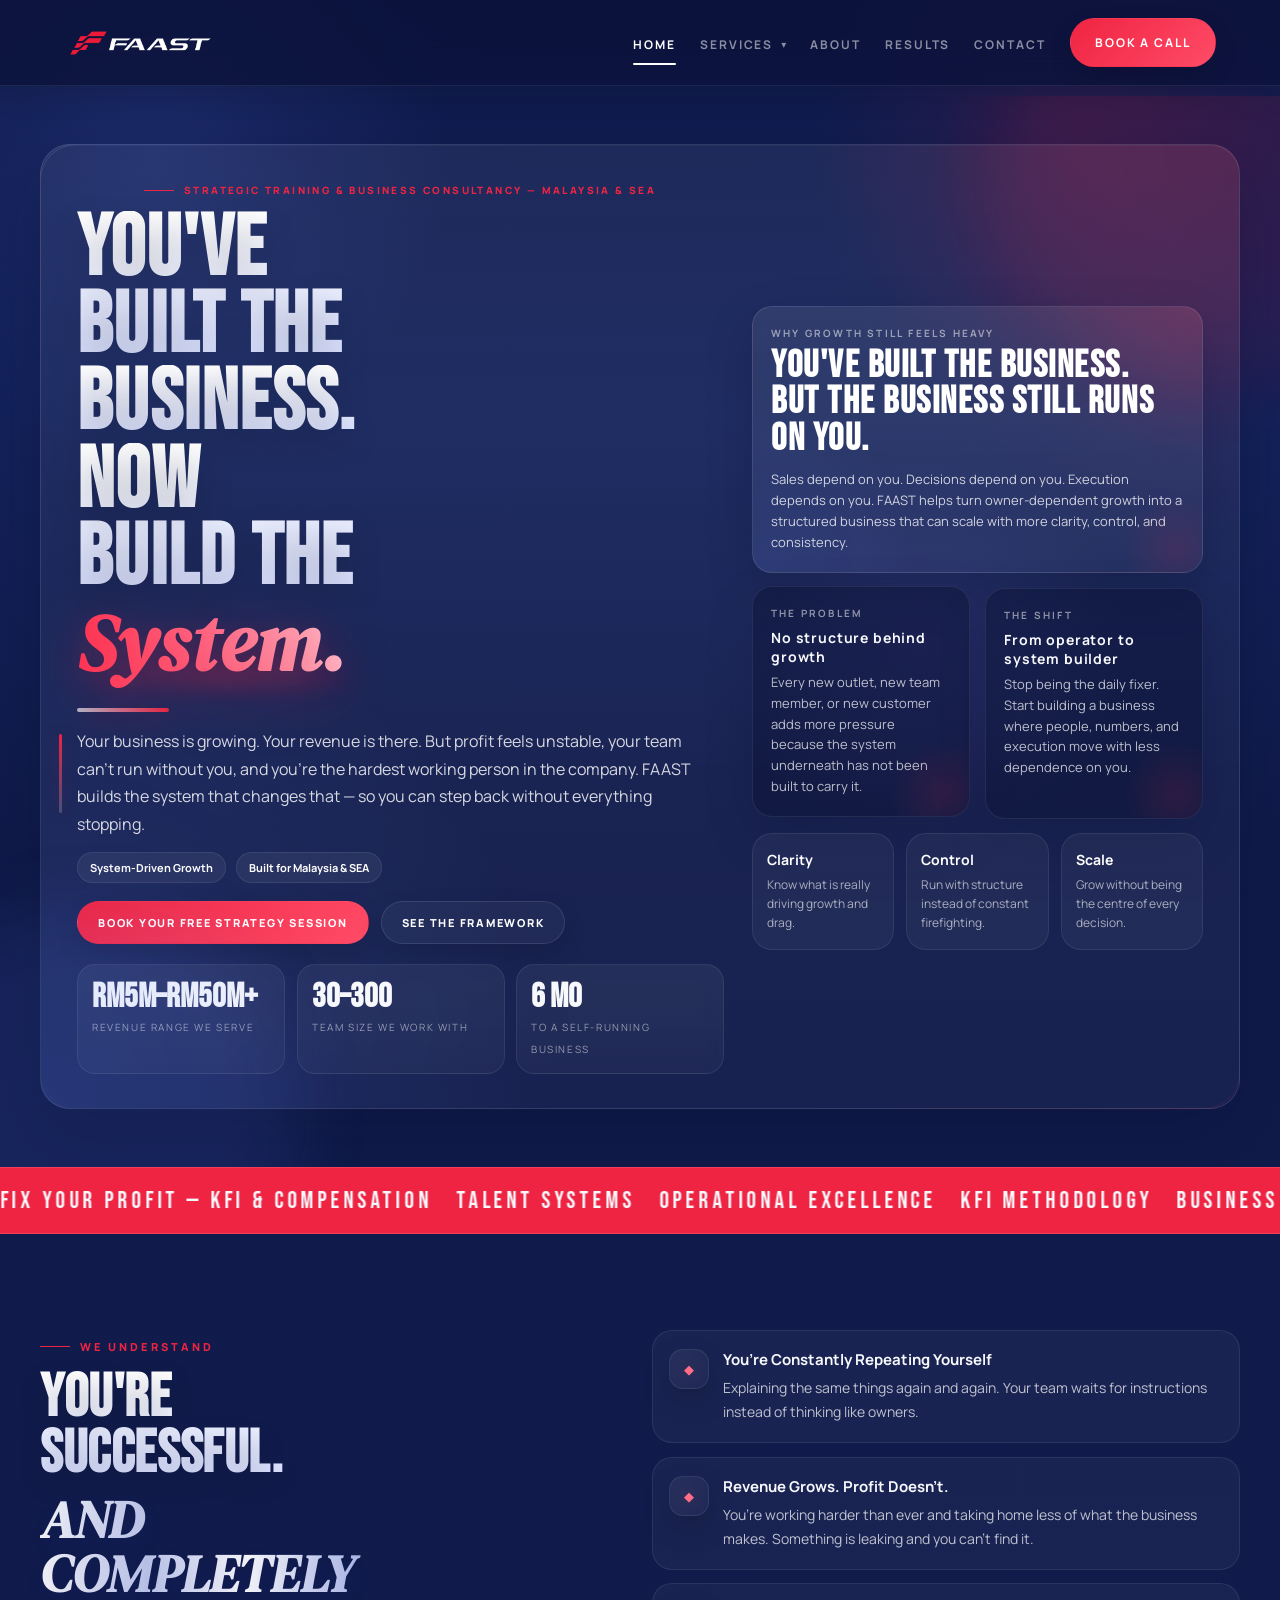
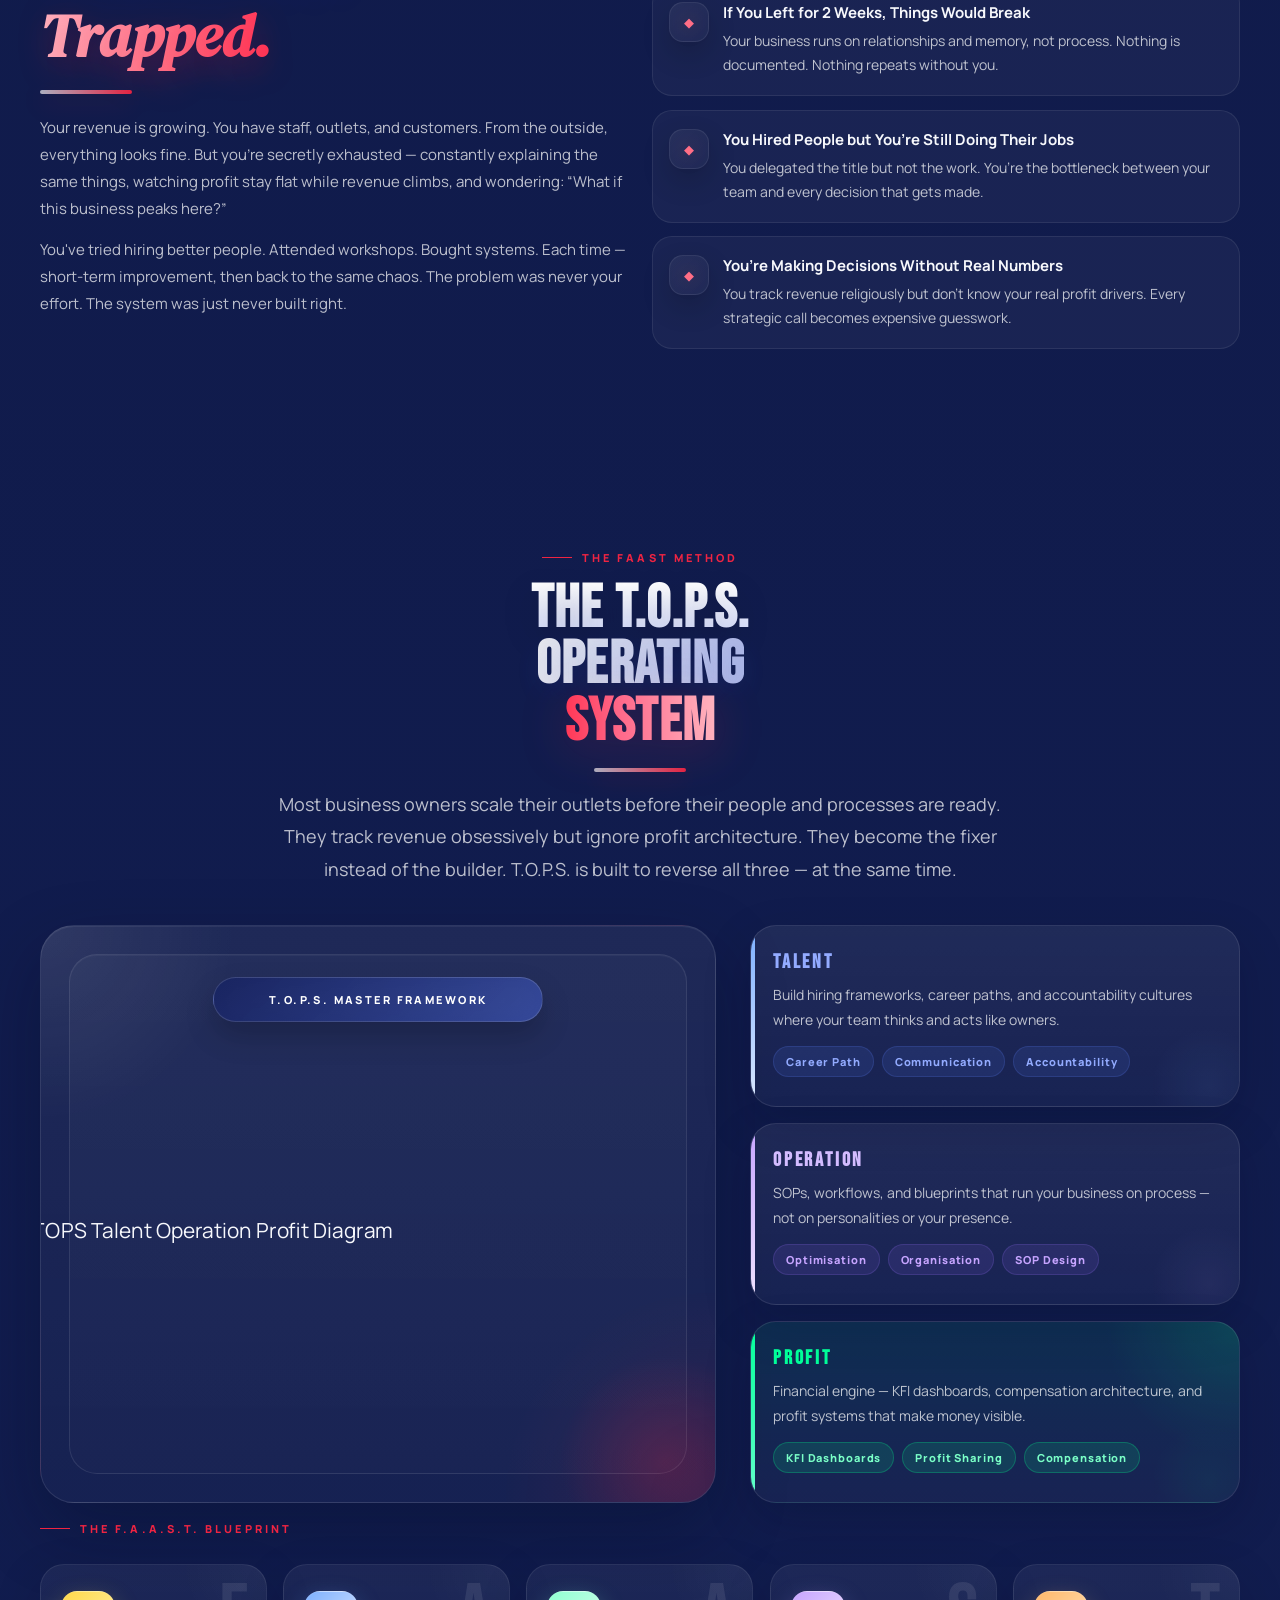
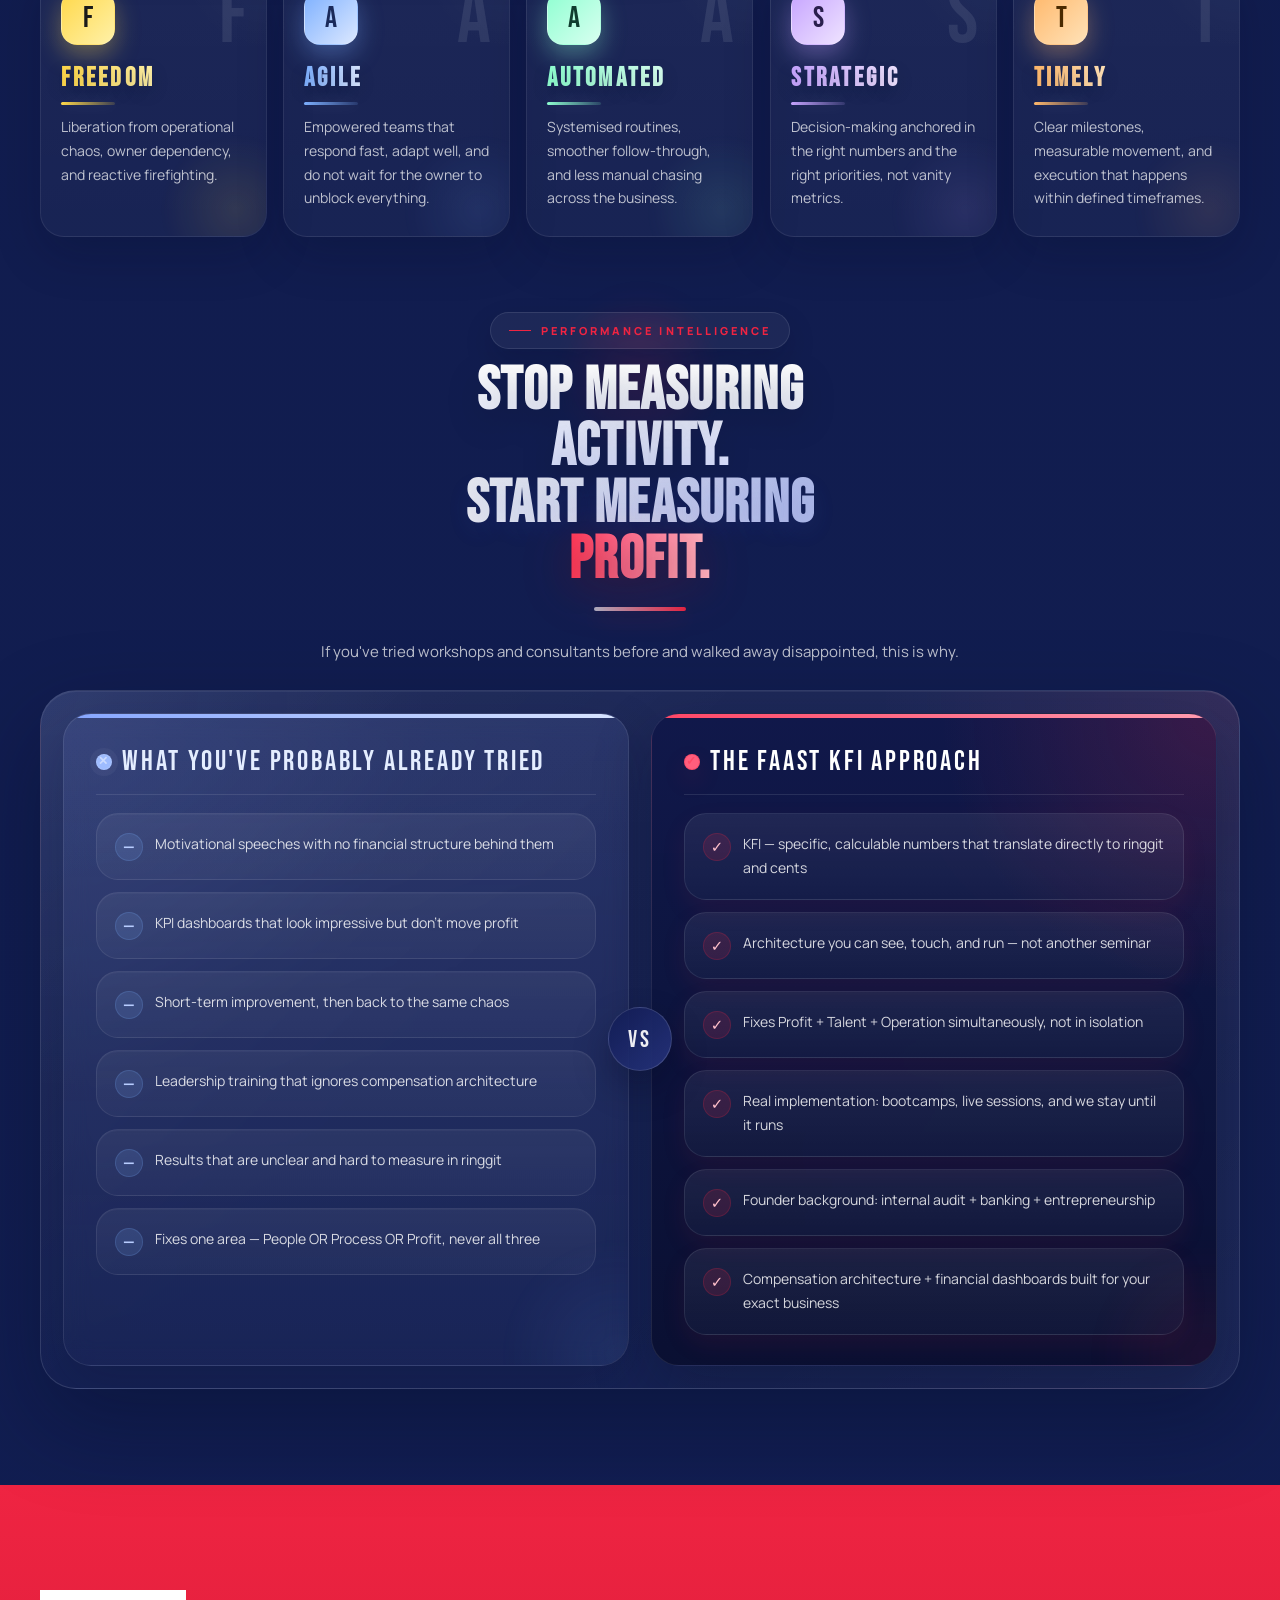
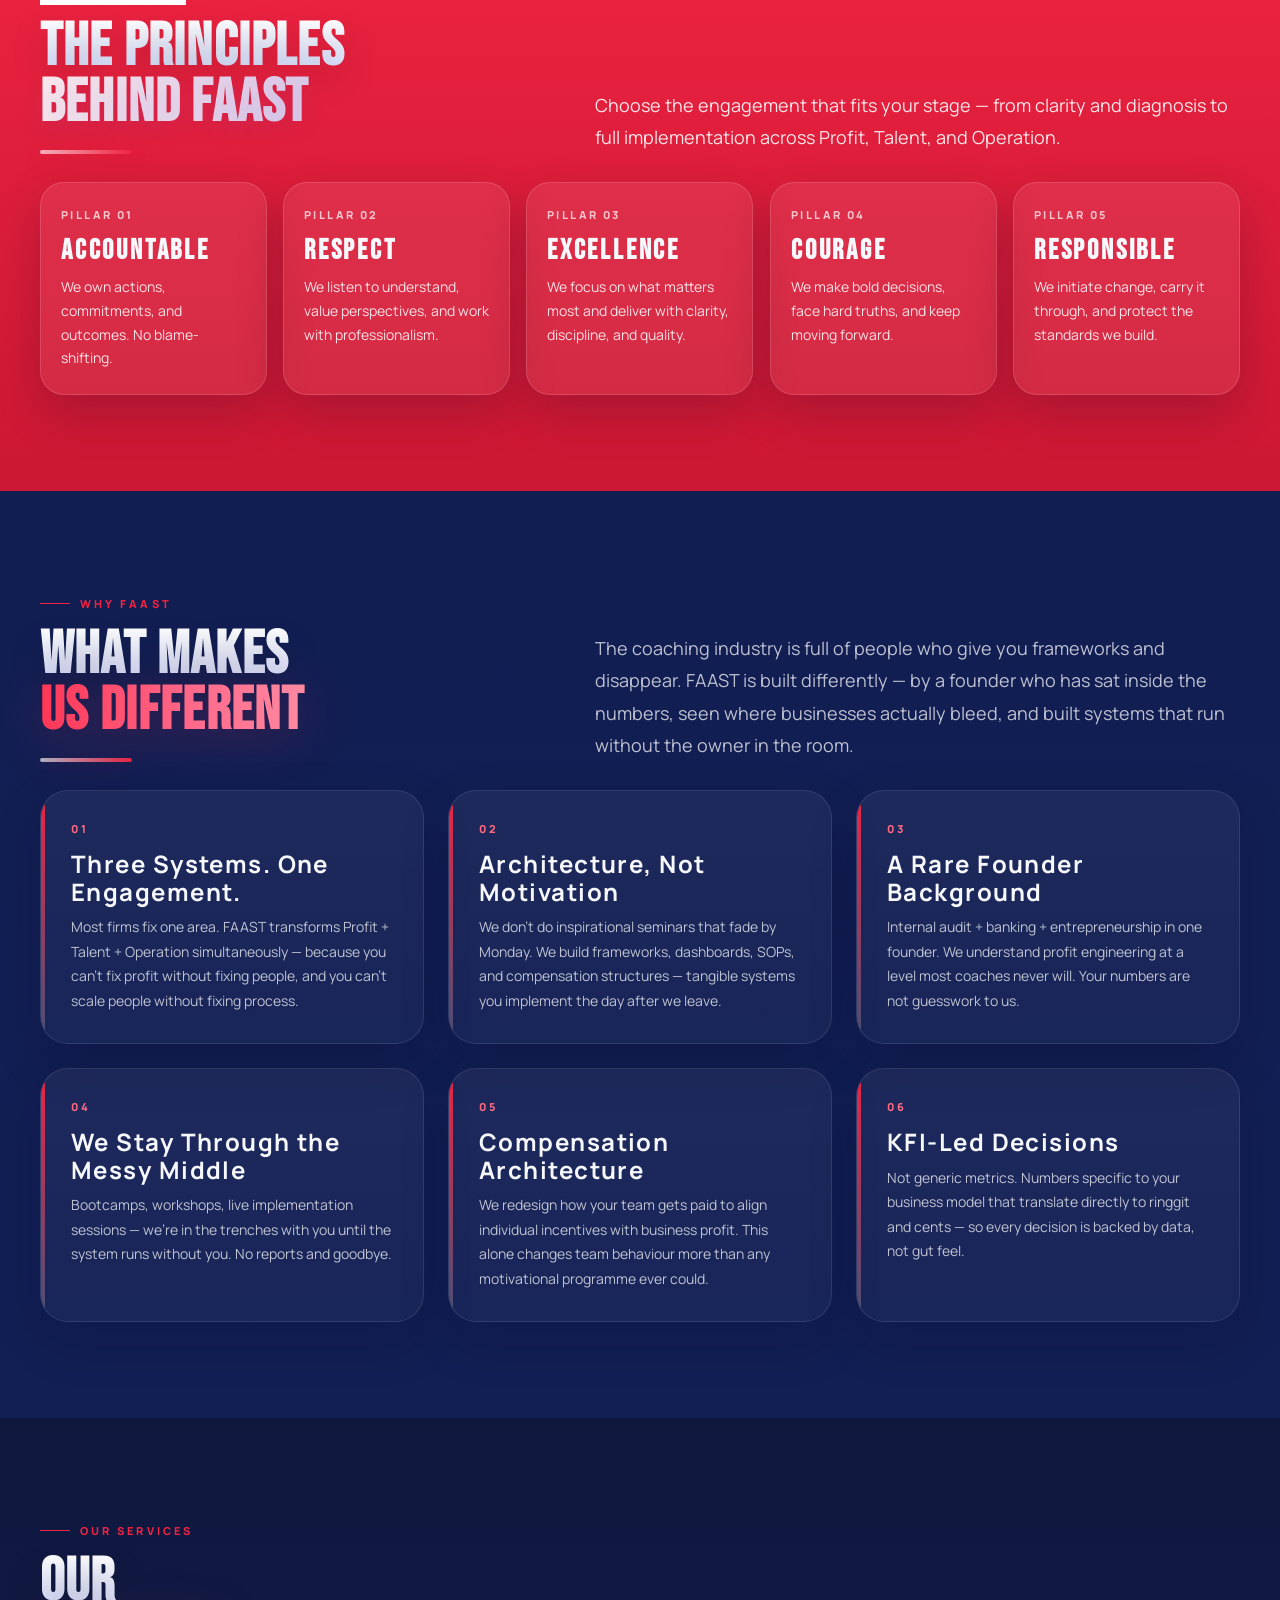
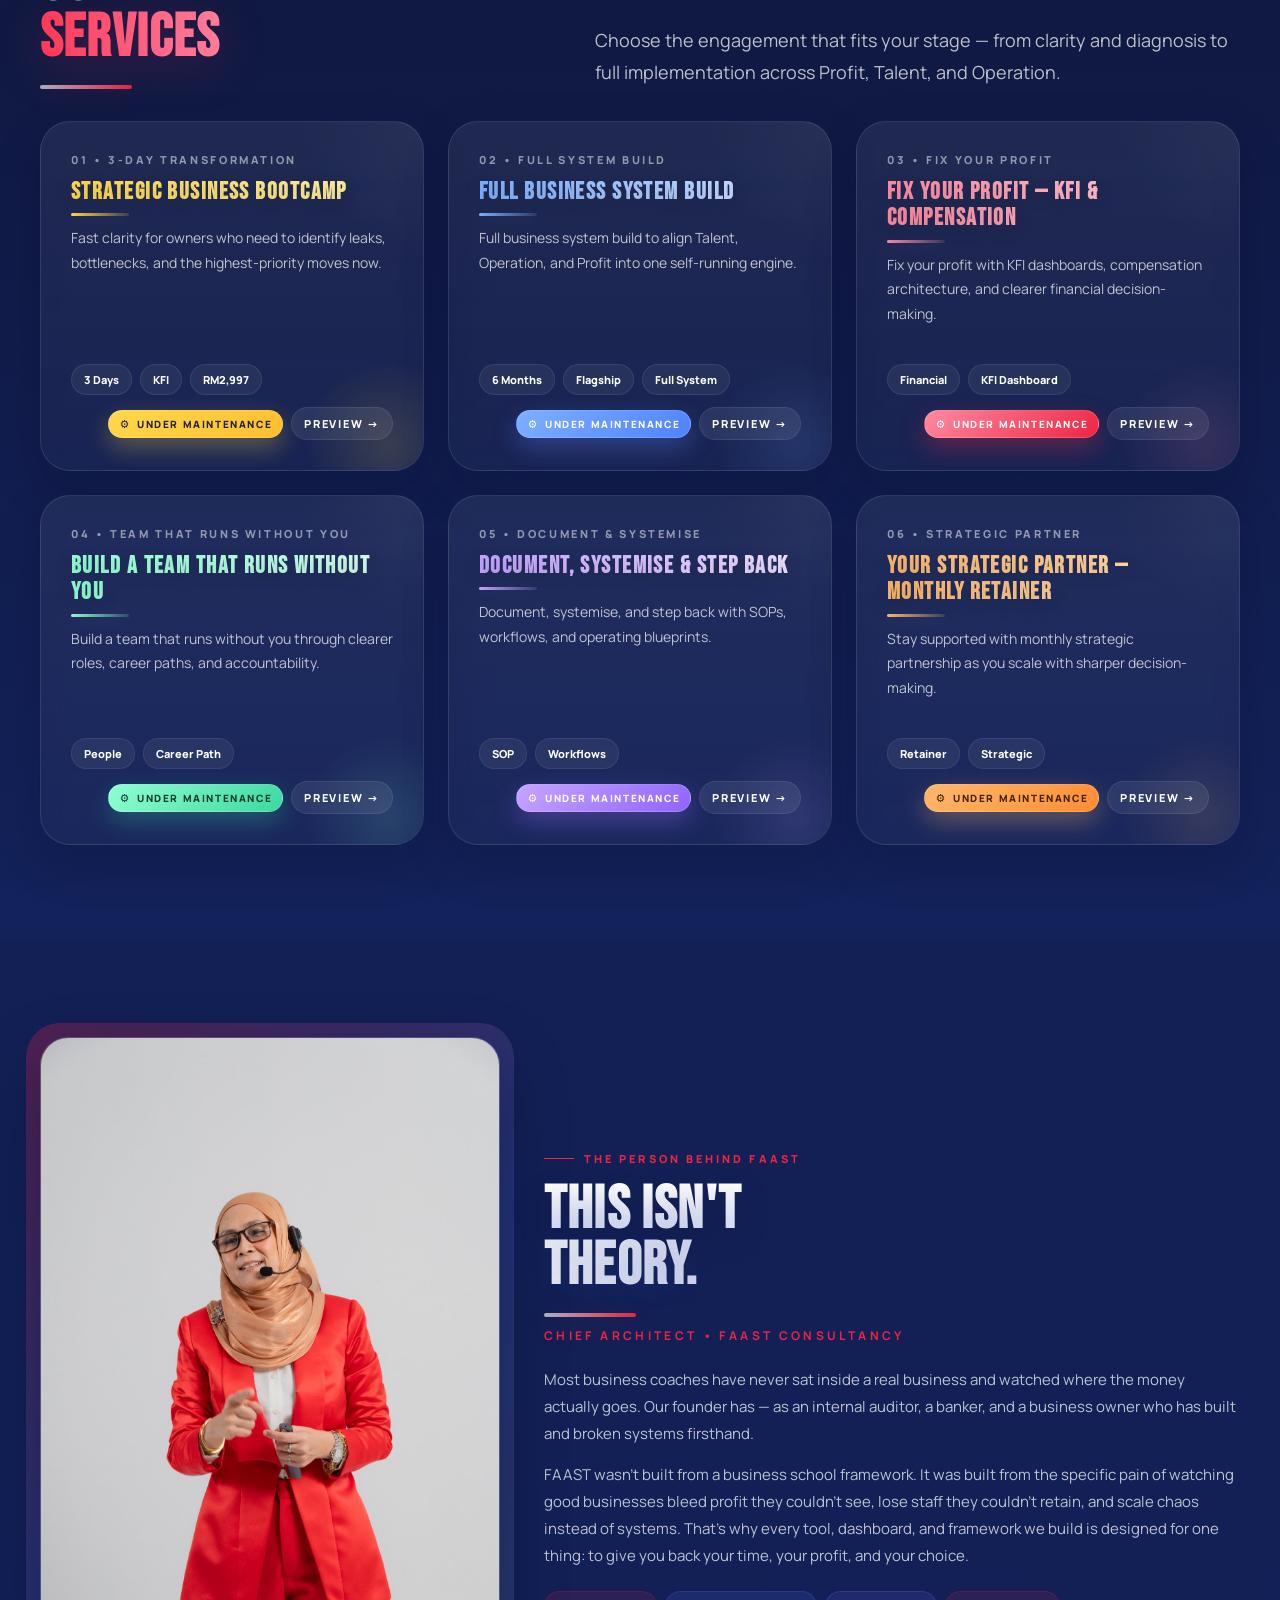
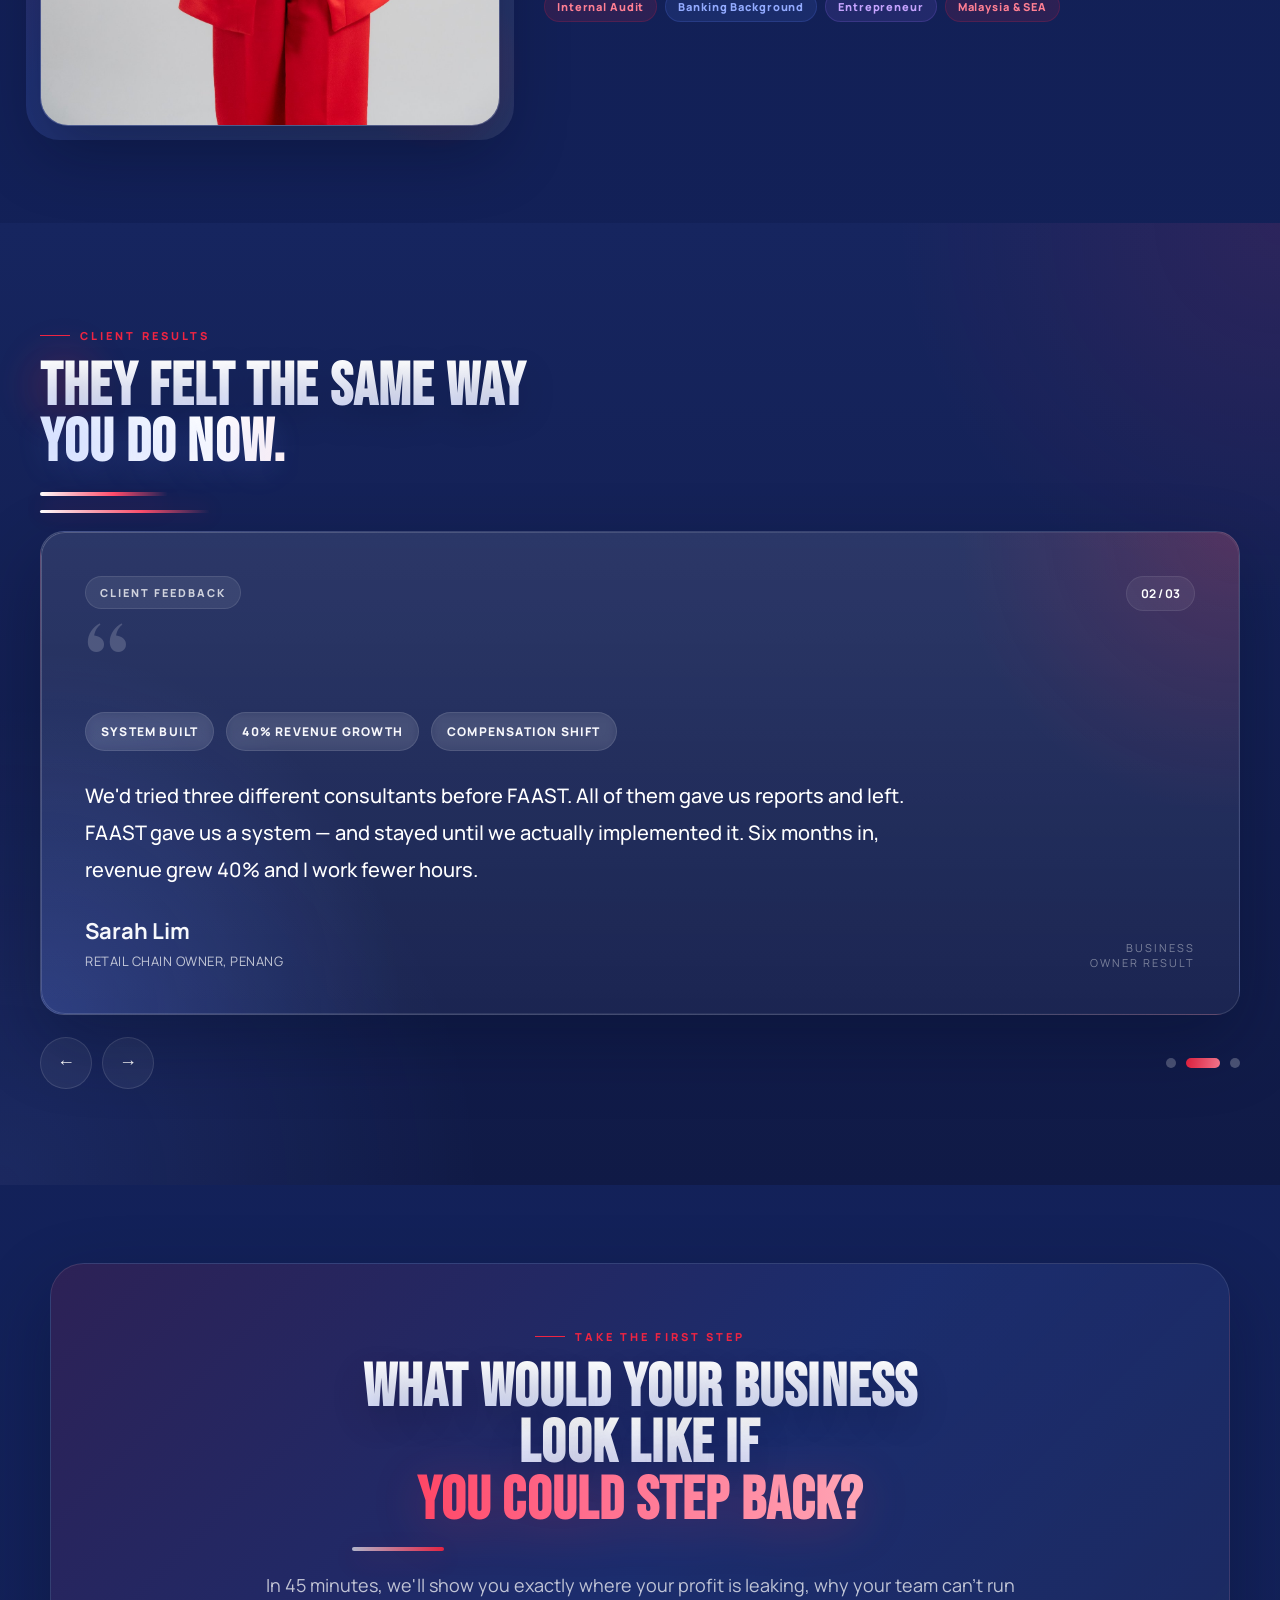
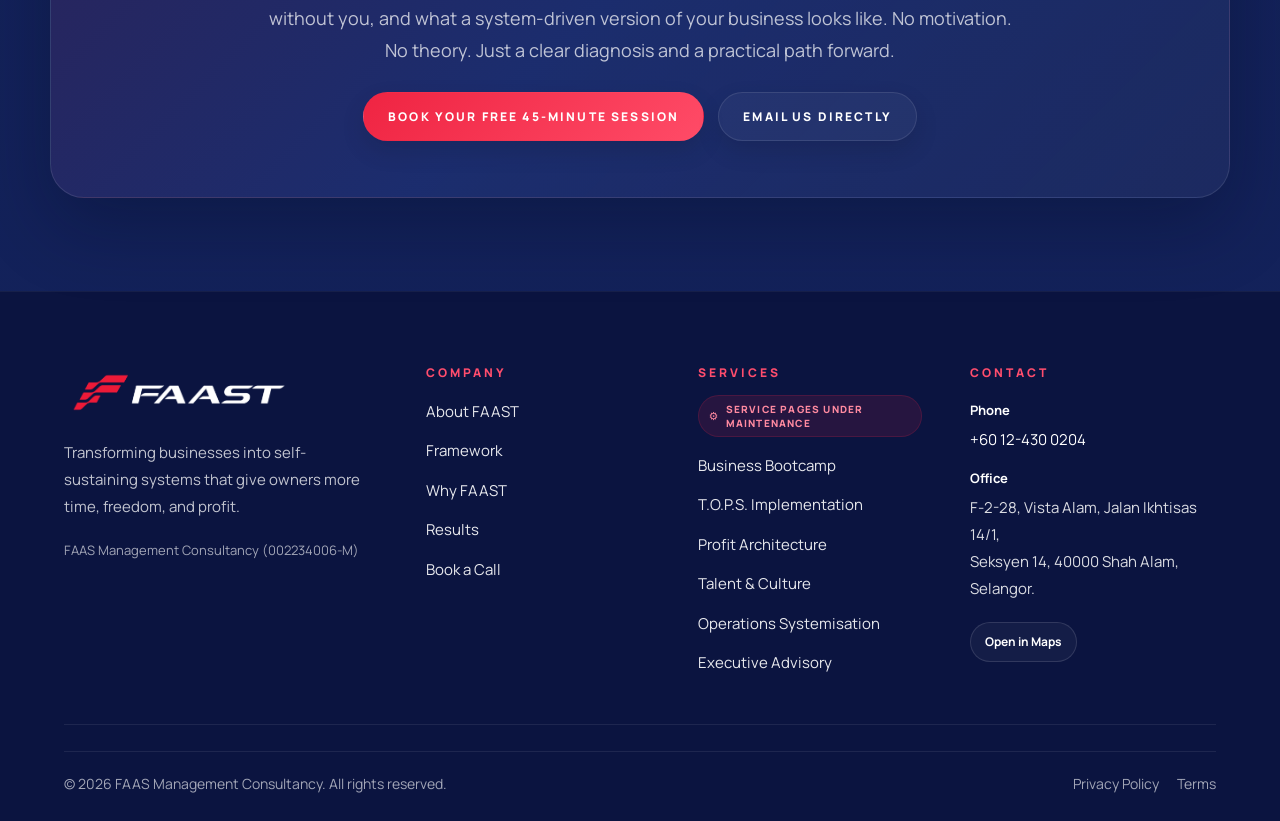
==== commit e891d8a1: "up" ====
--- a/index.html
+++ b/index.html
@@ -3697,5 +3697,86 @@
 });
 </script>
 
+
+<style id="mobile-polish-v3">
+@media (max-width:980px){
+  .hero-grid{grid-template-columns:1fr !important;gap:22px !important;}
+  .hero-side{display:grid !important;grid-template-columns:1fr;gap:14px !important;padding-block:0 !important;}
+  .hero-copy .display{max-width:none !important;}
+  .hero-copy .lead{max-width:100% !important;}
+  .founder-grid{grid-template-columns:1fr !important;}
+  .framework-top{grid-template-columns:1fr !important;}
+}
+@media (max-width:820px){
+  body{padding-top:82px !important;}
+  section,footer{padding:68px 18px !important;}
+  .hero{padding-top:28px !important;padding-bottom:44px !important;}
+  .hero-panel{padding:24px 18px 20px !important;border-radius:24px !important;}
+  .hero-copy{gap:12px !important;}
+  .hero-copy .display,.display{font-size:clamp(38px,11vw,60px) !important;line-height:.96 !important;letter-spacing:.01em !important;}
+  .hero-copy .lead,.lead{font-size:15px !important;line-height:1.7 !important;}
+  .btn-row{gap:10px !important;}
+  .btn-row .btn,.hero-copy .btn,.cta-box .btn{width:100% !important;}
+  .hero-stats{grid-template-columns:1fr !important;gap:10px !important;}
+  .stat-card{padding:14px 14px !important;text-align:center !important;}
+  .stat-card strong{font-size:28px !important;}
+  .hero-feature{padding:18px 16px !important;border-radius:18px !important;}
+  .hero-main{padding:22px 18px !important;border-radius:22px !important;}
+  .hero-main h3{font-size:30px !important;}
+  .hero-main p,.hero-feature p,.text,.service-card p,.diff-card p,.value-card p,.note-card p,.pain p{font-size:14px !important;line-height:1.7 !important;}
+  .hero-mini-grid,.hero-bottom-band,.problem-grid,.values-intro,.services-header,.framework-top,.founder-grid,.service-grid,.differ-grid,.faast-grid,.value-grid,.kfi-wrap{grid-template-columns:1fr !important;gap:16px !important;}
+  .service-card,.compare-card,.diff-card,.note-card,.value-card,.faast-card,.pain{border-radius:20px !important;}
+  .service-card{padding:22px 18px !important;}
+  .compare-card{padding:24px 18px !important;}
+  .service-card h3{font-size:22px !important;}
+  .compare-card h3{font-size:42px !important;}
+  .section-heading::after{width:68px !important;margin-top:14px !important;}
+  .marquee{padding:14px 0 !important;}
+  .marquee span{font-size:18px !important;}
+  .framework-diagram{min-height:auto !important;padding:14px !important;border-radius:24px !important;}
+  .tops-image-stage{min-height:auto !important;padding:58px 10px 12px !important;border-radius:22px !important;}
+  .tops-framework-label{top:14px !important;max-width:calc(100% - 20px) !important;min-width:0 !important;padding:10px 14px !important;font-size:9px !important;letter-spacing:.12em !important;white-space:normal !important;}
+  .tops-image-wrap img{transform:none !important;max-height:260px !important;border-radius:18px !important;}
+  .photo-placeholder img{min-height:0 !important;aspect-ratio:4/5 !important;height:auto !important;}
+  .slider-card{padding:26px 18px !important;min-height:auto !important;grid-template-columns:1fr !important;gap:18px !important;border-radius:24px !important;}
+  .result-content p{font-size:16px !important;line-height:1.8 !important;}
+  .slider-controls{flex-direction:column !important;align-items:flex-start !important;}
+  .cta{padding:56px 18px 70px !important;}
+  .cta-box{padding:28px 18px !important;border-radius:24px !important;}
+}
+@media (max-width:560px){
+  .display,.hero-copy .display{font-size:clamp(34px,12vw,50px) !important;}
+  .h1{font-size:clamp(30px,11vw,46px) !important;}
+  .h2{font-size:clamp(28px,10vw,42px) !important;}
+  .section-tag,.eyebrow{font-size:10px !important;letter-spacing:.2em !important;}
+  .hero-panel{padding:22px 16px 18px !important;}
+  .hero-feature,.hero-main,.stat-card,.service-card,.compare-card,.diff-card,.note-card,.value-card,.faast-card,.pain{padding-left:16px !important;padding-right:16px !important;}
+  .service-footer,.service-actions{width:100% !important;}
+  .service-actions{justify-content:flex-start !important;margin-left:0 !important;}
+  .click-hint,.maintenance-badge{width:auto !important;}
+}
+</style>
+
+
+<script id="mobile-anchor-polish-v3">
+document.addEventListener('DOMContentLoaded', function(){
+  const anchorLinks = document.querySelectorAll('a[href^="#"]');
+  anchorLinks.forEach(function(link){
+    link.addEventListener('click', function(e){
+      const href = this.getAttribute('href');
+      if (!href || href === '#' || href.length < 2) return;
+      const target = document.querySelector(href);
+      if (!target) return;
+      e.preventDefault();
+      const nav = document.querySelector('nav');
+      const navHeight = nav ? nav.offsetHeight : 80;
+      const y = target.getBoundingClientRect().top + window.scrollY - navHeight - 10;
+      window.scrollTo({ top: y, behavior: 'smooth' });
+      if (history.pushState) history.pushState(null, '', href);
+    });
+  });
+});
+</script>
+
 </body>
 </html> 
--- a/shared-layout.css
+++ b/shared-layout.css
@@ -296,6 +296,119 @@
   color:#ff9fb0;
 }
 
+/* ===== MOBILE MENU ===== */
+.menu-toggle{
+  display:none;
+  width:46px;
+  height:46px;
+  border:none;
+  background:transparent;
+  cursor:pointer;
+  padding:0;
+  flex-shrink:0;
+}
+
+.menu-toggle span{
+  display:block;
+  width:26px;
+  height:2px;
+  margin:6px auto;
+  border-radius:999px;
+  background:#fff;
+  transition:transform .25s ease, opacity .25s ease, background .25s ease;
+}
+
+.mobile-menu{
+  position:fixed;
+  inset:0;
+  z-index:10000;
+  background:
+    radial-gradient(circle at top right, rgba(239,36,66,.12), transparent 22%),
+    radial-gradient(circle at bottom left, rgba(95,130,255,.14), transparent 28%),
+    rgba(7,12,35,.96);
+  backdrop-filter:blur(12px);
+  -webkit-backdrop-filter:blur(12px);
+  display:flex;
+  align-items:flex-start;
+  justify-content:flex-start;
+  opacity:0;
+  visibility:hidden;
+  pointer-events:none;
+  transform:translateY(-10px);
+  transition:opacity .28s ease, transform .28s ease, visibility .28s ease;
+}
+
+.mobile-menu.active{
+  opacity:1;
+  visibility:visible;
+  pointer-events:auto;
+  transform:none;
+}
+
+.mobile-menu-content{
+  width:100%;
+  min-height:100vh;
+  display:flex;
+  flex-direction:column;
+  align-items:flex-start;
+  justify-content:center;
+  gap:18px;
+  padding:110px 34px 42px;
+}
+
+.mobile-close{
+  position:absolute;
+  top:20px;
+  right:20px;
+  width:48px;
+  height:48px;
+  border:none;
+  background:transparent;
+  color:#fff;
+  font-size:38px;
+  line-height:1;
+  cursor:pointer;
+}
+
+.mobile-link{
+  font-size:clamp(30px, 8vw, 42px);
+  line-height:1.05;
+  font-weight:700;
+  color:#fff;
+  text-decoration:none;
+  transition:transform .2s ease, color .2s ease, opacity .2s ease;
+}
+
+.mobile-link:hover{
+  color:#ff9fb0;
+  transform:translateX(4px);
+}
+
+.mobile-cta{
+  margin-top:24px;
+  display:inline-flex;
+  align-items:center;
+  justify-content:center;
+  min-height:56px;
+  padding:16px 22px;
+  border-radius:14px;
+  background:#ef2442;
+  color:#fff !important;
+  font-size:12px;
+  font-weight:800;
+  letter-spacing:.16em;
+  text-transform:uppercase;
+  box-shadow:0 12px 30px rgba(239,36,66,.24);
+}
+
+.mobile-cta:hover{
+  background:#ff3350;
+}
+
+body.menu-open{
+  overflow:hidden;
+}
+
 footer{
   padding-top:48px;
   border-top:1px solid rgba(255,255,255,.08);
@@ -372,6 +485,10 @@
     padding-top:82px !important;
   }
 
+  .nav-inner{
+    padding:16px 18px;
+  }
+
   .logo img.real-logo{
     height:34px;
   }
@@ -380,6 +497,10 @@
     display:none;
   }
 
+  .menu-toggle{
+    display:block;
+  }
+
   .mega-menu{
     display:none;
   }
@@ -390,6 +511,10 @@
 }
 
 @media (min-width:821px){
+  .mobile-menu{
+    display:none !important;
+  }
+
   .nav-dropdown.active .mega-menu{
     opacity:0 !important;
     visibility:hidden !important;
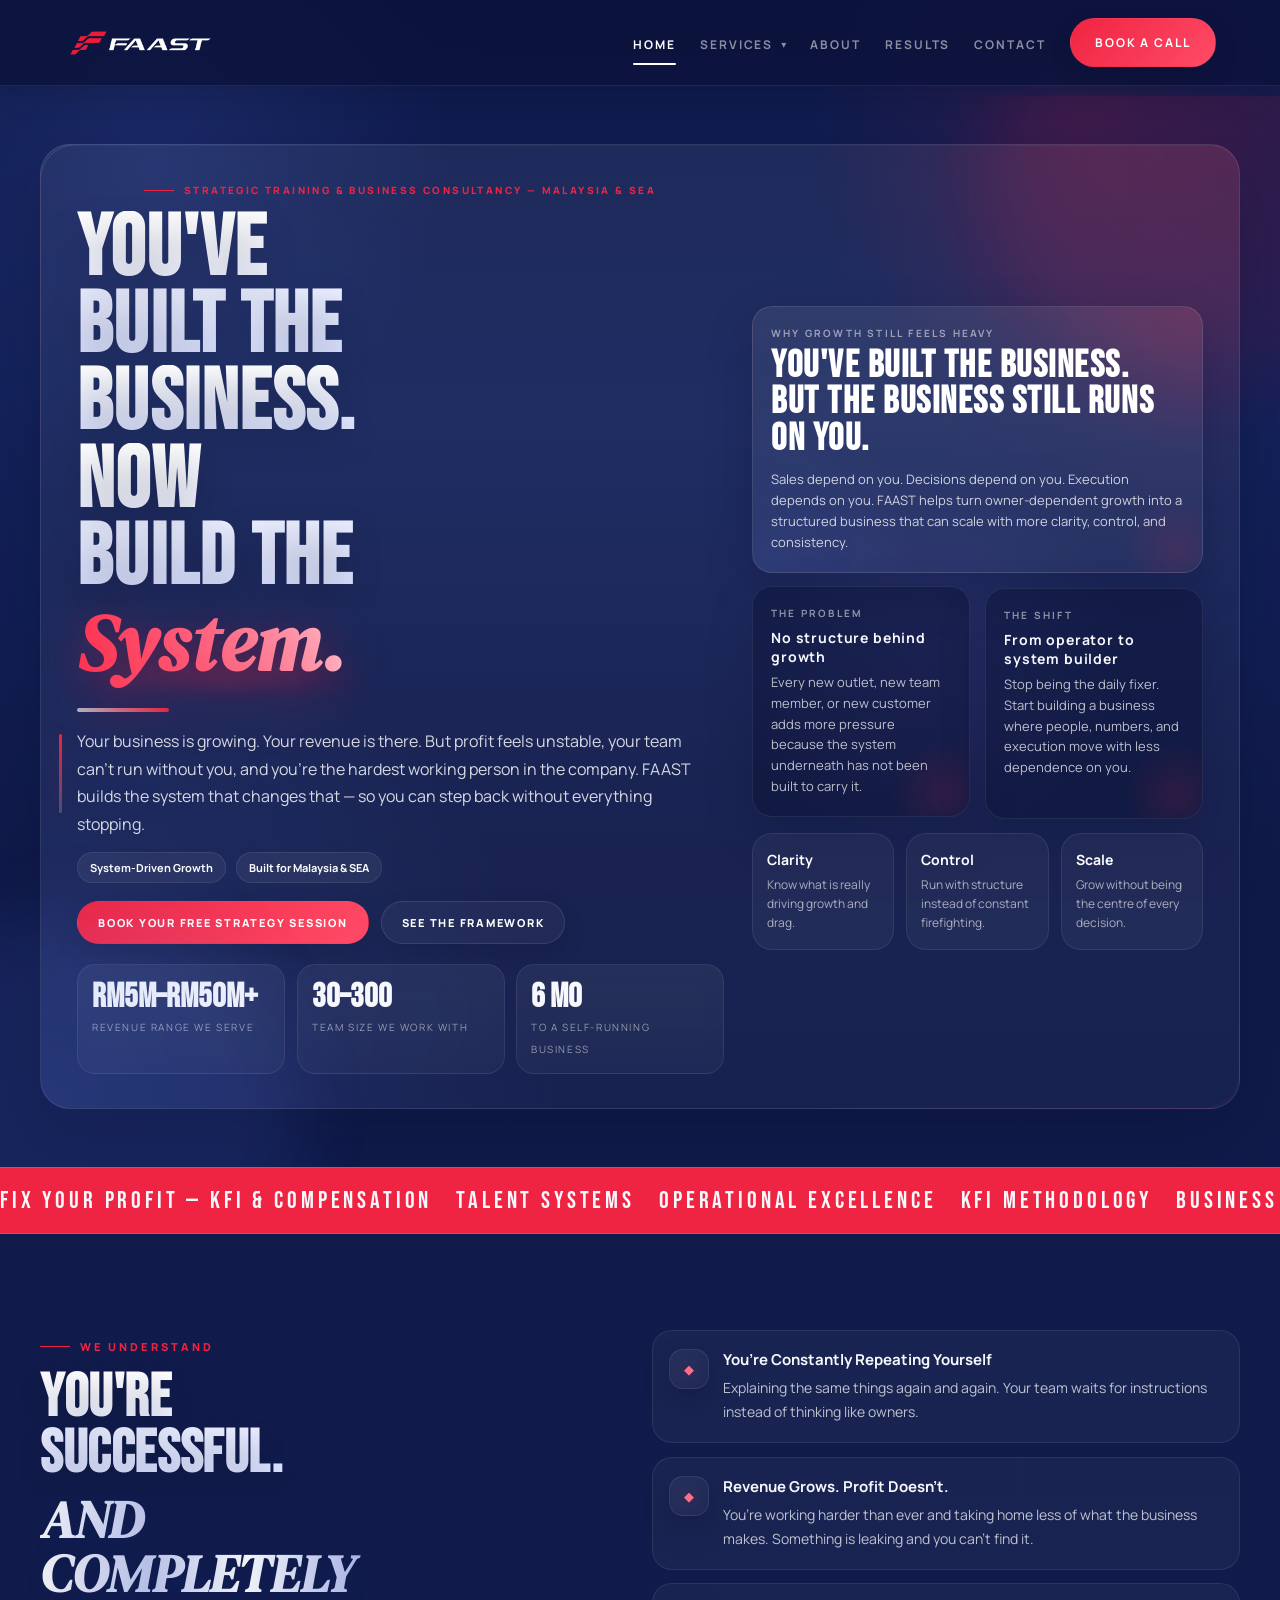
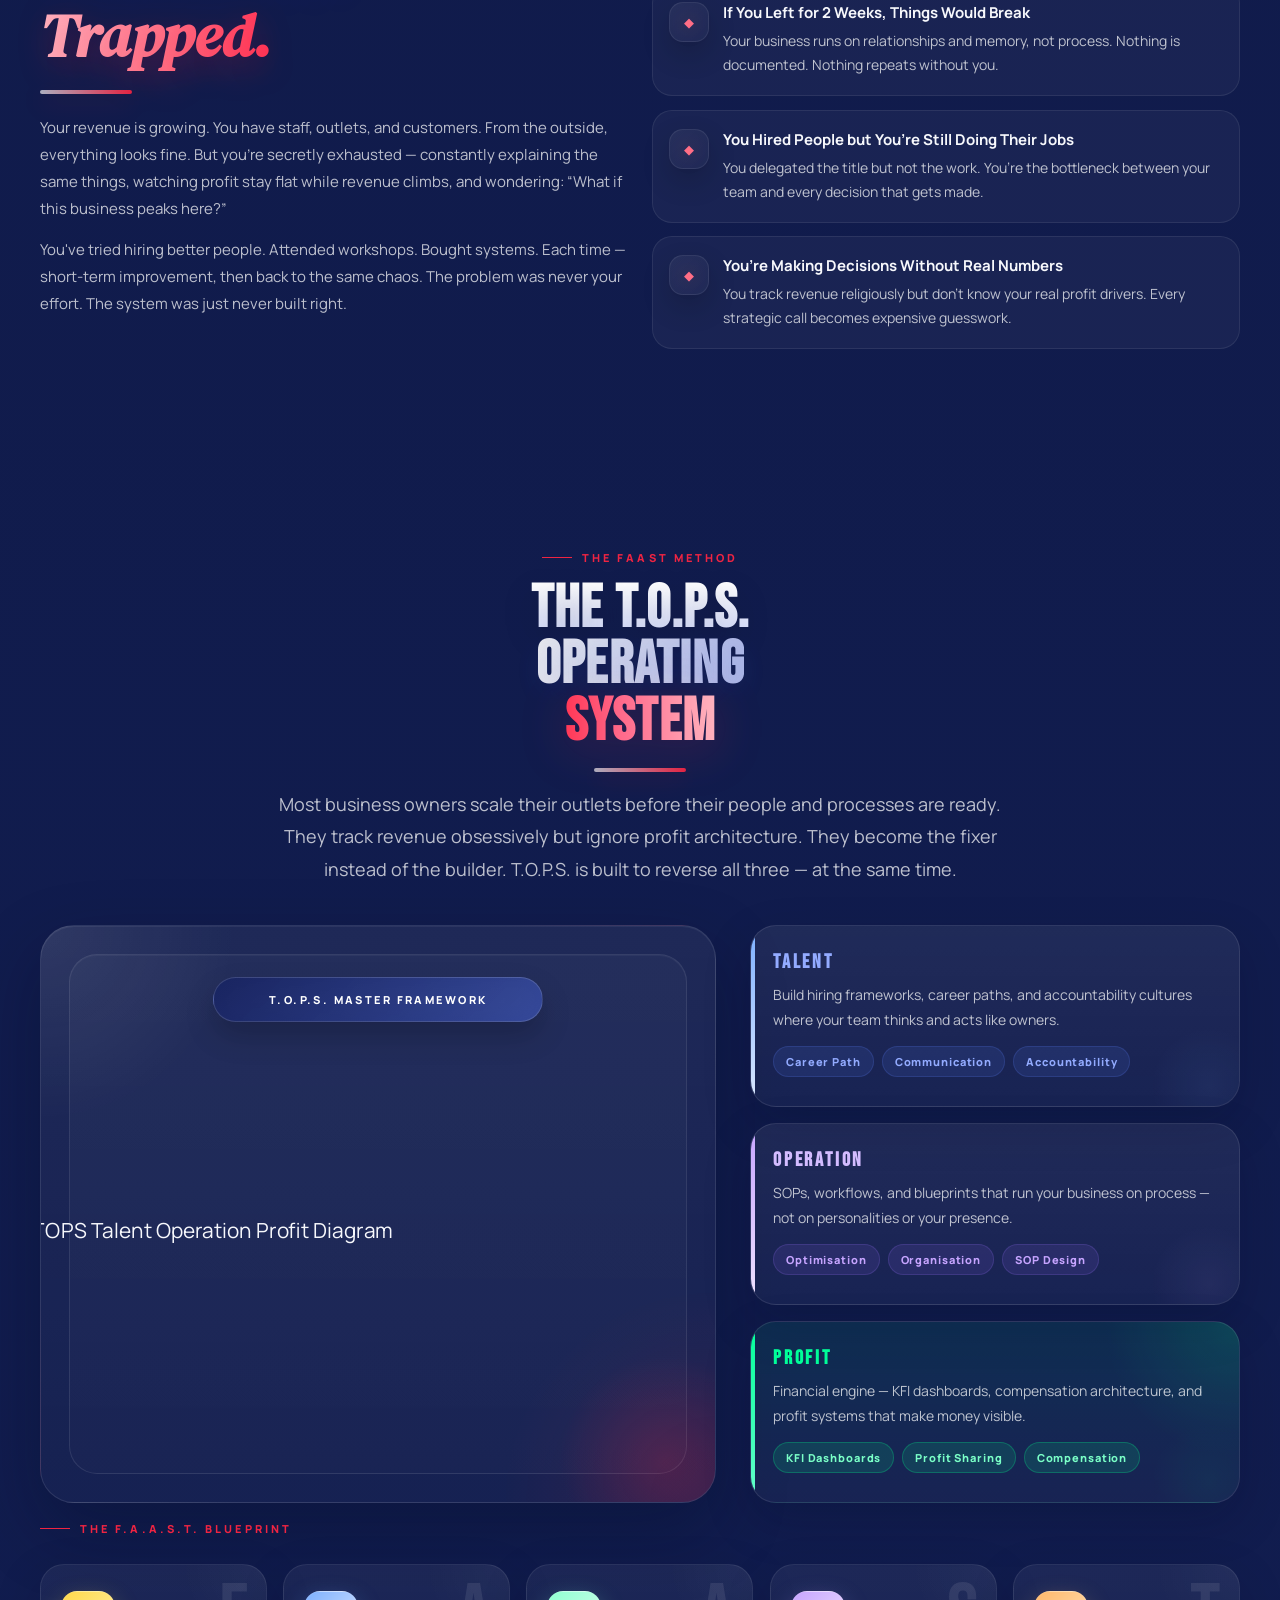
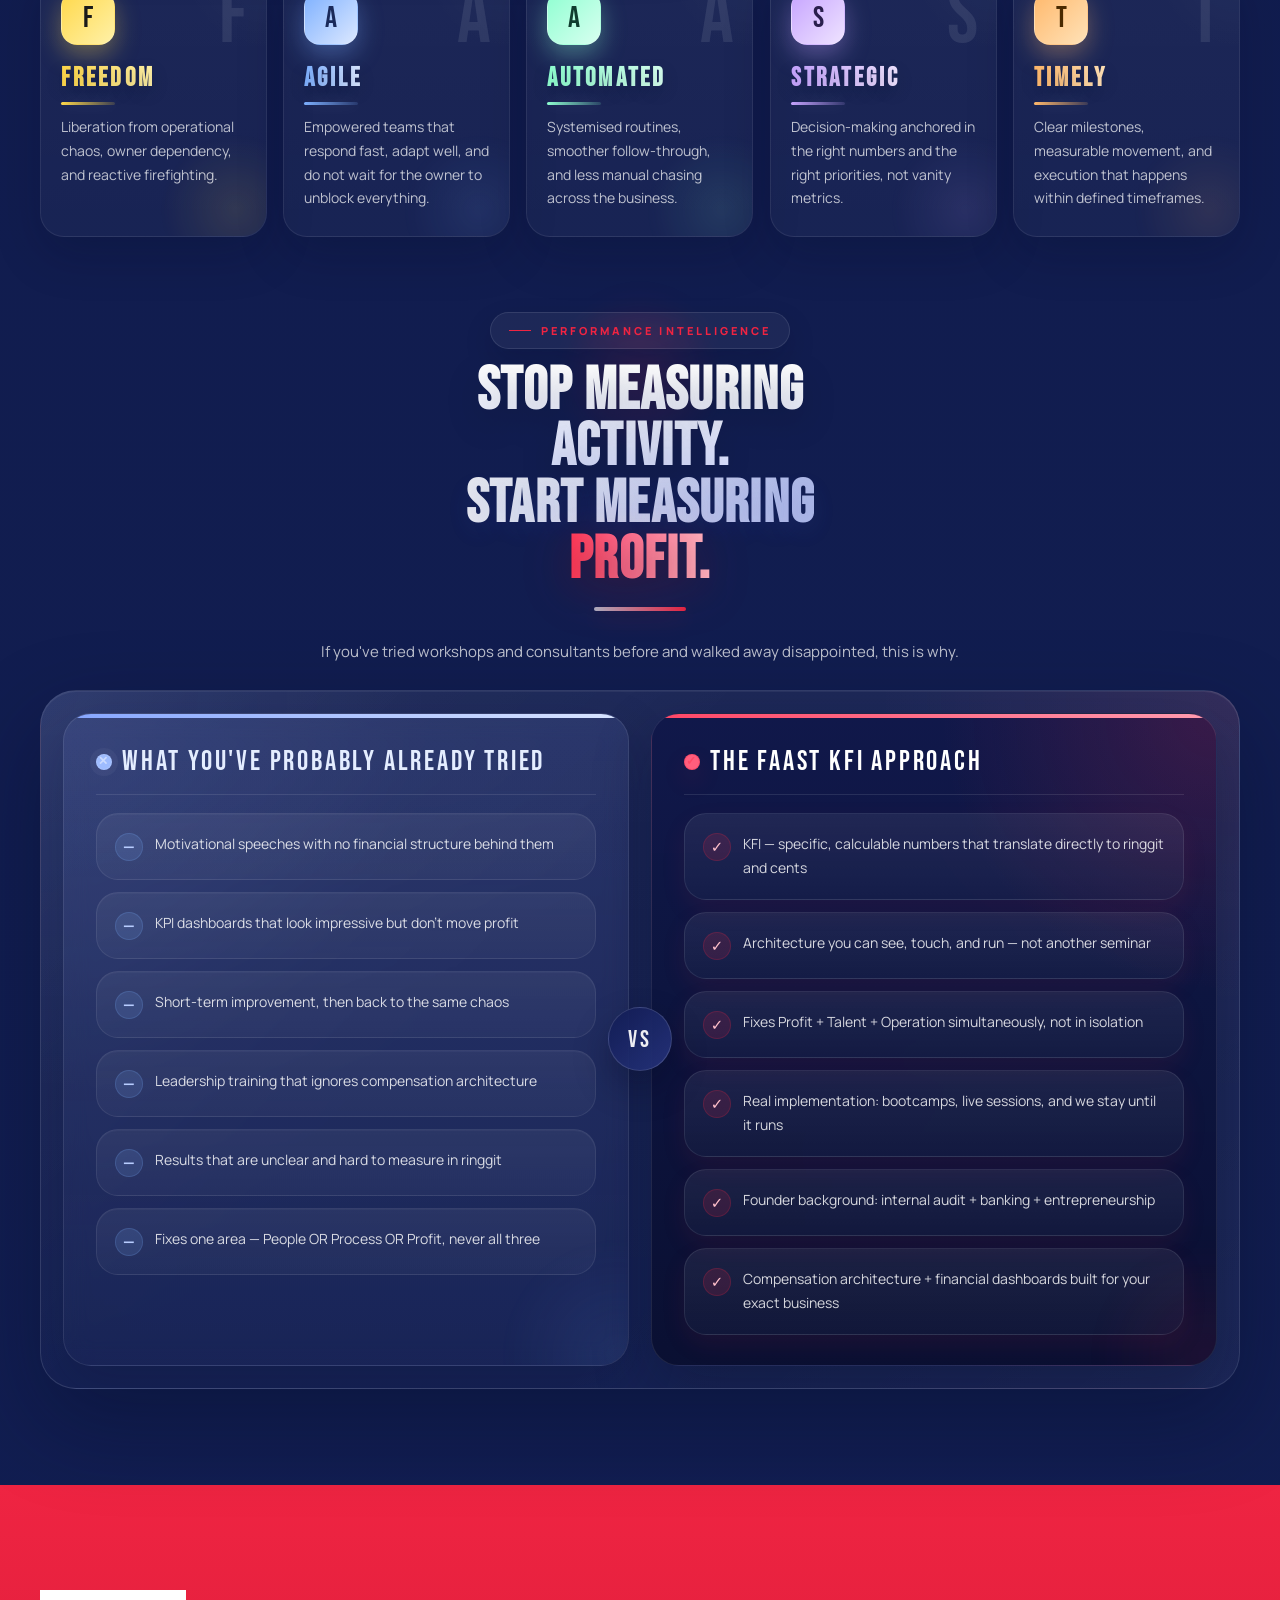
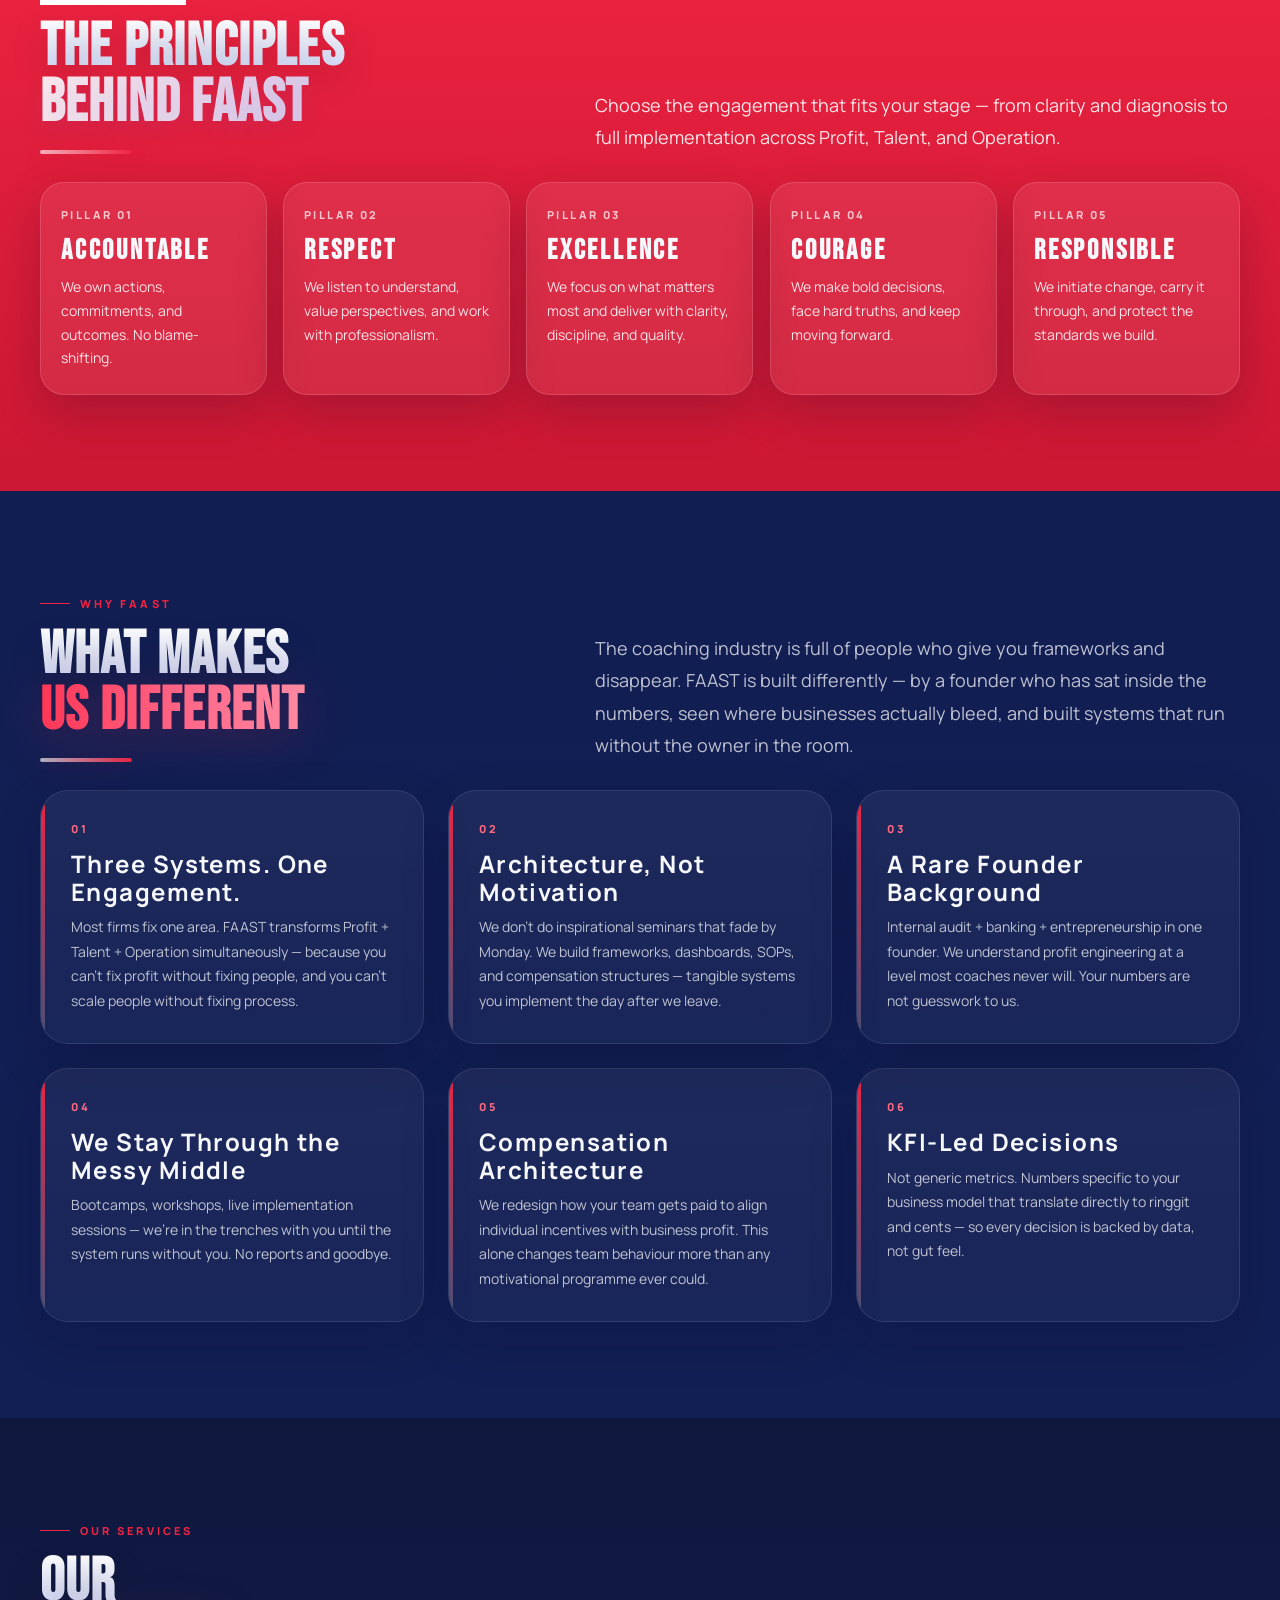
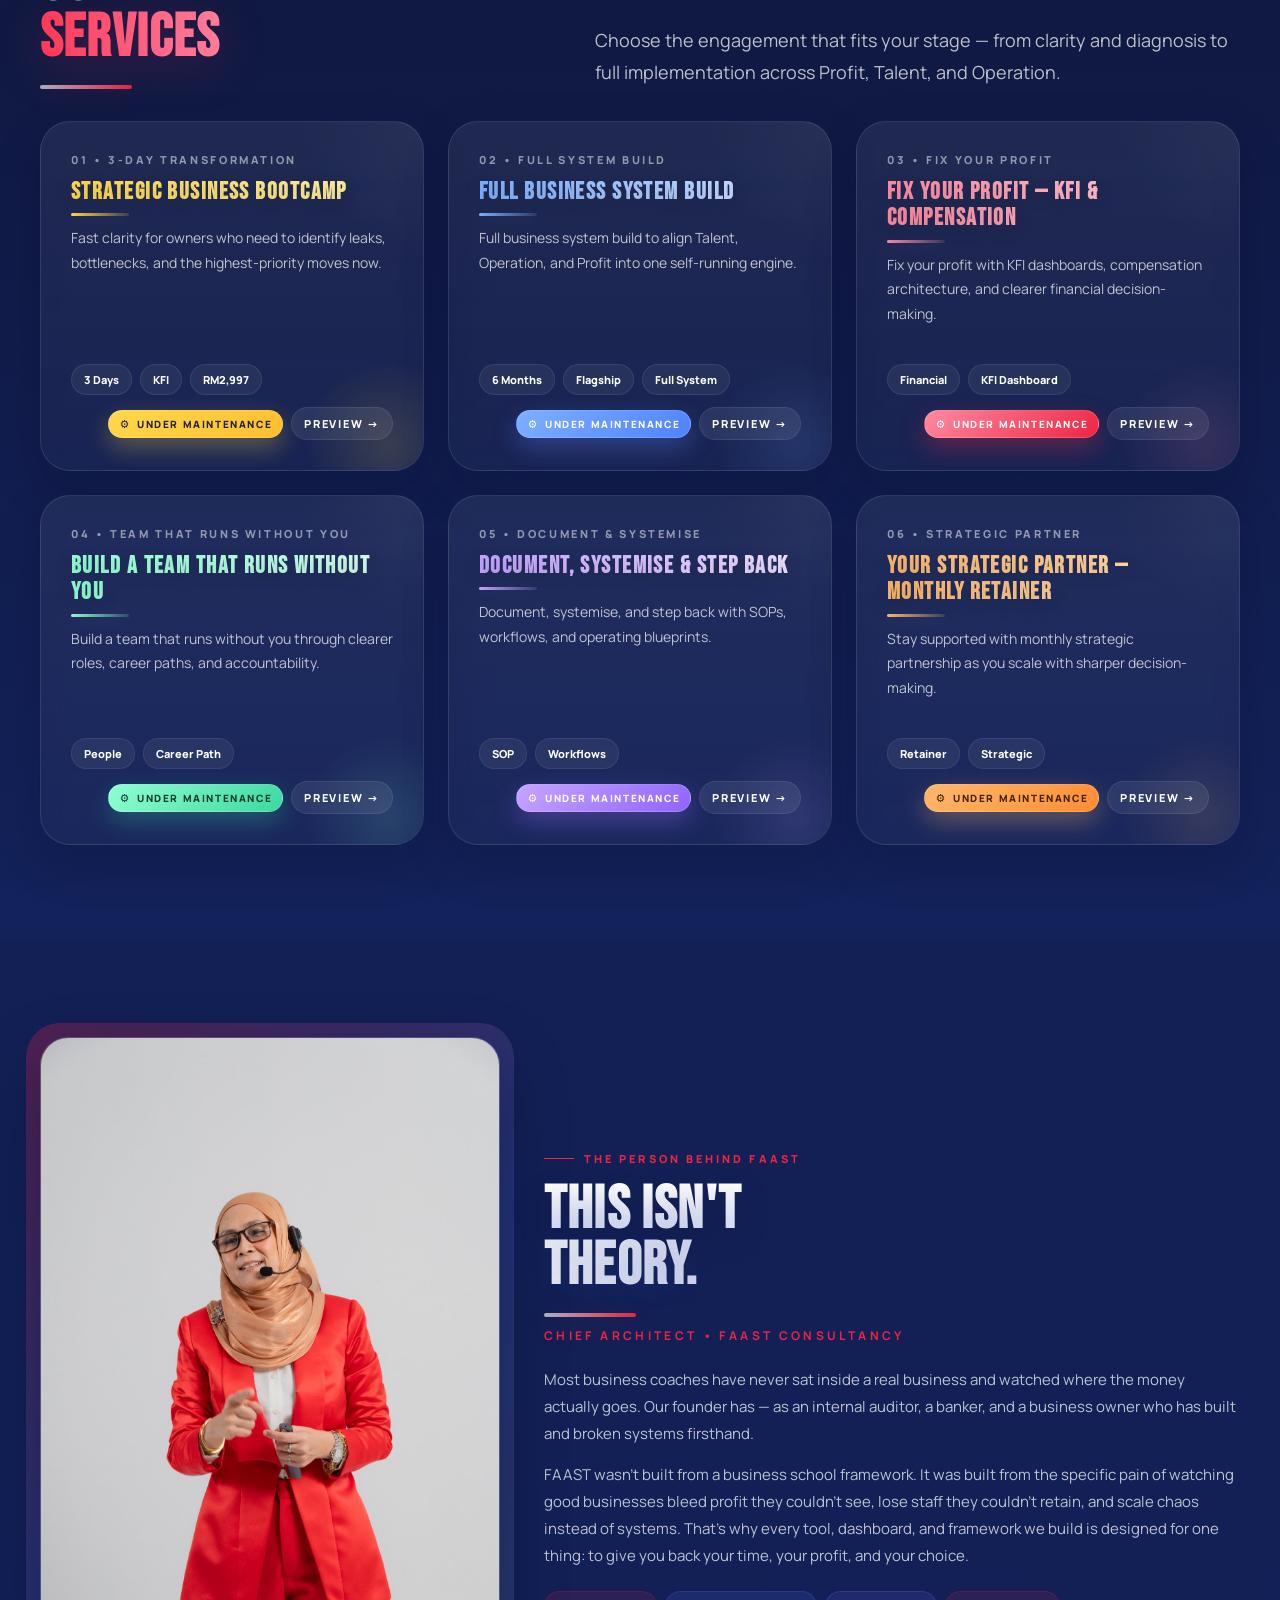
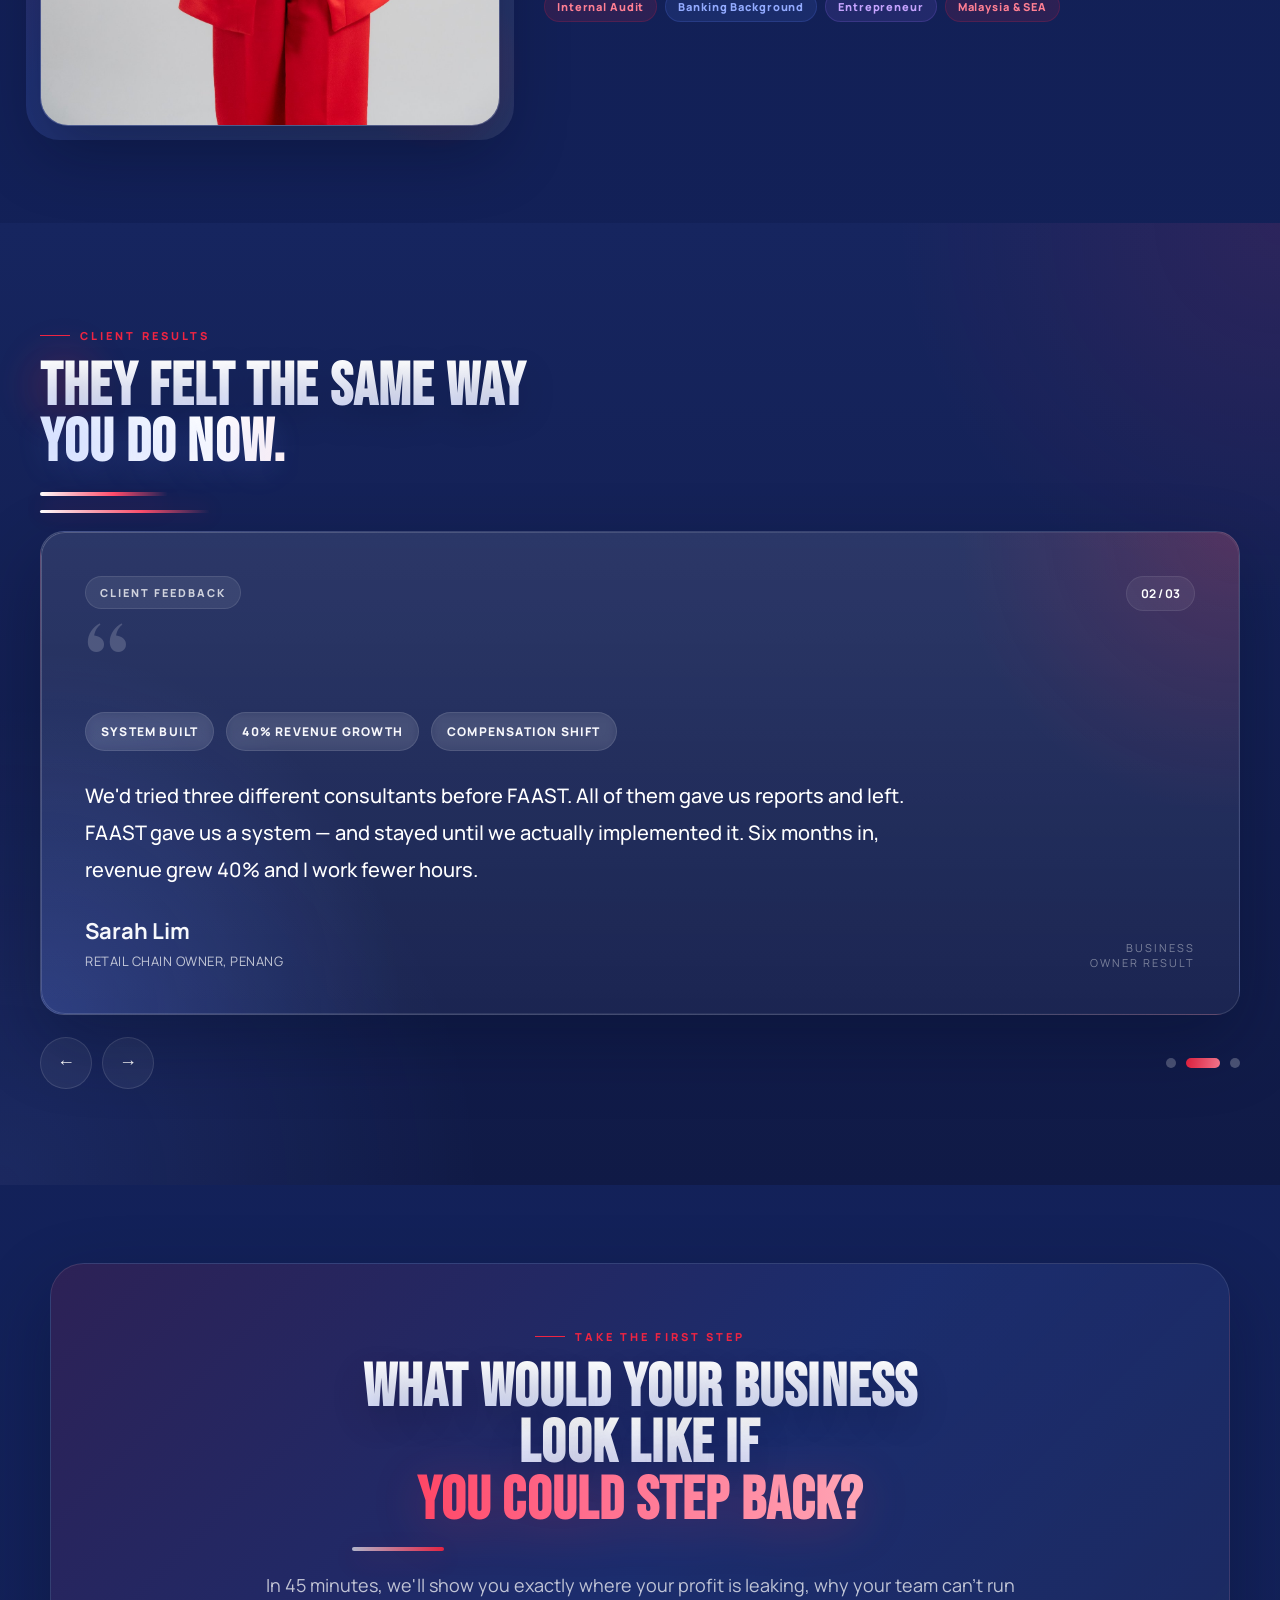
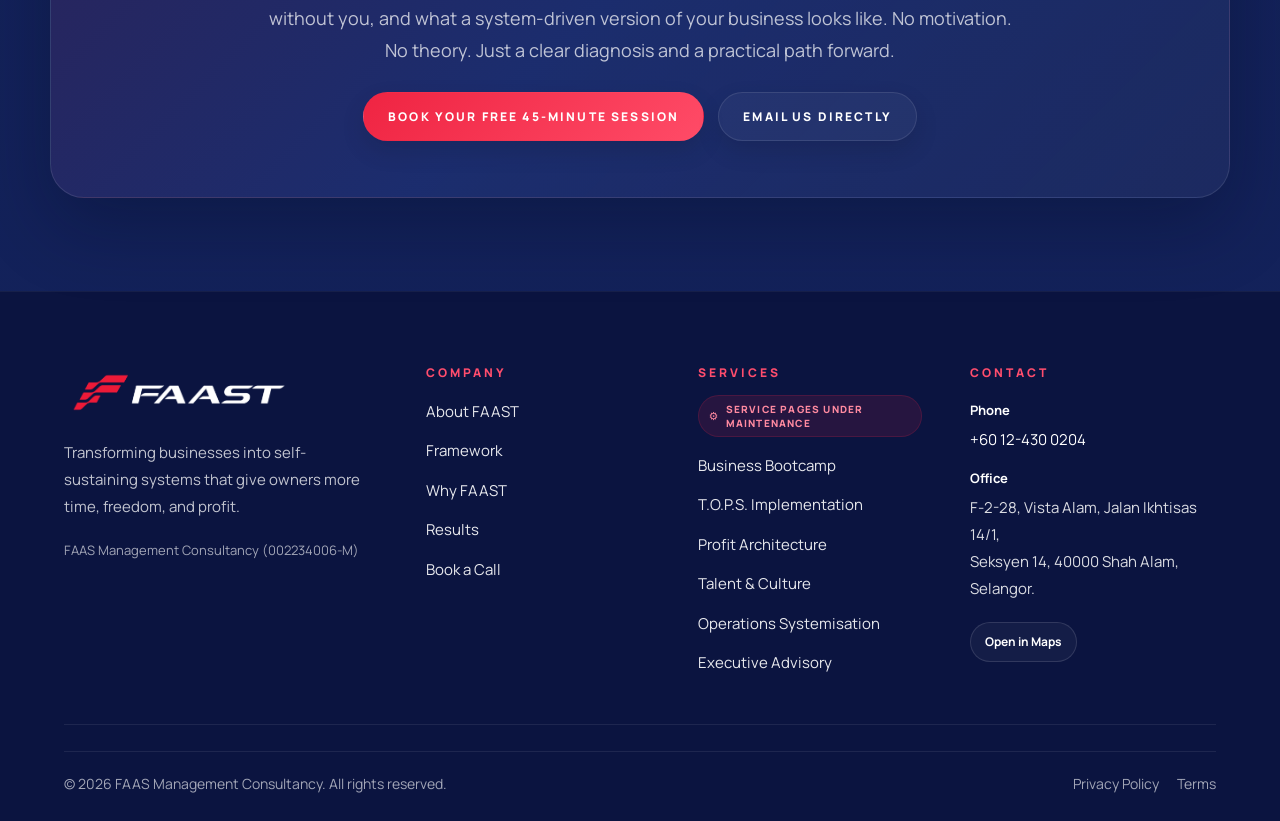
==== commit 992a0bf1: "up" ====
--- a/index.html
+++ b/index.html
@@ -3698,85 +3698,297 @@
 </script>
 
 
-<style id="mobile-polish-v3">
-@media (max-width:980px){
-  .hero-grid{grid-template-columns:1fr !important;gap:22px !important;}
-  .hero-side{display:grid !important;grid-template-columns:1fr;gap:14px !important;padding-block:0 !important;}
-  .hero-copy .display{max-width:none !important;}
-  .hero-copy .lead{max-width:100% !important;}
-  .founder-grid{grid-template-columns:1fr !important;}
-  .framework-top{grid-template-columns:1fr !important;}
-}
-@media (max-width:820px){
-  body{padding-top:82px !important;}
-  section,footer{padding:68px 18px !important;}
-  .hero{padding-top:28px !important;padding-bottom:44px !important;}
-  .hero-panel{padding:24px 18px 20px !important;border-radius:24px !important;}
-  .hero-copy{gap:12px !important;}
-  .hero-copy .display,.display{font-size:clamp(38px,11vw,60px) !important;line-height:.96 !important;letter-spacing:.01em !important;}
-  .hero-copy .lead,.lead{font-size:15px !important;line-height:1.7 !important;}
-  .btn-row{gap:10px !important;}
-  .btn-row .btn,.hero-copy .btn,.cta-box .btn{width:100% !important;}
-  .hero-stats{grid-template-columns:1fr !important;gap:10px !important;}
-  .stat-card{padding:14px 14px !important;text-align:center !important;}
-  .stat-card strong{font-size:28px !important;}
-  .hero-feature{padding:18px 16px !important;border-radius:18px !important;}
-  .hero-main{padding:22px 18px !important;border-radius:22px !important;}
-  .hero-main h3{font-size:30px !important;}
-  .hero-main p,.hero-feature p,.text,.service-card p,.diff-card p,.value-card p,.note-card p,.pain p{font-size:14px !important;line-height:1.7 !important;}
-  .hero-mini-grid,.hero-bottom-band,.problem-grid,.values-intro,.services-header,.framework-top,.founder-grid,.service-grid,.differ-grid,.faast-grid,.value-grid,.kfi-wrap{grid-template-columns:1fr !important;gap:16px !important;}
-  .service-card,.compare-card,.diff-card,.note-card,.value-card,.faast-card,.pain{border-radius:20px !important;}
-  .service-card{padding:22px 18px !important;}
-  .compare-card{padding:24px 18px !important;}
-  .service-card h3{font-size:22px !important;}
-  .compare-card h3{font-size:42px !important;}
-  .section-heading::after{width:68px !important;margin-top:14px !important;}
-  .marquee{padding:14px 0 !important;}
-  .marquee span{font-size:18px !important;}
-  .framework-diagram{min-height:auto !important;padding:14px !important;border-radius:24px !important;}
-  .tops-image-stage{min-height:auto !important;padding:58px 10px 12px !important;border-radius:22px !important;}
-  .tops-framework-label{top:14px !important;max-width:calc(100% - 20px) !important;min-width:0 !important;padding:10px 14px !important;font-size:9px !important;letter-spacing:.12em !important;white-space:normal !important;}
-  .tops-image-wrap img{transform:none !important;max-height:260px !important;border-radius:18px !important;}
-  .photo-placeholder img{min-height:0 !important;aspect-ratio:4/5 !important;height:auto !important;}
-  .slider-card{padding:26px 18px !important;min-height:auto !important;grid-template-columns:1fr !important;gap:18px !important;border-radius:24px !important;}
-  .result-content p{font-size:16px !important;line-height:1.8 !important;}
-  .slider-controls{flex-direction:column !important;align-items:flex-start !important;}
-  .cta{padding:56px 18px 70px !important;}
-  .cta-box{padding:28px 18px !important;border-radius:24px !important;}
-}
-@media (max-width:560px){
-  .display,.hero-copy .display{font-size:clamp(34px,12vw,50px) !important;}
-  .h1{font-size:clamp(30px,11vw,46px) !important;}
-  .h2{font-size:clamp(28px,10vw,42px) !important;}
-  .section-tag,.eyebrow{font-size:10px !important;letter-spacing:.2em !important;}
-  .hero-panel{padding:22px 16px 18px !important;}
-  .hero-feature,.hero-main,.stat-card,.service-card,.compare-card,.diff-card,.note-card,.value-card,.faast-card,.pain{padding-left:16px !important;padding-right:16px !important;}
-  .service-footer,.service-actions{width:100% !important;}
-  .service-actions{justify-content:flex-start !important;margin-left:0 !important;}
-  .click-hint,.maintenance-badge{width:auto !important;}
+<style id="mobile-premium-final-v3">
+@media (max-width: 820px){
+  body{
+    padding-top:82px;
+  }
+
+  section,
+  footer{
+    padding:72px 18px;
+  }
+
+  .container{
+    width:min(100%, 100%);
+  }
+
+  .hero{
+    padding-top:28px;
+    padding-bottom:48px;
+  }
+
+  .hero-panel{
+    padding:24px 18px 22px;
+    border-radius:24px;
+  }
+
+  .hero-grid{
+    grid-template-columns:1fr;
+    gap:22px;
+  }
+
+  .hero-copy{
+    gap:14px;
+  }
+
+  .hero-copy .display{
+    max-width:none;
+    font-size:clamp(40px, 12vw, 58px);
+    line-height:.96;
+    letter-spacing:.02em;
+    text-wrap:balance;
+  }
+
+  .hero-copy .lead{
+    font-size:15px;
+    line-height:1.72;
+    max-width:none;
+  }
+
+  .btn-row{
+    gap:12px;
+    margin-top:6px;
+  }
+
+  .btn-row .btn{
+    width:100%;
+    min-height:52px;
+  }
+
+  .hero-stats{
+    grid-template-columns:1fr;
+    gap:12px;
+    margin-top:6px;
+  }
+
+  .stat-card{
+    padding:16px;
+    text-align:center;
+    border-radius:18px;
+  }
+
+  .stat-card strong{
+    font-size:34px;
+  }
+
+  .hero-side{
+    gap:14px;
+  }
+
+  .hero-feature,
+  .hero-main{
+    padding:20px 18px;
+    border-radius:20px;
+  }
+
+  .hero-main h3{
+    font-size:30px;
+  }
+
+  .hero-mini-grid,
+  .hero-bottom-band{
+    grid-template-columns:1fr;
+    gap:12px;
+  }
+
+  .problem-grid,
+  .values-intro,
+  .services-header,
+  .founder-grid,
+  .framework-top,
+  .kfi-wrap{
+    grid-template-columns:1fr;
+    gap:22px;
+  }
+
+  .service-grid,
+  .differ-grid,
+  .value-grid,
+  .faast-grid{
+    grid-template-columns:1fr;
+    gap:14px;
+  }
+
+  .service-card,
+  .compare-card,
+  .diff-card,
+  .value-card,
+  .faast-card,
+  .note-card{
+    border-radius:22px;
+  }
+
+  .service-card{
+    padding:22px 18px;
+  }
+
+  .service-card h3{
+    font-size:22px;
+  }
+
+  .service-footer{
+    flex-direction:column;
+    align-items:flex-start;
+    gap:12px;
+  }
+
+  .service-actions{
+    width:100%;
+    margin-left:0;
+    justify-content:space-between;
+  }
+
+  .click-hint{
+    margin-left:0;
+  }
+
+  .compare-card{
+    padding:24px 18px;
+  }
+
+  .compare-card h3{
+    font-size:46px;
+  }
+
+  .compare-item{
+    padding:16px 15px;
+    border-radius:16px;
+  }
+
+  .framework-diagram{
+    min-height:auto;
+    padding:16px;
+    border-radius:24px;
+  }
+
+  .tops-image-stage{
+    min-height:auto;
+    padding:62px 12px 14px;
+    border-radius:22px;
+  }
+
+  .tops-framework-label{
+    min-width:auto;
+    max-width:calc(100% - 24px);
+    padding:10px 14px;
+    font-size:9px;
+    letter-spacing:.14em;
+  }
+
+  .tops-image-wrap img{
+    max-height:320px;
+    transform:scale(1.08);
+  }
+
+  .founder-grid{
+    align-items:start;
+  }
+
+  .founder-photo-wrap{
+    max-width:100%;
+  }
+
+  .photo-placeholder{
+    border-radius:22px;
+  }
+
+  .photo-placeholder img{
+    min-height:auto;
+    aspect-ratio:4/5;
+    object-fit:cover;
+  }
+
+  .slider-card{
+    grid-template-columns:1fr;
+    padding:24px 18px;
+    min-height:auto;
+    border-radius:24px;
+  }
+
+  .quote-mark{
+    font-size:72px;
+  }
+
+  .result-content p{
+    font-size:17px;
+    line-height:1.8;
+  }
+
+  .result-side{
+    align-items:flex-start;
+  }
+
+  .result-side-note{
+    text-align:left;
+    max-width:none;
+  }
+
+  .slider-controls{
+    gap:14px;
+    flex-direction:column;
+    align-items:flex-start;
+  }
+
+  .cta{
+    padding:60px 0 72px;
+  }
+
+  .cta-box{
+    padding:28px 18px;
+    border-radius:24px;
+  }
+
+  .cta-box .btn-row{
+    margin-top:14px;
+  }
+}
+
+@media (max-width: 560px){
+  .display{
+    font-size:clamp(38px, 13vw, 52px);
+    line-height:.96;
+  }
+
+  .h1{
+    font-size:clamp(32px, 11vw, 46px);
+  }
+
+  .h2{
+    font-size:clamp(30px, 10vw, 42px);
+  }
+
+  .lead{
+    font-size:15px;
+  }
+
+  .section-tag{
+    font-size:10px;
+    letter-spacing:.22em;
+  }
+
+  .hero-copy .display{
+    font-size:clamp(36px, 12.5vw, 48px);
+  }
+
+  .hero-main h3{
+    font-size:26px;
+  }
+
+  .compare-card h3{
+    font-size:40px;
+  }
+
+  .result-content p{
+    font-size:16px;
+  }
+
+  .icon-btn{
+    width:46px;
+    height:46px;
+  }
 }
 </style>
-
-
-<script id="mobile-anchor-polish-v3">
-document.addEventListener('DOMContentLoaded', function(){
-  const anchorLinks = document.querySelectorAll('a[href^="#"]');
-  anchorLinks.forEach(function(link){
-    link.addEventListener('click', function(e){
-      const href = this.getAttribute('href');
-      if (!href || href === '#' || href.length < 2) return;
-      const target = document.querySelector(href);
-      if (!target) return;
-      e.preventDefault();
-      const nav = document.querySelector('nav');
-      const navHeight = nav ? nav.offsetHeight : 80;
-      const y = target.getBoundingClientRect().top + window.scrollY - navHeight - 10;
-      window.scrollTo({ top: y, behavior: 'smooth' });
-      if (history.pushState) history.pushState(null, '', href);
-    });
-  });
-});
-</script>
 
 </body>
 </html> 
--- a/shared-layout.css
+++ b/shared-layout.css
@@ -138,13 +138,16 @@
 
 .nav-drop-toggle:focus-visible,
 .nav-links a:focus-visible,
-.nav-links .nav-link:focus-visible{
+.nav-links .nav-link:focus-visible,
+.menu-toggle:focus-visible,
+.mobile-close:focus-visible,
+.mobile-link:focus-visible,
+.mobile-cta:focus-visible{
   outline:2px solid rgba(239,36,66,.65);
   outline-offset:4px;
   border-radius:8px;
 }
 
-/* ===== SMALLER SERVICES DROPDOWN ===== */
 .mega-menu{
   position:absolute;
   top:calc(100% + 14px);
@@ -229,7 +232,6 @@
   letter-spacing:0;
 }
 
-/* ===== SERVICES DROPDOWN PREVIEW ONLY ===== */
 .coming-soon-preview{
   position:relative;
   cursor:default;
@@ -296,16 +298,17 @@
   color:#ff9fb0;
 }
 
-/* ===== MOBILE MENU ===== */
 .menu-toggle{
   display:none;
-  width:46px;
-  height:46px;
+  width:48px;
+  height:48px;
   border:none;
   background:transparent;
   cursor:pointer;
   padding:0;
   flex-shrink:0;
+  position:relative;
+  z-index:10001;
 }
 
 .menu-toggle span{
@@ -315,7 +318,19 @@
   margin:6px auto;
   border-radius:999px;
   background:#fff;
-  transition:transform .25s ease, opacity .25s ease, background .25s ease;
+  transition:transform .28s ease, opacity .28s ease, background .28s ease;
+}
+
+.menu-toggle[aria-expanded="true"] span:nth-child(1){
+  transform:translateY(8px) rotate(45deg);
+}
+
+.menu-toggle[aria-expanded="true"] span:nth-child(2){
+  opacity:0;
+}
+
+.menu-toggle[aria-expanded="true"] span:nth-child(3){
+  transform:translateY(-8px) rotate(-45deg);
 }
 
 .mobile-menu{
@@ -323,26 +338,21 @@
   inset:0;
   z-index:10000;
   background:
-    radial-gradient(circle at top right, rgba(239,36,66,.12), transparent 22%),
-    radial-gradient(circle at bottom left, rgba(95,130,255,.14), transparent 28%),
-    rgba(7,12,35,.96);
-  backdrop-filter:blur(12px);
-  -webkit-backdrop-filter:blur(12px);
-  display:flex;
-  align-items:flex-start;
-  justify-content:flex-start;
+    radial-gradient(circle at top right, rgba(239,36,66,.14), transparent 22%),
+    radial-gradient(circle at bottom left, rgba(95,130,255,.15), transparent 28%),
+    linear-gradient(180deg, rgba(8,12,36,.98), rgba(10,16,44,.98));
+  backdrop-filter:blur(16px);
+  -webkit-backdrop-filter:blur(16px);
   opacity:0;
   visibility:hidden;
   pointer-events:none;
-  transform:translateY(-10px);
-  transition:opacity .28s ease, transform .28s ease, visibility .28s ease;
+  transition:opacity .32s ease, visibility .32s ease;
 }
 
 .mobile-menu.active{
   opacity:1;
   visibility:visible;
   pointer-events:auto;
-  transform:none;
 }
 
 .mobile-menu-content{
@@ -350,8 +360,8 @@
   min-height:100vh;
   display:flex;
   flex-direction:column;
+  justify-content:center;
   align-items:flex-start;
-  justify-content:center;
   gap:18px;
   padding:110px 34px 42px;
 }
@@ -359,7 +369,7 @@
 .mobile-close{
   position:absolute;
   top:20px;
-  right:20px;
+  right:18px;
   width:48px;
   height:48px;
   border:none;
@@ -371,17 +381,18 @@
 }
 
 .mobile-link{
-  font-size:clamp(30px, 8vw, 42px);
-  line-height:1.05;
-  font-weight:700;
+  font-family:'Bebas Neue',sans-serif;
+  font-size:clamp(34px, 9vw, 52px);
+  line-height:.95;
+  letter-spacing:.03em;
   color:#fff;
   text-decoration:none;
-  transition:transform .2s ease, color .2s ease, opacity .2s ease;
+  transition:transform .22s ease, color .22s ease, opacity .22s ease;
 }
 
 .mobile-link:hover{
   color:#ff9fb0;
-  transform:translateX(4px);
+  transform:translateX(6px);
 }
 
 .mobile-cta{
@@ -403,6 +414,7 @@
 
 .mobile-cta:hover{
   background:#ff3350;
+  transform:translateY(-2px);
 }
 
 body.menu-open{
@@ -486,7 +498,7 @@
   }
 
   .nav-inner{
-    padding:16px 18px;
+    padding:14px 18px;
   }
 
   .logo img.real-logo{
@@ -507,6 +519,21 @@
 
   .footer-logo-img{
     height:46px;
+  }
+}
+
+@media (max-width:560px){
+  .mobile-menu-content{
+    padding:100px 22px 34px;
+    gap:14px;
+  }
+
+  .mobile-link{
+    font-size:clamp(30px, 10vw, 44px);
+  }
+
+  .mobile-cta{
+    width:100%;
   }
 }
 
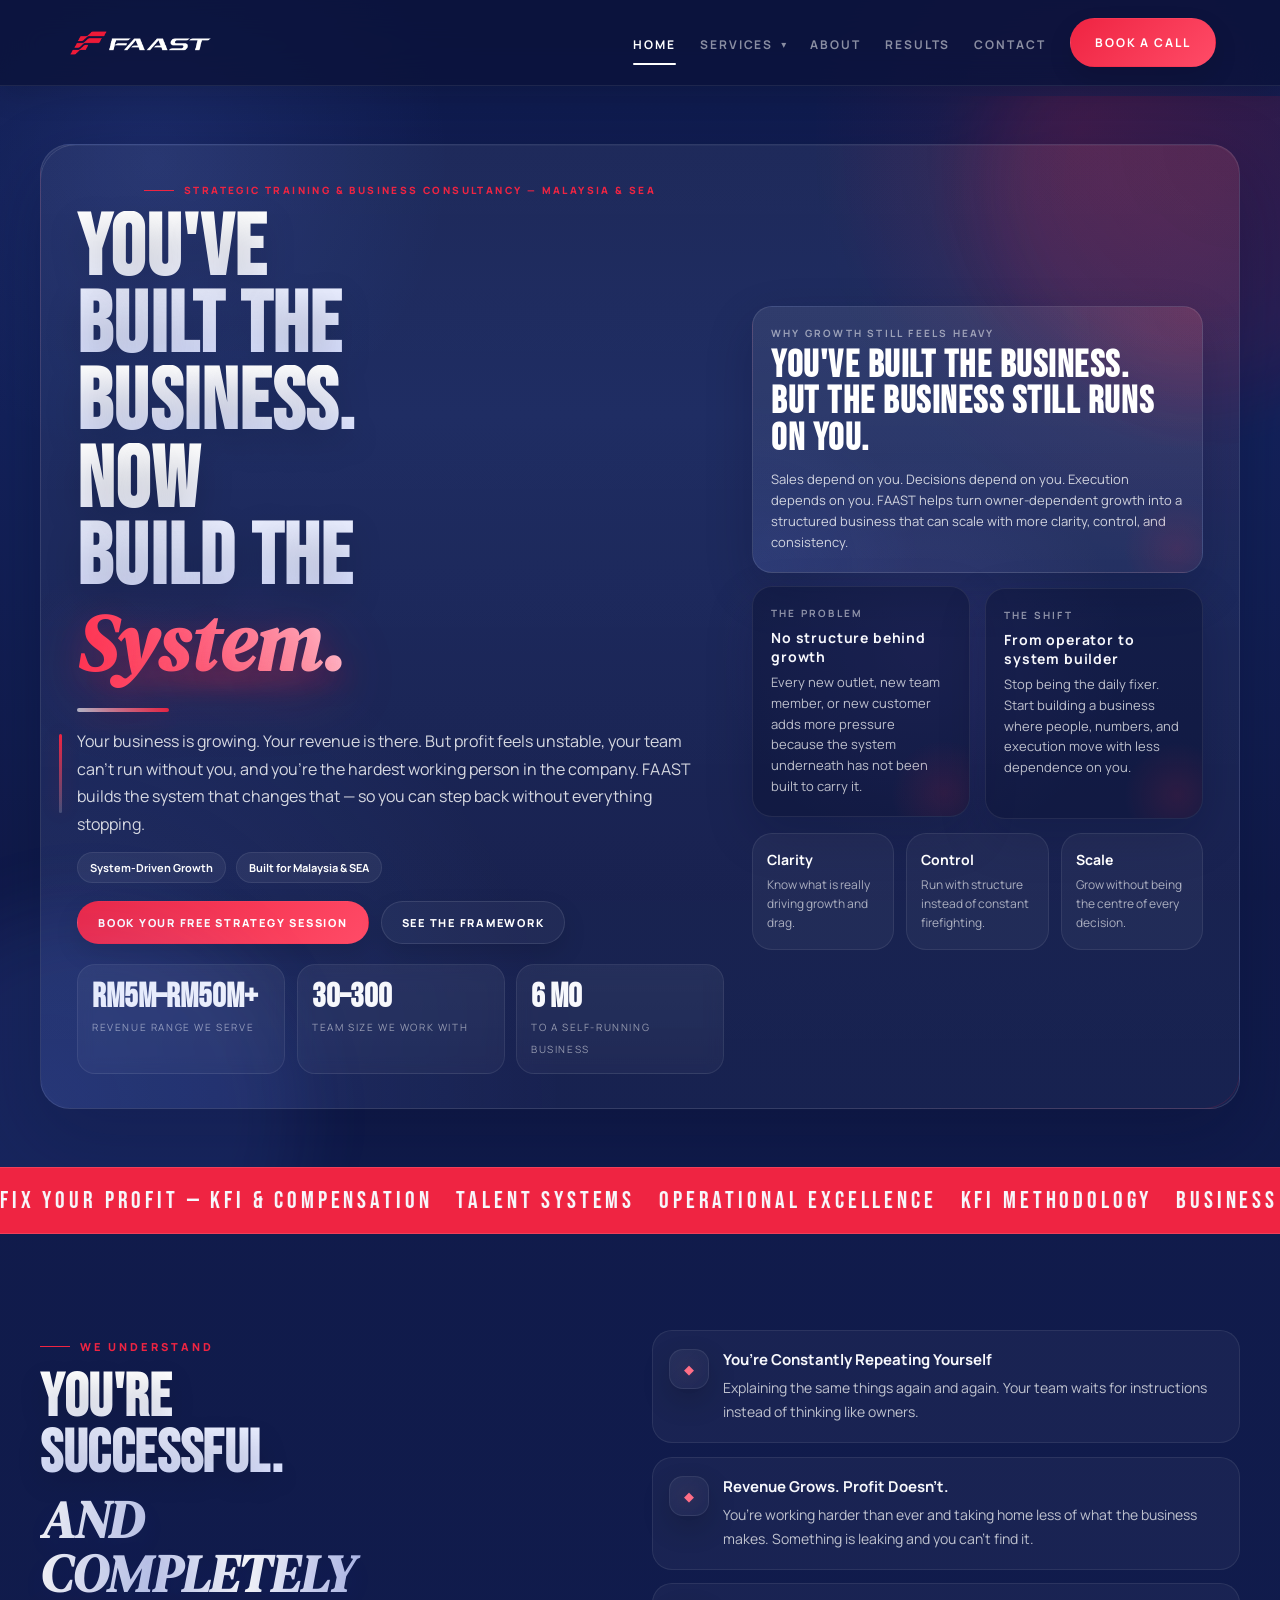
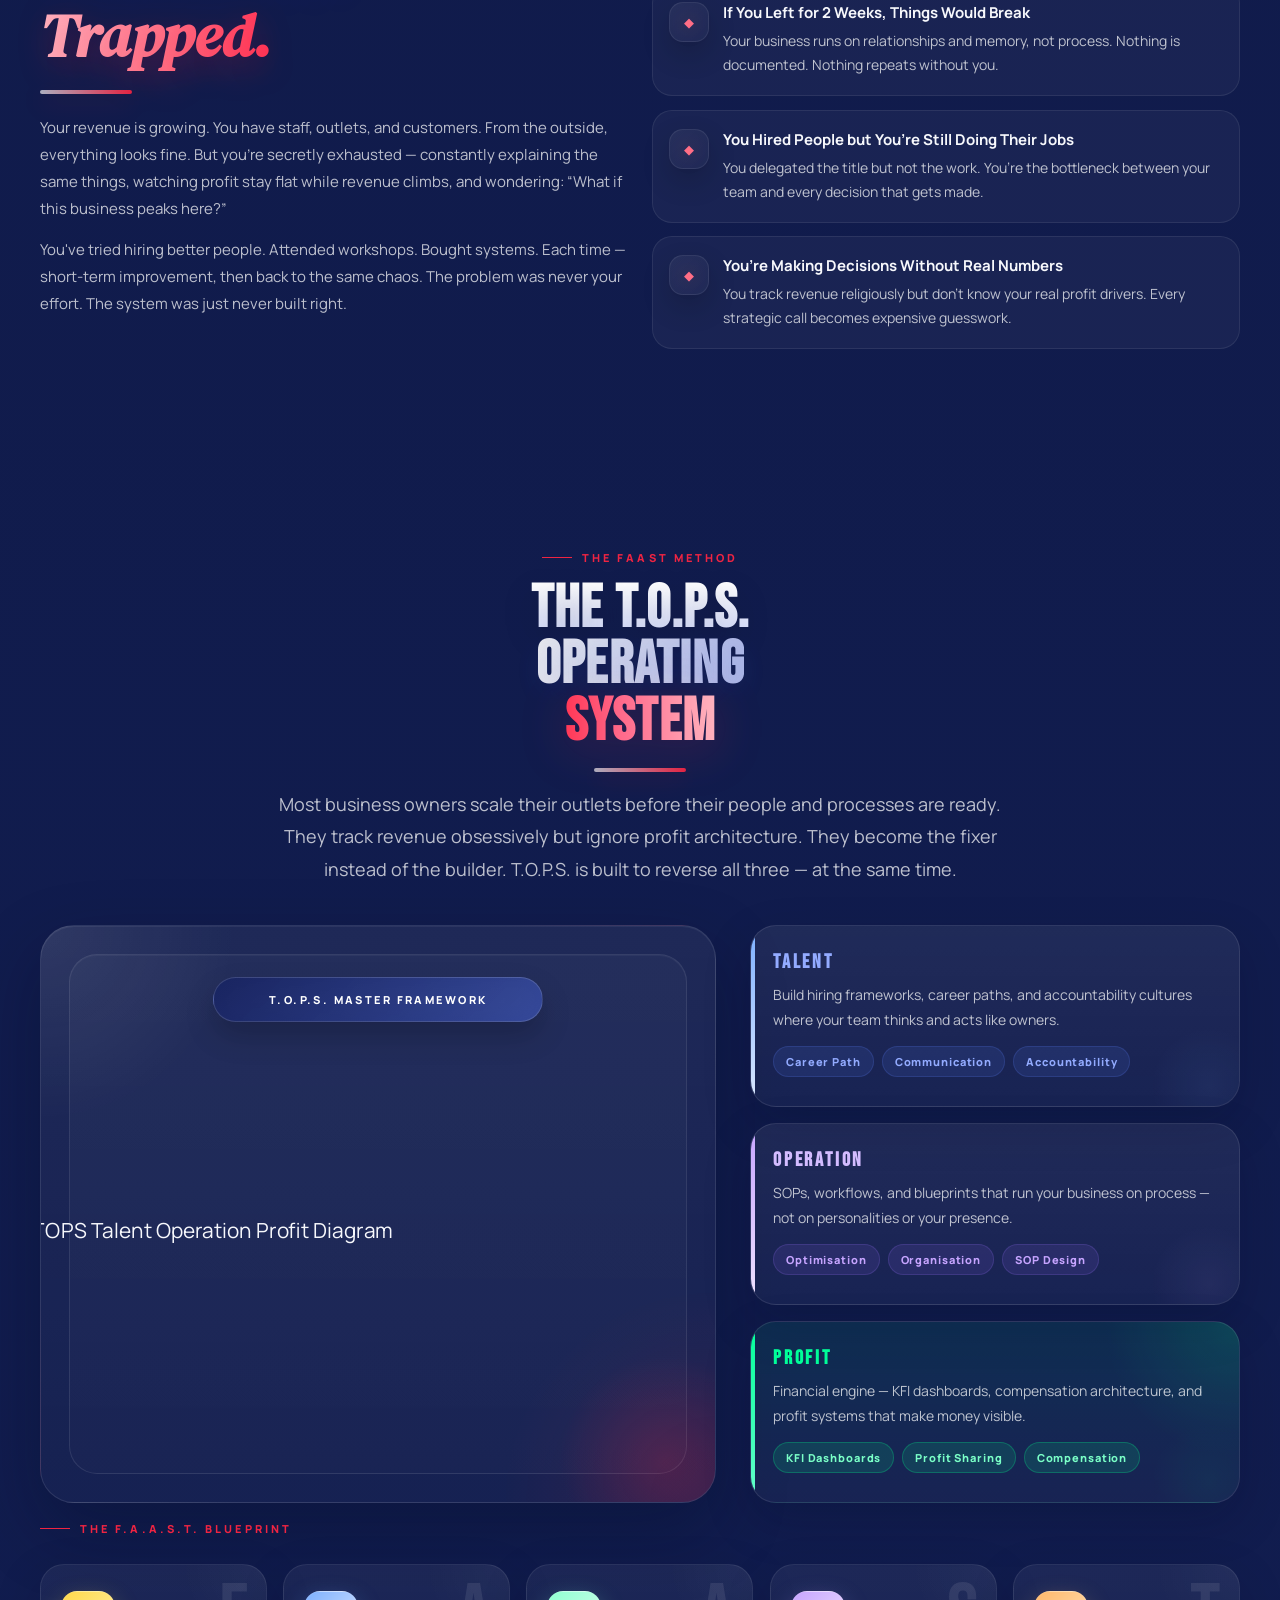
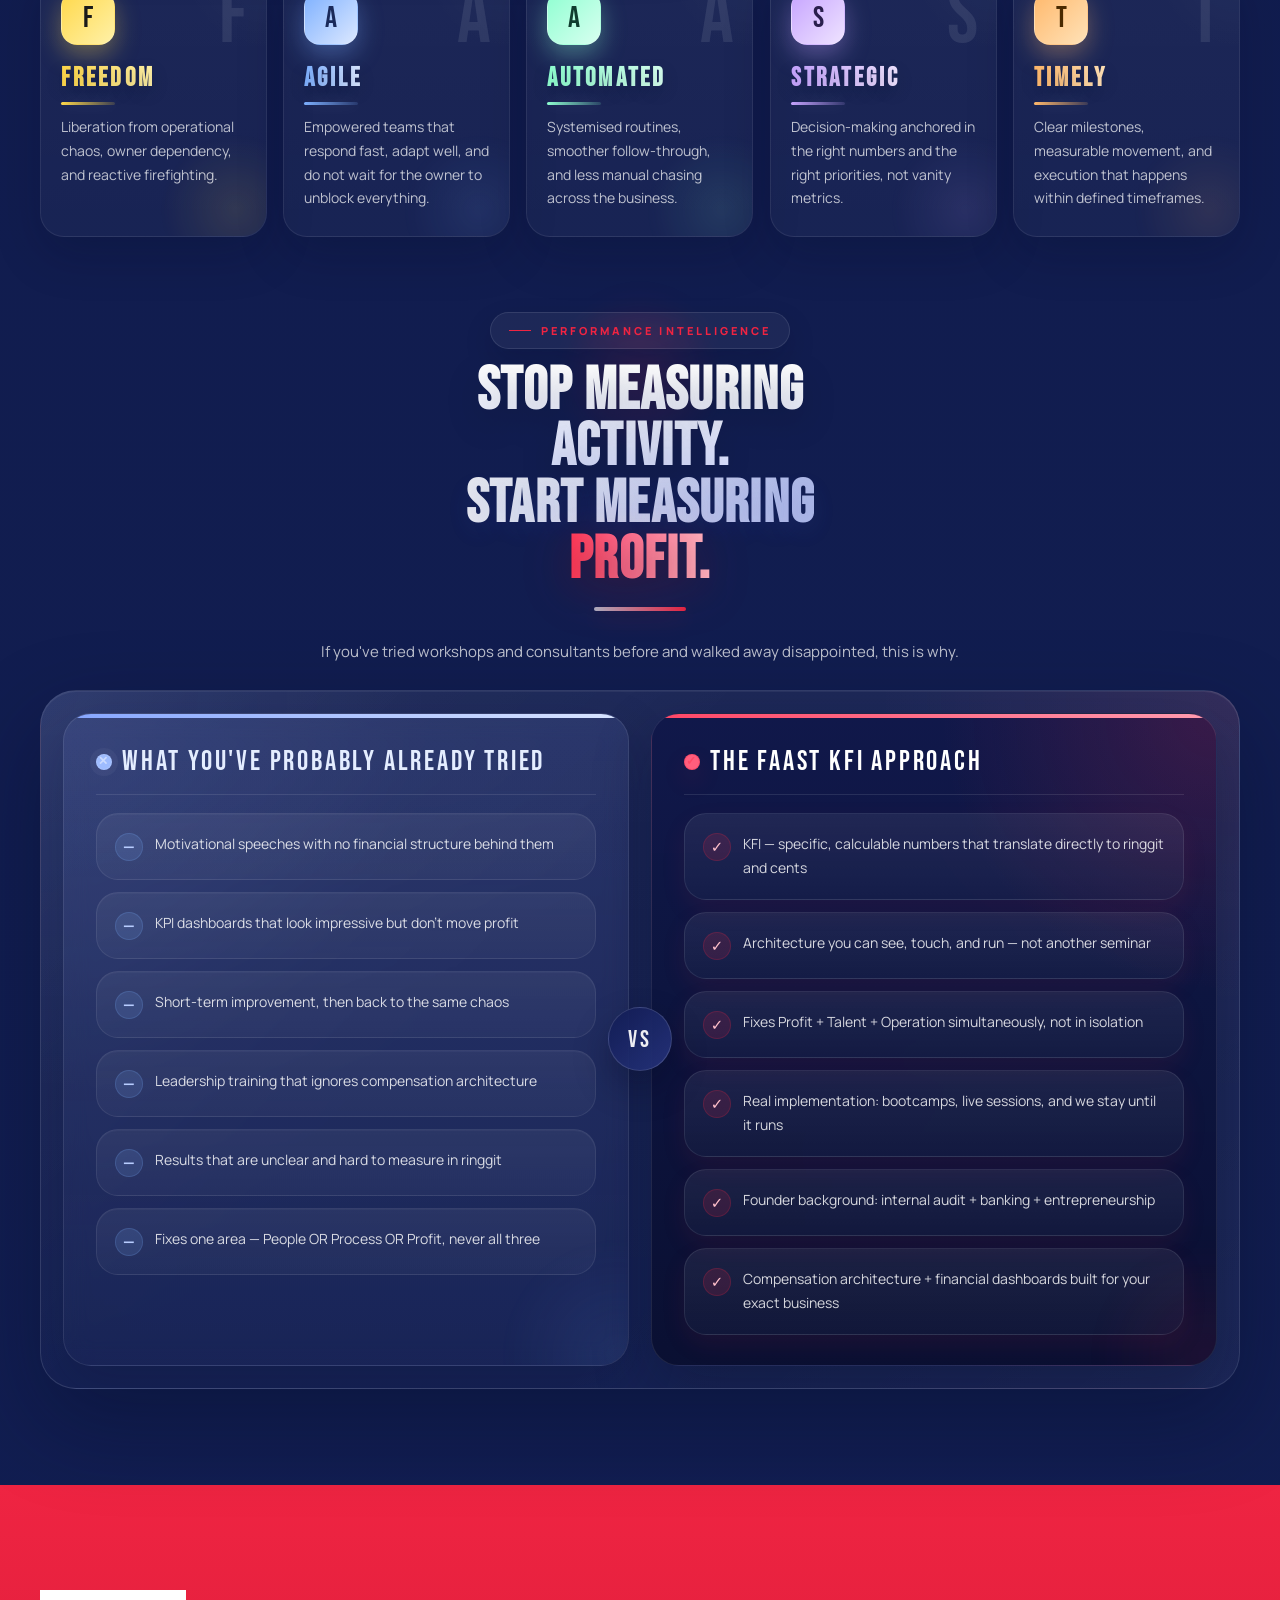
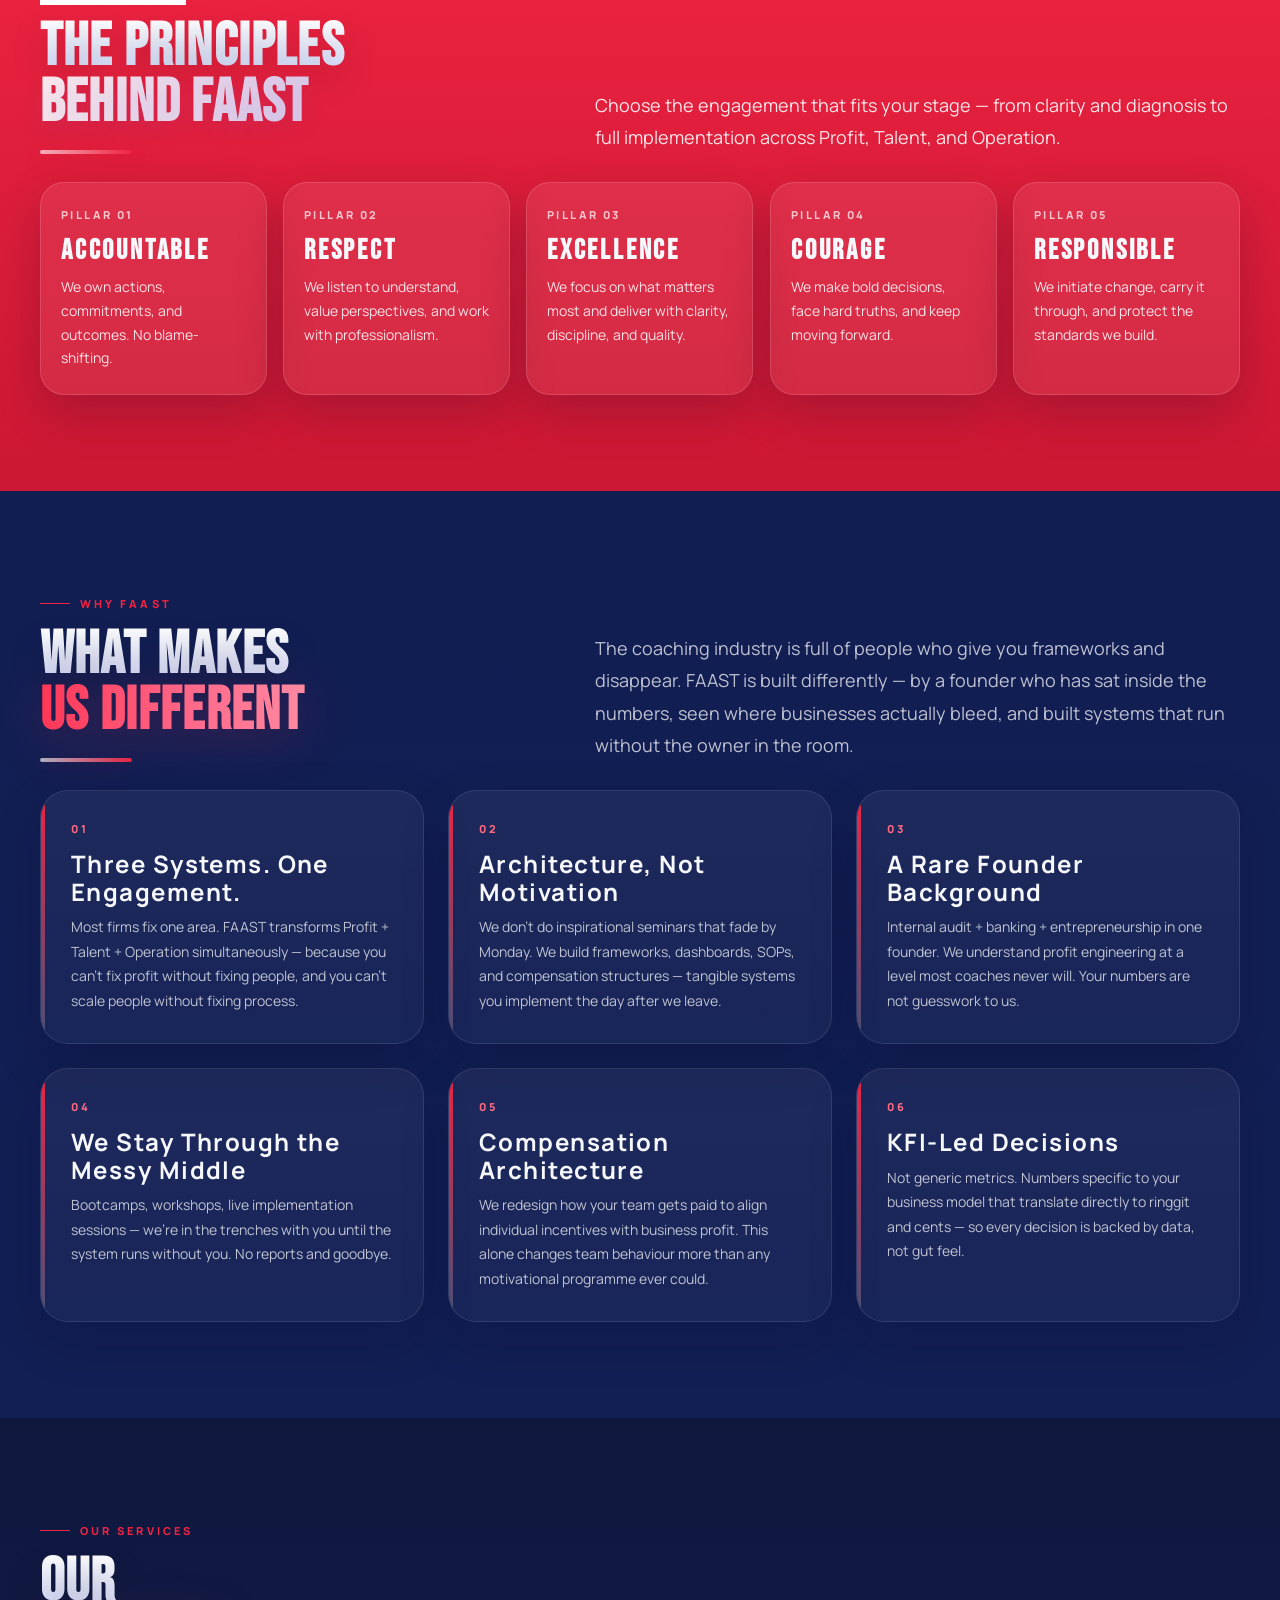
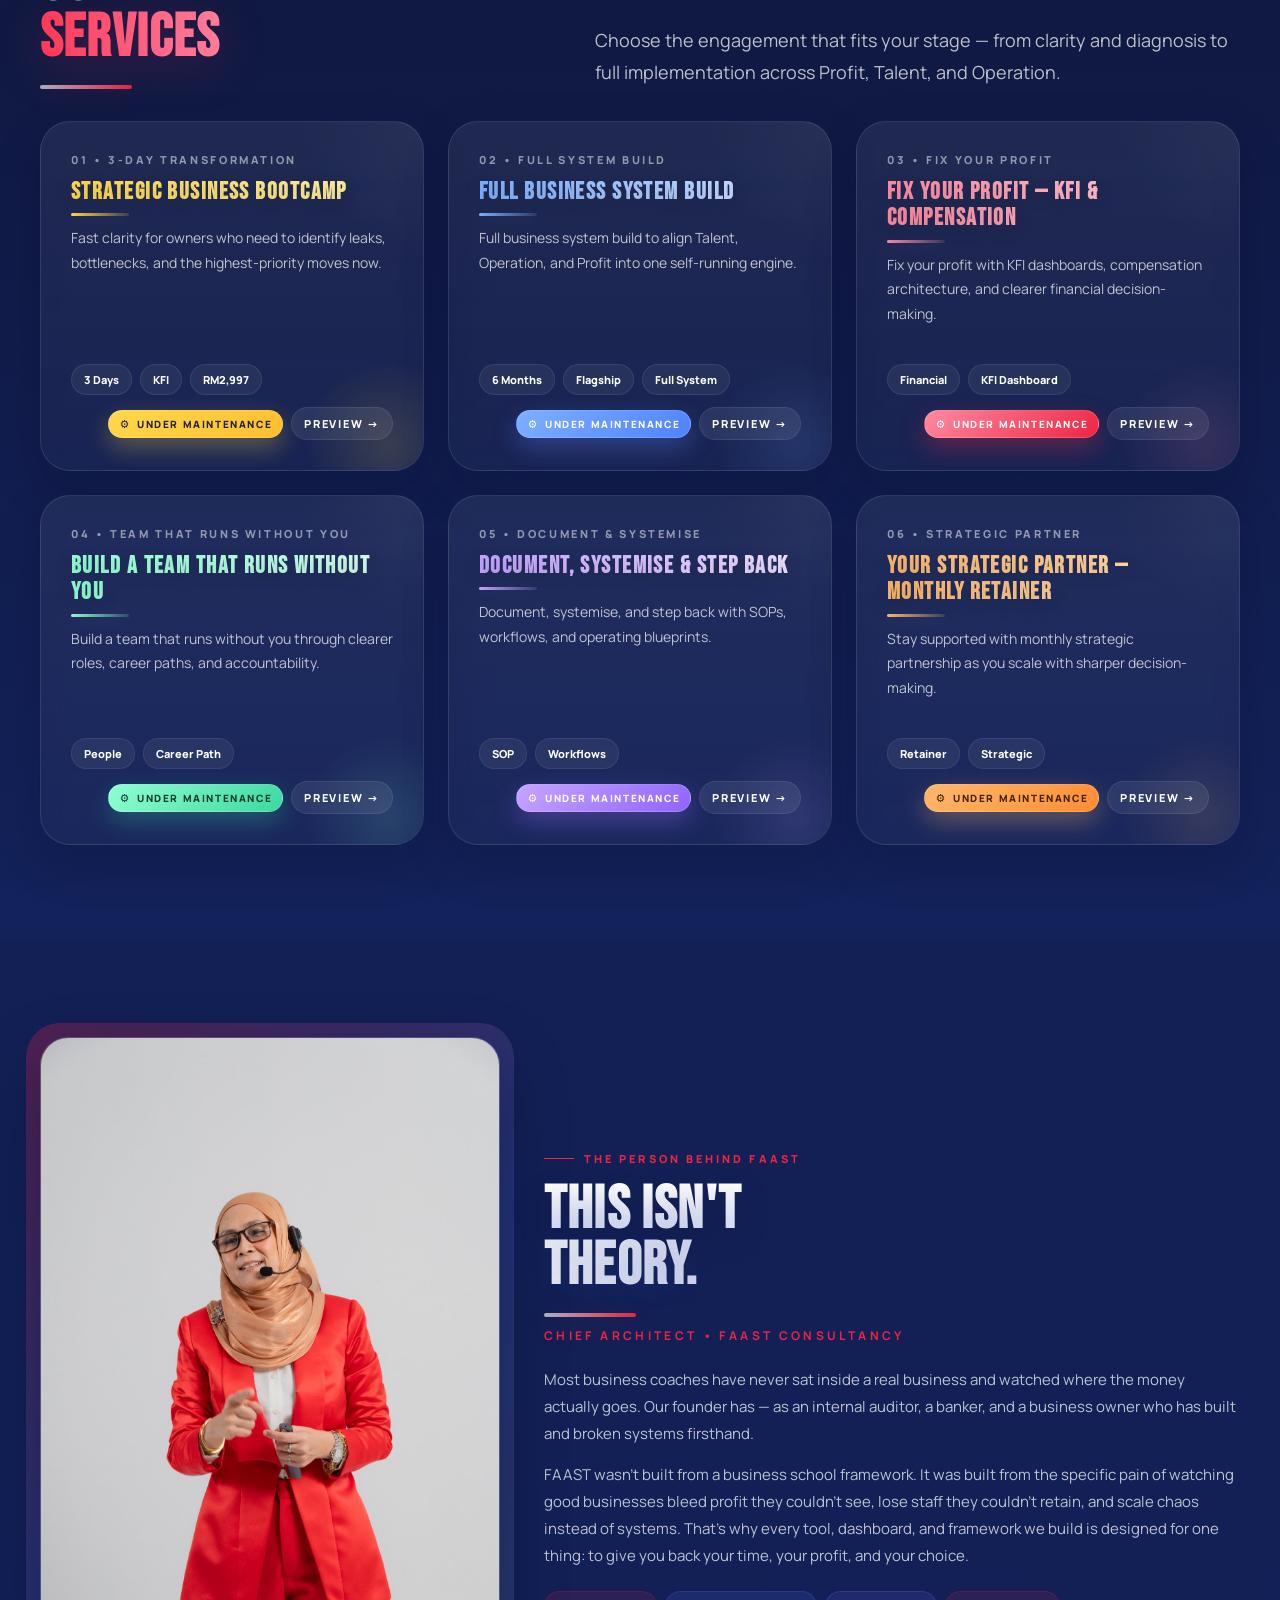
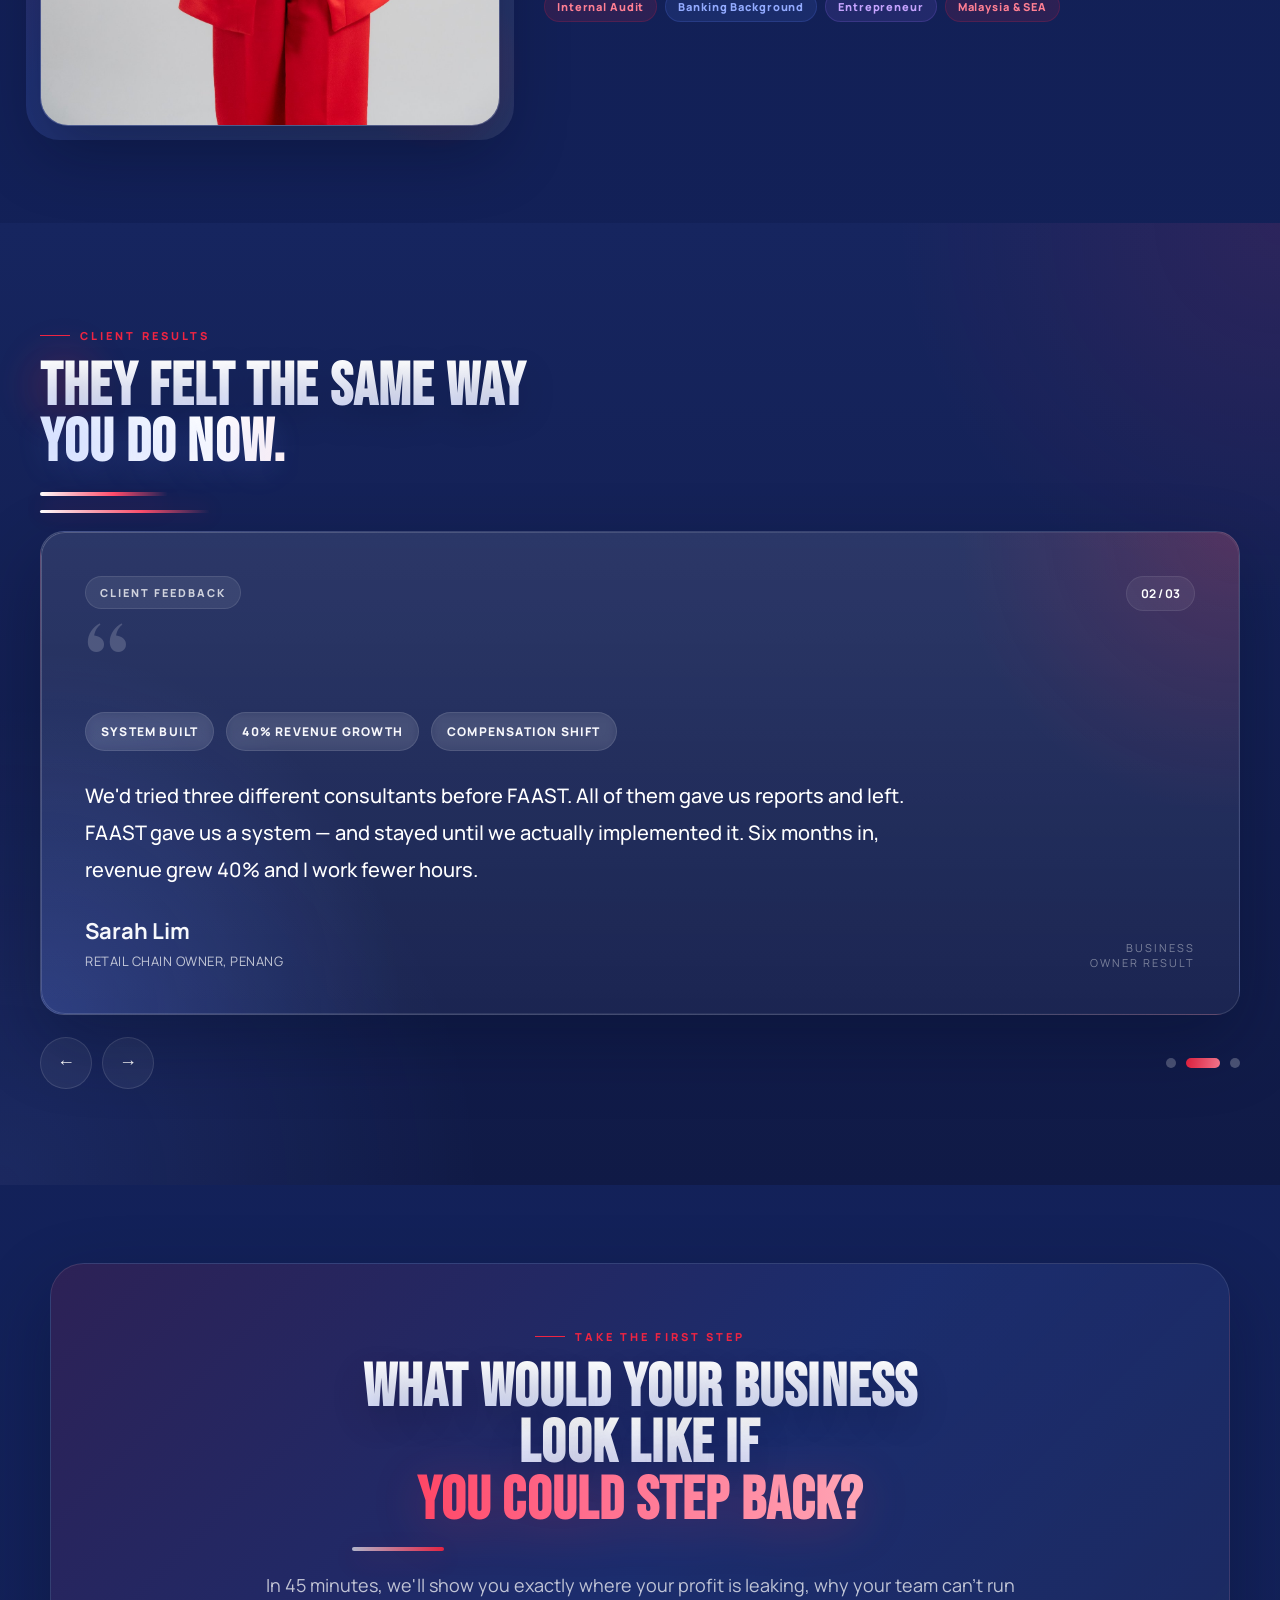
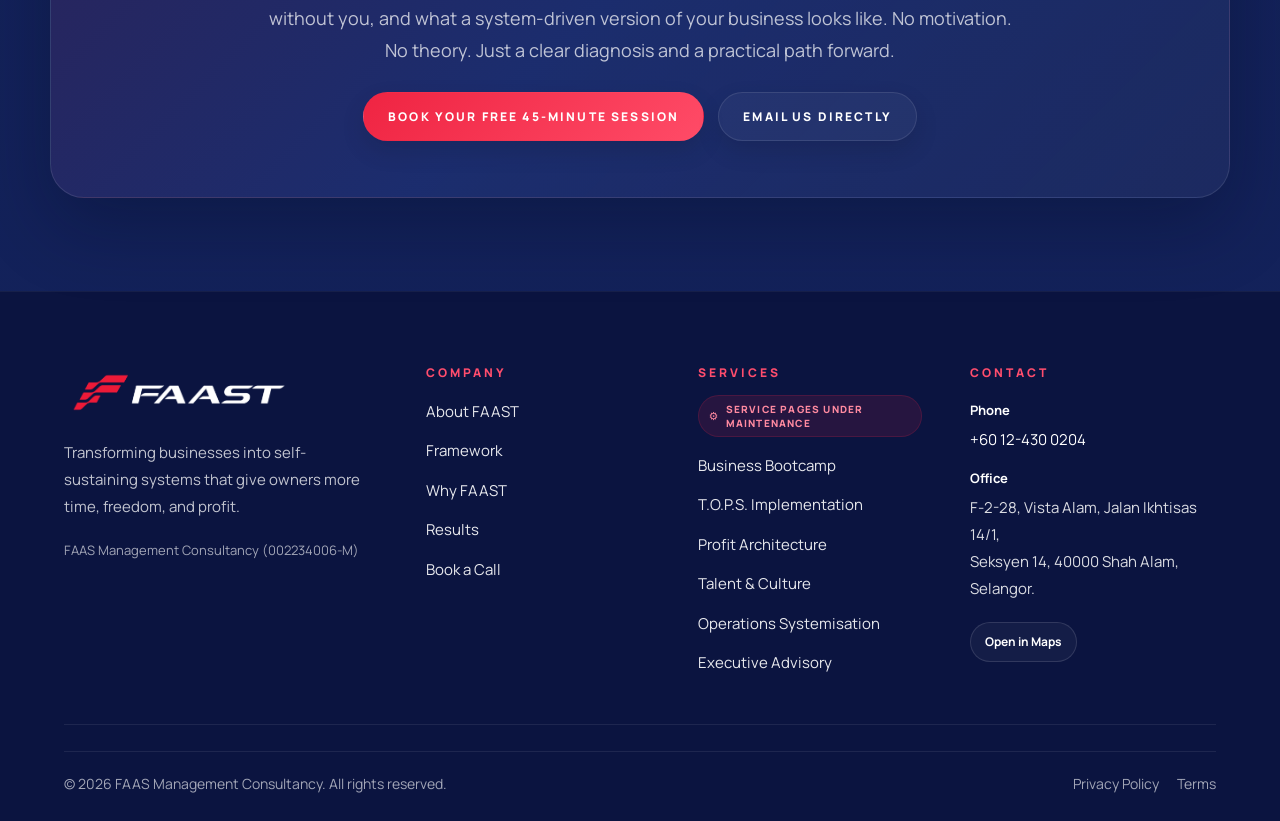
==== commit 9f1ebd12: "up" ====
--- a/index.html
+++ b/index.html
@@ -3990,5 +3990,301 @@
 }
 </style>
 
+
+<style id="mobile-nav-force-fix-v2">
+@media (max-width: 820px){
+  body{
+    padding-top:82px !important;
+  }
+
+  nav .nav-inner{
+    padding:14px 18px !important;
+  }
+
+  nav .nav-links{
+    display:none !important;
+    visibility:hidden !important;
+    opacity:0 !important;
+    pointer-events:none !important;
+  }
+
+  nav .menu-toggle{
+    display:block !important;
+    visibility:visible !important;
+    opacity:1 !important;
+  }
+
+  nav .btn.btn-primary{
+    display:none !important;
+  }
+
+  .hero{
+    padding-top:28px !important;
+    padding-bottom:48px !important;
+  }
+
+  .hero-panel{
+    padding:24px 18px 22px !important;
+    border-radius:24px !important;
+  }
+
+  .hero-grid,
+  .problem-grid,
+  .values-intro,
+  .services-header,
+  .founder-grid,
+  .framework-top,
+  .kfi-wrap{
+    grid-template-columns:1fr !important;
+    gap:22px !important;
+  }
+
+  .hero-copy{
+    gap:14px !important;
+  }
+
+  .hero-copy .display{
+    max-width:none !important;
+    font-size:clamp(40px, 12vw, 58px) !important;
+    line-height:.96 !important;
+    letter-spacing:.02em !important;
+    text-wrap:balance !important;
+  }
+
+  .hero-copy .lead{
+    font-size:15px !important;
+    line-height:1.72 !important;
+    max-width:none !important;
+  }
+
+  .btn-row{
+    gap:12px !important;
+    margin-top:6px !important;
+  }
+
+  .btn-row .btn{
+    width:100% !important;
+    min-height:52px !important;
+  }
+
+  .hero-stats{
+    grid-template-columns:1fr !important;
+    gap:12px !important;
+    margin-top:6px !important;
+  }
+
+  .stat-card{
+    padding:16px !important;
+    text-align:center !important;
+    border-radius:18px !important;
+  }
+
+  .stat-card strong{
+    font-size:34px !important;
+  }
+
+  .hero-side{
+    gap:14px !important;
+  }
+
+  .hero-feature,
+  .hero-main{
+    padding:20px 18px !important;
+    border-radius:20px !important;
+  }
+
+  .hero-main h3{
+    font-size:30px !important;
+  }
+
+  .hero-mini-grid,
+  .hero-bottom-band,
+  .service-grid,
+  .differ-grid,
+  .value-grid,
+  .faast-grid{
+    grid-template-columns:1fr !important;
+    gap:12px !important;
+  }
+
+  .service-card,
+  .compare-card,
+  .diff-card,
+  .value-card,
+  .faast-card,
+  .note-card{
+    border-radius:22px !important;
+  }
+
+  .service-card{
+    padding:22px 18px !important;
+  }
+
+  .service-card h3{
+    font-size:22px !important;
+  }
+
+  .service-footer{
+    flex-direction:column !important;
+    align-items:flex-start !important;
+    gap:12px !important;
+  }
+
+  .service-actions{
+    width:100% !important;
+    margin-left:0 !important;
+    justify-content:space-between !important;
+  }
+
+  .click-hint{
+    margin-left:0 !important;
+  }
+
+  .compare-card{
+    padding:24px 18px !important;
+  }
+
+  .compare-card h3{
+    font-size:46px !important;
+  }
+
+  .compare-item{
+    padding:16px 15px !important;
+    border-radius:16px !important;
+  }
+
+  .framework-diagram{
+    min-height:auto !important;
+    padding:16px !important;
+    border-radius:24px !important;
+  }
+
+  .tops-image-stage{
+    min-height:auto !important;
+    padding:62px 12px 14px !important;
+    border-radius:22px !important;
+  }
+
+  .tops-framework-label{
+    min-width:auto !important;
+    max-width:calc(100% - 24px) !important;
+    padding:10px 14px !important;
+    font-size:9px !important;
+    letter-spacing:.14em !important;
+  }
+
+  .tops-image-wrap img{
+    max-height:320px !important;
+    transform:scale(1.08) !important;
+  }
+
+  .founder-grid{
+    align-items:start !important;
+  }
+
+  .founder-photo-wrap{
+    max-width:100% !important;
+  }
+
+  .photo-placeholder{
+    border-radius:22px !important;
+  }
+
+  .photo-placeholder img{
+    min-height:auto !important;
+    aspect-ratio:4/5 !important;
+    object-fit:cover !important;
+  }
+
+  .slider-card{
+    grid-template-columns:1fr !important;
+    padding:24px 18px !important;
+    min-height:auto !important;
+    border-radius:24px !important;
+  }
+
+  .quote-mark{
+    font-size:72px !important;
+  }
+
+  .result-content p{
+    font-size:17px !important;
+    line-height:1.8 !important;
+  }
+
+  .result-side{
+    align-items:flex-start !important;
+  }
+
+  .result-side-note{
+    text-align:left !important;
+    max-width:none !important;
+  }
+
+  .slider-controls{
+    gap:14px !important;
+    flex-direction:column !important;
+    align-items:flex-start !important;
+  }
+
+  .cta{
+    padding:60px 0 72px !important;
+  }
+
+  .cta-box{
+    padding:28px 18px !important;
+    border-radius:24px !important;
+  }
+
+  .cta-box .btn-row{
+    margin-top:14px !important;
+  }
+}
+
+@media (max-width: 560px){
+  .display{
+    font-size:clamp(38px, 13vw, 52px) !important;
+    line-height:.96 !important;
+  }
+
+  .h1{
+    font-size:clamp(32px, 11vw, 46px) !important;
+  }
+
+  .h2{
+    font-size:clamp(30px, 10vw, 42px) !important;
+  }
+
+  .lead{
+    font-size:15px !important;
+  }
+
+  .section-tag{
+    font-size:10px !important;
+    letter-spacing:.22em !important;
+  }
+
+  .hero-copy .display{
+    font-size:clamp(36px, 12.5vw, 48px) !important;
+  }
+
+  .hero-main h3{
+    font-size:26px !important;
+  }
+
+  .compare-card h3{
+    font-size:40px !important;
+  }
+
+  .result-content p{
+    font-size:16px !important;
+  }
+
+  .icon-btn{
+    width:46px !important;
+    height:46px !important;
+  }
+}
+</style>
 </body>
 </html> 
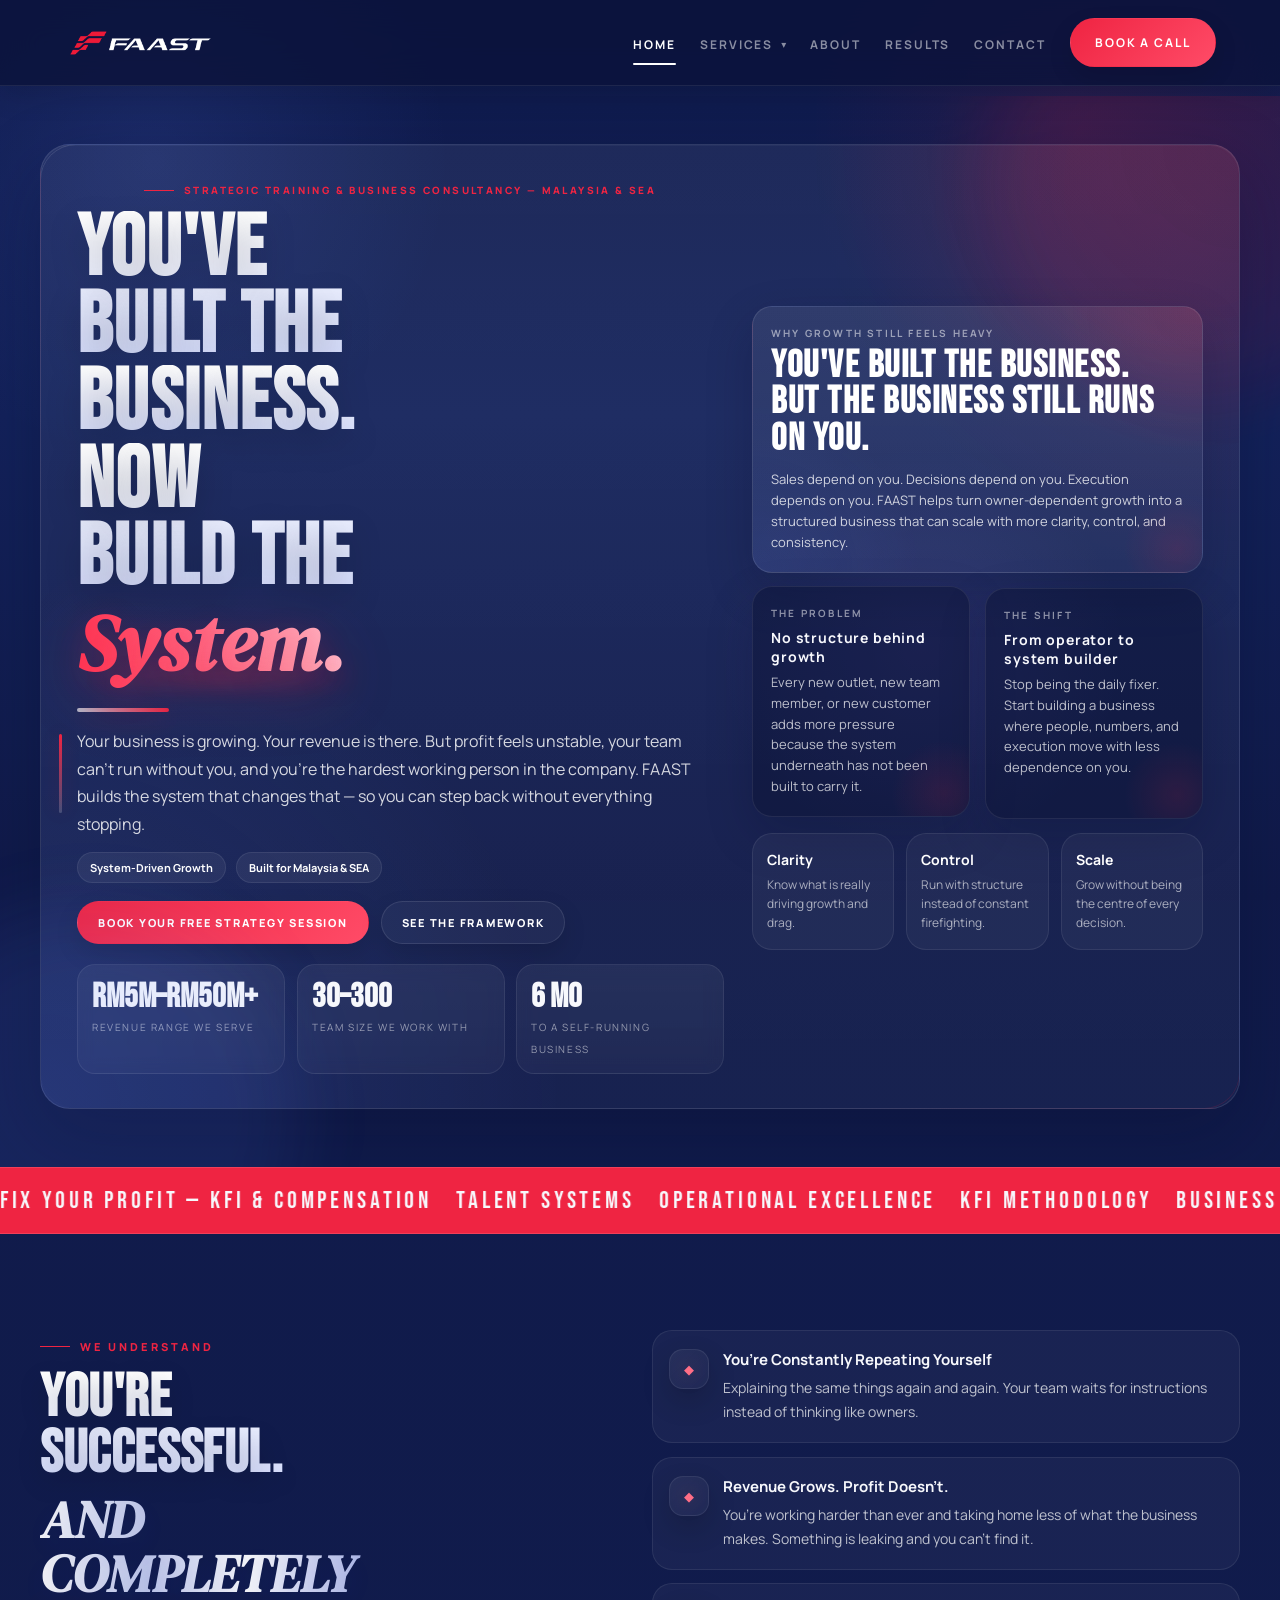
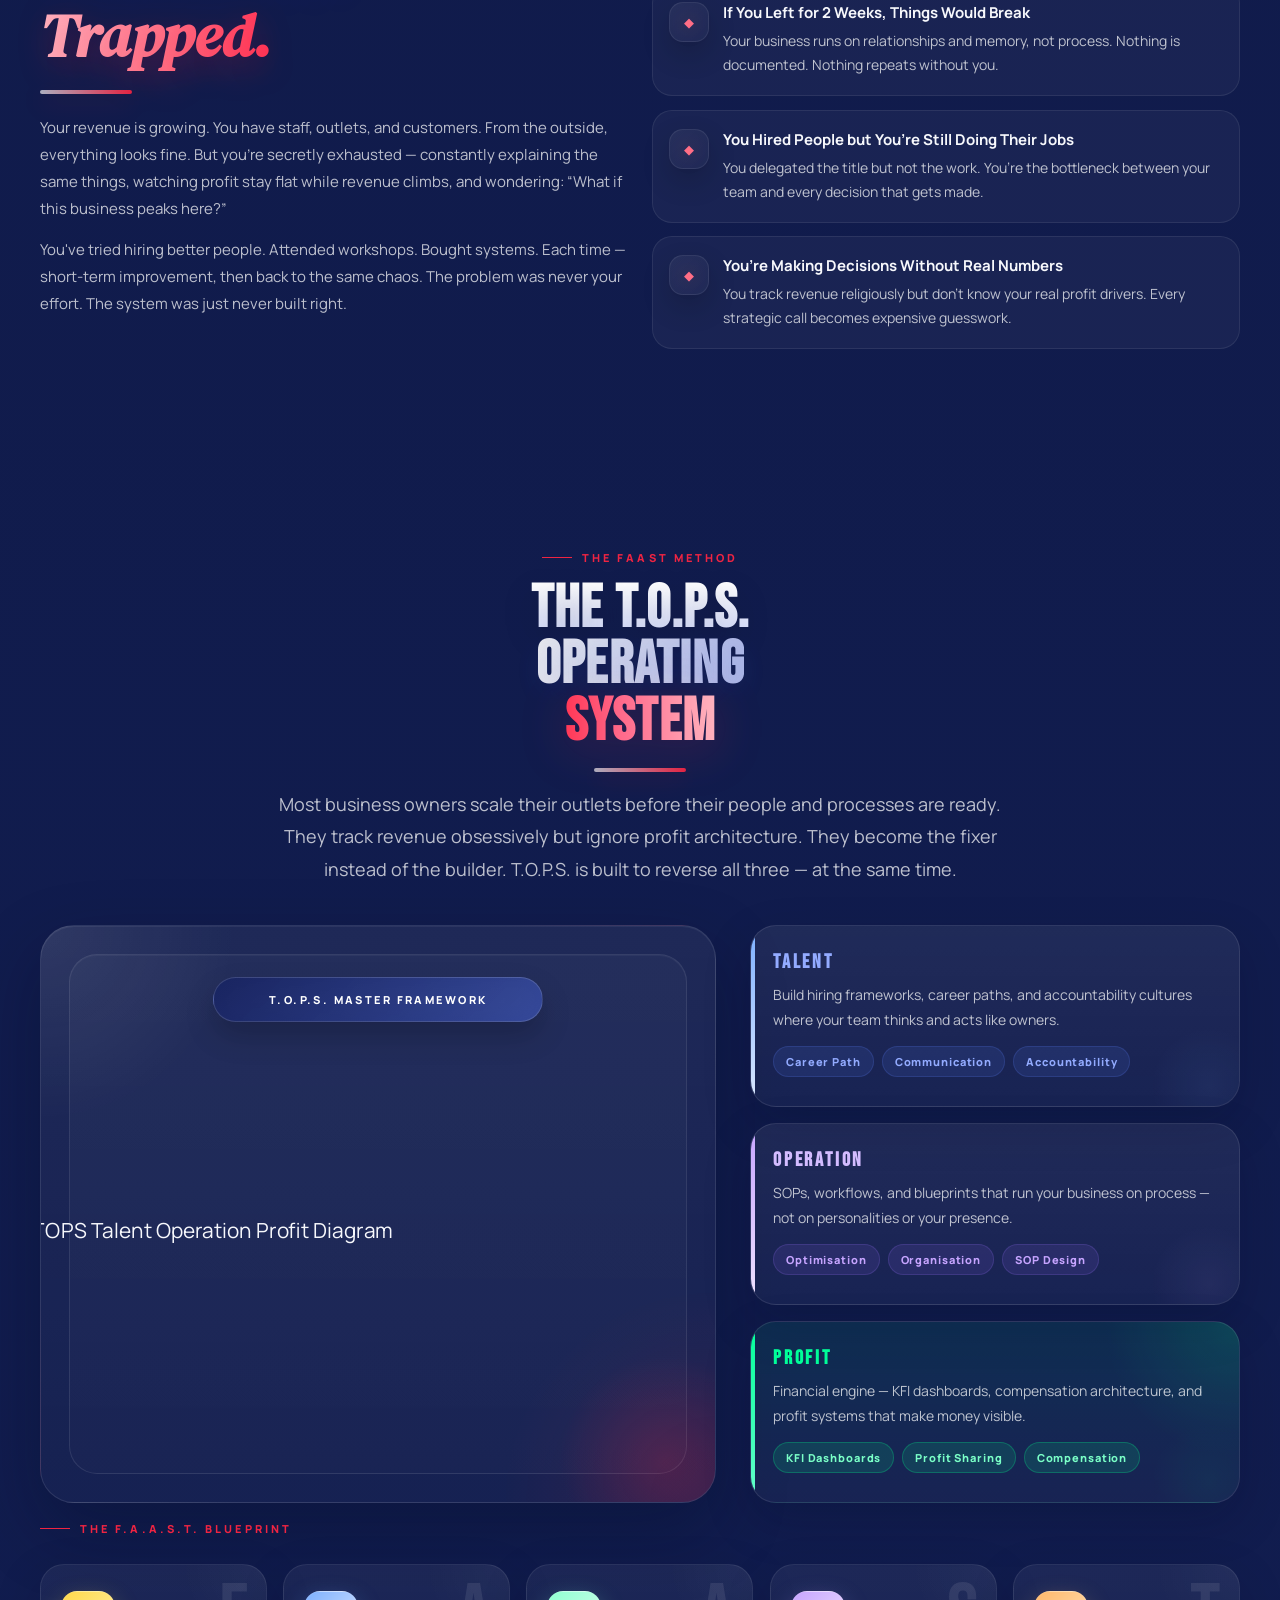
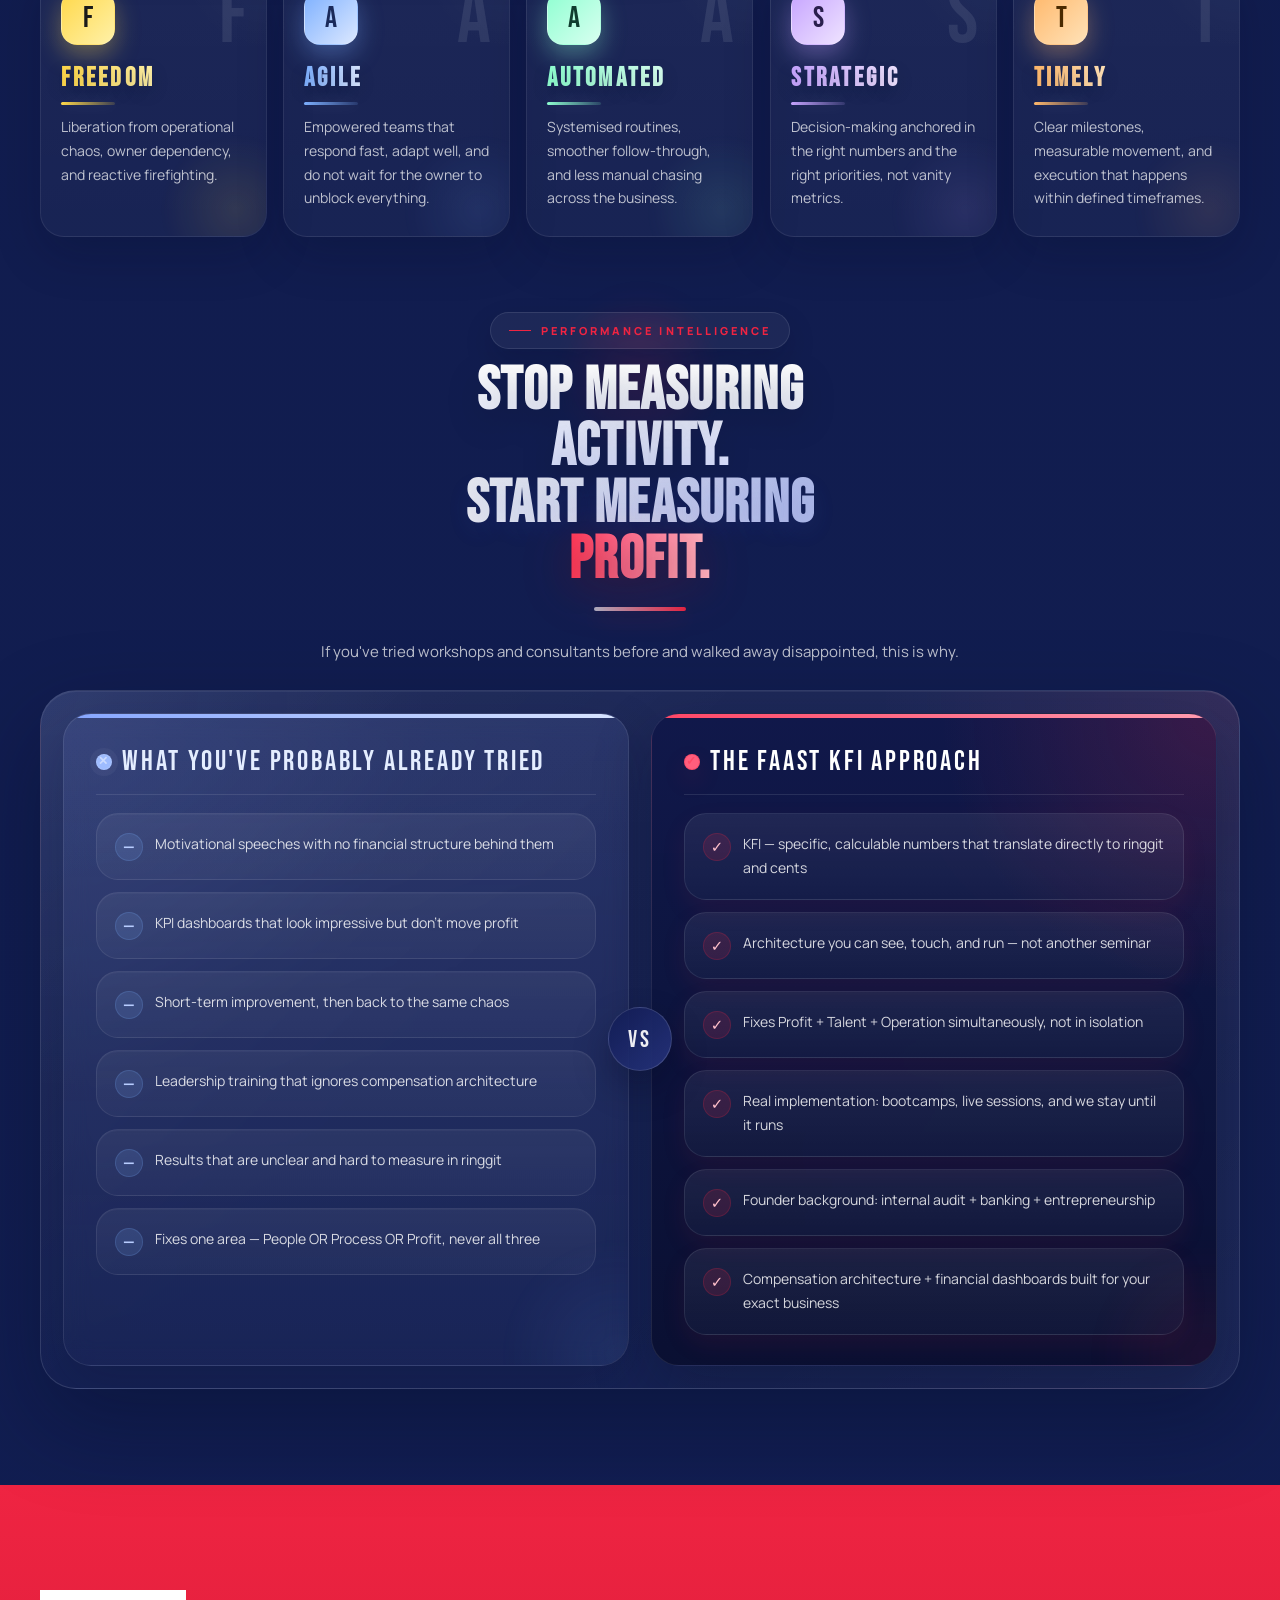
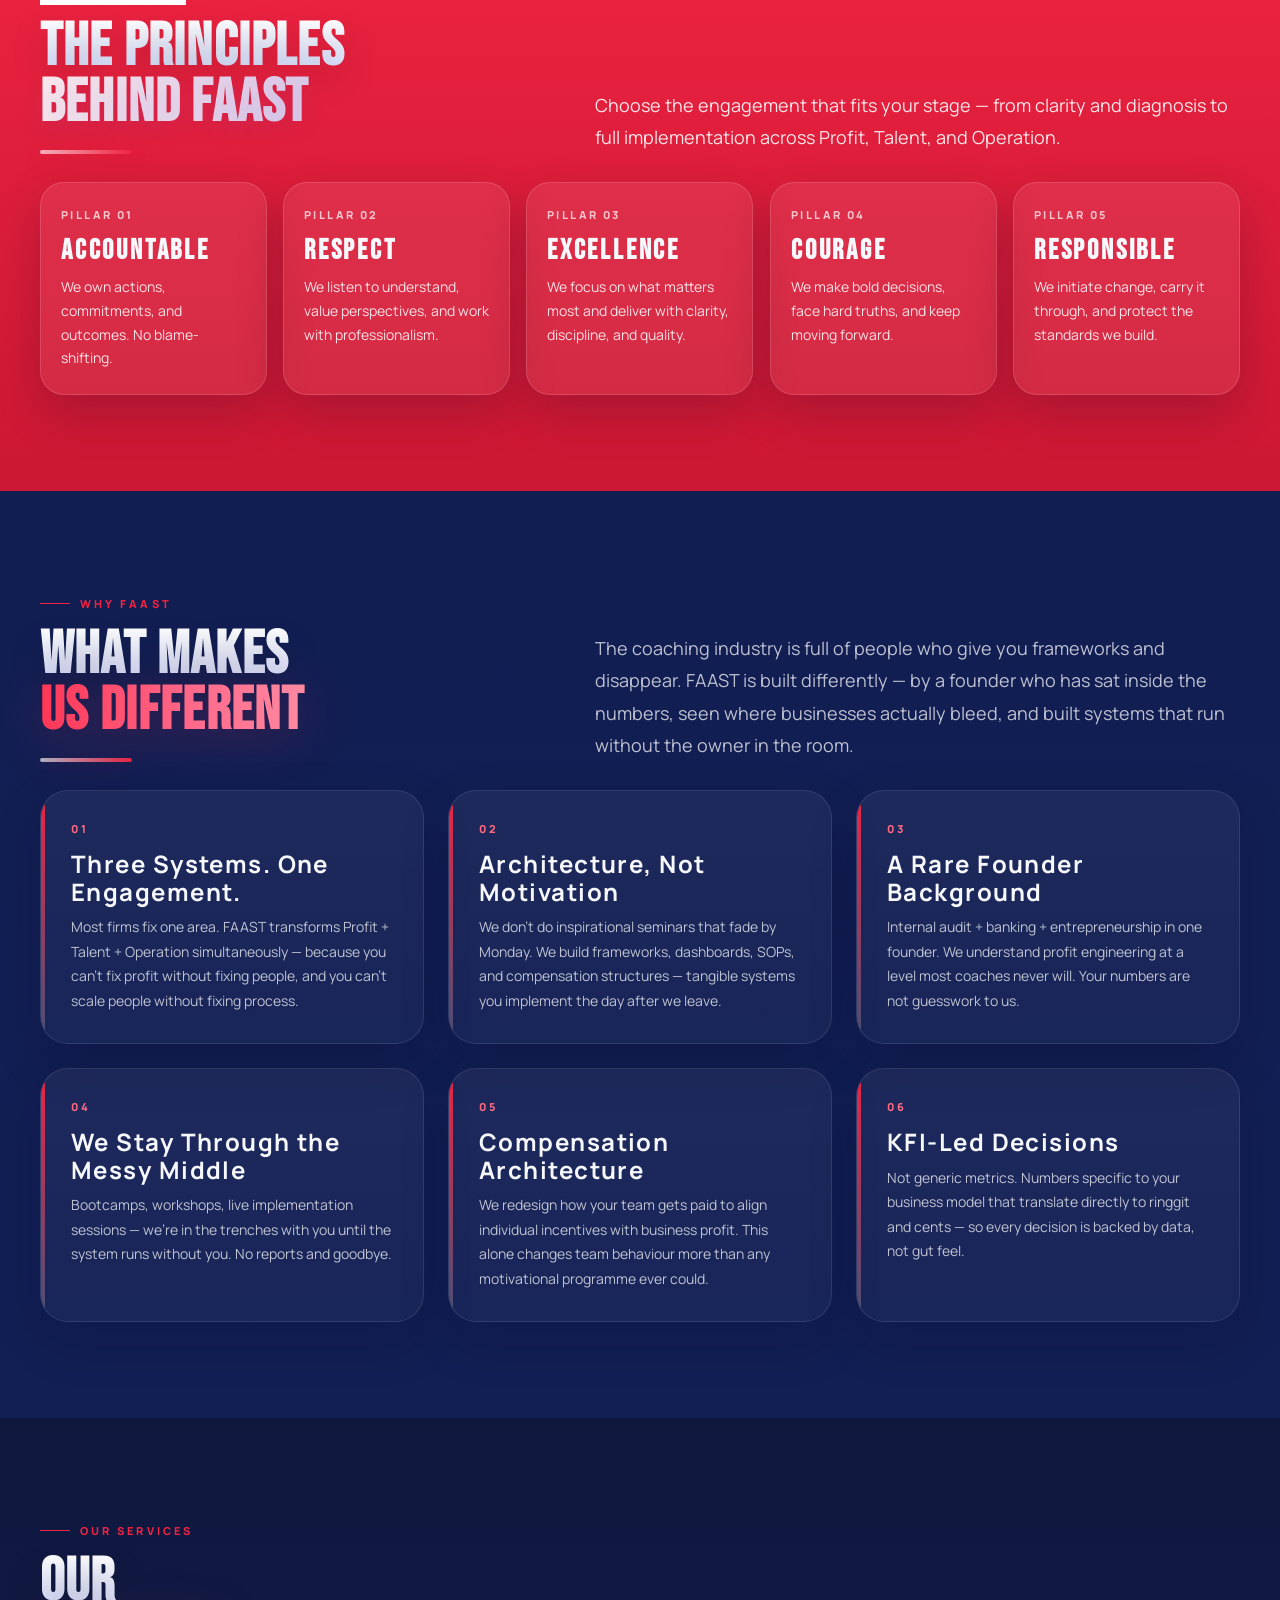
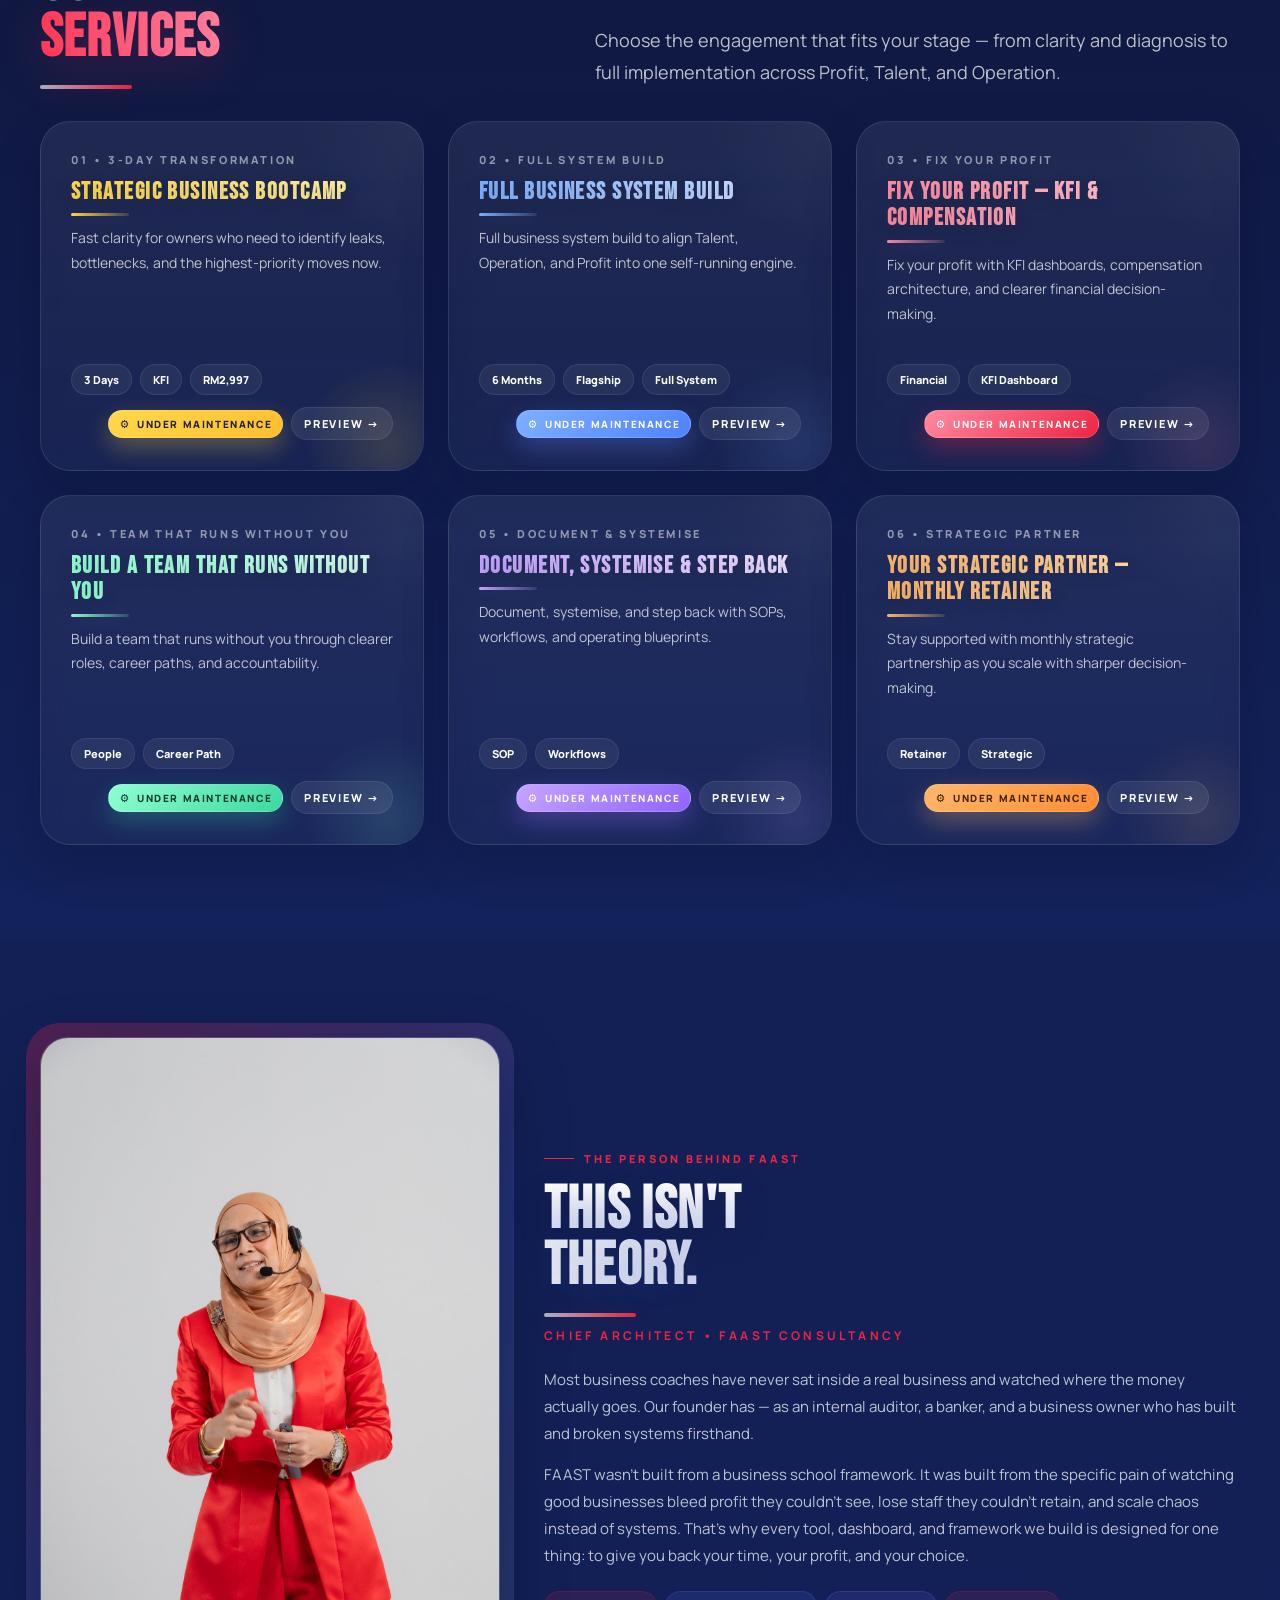
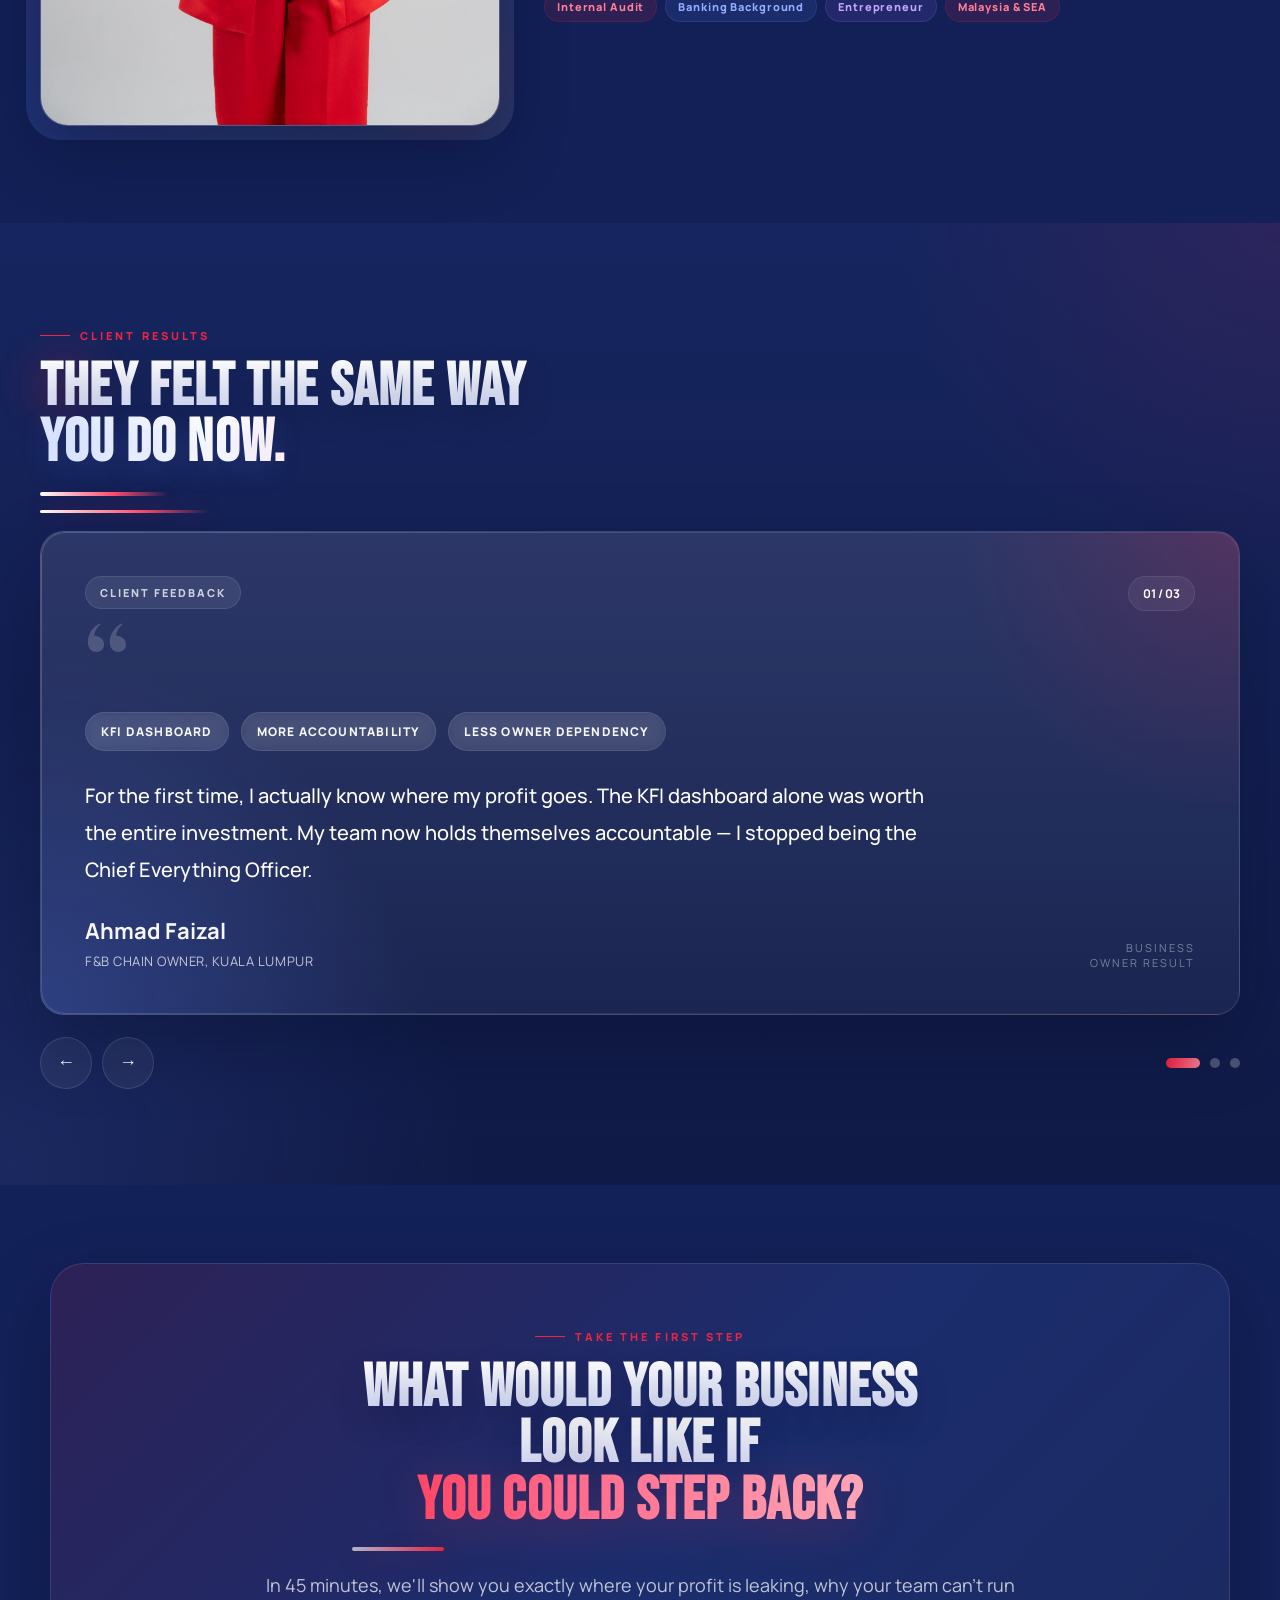
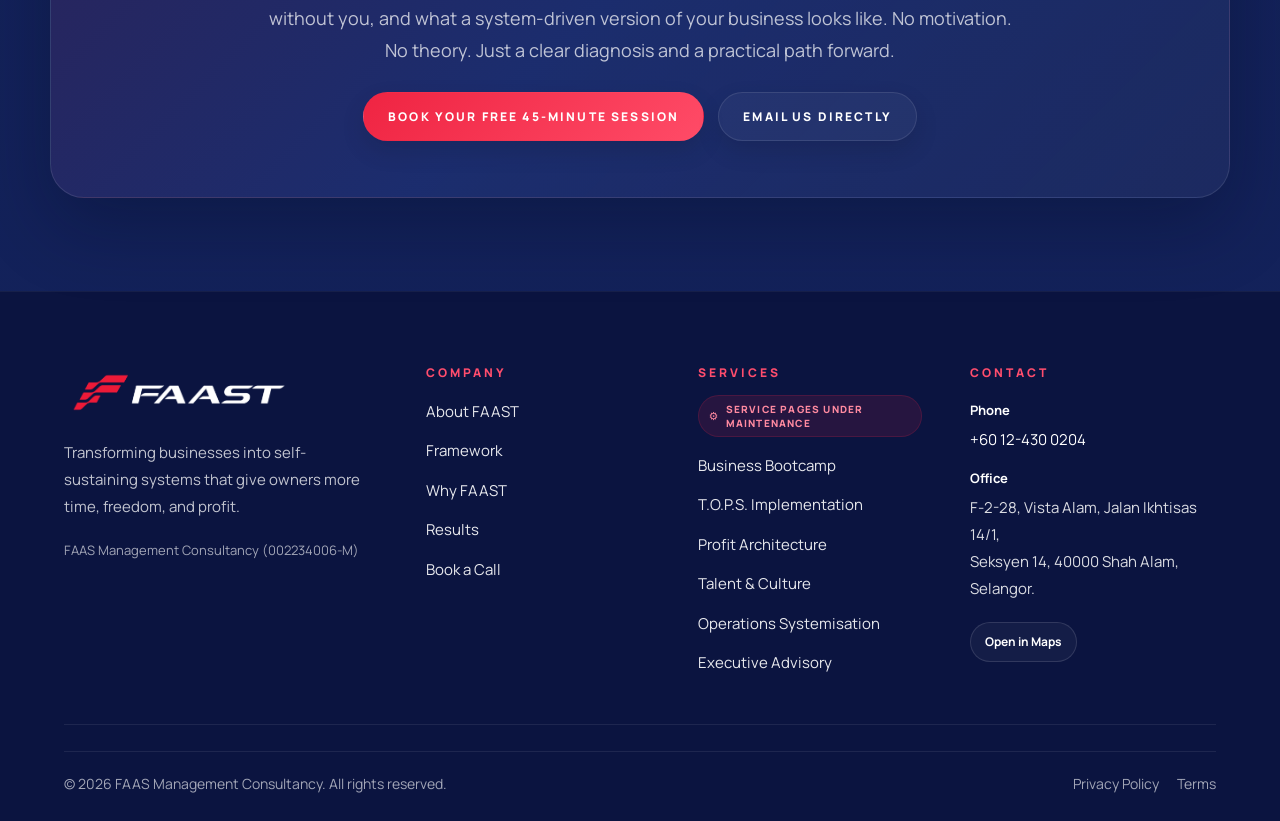
==== commit df9af117: "up" ====
--- a/index.html
+++ b/index.html
@@ -4241,6 +4241,247 @@
   }
 }
 
+@media (max-width: 820px){
+  body{
+    padding-top:82px !important;
+  }
+
+  section,
+  footer{
+    padding:72px 18px !important;
+  }
+
+  .container{
+    width:min(100%, 100%);
+  }
+
+  .hero{
+    padding-top:30px !important;
+    padding-bottom:52px !important;
+  }
+
+  .hero-panel{
+    padding:26px 18px 22px !important;
+    border-radius:24px !important;
+  }
+
+  .hero-grid{
+    grid-template-columns:1fr !important;
+    gap:22px !important;
+  }
+
+  .hero-copy{
+    gap:14px !important;
+  }
+
+  .hero-copy .display{
+    max-width:none !important;
+    font-size:clamp(40px, 12vw, 56px) !important;
+    line-height:.95 !important;
+    letter-spacing:.02em !important;
+    text-wrap:balance;
+  }
+
+  .hero-copy .lead{
+    max-width:none !important;
+    font-size:15px !important;
+    line-height:1.72 !important;
+  }
+
+  .btn-row{
+    gap:12px !important;
+    margin-top:6px !important;
+  }
+
+  .btn-row .btn{
+    width:100% !important;
+    min-height:52px !important;
+  }
+
+  .hero-stats{
+    grid-template-columns:1fr !important;
+    gap:12px !important;
+    margin-top:6px !important;
+  }
+
+  .stat-card{
+    padding:16px !important;
+    text-align:center !important;
+    border-radius:18px !important;
+  }
+
+  .stat-card strong{
+    font-size:34px !important;
+  }
+
+  .hero-side{
+    gap:14px !important;
+  }
+
+  .hero-feature,
+  .hero-main{
+    padding:20px 18px !important;
+    border-radius:20px !important;
+  }
+
+  .hero-main h3{
+    font-size:30px !important;
+  }
+
+  .hero-mini-grid,
+  .hero-bottom-band,
+  .problem-grid,
+  .values-intro,
+  .services-header,
+  .founder-grid,
+  .framework-top,
+  .kfi-wrap,
+  .service-grid,
+  .differ-grid,
+  .value-grid,
+  .faast-grid{
+    grid-template-columns:1fr !important;
+    gap:22px !important;
+  }
+
+  .service-card,
+  .compare-card,
+  .diff-card,
+  .value-card,
+  .faast-card,
+  .note-card{
+    border-radius:22px !important;
+  }
+
+  .service-card{
+    padding:22px 18px !important;
+  }
+
+  .service-card h3{
+    font-size:22px !important;
+  }
+
+  .service-footer{
+    flex-direction:column !important;
+    align-items:flex-start !important;
+    gap:12px !important;
+  }
+
+  .service-actions{
+    width:100% !important;
+    margin-left:0 !important;
+    justify-content:space-between !important;
+  }
+
+  .click-hint{
+    margin-left:0 !important;
+  }
+
+  .compare-card{
+    padding:24px 18px !important;
+  }
+
+  .compare-card h3{
+    font-size:46px !important;
+  }
+
+  .compare-item{
+    padding:16px 15px !important;
+    border-radius:16px !important;
+  }
+
+  .framework-diagram{
+    min-height:auto !important;
+    padding:16px !important;
+    border-radius:24px !important;
+  }
+
+  .tops-image-stage{
+    min-height:auto !important;
+    padding:62px 12px 14px !important;
+    border-radius:22px !important;
+  }
+
+  .tops-framework-label{
+    min-width:auto !important;
+    max-width:calc(100% - 24px) !important;
+    padding:10px 14px !important;
+    font-size:9px !important;
+    letter-spacing:.14em !important;
+  }
+
+  .tops-image-wrap img{
+    max-height:320px !important;
+    transform:scale(1.08) !important;
+  }
+
+  .founder-grid{
+    align-items:start !important;
+  }
+
+  .founder-photo-wrap{
+    max-width:100% !important;
+  }
+
+  .photo-placeholder{
+    border-radius:22px !important;
+    height:auto !important;
+    min-height:0 !important;
+  }
+
+  .photo-placeholder img{
+    min-height:auto !important;
+    height:auto !important;
+    aspect-ratio:4/5 !important;
+    object-fit:cover !important;
+  }
+
+  .slider-card{
+    grid-template-columns:1fr !important;
+    padding:24px 18px !important;
+    min-height:auto !important;
+    border-radius:24px !important;
+  }
+
+  .quote-mark{
+    font-size:72px !important;
+  }
+
+  .result-content p{
+    font-size:17px !important;
+    line-height:1.8 !important;
+  }
+
+  .result-side{
+    align-items:flex-start !important;
+    text-align:left !important;
+  }
+
+  .result-side-note{
+    text-align:left !important;
+    max-width:none !important;
+  }
+
+  .slider-controls{
+    gap:14px !important;
+    flex-direction:column !important;
+    align-items:flex-start !important;
+  }
+
+  .cta{
+    padding:60px 0 72px !important;
+  }
+
+  .cta-box{
+    padding:28px 18px !important;
+    border-radius:24px !important;
+  }
+
+  .cta-box .btn-row{
+    margin-top:14px !important;
+  }
+}
+
 @media (max-width: 560px){
   .display{
     font-size:clamp(38px, 13vw, 52px) !important;
@@ -4284,7 +4525,4 @@
     width:46px !important;
     height:46px !important;
   }
-}
-</style>
-</body>
-</html> +}
--- a/shared-layout.css
+++ b/shared-layout.css
@@ -308,7 +308,7 @@
   padding:0;
   flex-shrink:0;
   position:relative;
-  z-index:10001;
+  z-index:100001;
 }
 
 .menu-toggle span{
@@ -335,18 +335,32 @@
 
 .mobile-menu{
   position:fixed;
-  inset:0;
-  z-index:10000;
+  top:0;
+  left:0;
+  width:100%;
+  height:100vh;
+  z-index:100000;
+  overflow:hidden;
   background:
-    radial-gradient(circle at top right, rgba(239,36,66,.14), transparent 22%),
-    radial-gradient(circle at bottom left, rgba(95,130,255,.15), transparent 28%),
-    linear-gradient(180deg, rgba(8,12,36,.98), rgba(10,16,44,.98));
-  backdrop-filter:blur(16px);
-  -webkit-backdrop-filter:blur(16px);
+    radial-gradient(circle at top right, rgba(239,36,66,.18), transparent 25%),
+    radial-gradient(circle at bottom left, rgba(95,130,255,.18), transparent 30%),
+    linear-gradient(180deg,#08102e 0%, #0b1440 55%, #111c4e 100%);
+  backdrop-filter:blur(18px);
+  -webkit-backdrop-filter:blur(18px);
   opacity:0;
   visibility:hidden;
   pointer-events:none;
-  transition:opacity .32s ease, visibility .32s ease;
+  transition:opacity .34s ease, visibility .34s ease;
+}
+
+.mobile-menu::before{
+  content:"";
+  position:absolute;
+  inset:0;
+  background:
+    linear-gradient(120deg, transparent 0%, rgba(255,255,255,.04) 35%, transparent 70%);
+  opacity:.4;
+  pointer-events:none;
 }
 
 .mobile-menu.active{
@@ -355,7 +369,20 @@
   pointer-events:auto;
 }
 
+.mobile-menu-bg-glow{
+  position:absolute;
+  inset:auto -120px -120px auto;
+  width:320px;
+  height:320px;
+  border-radius:50%;
+  background:radial-gradient(circle, rgba(239,36,66,.18), transparent 68%);
+  filter:blur(8px);
+  pointer-events:none;
+}
+
 .mobile-menu-content{
+  position:relative;
+  z-index:2;
   width:100%;
   min-height:100vh;
   display:flex;
@@ -363,12 +390,12 @@
   justify-content:center;
   align-items:flex-start;
   gap:18px;
-  padding:110px 34px 42px;
+  padding:120px 34px 42px;
 }
 
 .mobile-close{
   position:absolute;
-  top:20px;
+  top:22px;
   right:18px;
   width:48px;
   height:48px;
@@ -378,42 +405,72 @@
   font-size:38px;
   line-height:1;
   cursor:pointer;
+  z-index:3;
 }
 
 .mobile-link{
   font-family:'Bebas Neue',sans-serif;
-  font-size:clamp(34px, 9vw, 52px);
-  line-height:.95;
-  letter-spacing:.03em;
+  font-size:clamp(34px, 9vw, 54px);
+  line-height:.94;
+  letter-spacing:.04em;
   color:#fff;
   text-decoration:none;
-  transition:transform .22s ease, color .22s ease, opacity .22s ease;
-}
+  transform:translateY(22px);
+  opacity:0;
+  transition:
+    transform .5s cubic-bezier(.22,1,.36,1),
+    opacity .5s ease,
+    color .22s ease;
+  text-shadow:0 8px 20px rgba(0,0,0,.18);
+}
+
+.mobile-menu.active .mobile-link{
+  transform:translateY(0);
+  opacity:1;
+}
+
+.mobile-menu.active .mobile-link:nth-child(1){transition-delay:.08s;}
+.mobile-menu.active .mobile-link:nth-child(2){transition-delay:.14s;}
+.mobile-menu.active .mobile-link:nth-child(3){transition-delay:.20s;}
+.mobile-menu.active .mobile-link:nth-child(4){transition-delay:.26s;}
+.mobile-menu.active .mobile-link:nth-child(5){transition-delay:.32s;}
 
 .mobile-link:hover{
   color:#ff9fb0;
-  transform:translateX(6px);
+  transform:translateX(8px);
 }
 
 .mobile-cta{
-  margin-top:24px;
+  margin-top:26px;
   display:inline-flex;
   align-items:center;
   justify-content:center;
-  min-height:56px;
-  padding:16px 22px;
-  border-radius:14px;
-  background:#ef2442;
+  min-height:58px;
+  padding:16px 24px;
+  border-radius:16px;
+  background:linear-gradient(135deg,#ef2442,#ff4d6d);
   color:#fff !important;
   font-size:12px;
   font-weight:800;
   letter-spacing:.16em;
   text-transform:uppercase;
-  box-shadow:0 12px 30px rgba(239,36,66,.24);
+  box-shadow:0 16px 36px rgba(239,36,66,.26);
+  transform:translateY(26px);
+  opacity:0;
+  transition:
+    transform .55s cubic-bezier(.22,1,.36,1),
+    opacity .55s ease,
+    background .22s ease;
+}
+
+.mobile-menu.active .mobile-cta{
+  transform:translateY(0);
+  opacity:1;
+  transition-delay:.40s;
 }
 
 .mobile-cta:hover{
-  background:#ff3350;
+  background:linear-gradient(135deg,#ff3350,#ff6882);
   transform:translateY(-2px);
 }
 
@@ -506,11 +563,11 @@
   }
 
   .nav-links{
-    display:none;
+    display:none !important;
   }
 
   .menu-toggle{
-    display:block;
+    display:block !important;
   }
 
   .mega-menu{
@@ -524,7 +581,7 @@
 
 @media (max-width:560px){
   .mobile-menu-content{
-    padding:100px 22px 34px;
+    padding:104px 22px 34px;
     gap:14px;
   }
 
